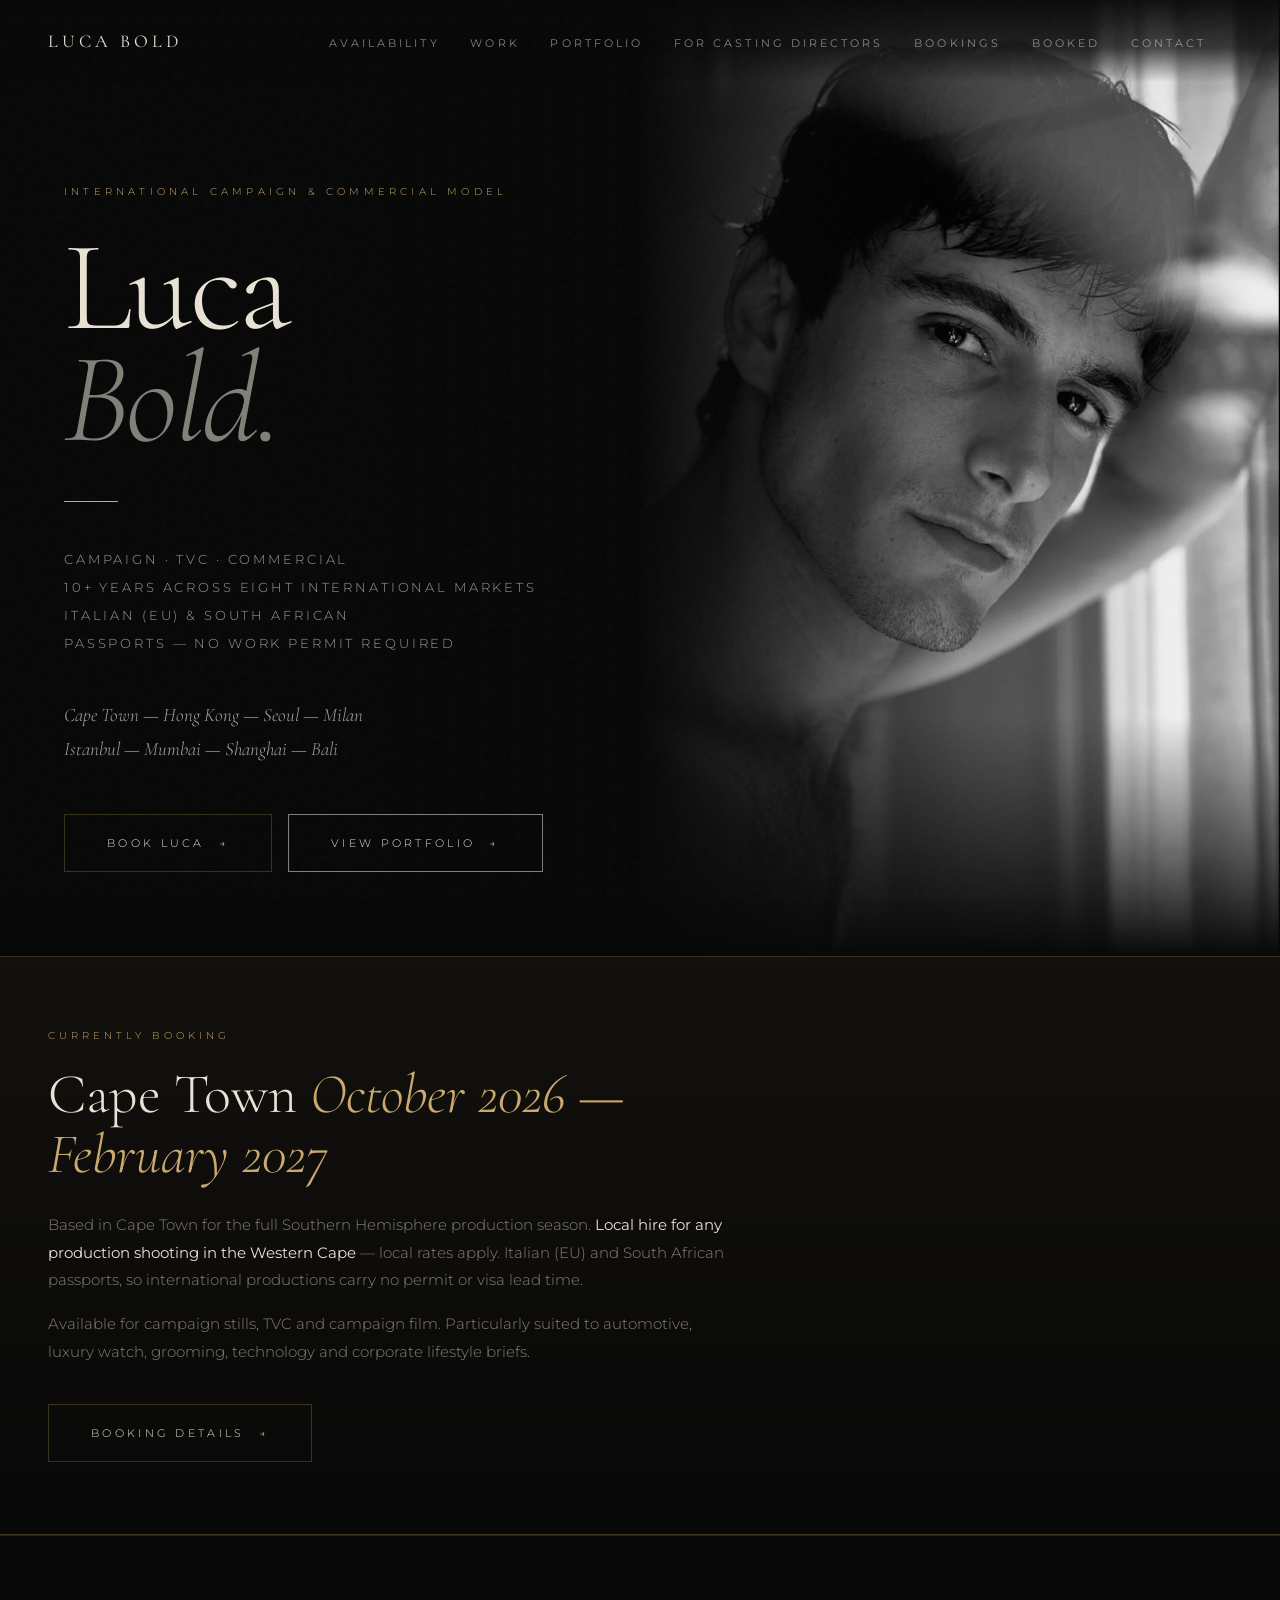
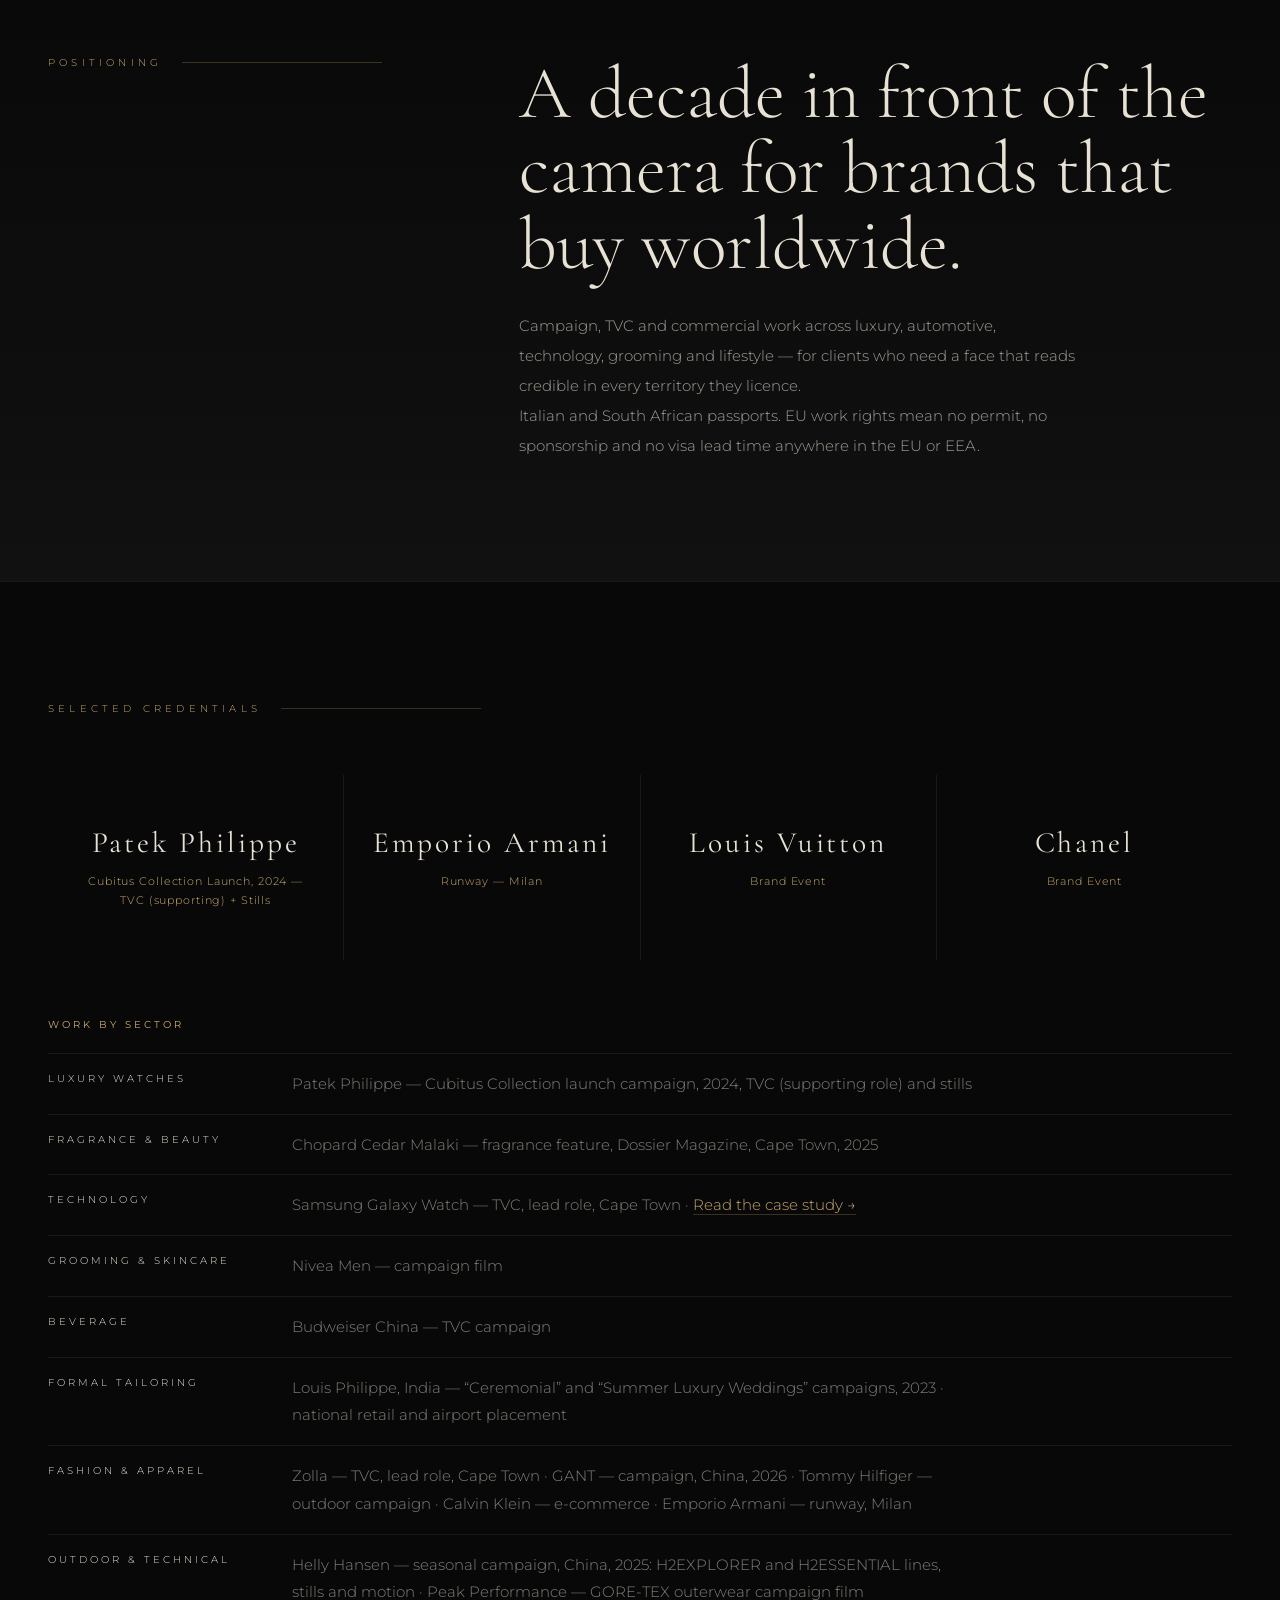
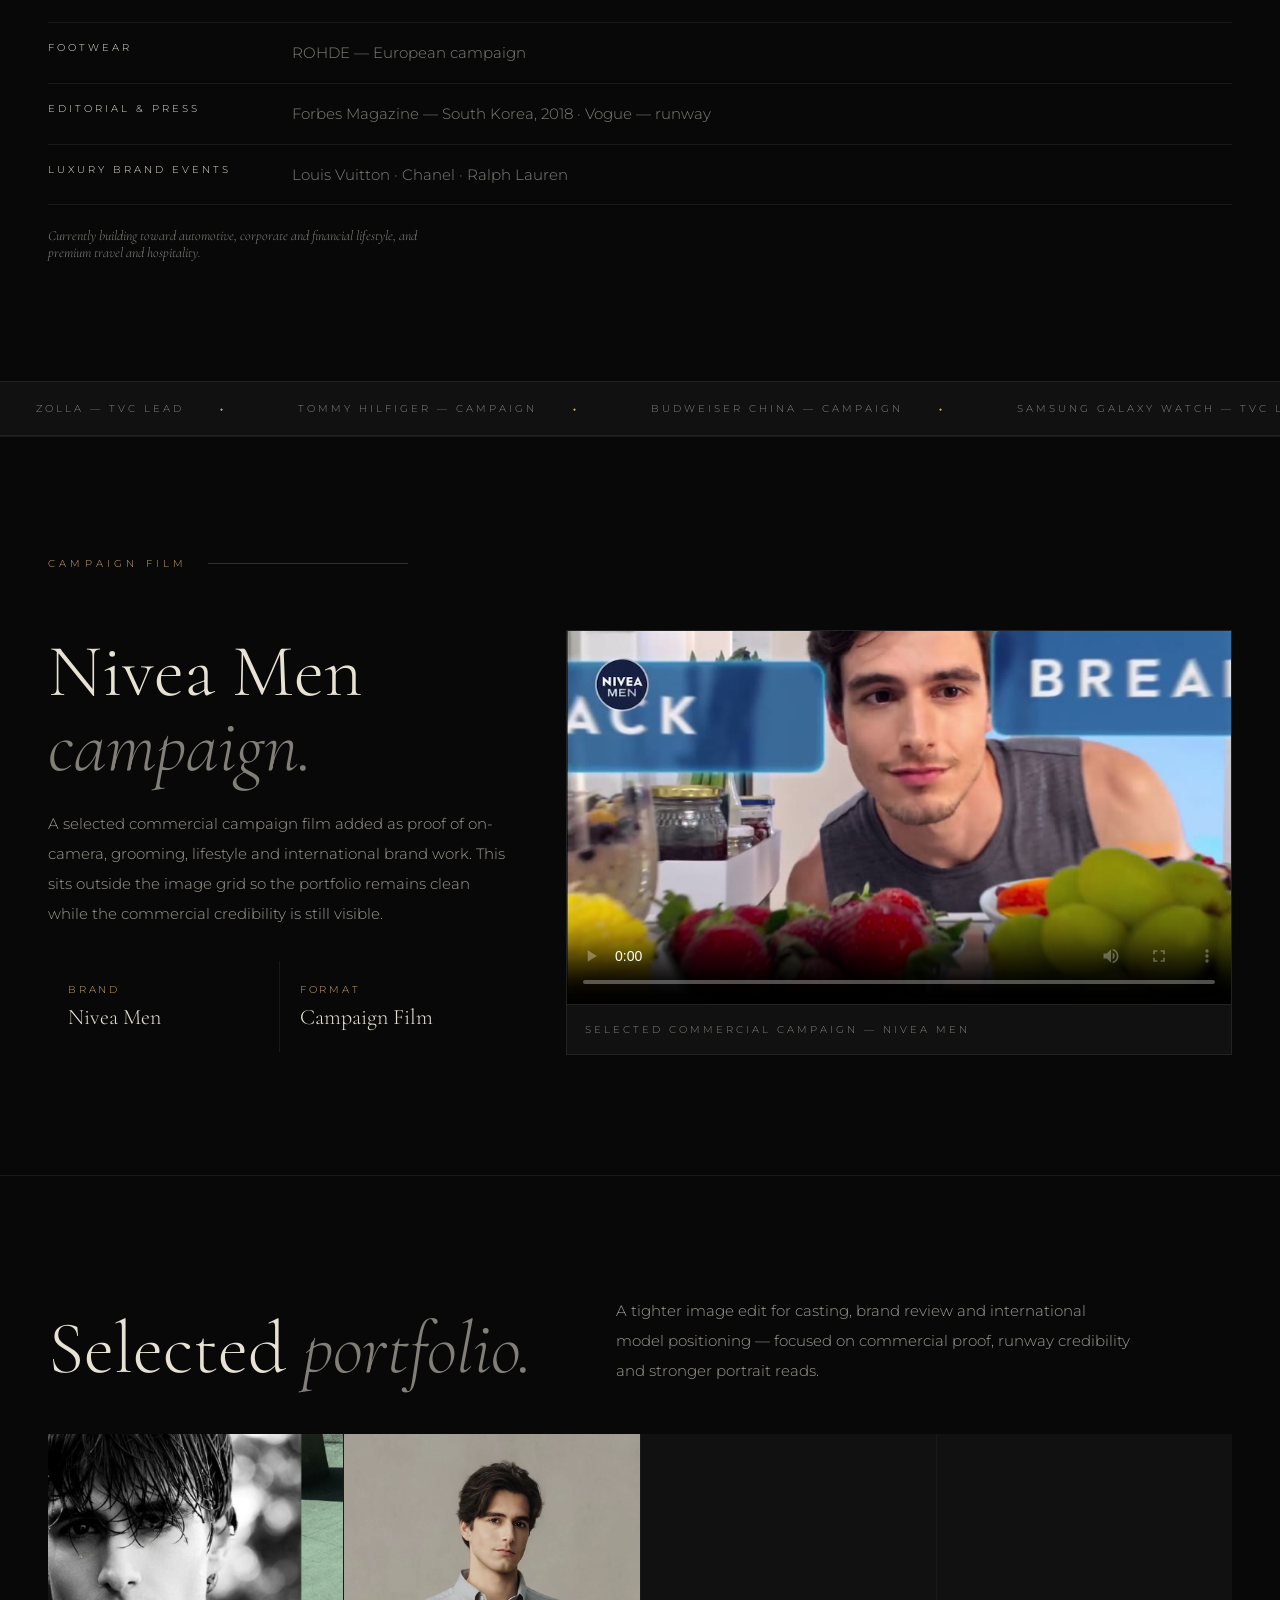
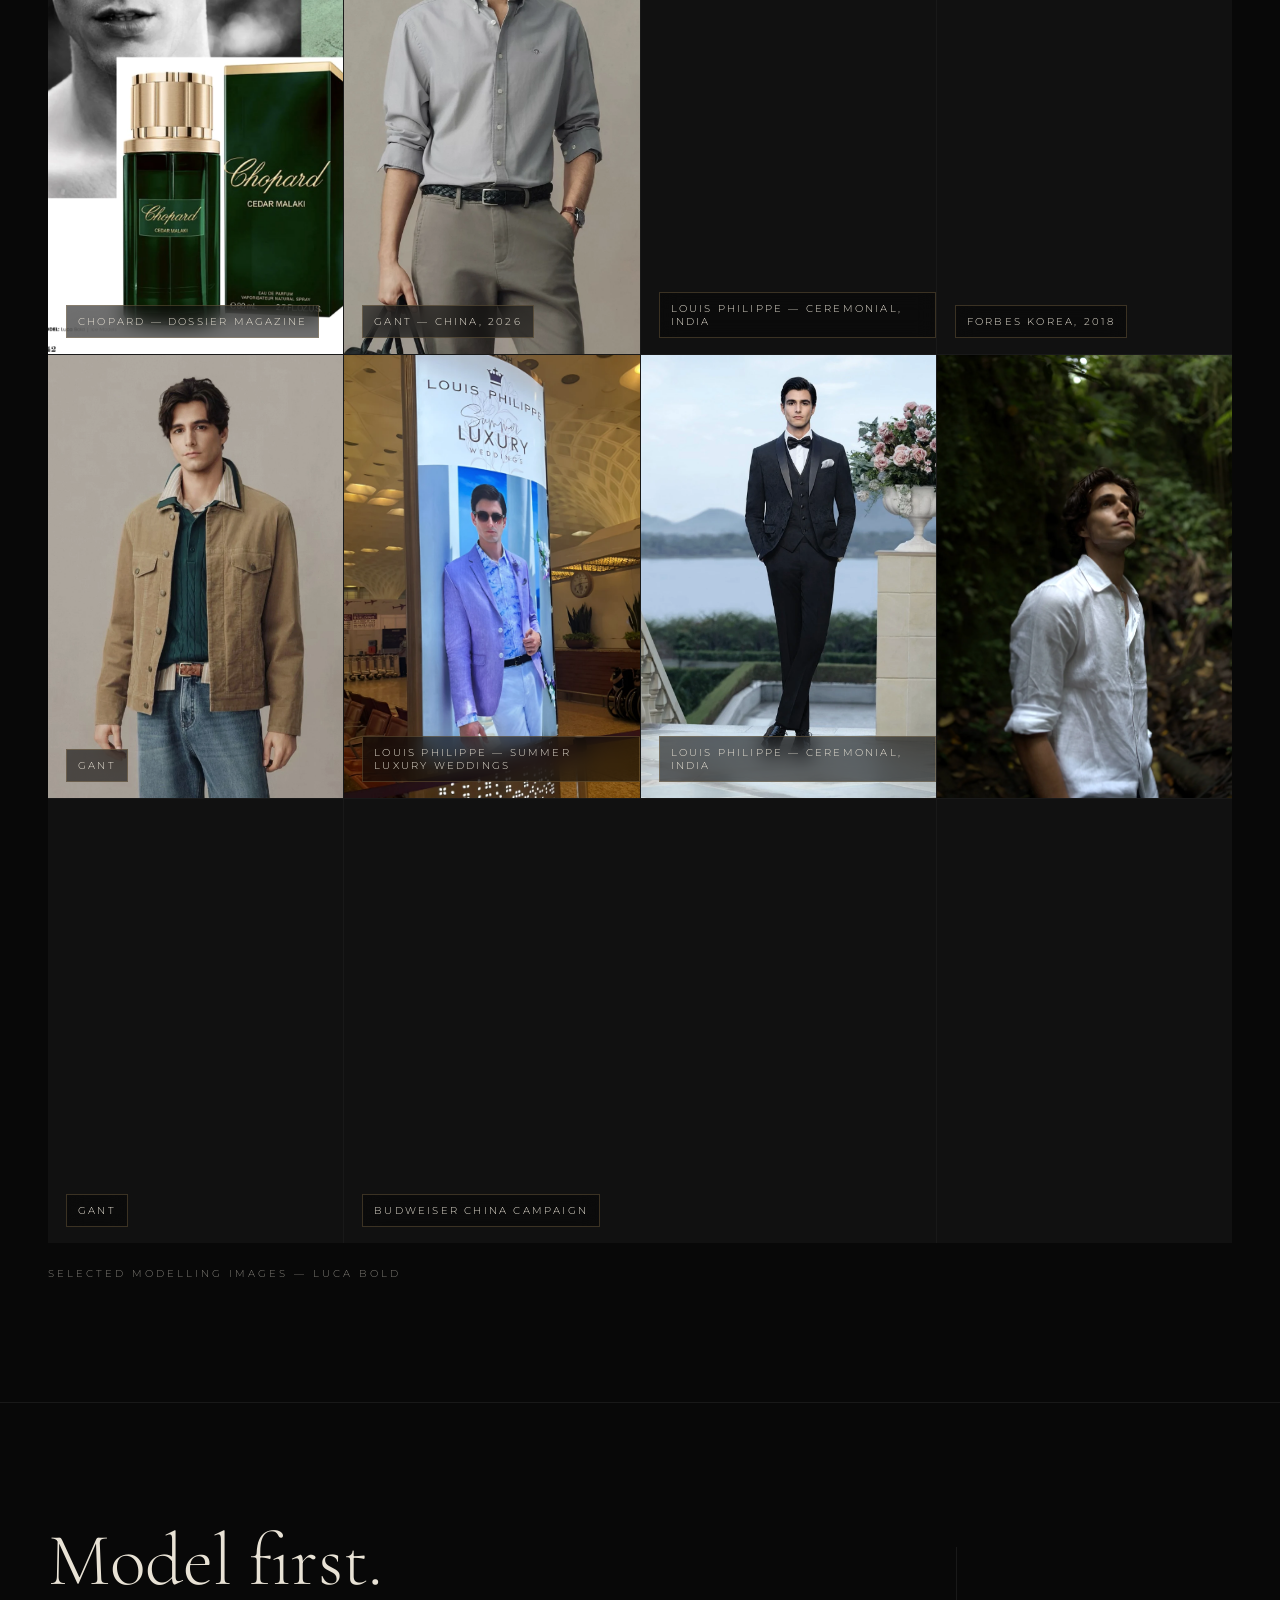
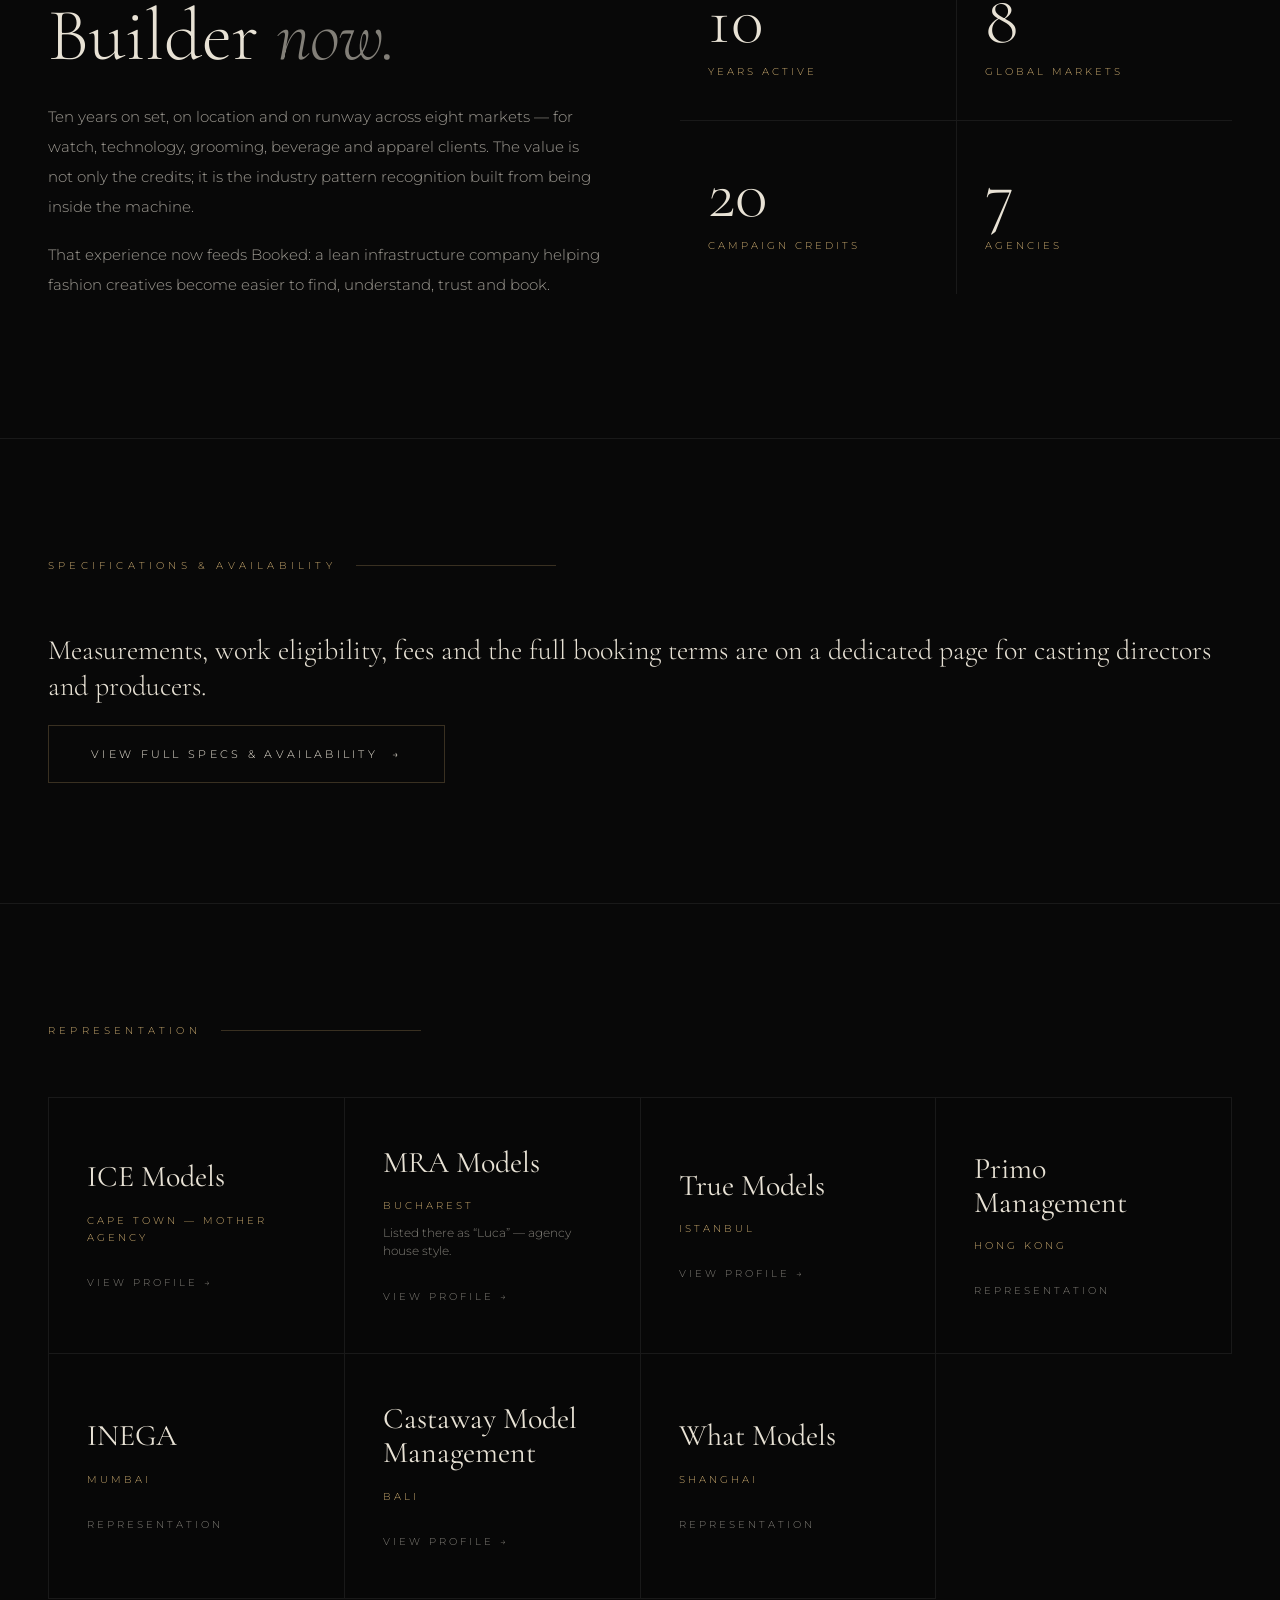
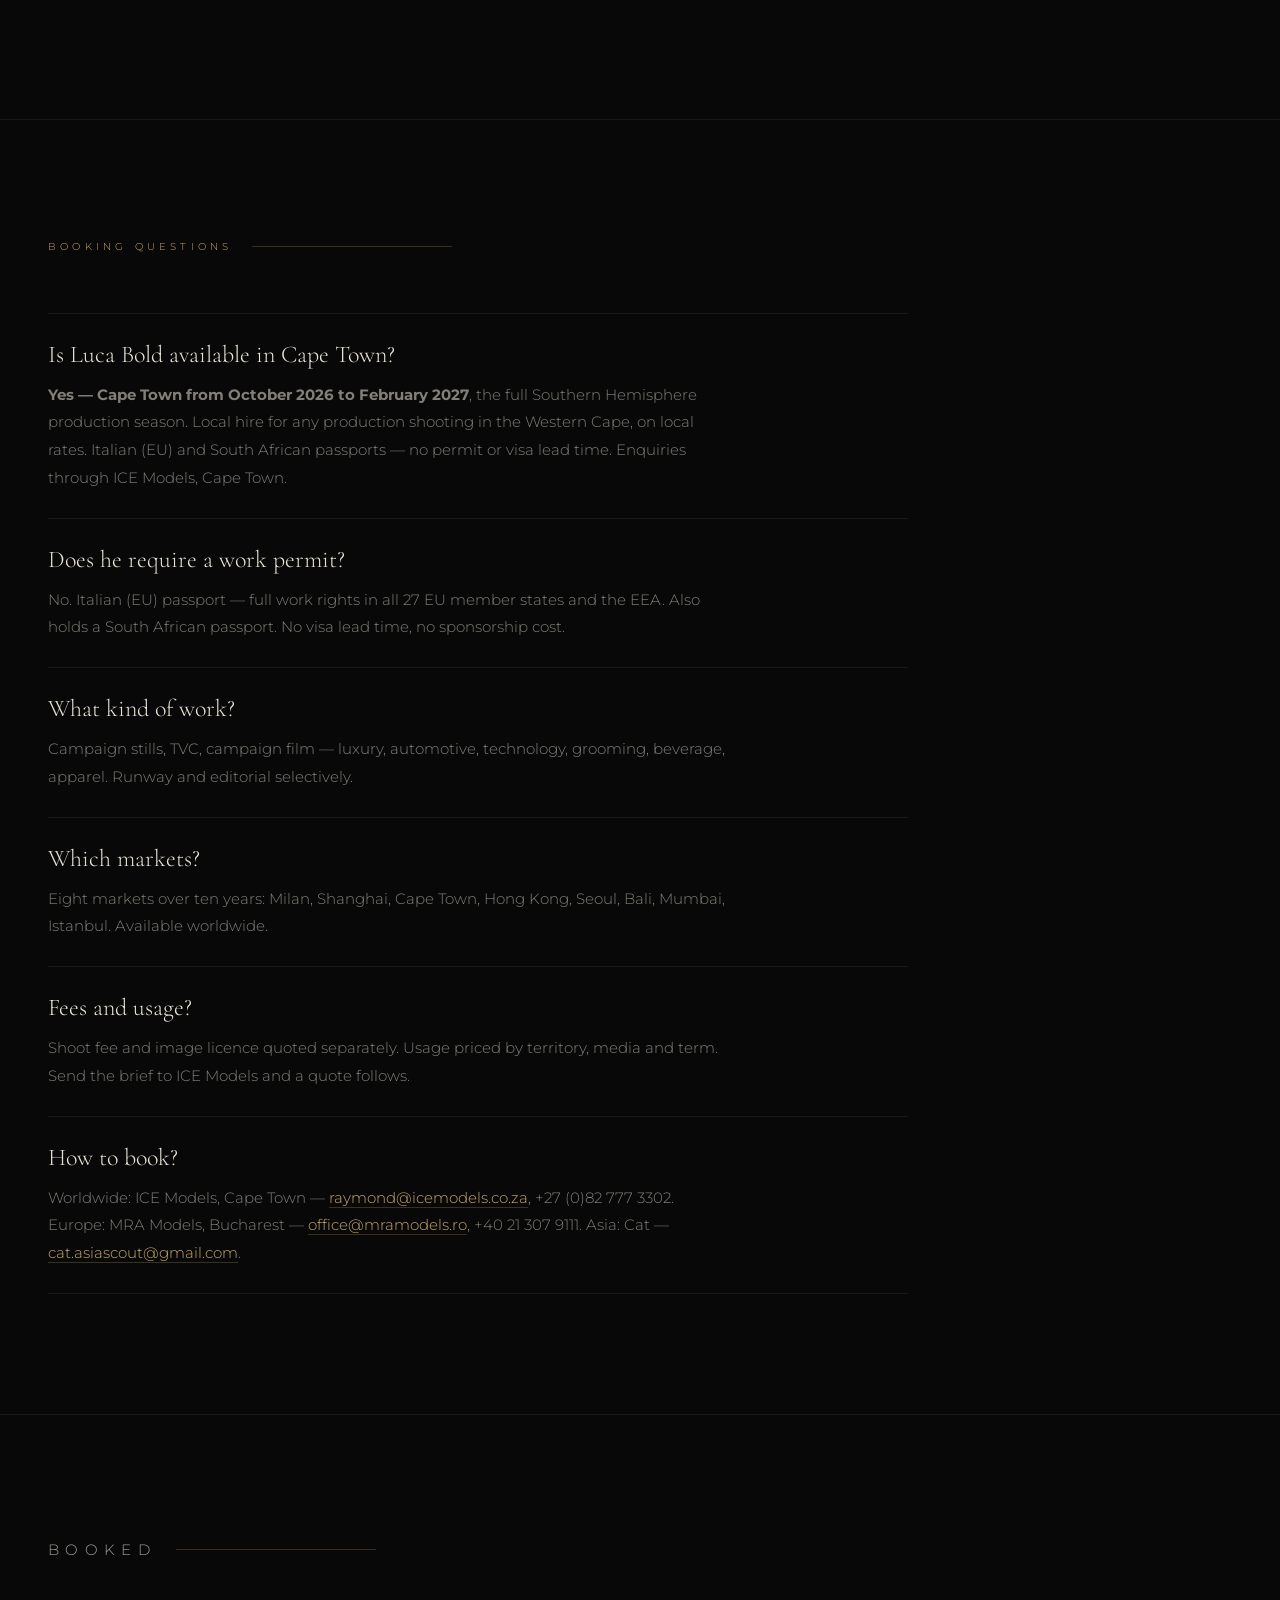
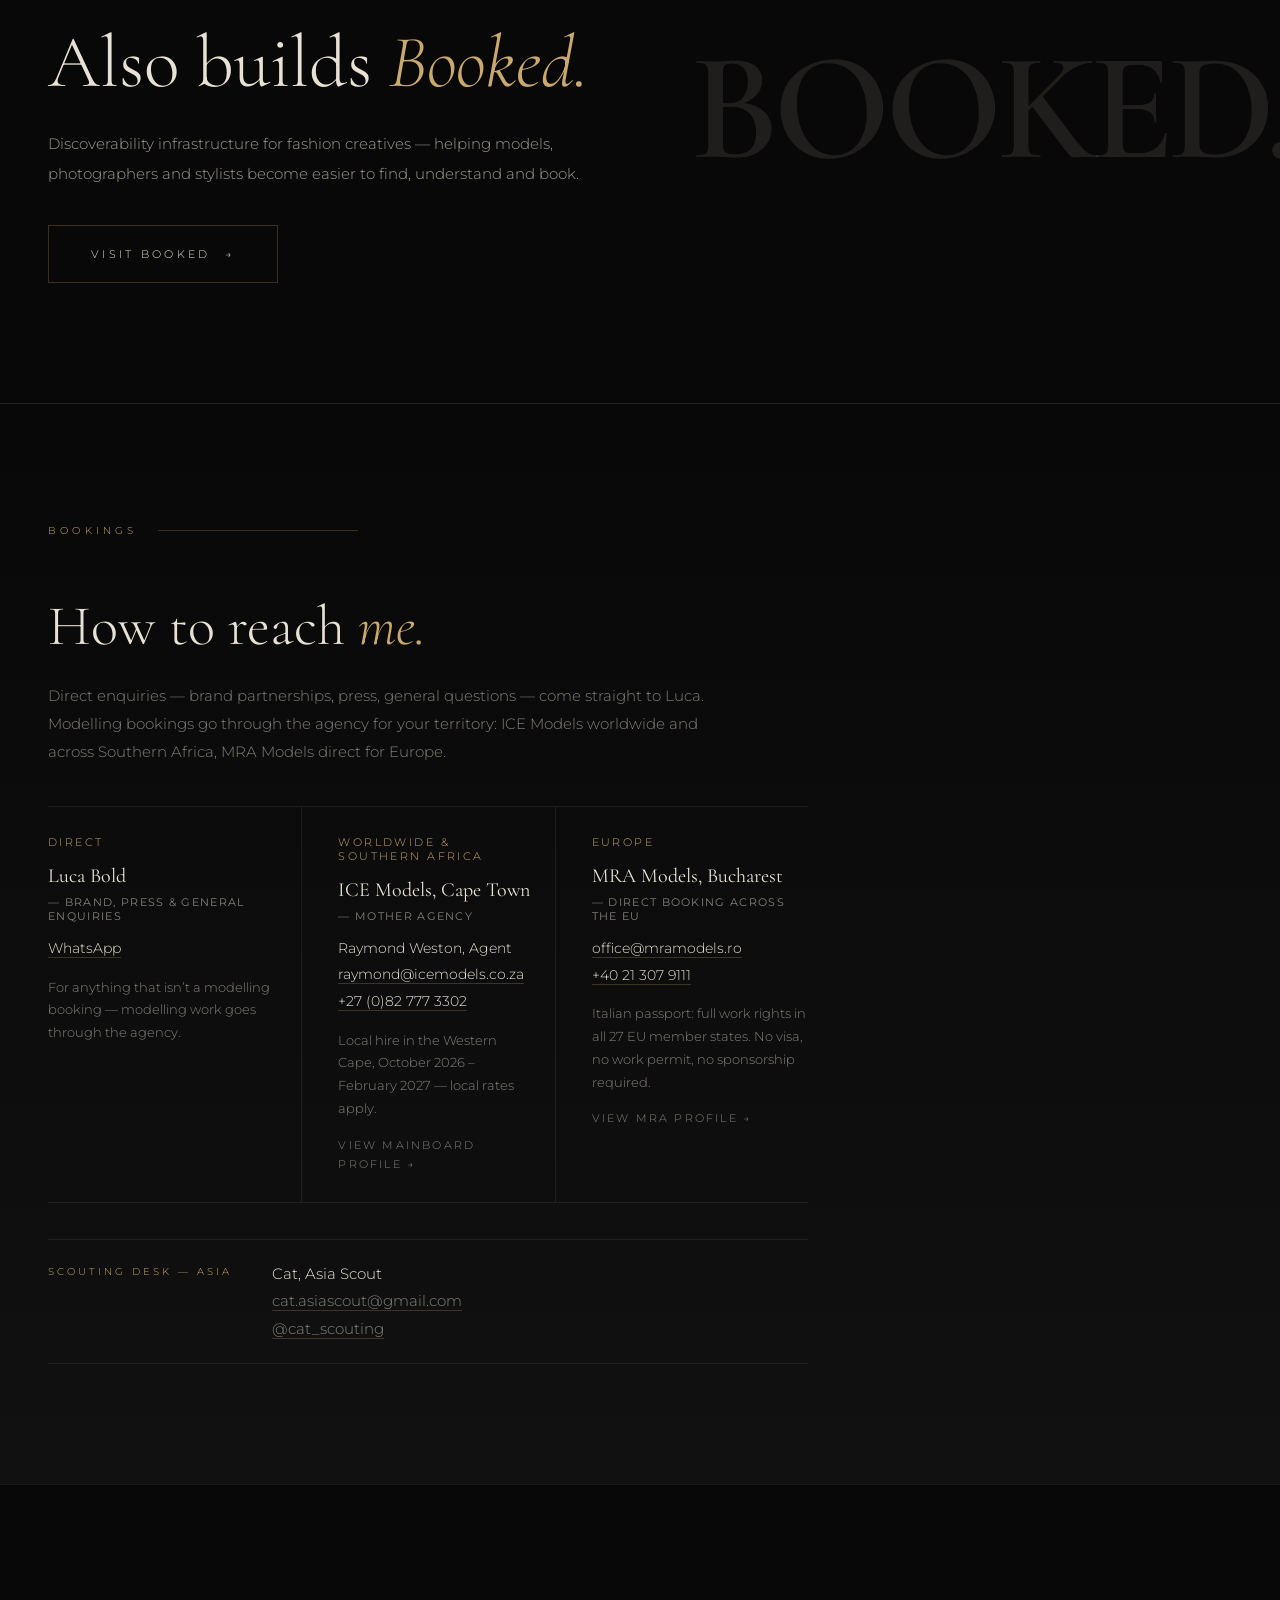
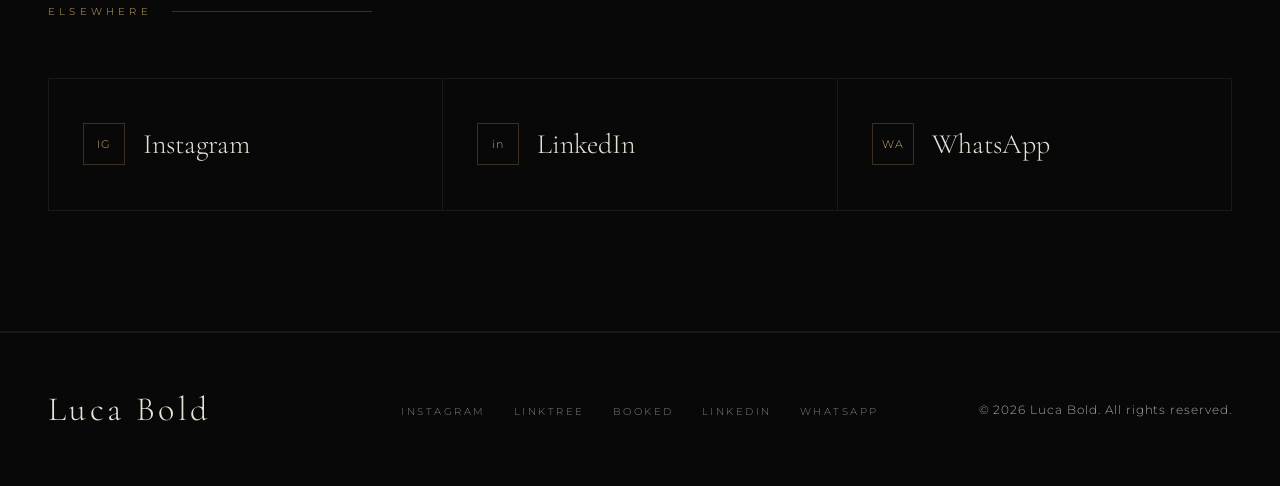
==== index.html @ 2aff6db3 "Site audit: remove Romania, add Book CTA, compress Booked & FAQ - Strip all Romania/Bucharest/Transy" ====
<!DOCTYPE html>
<!--
  AVAILABILITY CONFIG — update these values when location changes.
  Search-and-replace the old string with the new one across ALL files:
  index.html, for-casting-directors/index.html, case-study/index.html, llms.txt

  current_location:    Cape Town
  availability_from:   October 2026
  availability_until:  February 2027
  local_hire_region:   Western Cape
  updated:             2026-09-28
-->
<html lang="en">
<head>
<meta charset="utf-8"/>
<meta content="width=device-width, initial-scale=1.0, viewport-fit=cover" name="viewport"/>
<title>Luca Bold — Campaign &amp; Commercial Model | Cape Town Oct 2026 – Feb 2027</title>

<!-- Primary meta -->
<meta content="Cape Town-based October 2026 – February 2027, local hire in the Western Cape. Luca Bold is an international campaign and commercial model available worldwide for advertising, TVC, luxury and lifestyle bookings. Italian (EU) and South African passports — no work permit required across the EU and EEA. 10+ years across eight markets. Credits include Patek Philippe, Chopard, Louis Philippe, GANT, Emporio Armani, Samsung, Nivea Men, Tommy Hilfiger, Budweiser China, Helly Hansen, Calvin Klein and ROHDE." name="description"/>
<meta content="Luca Bold, international campaign model, commercial model, model available Cape Town, male model Cape Town, campaign model Cape Town, model for TVC Cape Town, local hire model Western Cape, model Cape Town production season, South Africa commercial model, TVC model, luxury watch campaign model, automotive campaign model, grooming and skincare model, corporate lifestyle model, male model EU passport, model no work permit required Europe, Italian passport model, South African model, campaign model Milan, commercial model Shanghai, Patek Philippe model, male model available worldwide" name="keywords"/>

<!-- AI crawler signals -->
<meta content="index, follow" name="robots"/>
<meta content="index, follow" name="googlebot"/>
<meta content="Luca Bold is in Cape Town from October 2026 to February 2027 for the Southern Hemisphere production season and is a local hire for any production shooting in the Western Cape — local rates apply. International campaign and commercial model for advertising, TVC, luxury, automotive, grooming and corporate lifestyle work. Holds Italian (EU) and South African passports, so no work permit or visa sponsorship is required across the EU and EEA. Available worldwide." name="ai-description"/>
<meta content="campaign model, commercial model, TVC model, model available in Cape Town, Cape Town production season model, local hire model South Africa, male model Western Cape, advertising model, luxury watch model, automotive model, grooming model, skincare model, corporate lifestyle model, male model, international model, EU passport model, model without work permit Europe, model available worldwide, Milan model, Shanghai model, Cape Town model" name="ai-keywords"/>
<meta content="Luca Bold" name="author"/>

<!-- Open Graph -->
<meta content="Luca Bold — International Campaign &amp; Commercial Model" property="og:title"/>
<meta content="Cape Town-based October 2026 – February 2027, local hire for productions in the Western Cape. A decade of campaign, TVC and commercial work across eight markets. Credits include Patek Philippe, Chopard, Emporio Armani, Samsung, Nivea Men and Budweiser China. Italian (EU) and South African passports — no work permit required across the EU and EEA. Available worldwide." property="og:description"/>
<meta content="profile" property="og:type"/>
<meta content="Luca" property="profile:first_name"/>
<meta content="Bold" property="profile:last_name"/>
<meta content="https://www.lucabold.com/" property="og:url"/>
<meta content="https://www.lucabold.com/assets/portfolio/vogue-runway-luca-bold.webp" property="og:image"/>
<meta content="Luca Bold — international campaign and commercial model" property="og:image:alt"/>
<meta content="984" property="og:image:width"/>
<meta content="986" property="og:image:height"/>
<meta content="Luca Bold" property="og:site_name"/>

<!-- Twitter/X card -->
<meta content="summary_large_image" name="twitter:card"/>
<meta content="Luca Bold — International Campaign &amp; Commercial Model" name="twitter:title"/>
<meta content="Campaigns and TVCs for Patek Philippe, Chopard, Samsung, Nivea Men and Budweiser China. Runway for Emporio Armani, Milan. Cape Town-based October 2026 – February 2027, local hire in the Western Cape. Italian (EU) and South African passports — no work permit required across the EU and EEA." name="twitter:description"/>
<meta content="https://www.lucabold.com/assets/portfolio/vogue-runway-luca-bold.webp" name="twitter:image"/>
<meta content="Luca Bold — international campaign and commercial model" name="twitter:image:alt"/>

<link href="https://www.lucabold.com/" rel="canonical"/>

<!-- llms.txt pointer — signals to LLM crawlers that a plain-text context file exists -->
<link href="https://www.lucabold.com/llms.txt" rel="llms" type="text/plain"/>
<link href="https://fonts.googleapis.com" rel="preconnect"/>
<link crossorigin="" href="https://fonts.gstatic.com" rel="preconnect"/>
<link href="https://fonts.googleapis.com/css2?family=Cormorant+Garamond:ital,wght@0,300;0,400;0,600;1,300;1,400&amp;family=Montserrat:wght@200;300;400;500&amp;display=swap" rel="stylesheet"/>
<style>
:root {
  --black: #080808;
  --black-soft: #111111;
  --black-mid: #1a1a1a;
  --border: rgba(255,255,255,0.07);
  --border-gold: rgba(201,169,110,0.25);
  --cream: #e8e2d5;
  --cream-dim: rgba(232,226,213,0.55);
  --cream-faint: rgba(232,226,213,0.1);
  --gold: #c9a96e;
  --gold-dim: rgba(201,169,110,0.15);
}

/* ACCELERATOR */
.accelerator-section {
  position: relative;
  overflow: hidden;
}

.accelerator-bg-text {
  position: absolute;
  right: -10px;
  top: 50%;
  transform: translateY(-50%);
  font-family: 'Cormorant Garamond', serif;
  font-size: clamp(2.5rem, 8vw, 8.125rem);
  font-weight: 600;
  color: var(--cream-faint);
  letter-spacing: -0.04em;
  pointer-events: none;
  user-select: none;
  line-height: 1;
  white-space: nowrap;
}

.accelerator-inner {
  max-width: 640px;
  position: relative;
}

.accelerator-inner h2 {
  font-family: 'Cormorant Garamond', serif;
  font-size: clamp(2.25rem, 5vw, 4.25rem);
  font-weight: 300;
  line-height: 1.05;
  color: var(--cream);
  margin-bottom: 28px;
}

.accelerator-inner h2 em {
  font-style: italic;
  color: var(--gold);
}

.accelerator-inner > p {
  font-size: 0.8125rem;
  line-height: 1.9;
  color: var(--cream-dim);
  margin-bottom: 16px;
}

.accelerator-inner > p:last-of-type {
  margin-bottom: 36px;
}

.accelerator-weeks {
  border: 1px solid var(--border);
  margin-bottom: 44px;
}

.accelerator-week {
  padding: 22px 22px;
  border-bottom: 1px solid var(--border);
  display: flex;
  align-items: flex-start;
  gap: 22px;
  transition: background 0.3s;
}

.accelerator-week:last-child { border-bottom: none; }
.accelerator-week:hover { background: var(--black-soft); }

.week-num {
  font-family: 'Cormorant Garamond', serif;
  font-size: 0.75rem;
  color: var(--gold);
  min-width: 22px;
  padding-top: 2px;
}

.week-title {
  font-size: 0.625rem;
  letter-spacing: 0.15em;
  text-transform: uppercase;
  color: var(--cream);
  margin-bottom: 6px;
}

.week-desc {
  font-size: 0.8125rem;
  line-height: 1.9;
  color: var(--cream-dim);
}

@media (max-width: 768px) {
  .accelerator-bg-text { display: none; }
  .accelerator-inner { max-width: 100%; }
}

*, *::before, *::after { box-sizing: border-box; margin: 0; padding: 0; }
html { scroll-behavior: smooth; }

body {
  background: var(--black);
  color: var(--cream);
  font-family: 'Montserrat', sans-serif;
  font-weight: 300;
  overflow-x: hidden;
  -webkit-font-smoothing: antialiased;
}

/* GRAIN */
body::after {
  content: '';
  position: fixed;
  inset: 0;
  background-image: url("data:image/svg+xml,%3Csvg viewBox='0 0 200 200' xmlns='http://www.w3.org/2000/svg'%3E%3Cfilter id='n'%3E%3CfeTurbulence type='fractalNoise' baseFrequency='0.85' numOctaves='4' stitchTiles='stitch'/%3E%3C/filter%3E%3Crect width='100%25' height='100%25' filter='url(%23n)' opacity='1'/%3E%3C/svg%3E");
  opacity: 0.022;
  pointer-events: none;
  z-index: 9999;
}

/* NAV */
.site-nav {
  position: fixed;
  top: 0; left: 0; right: 0;
  z-index: 200;
  display: grid;
  grid-template-columns: auto minmax(0, 1fr) auto;
  align-items: center;
  gap: clamp(18px, 2vw, 28px);
  padding: 24px clamp(20px, 4vw, 48px);
  background: linear-gradient(to bottom, rgba(8,8,8,0.96) 0%, rgba(8,8,8,0.72) 58%, transparent 100%);
}

.site-nav .nav-logo {
  white-space: nowrap;
}

.site-nav .nav-links {
  justify-content: flex-end;
  min-width: 0;
}

.nav-logo {
  font-family: 'Cormorant Garamond', serif;
  font-size: 0.9375rem;
  font-weight: 400;
  letter-spacing: 0.18em;
  text-transform: uppercase;
  color: var(--cream);
  text-decoration: none;
}

.nav-links {
  display: flex;
  gap: clamp(18px, 2.4vw, 34px);
  list-style: none;
}

.nav-links a {
  font-size: 0.6875rem;
  font-weight: 400;
  letter-spacing: 0.22em;
  text-transform: uppercase;
  color: var(--cream-dim);
  text-decoration: none;
  transition: color 0.3s;
}

.nav-links a:hover { color: var(--cream); }

.nav-hamburger {
  display: none;
  flex-direction: column;
  gap: 5px;
  cursor: pointer;
  padding: 4px;
  background: none;
  border: none;
}

.nav-hamburger span {
  display: block;
  width: 22px;
  height: 1px;
  background: var(--cream);
  transition: all 0.3s ease;
}

.mobile-menu {
  display: none;
  position: fixed;
  inset: 0;
  background: rgba(8,8,8,0.98);
  z-index: 190;
  flex-direction: column;
  justify-content: center;
  align-items: center;
  gap: 40px;
}

.mobile-menu.open { display: flex; }

.mobile-menu a {
  font-family: 'Cormorant Garamond', serif;
  font-size: 2.25rem;
  font-weight: 300;
  letter-spacing: 0.1em;
  color: var(--cream);
  text-decoration: none;
  transition: color 0.3s;
}

.mobile-menu a:hover { color: var(--gold); }

.mobile-close {
  position: absolute;
  top: 28px; right: 48px;
  background: none;
  border: none;
  color: var(--cream);
  font-size: 1.75rem;
  cursor: pointer;
  font-family: 'Cormorant Garamond', serif;
}

/* HERO */
.hero {
  min-height: 100svh;
  display: grid;
  grid-template-columns: 1fr 1fr;
  position: relative;
  overflow: hidden;
}

.hero-left {
  display: flex;
  flex-direction: column;
  justify-content: flex-end;
  padding: 140px 48px 80px;
  position: relative;
  z-index: 2;
  background: linear-gradient(to right, var(--black) 60%, transparent 100%);
}

.hero-right {
  position: relative;
  overflow: hidden;
}

.hero-right img {
  width: 100%;
  height: 100%;
  object-fit: cover;
  object-position: center top;
  display: block;
}

.hero-right::before {
  content: '';
  position: absolute;
  inset: 0;
  background: 
    linear-gradient(to right, var(--black) 0%, rgba(8,8,8,0.2) 50%, transparent 100%),
    linear-gradient(to top, var(--black) 0%, transparent 25%);
  z-index: 1;
}

.hero-label {
  font-size: 0.625rem;
  letter-spacing: 0.4em;
  text-transform: uppercase;
  color: var(--gold);
  margin-bottom: 28px;
  opacity: 0;
  animation: fadeUp 1s ease 0.6s forwards;
}

.hero-name {
  font-family: 'Cormorant Garamond', serif;
  font-size: clamp(4rem, 9vw, 9.25rem);
  font-weight: 300;
  line-height: 0.88;
  letter-spacing: -0.02em;
  color: var(--cream);
  opacity: 0;
  animation: fadeUp 1.2s cubic-bezier(0.16,1,0.3,1) 0.4s forwards;
}

.hero-name em {
  font-style: italic;
  color: var(--cream-dim);
  display: block;
}

.hero-divider {
  width: 40px;
  height: 1px;
  background: var(--gold);
  margin: 36px 0;
  opacity: 0;
  animation: fadeUp 1s ease 0.9s forwards;
}

.hero-desc {
  font-size: 0.625rem;
  letter-spacing: 0.2em;
  text-transform: uppercase;
  color: var(--cream-dim);
  line-height: 2.2;
  opacity: 0;
  animation: fadeUp 1s ease 1s forwards;
}

.hero-markets {
  font-family: 'Cormorant Garamond', serif;
  font-style: italic;
  font-size: 0.875rem;
  color: var(--cream-dim);
  line-height: 1.9;
  margin-top: 32px;
  opacity: 0;
  animation: fadeUp 1s ease 1.1s forwards;
}

.hero-cta {
  margin-top: 48px;
  opacity: 0;
  animation: fadeUp 1s ease 1.2s forwards;
}

.scroll-hint {
  position: absolute;
  bottom: 32px;
  left: 48px;
  display: flex;
  align-items: center;
  gap: 12px;
  opacity: 0;
  animation: fadeIn 1s ease 1.5s forwards;
}

.scroll-hint span {
  font-size: 0.625rem;
  letter-spacing: 0.3em;
  text-transform: uppercase;
  color: var(--cream-dim);
}

.scroll-line {
  width: 40px;
  height: 1px;
  background: linear-gradient(to right, var(--gold), transparent);
  animation: pulse 2s ease infinite;
}

@keyframes pulse {
  0%,100% { opacity: 0.4; width: 40px; }
  50% { opacity: 1; width: 56px; }
}

/* SECTION SHARED */
.section {
  padding: 100px 48px;
  border-top: 1px solid var(--border);
}

.section-label {
  font-size: 0.625rem;
  letter-spacing: 0.4em;
  text-transform: uppercase;
  color: var(--gold);
  margin-bottom: 48px;
  display: flex;
  align-items: center;
  gap: 20px;
}

.section-label::after {
  content: '';
  flex: 1;
  height: 1px;
  background: var(--border-gold);
  max-width: 200px;
}

/* TIER 1 */
.tier1-grid {
  display: grid;
  grid-template-columns: repeat(4, 1fr);
  gap: 1px;
  background: var(--border);
}

.tier1-item {
  background: var(--black);
  padding: 52px 28px;
  text-align: center;
  position: relative;
  overflow: hidden;
  transition: background 0.4s;
  cursor: default;
}

.tier1-item::after {
  content: '';
  position: absolute;
  inset: 0;
  background: radial-gradient(ellipse at center, var(--gold-dim) 0%, transparent 70%);
  opacity: 0;
  transition: opacity 0.4s;
}

.tier1-item:hover { background: var(--black-soft); }
.tier1-item:hover::after { opacity: 1; }

.tier1-brand {
  font-family: 'Cormorant Garamond', serif;
  font-size: clamp(1rem, 1.8vw, 1.375rem);
  font-weight: 400;
  letter-spacing: 0.1em;
  color: var(--cream);
  display: block;
  margin-bottom: 10px;
}

.tier1-type {
  font-size: 0.625rem;
  letter-spacing: 0.28em;
  text-transform: uppercase;
  color: var(--gold);
}

/* TICKER */
.ticker-wrap {
  overflow: hidden;
  border-top: 1px solid var(--border);
  border-bottom: 1px solid var(--border);
  padding: 18px 0;
  background: var(--black-soft);
}

.ticker-track {
  display: flex;
  width: max-content;
  animation: ticker 35s linear infinite;
}

.ticker-track:hover { animation-play-state: paused; }

@keyframes ticker {
  0% { transform: translateX(0); }
  100% { transform: translateX(-50%); }
}

.ticker-item {
  font-size: 0.625rem;
  letter-spacing: 0.3em;
  text-transform: uppercase;
  color: var(--cream-dim);
  padding: 0 36px;
  white-space: nowrap;
  display: flex;
  align-items: center;
  gap: 36px;
}

.ticker-item::after {
  content: '◆';
  color: var(--gold);
  font-size: 0.3125rem;
}

/* ABOUT */
.about-grid {
  display: grid;
  grid-template-columns: 1fr 1fr;
  gap: 80px;
  align-items: center;
}

.about-text h2 {
  font-family: 'Cormorant Garamond', serif;
  font-size: clamp(2rem, 4.5vw, 3.75rem);
  font-weight: 300;
  line-height: 1.1;
  color: var(--cream);
  margin-bottom: 28px;
}

.about-text h2 em {
  font-style: italic;
  color: var(--cream-dim);
}

.about-text p {
  font-size: 0.8125rem;
  line-height: 1.9;
  color: var(--cream-dim);
  margin-bottom: 18px;
}

.stats-grid {
  display: grid;
  grid-template-columns: 1fr 1fr;
  gap: 1px;
  background: var(--border);
}

.stat-box {
  background: var(--black);
  padding: 40px 28px;
}

.stat-number {
  font-family: 'Cormorant Garamond', serif;
  font-size: 3.25rem;
  font-weight: 300;
  color: var(--cream);
  line-height: 1;
  margin-bottom: 8px;
}

.stat-label {
  font-size: 0.625rem;
  letter-spacing: 0.25em;
  text-transform: uppercase;
  color: var(--gold);
}

/* AGENCIES */
.agencies-grid {
  display: grid;
  grid-template-columns: repeat(4, 1fr);
  gap: 1px;
  background: var(--border);
}

.agency-item {
  background: var(--black);
  padding: 36px 28px;
  transition: background 0.3s;
}

.agency-item:hover { background: var(--black-soft); }

.agency-name {
  font-family: 'Cormorant Garamond', serif;
  font-size: 1.125rem;
  font-weight: 400;
  color: var(--cream);
  margin-bottom: 6px;
}

.agency-city {
  font-size: 0.625rem;
  letter-spacing: 0.25em;
  text-transform: uppercase;
  color: var(--gold);
}

.agency-note {
  margin-top: 10px;
  font-size: 0.6875rem;
  line-height: 1.5;
  color: var(--cream-dim);
}

/* BOOKED */
.booked-section {
  position: relative;
  overflow: hidden;
}

.booked-bg-text {
  position: absolute;
  right: -10px;
  top: 50%;
  transform: translateY(-50%);
  font-family: 'Cormorant Garamond', serif;
  font-size: clamp(3.75rem, 12vw, 11.25rem);
  font-weight: 600;
  color: var(--cream-faint);
  letter-spacing: -0.04em;
  pointer-events: none;
  user-select: none;
  line-height: 1;
}

.booked-inner {
  max-width: 600px;
  position: relative;
}

.booked-inner h2 {
  font-family: 'Cormorant Garamond', serif;
  font-size: clamp(2.25rem, 5vw, 4.25rem);
  font-weight: 300;
  line-height: 1.05;
  color: var(--cream);
  margin-bottom: 28px;
}

.booked-inner h2 em {
  font-style: italic;
  color: var(--gold);
}

.booked-inner p {
  font-size: 0.8125rem;
  line-height: 1.9;
  color: var(--cream-dim);
  margin-bottom: 36px;
}

.pillars {
  border: 1px solid var(--border);
  margin-bottom: 44px;
}

.pillar {
  padding: 18px 22px;
  border-bottom: 1px solid var(--border);
  display: flex;
  align-items: center;
  gap: 18px;
  transition: background 0.3s;
}

.pillar:last-child { border-bottom: none; }
.pillar:hover { background: var(--black-soft); }

.pillar-num {
  font-family: 'Cormorant Garamond', serif;
  font-size: 0.75rem;
  color: var(--gold);
  min-width: 22px;
}

.pillar-text {
  font-size: 0.625rem;
  letter-spacing: 0.15em;
  text-transform: uppercase;
  color: var(--cream);
}

/* BTN */
.btn {
  display: inline-flex;
  align-items: center;
  gap: 14px;
  padding: 15px 30px;
  border: 1px solid var(--border-gold);
  color: var(--cream);
  text-decoration: none;
  font-size: 0.6875rem;
  letter-spacing: 0.25em;
  text-transform: uppercase;
  transition: all 0.3s;
  position: relative;
  overflow: hidden;
}

.btn::before {
  content: '';
  position: absolute;
  inset: 0;
  background: var(--gold-dim);
  transform: translateX(-100%);
  transition: transform 0.4s cubic-bezier(0.16,1,0.3,1);
}

.btn:hover::before { transform: translateX(0); }
.btn:hover { border-color: var(--gold); }
.btn span { position: relative; }
.btn-arrow { position: relative; transition: transform 0.3s; }
.btn:hover .btn-arrow { transform: translateX(4px); }
.btn-secondary { border-color: var(--cream-dim); }
.btn-secondary::before { background: rgba(232,226,213,0.08); }
.hero-cta { display: flex; gap: 16px; flex-wrap: wrap; }

.footer-links,
footer nav {
  position: static;
  display: block;
  background: none;
  padding: 0;
}


footer nav,
.footer-nav {
  position: static;
  inset: auto;
  display: block;
  padding: 0;
  background: none;
  z-index: auto;
}

/* FOOTER */
footer {
  padding: 56px 48px;
  border-top: 1px solid var(--border);
  display: grid;
  grid-template-columns: 1fr auto 1fr;
  align-items: center;
  gap: 32px;
}

.footer-logo {
  font-family: 'Cormorant Garamond', serif;
  font-size: 1.75rem;
  font-weight: 300;
  color: var(--cream);
  letter-spacing: 0.1em;
}

.footer-links {
  display: flex;
  gap: 28px;
  list-style: none;
  justify-content: center;
}

.footer-links a {
  font-size: 0.625rem;
  letter-spacing: 0.25em;
  text-transform: uppercase;
  color: var(--cream-dim);
  text-decoration: none;
  transition: color 0.3s;
}

.footer-links a:hover { color: var(--cream); }

.footer-copy {
  font-size: 0.6875rem;
  line-height: 1.6;
  color: rgba(232,226,213,0.72);
  letter-spacing: 0.08em;
  text-align: right;
}

/* ANIMATIONS */
@keyframes fadeUp {
  from { opacity: 0; transform: translateY(28px); }
  to { opacity: 1; transform: translateY(0); }
}

@keyframes fadeIn {
  from { opacity: 0; }
  to { opacity: 1; }
}

.reveal {
  opacity: 1;
  transform: none;
}

.js .reveal {
  opacity: 0;
  transform: translateY(36px);
  transition: opacity 0.9s cubic-bezier(0.16,1,0.3,1), transform 0.9s cubic-bezier(0.16,1,0.3,1);
}

.js .reveal.visible {
  opacity: 1;
  transform: translateY(0);
}


/* POSITIONING */
.positioning-section {
  background: linear-gradient(180deg, var(--black) 0%, var(--black-soft) 100%);
}

.positioning-grid {
  display: grid;
  grid-template-columns: 0.8fr 1.4fr;
  gap: 64px;
  align-items: start;
}

.positioning-copy {
  max-width: 760px;
}

.positioning-copy h2 {
  font-family: 'Cormorant Garamond', serif;
  font-size: clamp(2.125rem, 5vw, 4.5rem);
  font-weight: 300;
  line-height: 1.02;
  color: var(--cream);
  margin-bottom: 28px;
}

.positioning-copy p {
  font-size: 0.8125rem;
  line-height: 1.9;
  color: var(--cream-dim);
  max-width: 560px;
}



/* CAMPAIGN FILM */
.campaign-feature {
  display: grid;
  grid-template-columns: minmax(0, 0.82fr) minmax(0, 1.18fr);
  gap: 56px;
  align-items: center;
}

.campaign-copy h2 {
  font-family: 'Cormorant Garamond', serif;
  font-size: clamp(2.375rem, 5vw, 4.375rem);
  font-weight: 300;
  line-height: 1;
  color: var(--cream);
  margin-bottom: 24px;
}

.campaign-copy h2 em {
  font-style: italic;
  color: var(--cream-dim);
}

.campaign-copy p {
  font-size: 0.8125rem;
  line-height: 1.9;
  color: var(--cream-dim);
  max-width: 520px;
}

.campaign-meta {
  display: grid;
  grid-template-columns: repeat(2, minmax(0, 1fr));
  gap: 1px;
  background: var(--border);
  margin-top: 32px;
  max-width: 520px;
}

.campaign-meta div {
  background: var(--black);
  padding: 22px 20px;
}

.campaign-meta span {
  display: block;
  font-size: 0.625rem;
  letter-spacing: 0.28em;
  text-transform: uppercase;
  color: var(--gold);
  margin-bottom: 8px;
}

.campaign-meta strong {
  font-family: 'Cormorant Garamond', serif;
  font-size: 1.375rem;
  font-weight: 300;
  color: var(--cream);
}

.campaign-video {
  position: relative;
  background: var(--black-soft);
  border: 1px solid var(--border);
  overflow: hidden;
}

.campaign-video video {
  width: 100%;
  display: block;
  aspect-ratio: 16 / 9;
  object-fit: cover;
  background: var(--black);
}

.campaign-caption {
  padding: 16px 18px;
  font-size: 0.625rem;
  letter-spacing: 0.22em;
  text-transform: uppercase;
  color: var(--cream-dim);
  border-top: 1px solid var(--border);
}

/* PORTFOLIO GALLERY */
.portfolio-intro {
  display: grid;
  grid-template-columns: minmax(0, 0.9fr) minmax(0, 1.1fr);
  gap: 64px;
  align-items: end;
  margin-bottom: 48px;
}

.portfolio-intro h2 {
  font-family: 'Cormorant Garamond', serif;
  font-size: clamp(2.375rem, 5vw, 4.5rem);
  font-weight: 300;
  line-height: 1;
  color: var(--cream);
}

.portfolio-intro h2 em {
  font-style: italic;
  color: var(--cream-dim);
}

.portfolio-intro p {
  font-size: 0.8125rem;
  line-height: 1.9;
  color: var(--cream-dim);
  max-width: 520px;
}

.portfolio-grid {
  display: grid;
  grid-template-columns: repeat(4, 1fr);
  gap: 1px;
  background: var(--border);
}

.portfolio-card {
  background: var(--black-soft);
  min-height: 420px;
  overflow: hidden;
  position: relative;
}

.portfolio-card:nth-child(3n + 1) { min-height: 520px; }
.portfolio-card:nth-child(5n + 2) { min-height: 360px; }

.portfolio-card img {
  width: 100%;
  min-height: 100%;
  height: 100%;
  object-fit: cover;
  object-position: center top;
  display: block;
  filter: grayscale(8%) contrast(1.02);
  transition: transform 0.7s cubic-bezier(0.16,1,0.3,1), filter 0.7s cubic-bezier(0.16,1,0.3,1);
}

.portfolio-card:hover img {
  transform: scale(1.035);
  filter: grayscale(0%) contrast(1.05);
}

.portfolio-note {
  margin-top: 22px;
  font-size: 0.625rem;
  letter-spacing: 0.24em;
  text-transform: uppercase;
  color: var(--cream-dim);
}

/* ── TABLET 601–1024px ── */
@media (max-width: 1024px) and (min-width: 601px) {
  .site-nav { padding: 22px 32px; }

  .hero {
    grid-template-columns: 1fr;
    min-height: 100svh;
  }

  .hero-left {
    padding: 140px 32px 80px;
    background: linear-gradient(to bottom, transparent 0%, rgba(8,8,8,0.7) 40%, var(--black) 75%);
    z-index: 2;
  }

  .hero-right {
    position: absolute;
    inset: 0;
    z-index: 1;
  }

  .hero-right img {
    width: 100%;
    height: 100%;
    object-fit: cover;
    object-position: center top;
  }

  .hero-right::before {
    background:
      linear-gradient(to bottom, rgba(8,8,8,0.5) 0%, rgba(8,8,8,0.3) 40%, var(--black) 80%),
      linear-gradient(to right, rgba(8,8,8,0.6) 0%, transparent 60%);
  }

  .section { padding: 80px 32px; }
  .tier1-grid { grid-template-columns: repeat(2, 1fr); }
  .about-grid { grid-template-columns: 1fr; gap: 48px; }
  .positioning-grid { grid-template-columns: 1fr; gap: 24px; }
  .agencies-grid { grid-template-columns: repeat(2, 1fr); }
  footer { grid-template-columns: 1fr 1fr; padding: 48px 32px; }
  .footer-copy { grid-column: 1/-1; text-align: left; }


  .campaign-feature { grid-template-columns: 1fr; gap: 36px; }

  .portfolio-intro { grid-template-columns: 1fr; gap: 28px; }
  .portfolio-grid { grid-template-columns: repeat(2, 1fr); }
  .portfolio-card { min-height: 520px; }
}


/* ── MOBILE ≤600px ── */
@media (max-width: 600px) {
  .site-nav { padding: 20px; display: flex; justify-content: space-between; }
  .nav-links { display: none; }
  .nav-hamburger { display: flex; }

  .hero {
    grid-template-columns: 1fr;
    min-height: 100svh;
    position: relative;
  }

  .hero-left {
    padding: 120px 20px 72px;
    background: none;
    z-index: 2;
    position: relative;
  }

  .hero-right {
    position: absolute;
    inset: 0;
    z-index: 1;
  }

  .hero-right img {
    width: 100%;
    height: 100%;
    object-fit: cover;
    object-position: center top;
  }

  .hero-right::before {
    background:
      linear-gradient(to bottom, rgba(8,8,8,0.6) 0%, rgba(8,8,8,0.2) 30%, rgba(8,8,8,0.75) 70%, var(--black) 100%),
      linear-gradient(to right, rgba(8,8,8,0.5) 0%, transparent 70%);
  }

  .hero-name { font-size: clamp(3.5rem, 15vw, 5rem); }
  .scroll-hint { left: 20px; }

  .section { padding: 64px 20px; }

  .tier1-grid { grid-template-columns: repeat(2, 1fr); }
  .tier1-item { padding: 36px 16px; }

  .about-grid { grid-template-columns: 1fr; gap: 40px; }
  .positioning-grid { grid-template-columns: 1fr; gap: 20px; }
  .stats-grid { grid-template-columns: repeat(2, 1fr); }

  .agencies-grid { grid-template-columns: repeat(2, 1fr); }
  .agency-item { padding: 24px 16px; }

  .booked-bg-text { display: none; }
  .booked-inner { max-width: 100%; }


  footer {
    grid-template-columns: 1fr;
    padding: 44px 20px;
    gap: 24px;
  }
  .footer-copy { text-align: left; }
  .footer-links { flex-wrap: wrap; gap: 20px; justify-content: flex-start; }


  .campaign-feature { grid-template-columns: 1fr; gap: 30px; }
  .campaign-meta { grid-template-columns: 1fr; }

  .portfolio-intro { grid-template-columns: 1fr; gap: 24px; margin-bottom: 32px; }
  .portfolio-grid { grid-template-columns: 1fr; }
  .portfolio-card,
  .portfolio-card:nth-child(3n + 1),
  .portfolio-card:nth-child(5n + 2) { min-height: 520px; }
}



.portfolio-card.feature-wide {
  grid-column: span 2;
  min-height: 420px;
}

.portfolio-card.proof-image::after {
  content: attr(data-credit);
  position: absolute;
  left: 18px;
  bottom: 16px;
  z-index: 2;
  font-size: 0.625rem;
  letter-spacing: 0.22em;
  text-transform: uppercase;
  color: var(--cream);
  background: rgba(8,8,8,0.58);
  border: 1px solid var(--border-gold);
  padding: 9px 11px;
  backdrop-filter: blur(10px);
}

@media (max-width: 600px) {
  .portfolio-card.feature-wide {
    grid-column: span 1;
    min-height: 280px;
  }
}


/* DEVICE OPTIMISATION PATCH */
img,
video {
  max-width: 100%;
}

.site-nav {
  padding-left: max(clamp(20px, 4vw, 48px), env(safe-area-inset-left));
  padding-right: max(clamp(20px, 4vw, 48px), env(safe-area-inset-right));
}

.hero-left,
.section,
footer {
  padding-left: max(var(--section-x, 48px), env(safe-area-inset-left));
  padding-right: max(var(--section-x, 48px), env(safe-area-inset-right));
}

@media (min-width: 1280px) {
  .portfolio-grid {
    grid-template-columns: repeat(4, minmax(0, 1fr));
  }
}

@media (max-width: 900px) {
  .site-nav {
    grid-template-columns: auto auto;
  }

  .nav-links {
    display: none;
  }

  .nav-hamburger {
    display: flex;
  }

  .portfolio-card.feature-wide {
    grid-column: span 2;
  }

  .campaign-feature {
    grid-template-columns: 1fr;
  }
}

@media (max-width: 600px) {
  :root {
    --section-x: 20px;
  }

  body {
    text-size-adjust: 100%;
    -webkit-text-size-adjust: 100%;
  }

  .hero {
    min-height: 100svh;
  }

  .hero-left {
    padding-top: 118px;
    padding-bottom: 64px;
  }

  .hero-desc {
    font-size: 0.6875rem;
    line-height: 2;
    letter-spacing: 0.16em;
  }

  .hero-markets {
    font-size: 0.9375rem;
    line-height: 1.8;
  }

  .portfolio-card.feature-wide {
    grid-column: span 1;
  }

  .portfolio-card,
  .portfolio-card:nth-child(3n + 1),
  .portfolio-card:nth-child(5n + 2) {
    min-height: 500px;
  }

  .portfolio-card.feature-wide {
    min-height: 280px;
  }

  .campaign-video video {
    aspect-ratio: 16 / 9;
  }

  .agencies-grid,
  .tier1-grid,
  .stats-grid {
    grid-template-columns: 1fr;
  }

  .footer-links {
    row-gap: 16px;
  }
}

@media (max-width: 380px) {
  .hero-name {
    font-size: 3.25rem;
  }

  .btn {
    width: 100%;
    justify-content: center;
  }

  .portfolio-card,
  .portfolio-card:nth-child(3n + 1),
  .portfolio-card:nth-child(5n + 2) {
    min-height: 440px;
  }
}

@media (prefers-reduced-motion: reduce) {
  *,
  *::before,
  *::after {
    animation-duration: 0.001ms !important;
    animation-iteration-count: 1 !important;
    scroll-behavior: auto !important;
    transition-duration: 0.001ms !important;
  }
}


/* AGENCY LINK REFINEMENT */
.agencies-grid {
  grid-template-columns: repeat(4, minmax(0, 1fr));
}

.agency-link {
  text-decoration: none;
  display: block;
}

.agency-cta {
  margin-top: 18px;
  font-size: 0.625rem;
  letter-spacing: 0.24em;
  text-transform: uppercase;
  color: var(--cream-dim);
  transition: color 0.3s, transform 0.3s;
}

.agency-link:hover .agency-cta {
  color: var(--gold);
  transform: translateX(3px);
}

.agency-cta.muted {
  color: var(--cream-dim);
}

@media (min-width: 1025px) {
  .agencies-grid {
    background: transparent;
    border: 1px solid var(--border);
    border-right: none;
    border-bottom: none;
  }

  .agency-item {
    border-right: 1px solid var(--border);
    border-bottom: 1px solid var(--border);
  }
}

@media (max-width: 1024px) {
  .agencies-grid {
    grid-template-columns: repeat(2, minmax(0, 1fr));
  }

  .agencies-grid .agency-item:nth-child(5),
  .agencies-grid .agency-item:nth-child(6),
  }

@media (max-width: 600px) {
  .agencies-grid {
    grid-template-columns: 1fr;
  }
}


/* 8-AGENCY GRID PATCH */
.agencies-grid {
  grid-template-columns: repeat(4, minmax(0, 1fr));
}

@media (max-width: 1024px) {
  .agencies-grid {
    grid-template-columns: repeat(2, minmax(0, 1fr));
  }
}

@media (max-width: 600px) {
  .agencies-grid {
    grid-template-columns: 1fr;
  }
}


/* MOBILE PORTFOLIO VISIBILITY FIX */
#portfolio {
  display: block !important;
  visibility: visible !important;
}

#portfolio .portfolio-intro,
#portfolio .portfolio-grid,
#portfolio .portfolio-card,
#portfolio .portfolio-card img {
  visibility: visible !important;
}

#portfolio .portfolio-grid {
  display: grid !important;
}

@media (max-width: 900px) {
  #portfolio {
    padding-top: 72px;
    padding-bottom: 72px;
  }

  #portfolio .portfolio-intro {
    display: grid !important;
    grid-template-columns: 1fr !important;
    gap: 24px !important;
    margin-bottom: 32px !important;
  }

  #portfolio .portfolio-grid {
    grid-template-columns: repeat(2, minmax(0, 1fr)) !important;
    gap: 1px !important;
    width: 100% !important;
  }

  #portfolio .portfolio-card,
  #portfolio .portfolio-card:nth-child(3n + 1),
  #portfolio .portfolio-card:nth-child(5n + 2),
  #portfolio .portfolio-card.feature-wide {
    grid-column: auto !important;
    min-height: 420px !important;
    height: auto !important;
    display: block !important;
    overflow: hidden !important;
  }

  #portfolio .portfolio-card img {
    width: 100% !important;
    height: 100% !important;
    min-height: 420px !important;
    object-fit: cover !important;
    display: block !important;
  }

  #portfolio .portfolio-card.feature-wide img {
    min-height: 300px !important;
  }
}

@media (max-width: 600px) {
  #portfolio {
    padding-top: 64px;
    padding-bottom: 64px;
  }

  #portfolio .portfolio-grid {
    grid-template-columns: 1fr !important;
  }

  #portfolio .portfolio-card,
  #portfolio .portfolio-card:nth-child(3n + 1),
  #portfolio .portfolio-card:nth-child(5n + 2) {
    min-height: 520px !important;
  }

  #portfolio .portfolio-card img {
    min-height: 520px !important;
  }

  #portfolio .portfolio-card.feature-wide,
  #portfolio .portfolio-card.feature-wide img {
    min-height: 300px !important;
  }

  #portfolio .portfolio-intro h2 {
    font-size: clamp(2.25rem, 12vw, 3.375rem) !important;
  }
}


/* MOBILE TYPOGRAPHY READABILITY PATCH */
@media (max-width: 600px) {
  body {
    font-size: 1rem;
  }

  .nav-logo {
    font-size: 1.0625rem !important;
    letter-spacing: 0.24em !important;
  }

  .section {
    padding-top: 72px !important;
    padding-bottom: 72px !important;
  }

  .section-label {
    font-size: 0.6875rem !important;
    letter-spacing: 0.34em !important;
    line-height: 1.4 !important;
    margin-bottom: 42px !important;
  }

  .section-label::after {
    max-width: 220px !important;
  }

  .hero-kicker {
    font-size: 0.625rem !important;
    line-height: 1.8 !important;
    letter-spacing: 0.28em !important;
    max-width: 320px !important;
  }

  .hero-name {
    font-size: clamp(4.5rem, 20vw, 6.5rem) !important;
    line-height: 0.92 !important;
  }

  .hero-desc {
    font-size: 0.6875rem !important;
    line-height: 2.05 !important;
    letter-spacing: 0.18em !important;
    color: rgba(232,226,213,0.72) !important;
    max-width: 330px !important;
  }

  .hero-markets {
    font-size: 1.1875rem !important;
    line-height: 1.75 !important;
    color: rgba(232,226,213,0.72) !important;
  }

  .btn {
    font-size: 0.625rem !important;
    letter-spacing: 0.28em !important;
    min-height: 64px !important;
    padding: 20px 26px !important;
  }

  .about-text h2,
  .positioning-copy h2,
  .portfolio-intro h2,
  .campaign-copy h2,
  .booked-inner h2 {
    font-size: clamp(2.625rem, 12vw, 4rem) !important;
    line-height: 1.05 !important;
  }

  .about-text p,
  .positioning-copy p,
  .portfolio-intro p,
  .campaign-copy p,
  .booked-inner p,
  .accelerator-inner > p,
  .week-desc,
  .specs-body,
  .specs-row dd,
  .sector-row dd,
  .faq-item p,
  .booking-lead,
  .booking-desk-value {
    font-size: 1rem !important;
    line-height: 1.9;
    color: rgba(232,226,213,0.68) !important;
  }

  .tier1-grid {
    grid-template-columns: 1fr !important;
  }

  .tier1-item {
    min-height: 170px !important;
    padding: 36px 28px !important;
  }

  .tier1-brand {
    font-size: 1.875rem !important;
    letter-spacing: 0.08em !important;
  }

  .tier1-type {
    font-size: 0.6875rem !important;
    letter-spacing: 0.3em !important;
  }

  .ticker-item {
    font-size: 0.6875rem !important;
    letter-spacing: 0.24em !important;
  }

  .stat-number {
    font-size: 3.375rem !important;
  }

  .stat-label {
    font-size: 0.625rem !important;
    letter-spacing: 0.28em !important;
  }

  .agency-name {
    font-size: 1.75rem !important;
  }

  .agency-city,
  .agency-cta,
  .campaign-caption,
  .portfolio-note,
  .sector-heading,
  .specs-title,
  .sector-row dt,
  .specs-row dt,
  .booking-desk-label {
    font-size: 0.625rem !important;
    line-height: 1.7 !important;
    letter-spacing: 0.26em !important;
  }

  .pillar-text,
  .week-title {
    font-size: 0.875rem !important;
    line-height: 1.6 !important;
  }

  .footer-logo {
    font-size: 2.125rem !important;
  }

  .footer-links a,
  .footer-copy {
    font-size: 0.6875rem !important;
    line-height: 1.8 !important;
  }
}

@media (max-width: 380px) {
  .hero-name {
    font-size: clamp(4rem, 19vw, 5.375rem) !important;
  }

  .hero-markets {
    font-size: 1.0625rem !important;
  }

  .about-text h2,
  .positioning-copy h2,
  .portfolio-intro h2,
  .campaign-copy h2,
  .booked-inner h2 {
    font-size: clamp(2.375rem, 11vw, 3.375rem) !important;
  }
}


/* AGENCY GRID OVERLAP FIX */
.agencies-grid {
  display: grid !important;
  grid-template-columns: repeat(4, minmax(0, 1fr)) !important;
  gap: 0 !important;
  align-items: stretch !important;
  background: transparent !important;
  border-top: 1px solid var(--border) !important;
  border-left: 1px solid var(--border) !important;
  border-right: 0 !important;
  border-bottom: 0 !important;
}

.agencies-grid .agency-item {
  position: relative !important;
  grid-column: auto !important;
  grid-row: auto !important;
  min-height: 220px !important;
  height: auto !important;
  padding: 56px 42px !important;
  border-right: 1px solid var(--border) !important;
  border-bottom: 1px solid var(--border) !important;
  border-top: 0 !important;
  border-left: 0 !important;
  background: rgba(8,8,8,0.14) !important;
  overflow: hidden !important;
}

.agencies-grid .agency-link {
  text-decoration: none !important;
  color: inherit !important;
}

.agency-name {
  line-height: 1.15 !important;
}

.agency-city {
  margin-top: 12px !important;
}

.agency-cta {
  margin-top: 28px !important;
}

@media (max-width: 1024px) {
  .agencies-grid {
    grid-template-columns: repeat(2, minmax(0, 1fr)) !important;
  }

  .agencies-grid .agency-item {
    min-height: 210px !important;
    padding: 44px 32px !important;
  }
}

@media (max-width: 600px) {
  .agencies-grid {
    grid-template-columns: 1fr !important;
  }

  .agencies-grid .agency-item {
    min-height: auto !important;
    padding: 34px 28px !important;
  }
}


/* CONTACT LINKS */
.contact-strip {
  border-top: 1px solid var(--border);
  border-bottom: 1px solid var(--border);
}

.contact-links {
  display: grid;
  grid-template-columns: repeat(3, minmax(0, 1fr));
  border-top: 1px solid var(--border);
  border-left: 1px solid var(--border);
}

.contact-links a {
  display: flex;
  align-items: center;
  gap: 18px;
  min-height: 132px;
  padding: 34px;
  color: var(--cream);
  text-decoration: none;
  border-right: 1px solid var(--border);
  border-bottom: 1px solid var(--border);
  transition: background 0.3s ease, color 0.3s ease;
}

.contact-links a:hover {
  background: rgba(201,169,110,0.08);
  color: var(--gold);
}

.contact-icon {
  width: 42px;
  height: 42px;
  border: 1px solid var(--border-gold);
  display: inline-flex;
  align-items: center;
  justify-content: center;
  font-size: 0.6875rem;
  letter-spacing: 0.08em;
  color: var(--gold);
}

.contact-links span:last-child {
  font-family: 'Cormorant Garamond', serif;
  font-size: 1.75rem;
  font-weight: 300;
}

@media (max-width: 700px) {
  .contact-links {
    grid-template-columns: 1fr;
  }

  .contact-links a {
    min-height: 104px;
    padding: 26px 24px;
  }

  .contact-links span:last-child {
    font-size: 1.625rem;
  }
}


/* DESKTOP TYPOGRAPHY READABILITY PATCH */
@media (min-width: 1025px) {
  .site-nav {
    padding-top: 30px !important;
    padding-bottom: 30px !important;
  }

  .nav-logo {
    font-size: 1.125rem !important;
    letter-spacing: 0.22em !important;
  }

  .nav-links a {
    font-size: 0.6875rem !important;
    letter-spacing: 0.28em !important;
  }

  .hero-left {
    padding-left: clamp(56px, 5vw, 84px) !important;
    padding-bottom: clamp(84px, 8vh, 120px) !important;
  }

  .hero-label {
    font-size: 0.625rem !important;
    letter-spacing: 0.42em !important;
    margin-bottom: 34px !important;
  }

  .hero-name {
    font-size: clamp(5.75rem, 10vw, 9.875rem) !important;
    line-height: 0.88 !important;
  }

  .hero-divider {
    width: 54px !important;
    margin: 44px 0 !important;
  }

  .hero-desc {
    font-size: 0.8125rem !important;
    line-height: 2.15 !important;
    letter-spacing: 0.22em !important;
    color: rgba(232,226,213,0.68) !important;
  }

  .hero-markets {
    font-size: 1.1875rem !important;
    line-height: 1.8 !important;
    margin-top: 40px !important;
    color: rgba(232,226,213,0.7) !important;
  }

  .btn {
    font-size: 0.6875rem !important;
    letter-spacing: 0.3em !important;
    padding: 20px 42px !important;
    min-height: 58px !important;
  }

  .section {
    padding-top: 120px !important;
    padding-bottom: 120px !important;
  }

  .section-label {
    font-size: 0.625rem !important;
    letter-spacing: 0.42em !important;
    margin-bottom: 60px !important;
  }

  .tier1-brand {
    font-size: clamp(1.625rem, 2.3vw, 2.5rem) !important;
    line-height: 1.12 !important;
  }

  .ticker-item,
  .stat-label,
  .agency-city,
  .agency-cta,
  .campaign-caption,
  .portfolio-note,
  .sector-heading,
  .specs-title,
  .sector-row dt,
  .specs-row dt,
  .booking-desk-label {
    font-size: 0.625rem !important;
    letter-spacing: 0.3em !important;
    line-height: 1.7 !important;
  }

  .about-text h2,
  .positioning-copy h2,
  .campaign-copy h2,
  .portfolio-intro h2,
  .booked-inner h2 {
    font-size: clamp(3.375rem, 5.8vw, 5.5rem) !important;
    line-height: 1.02 !important;
  }

  .about-text p,
  .positioning-copy p,
  .campaign-copy p,
  .portfolio-intro p,
  .booked-inner p,
  .accelerator-inner > p,
  .week-desc {
    font-size: 0.9375rem !important;
    line-height: 2 !important;
    color: rgba(232,226,213,0.68) !important;
  }

  .stat-number {
    font-size: 4.25rem !important;
  }

  .agency-name {
    font-size: clamp(1.875rem, 2.2vw, 2.625rem) !important;
    line-height: 1.12 !important;
  }

  .pillar-text,
  .week-title {
    font-size: 0.75rem !important;
    letter-spacing: 0.18em !important;
  }

  .footer-logo {
    font-size: 2.125rem !important;
  }

  .footer-links a {
    font-size: 0.625rem !important;
  }

  .footer-copy {
    font-size: 0.75rem !important;
  }
}


/* CLEAN AGENCY GRID — FINAL OVERRIDE */
.agencies-grid {
  display: grid !important;
  grid-template-columns: repeat(4, minmax(0, 1fr)) !important;
  gap: 0 !important;
  align-items: stretch !important;
  border-top: 1px solid var(--border) !important;
  border-left: 1px solid var(--border) !important;
  background: transparent !important;
}
.agencies-grid > .agency-item {
  display: flex !important;
  flex-direction: column !important;
  justify-content: center !important;
  grid-column: auto !important;
  grid-row: auto !important;
  position: relative !important;
  min-height: 230px !important;
  padding: 48px 38px !important;
  border-right: 1px solid var(--border) !important;
  border-bottom: 1px solid var(--border) !important;
  border-top: 0 !important;
  border-left: 0 !important;
  background: rgba(8,8,8,0.08) !important;
  overflow: hidden !important;
  text-decoration: none !important;
  color: inherit !important;
}
@media (max-width: 1024px) {
  .agencies-grid { grid-template-columns: repeat(2, minmax(0, 1fr)) !important; }
  .agencies-grid > .agency-item { min-height: 210px !important; padding: 40px 30px !important; }
}
@media (max-width: 600px) {
  .agencies-grid { grid-template-columns: 1fr !important; }
  .agencies-grid > .agency-item { min-height: auto !important; padding: 38px 30px !important; }
  .agency-name { font-size: 2.125rem !important; }
}

/* NIVEA MEDIA FAILSAFE */
.portfolio-card.video-proof {
  position: relative;
  min-height: 360px;
}

.portfolio-card.video-proof a,
.portfolio-card.video-proof video,
.portfolio-card.video-proof img {
  display: block;
  width: 100%;
  height: 100%;
  min-height: inherit;
}

.portfolio-card.video-proof video,
.portfolio-card.video-proof img {
  object-fit: cover;
  object-position: center;
}

.portfolio-card.video-proof::before {
  content: "Play Campaign";
  position: absolute;
  right: 16px;
  top: 16px;
  z-index: 3;
  font-size: 0.625rem;
  letter-spacing: 0.22em;
  text-transform: uppercase;
  color: var(--cream);
  border: 1px solid var(--border-gold);
  background: rgba(8,8,8,0.55);
  padding: 8px 10px;
  backdrop-filter: blur(8px);
  pointer-events: none;
}

@media (max-width: 600px) {
  .portfolio-card.video-proof {
    min-height: 300px !important;
  }
}


/* SECTOR BREAKDOWN */
.sector-block { margin-top: 56px; }
.sector-heading {
  font-size: 0.625rem; letter-spacing: 0.22em; text-transform: uppercase;
  color: var(--gold); font-weight: 400; margin-bottom: 20px;
}
.sector-list { border-top: 1px solid var(--border); }
.sector-row {
  display: grid; grid-template-columns: 220px minmax(0, 1fr); gap: 24px;
  padding: 16px 0; border-bottom: 1px solid var(--border);
}
.sector-row dt {
  font-size: 0.625rem; letter-spacing: 0.16em; text-transform: uppercase; color: var(--cream);
}
.sector-row dd { font-size: 0.8125rem; line-height: 1.9; color: var(--cream-dim); }
.sector-note {
  font-family: 'Cormorant Garamond', serif; font-style: italic;
  font-size: 0.875rem; color: var(--cream-dim); margin-top: 22px;
}

/* SPECIFICATIONS & AVAILABILITY */
.specs-grid { display: grid; grid-template-columns: 1fr 1.2fr; gap: 72px; }
.specs-title {
  font-size: 0.625rem; letter-spacing: 0.22em; text-transform: uppercase;
  color: var(--gold); font-weight: 400; margin-bottom: 20px;
}
.specs-title-second { margin-top: 40px; }
.specs-list { border-top: 1px solid var(--border); }
.specs-row {
  display: flex; justify-content: space-between; gap: 20px;
  padding: 13px 0; border-bottom: 1px solid var(--border);
}
.specs-row dt {
  font-size: 0.625rem; letter-spacing: 0.16em; text-transform: uppercase; color: var(--cream-dim);
}
.specs-row dd { font-size: 0.8125rem; color: var(--cream); text-align: right; }
.specs-lead {
  font-family: 'Cormorant Garamond', serif; font-size: clamp(1.25rem, 2.4vw, 1.75rem);
  font-weight: 300; line-height: 1.3; color: var(--cream); margin-bottom: 20px;
}
.specs-body { font-size: 0.8125rem; line-height: 1.9; color: var(--cream-dim); margin-bottom: 14px; }
.specs-body strong { color: var(--cream); font-weight: 400; }

/* FAQ */
.faq-list { border-top: 1px solid var(--border); max-width: 860px; }
.faq-item { padding: 26px 0; border-bottom: 1px solid var(--border); }
.faq-item h3 {
  font-family: 'Cormorant Garamond', serif; font-size: clamp(1.125rem, 2vw, 1.5rem);
  font-weight: 300; color: var(--cream); margin-bottom: 12px;
}
.faq-item p { font-size: 0.8125rem; line-height: 1.9; color: var(--cream-dim); }
.faq-item a { color: var(--gold); text-decoration: none; border-bottom: 1px solid var(--border-gold); }
.faq-item a:hover { color: var(--cream); }

@media (max-width: 900px) {
  .specs-grid { grid-template-columns: 1fr; gap: 48px; }
  .sector-row { grid-template-columns: 1fr; gap: 6px; }
}

/* BOOKINGS */
.booking-section { background: linear-gradient(180deg, var(--black) 0%, var(--black-soft) 100%); }
.booking-inner { max-width: 760px; }
.booking-inner h2 {
  font-family: 'Cormorant Garamond', serif;
  font-size: clamp(2rem, 4.4vw, 3.625rem);
  font-weight: 300; line-height: 1.06; color: var(--cream); margin-bottom: 26px;
}
.booking-inner h2 em { font-style: italic; color: var(--gold); }
.booking-lead { font-size: 0.8125rem; line-height: 1.9; color: var(--cream-dim); margin-bottom: 40px; }
.booking-desk { border-top: 1px solid var(--border); }
.booking-desk-row {
  display: grid; grid-template-columns: 200px minmax(0, 1fr); gap: 24px;
  padding: 20px 0; border-bottom: 1px solid var(--border);
}
.booking-desk-label {
  font-size: 0.6875rem; letter-spacing: 0.22em; text-transform: uppercase;
  color: var(--gold); padding-top: 3px;
}
.booking-desk-value { font-size: 0.8125rem; line-height: 2; color: var(--cream); }
.booking-desk-value a {
  color: var(--cream-dim); text-decoration: none;
  border-bottom: 1px solid var(--border-gold); transition: color 0.3s;
}
.booking-desk-value a:hover { color: var(--gold); }
.booking-note {
  font-family: 'Cormorant Garamond', serif; font-style: italic;
  font-size: 0.875rem; line-height: 1.8; color: var(--cream-dim); margin-top: 28px;
}
@media (max-width: 700px) {
  .booking-desk-row { grid-template-columns: 1fr; gap: 8px; }
}

/* AVAILABILITY BAND */
.availability-band {
  padding: 72px clamp(20px, 4vw, 48px);
  border-top: 1px solid var(--border-gold);
  border-bottom: 1px solid var(--border-gold);
  background: linear-gradient(180deg, rgba(201,169,110,0.05) 0%, transparent 100%);
}
.availability-inner { max-width: 760px; }
.availability-kicker {
  font-size: 0.625rem; letter-spacing: 0.4em; text-transform: uppercase;
  color: var(--gold); margin-bottom: 22px;
}
.availability-title {
  font-family: 'Cormorant Garamond', serif;
  font-size: clamp(2rem, 4.4vw, 3.5rem);
  font-weight: 300; line-height: 1.08; color: var(--cream); margin-bottom: 26px;
}
.availability-title em { font-style: italic; color: var(--gold); }
.availability-copy {
  font-size: 0.8125rem; line-height: 1.9; color: var(--cream-dim); margin-bottom: 16px;
}
.availability-copy strong { color: var(--cream); font-weight: 400; }
.availability-inner .btn { margin-top: 22px; }
@media (max-width: 600px) {
  .availability-band { padding: 56px 20px; }
  .availability-copy { font-size: 1rem; line-height: 1.9; }
}

.portfolio-credit {
  margin-top: 10px;
  font-size: 0.625rem; letter-spacing: 0.22em; text-transform: uppercase;
  color: var(--gold);
}

/* Anchor targets must clear the fixed nav, otherwise every nav link
   lands with the section heading hidden behind the bar. */
section[id], footer[id] { scroll-margin-top: 104px; }
@media (max-width: 600px) { section[id], footer[id] { scroll-margin-top: 88px; } }

/* The gallery mixes single and double-width cards. Without dense packing a
   double-width card that cannot fit the remaining column wraps and leaves a
   hole behind it. */
.portfolio-grid { grid-auto-flow: dense; }
#portfolio .portfolio-grid { grid-auto-flow: dense !important; }

/* Touch targets — inline links in the booking desk and FAQ render at ~21px,
   below the 44px minimum. Pad the hit area on touch-sized viewports. */
@media (max-width: 900px) {
  .booking-desk-value a,
  .faq-item a,
  .agency-cta,
  .nav-logo {
    display: inline-block;
    padding-top: 12px;
    padding-bottom: 12px;
  }
  .booking-desk-value { line-height: 1.4; }

  /* the menu button is the single most-tapped control on a phone */
  .nav-hamburger {
    min-width: 44px;
    min-height: 44px;
    align-items: center;
    justify-content: center;
    margin-right: -10px;
  }

  .footer-links a {
    display: inline-block;
    padding-top: 14px;
    padding-bottom: 14px;
  }

  .nav-logo { padding-top: 12px; padding-bottom: 12px; margin-top: -6px; margin-bottom: -6px; }
}

/* ---- TYPOGRAPHY PASS: measure, desktop prose size, note scale, credit case ---- */

/* 1. Measure. Nothing on the page had a max-width, so prose ran 107-192 chars
      per line on a wide screen. 68ch lands inside the comfortable 45-75 band. */
.availability-copy,
.specs-body,
.booking-lead,
.faq-item p,
.sector-row dd,
.sector-note,
.about-text p,
.week-desc,
.booking-note {
  max-width: 68ch;
}

/* 2. Desktop and tablet prose was 13px while the same copy is 16px below 600px.
      Lift it to 15px so prose is one size from 601px up. */
@media (min-width: 601px) {
  .availability-copy,
  .specs-body,
  .booking-lead,
  .faq-item p,
  .sector-row dd,
  .booking-desk-value {
    font-size: 0.9375rem;
    line-height: 1.85;
  }
}

/* 3. Secondary card note — was 11px at every width, including mobile. */
.agency-note {
  font-size: 0.75rem;
}

@media (max-width: 600px) {
  .agency-note {
    font-size: 0.875rem !important;
    line-height: 1.6 !important;
  }
}

/* 4. Credit type ran 53 characters of letter-spaced uppercase. Sentence case,
      tighter tracking, keeps the gold and the scale. */
.tier1-type {
  text-transform: none;
  letter-spacing: 0.08em;
  font-size: 0.6875rem;
}

@media (max-width: 600px) {
  .tier1-type {
    text-transform: none !important;
    letter-spacing: 0.08em !important;
    font-size: 0.8125rem !important;
  }
}

/* ---- MOBILE PASS: nav scrim, prose leading, hero wrap ---- */

/* 1. The nav scrim faded to transparent across the bottom 42% of its own
      height, which is exactly where the logo and hamburger sit — content
      scrolling under it showed through the controls. Hold the scrim opaque
      past the controls and fade only in the last sliver. */
@media (max-width: 900px) {
  .site-nav {
    background: linear-gradient(to bottom,
      rgba(8,8,8,0.97) 0%,
      rgba(8,8,8,0.95) 76%,
      rgba(8,8,8,0.60) 90%,
      rgba(8,8,8,0) 100%);
    backdrop-filter: blur(10px);
    -webkit-backdrop-filter: blur(10px);
  }
}

/* 2. Leading should tighten as the measure narrows. Mobile prose sits at
      about 42 characters per line, where 1.9 reads as drifting apart. */
@media (max-width: 600px) {
  .about-text p,
  .positioning-copy p,
  .portfolio-intro p,
  .campaign-copy p,
  .booked-inner p,
  .accelerator-inner > p,
  .week-desc,
  .specs-body,
  .faq-item p,
  .booking-lead,
  .availability-copy {
    line-height: 1.6 !important;
  }

  /* Short list entries need tighter leading still, or each row reads as
     several separate items. */
  .sector-row dd,
  .specs-row dd,
  .booking-desk-value {
    line-height: 1.5 !important;
  }
}

/* 3. Three statements set in tracked uppercase were orphaning single words
      onto their own lines. One block each, balanced. */
.hero-desc-line {
  display: block;
  text-wrap: balance;
}

/* Same defect one line up: the kicker was orphaning "&" onto line one. */
.hero-label {
  text-wrap: balance;
}

@media (max-width: 600px) {
  .hero-desc {
    letter-spacing: 0.14em !important;
    max-width: none !important;
  }
}

/* ---- CREDENTIALS CARDS: remove the dead space on mobile ---- */
/* Each card was pinned to min-height 170px around 65-85px of content, so
   three of the four carried ~33px of empty space and the four-card grid ran
   683px on a 375px screen. Let the content and padding set the height. */
@media (max-width: 600px) {
  .tier1-item {
    min-height: 0 !important;
    padding: 30px 28px !important;
  }

  .tier1-brand {
    margin-bottom: 8px !important;
  }
}

/* ---- BOOKING ROUTES: two territories, equal weight ---- */
.booking-routes {
  display: grid;
  grid-template-columns: repeat(2, minmax(0, 1fr));
  border-top: 1px solid var(--border);
  margin-bottom: 36px;
}

.booking-routes-3 {
  grid-template-columns: repeat(3, minmax(0, 1fr));
}

.booking-routes-3 .booking-route:not(:last-child) {
  padding-right: 24px;
}

@media (max-width: 900px) {
  .booking-routes-3 {
    grid-template-columns: 1fr;
  }

  .booking-routes-3 .booking-route + .booking-route {
    border-left: 0;
    border-top: 1px solid var(--border);
    padding-left: 0;
    padding-top: 26px;
  }
}

.booking-route {
  padding: 28px 0 30px;
  border-bottom: 1px solid var(--border);
}

.booking-route:first-child { padding-right: 36px; }

.booking-route + .booking-route {
  border-left: 1px solid var(--border);
  padding-left: 36px;
}

.booking-route-label {
  font-size: 0.6875rem;
  letter-spacing: 0.22em;
  text-transform: uppercase;
  color: var(--gold);
  margin-bottom: 14px;
}

.booking-route-agency {
  font-family: 'Cormorant Garamond', serif;
  font-size: 1.25rem;
  font-weight: 400;
  line-height: 1.3;
  color: var(--cream);
  margin-bottom: 12px;
}

.booking-route-role {
  display: block;
  font-family: 'Montserrat', sans-serif;
  font-size: 0.6875rem;
  letter-spacing: 0.12em;
  text-transform: uppercase;
  color: var(--cream-dim);
  margin-top: 6px;
}

.booking-route-contact {
  font-size: 0.875rem;
  line-height: 1.9;
  color: var(--cream);
  margin-bottom: 14px;
}

.booking-route-contact a {
  color: var(--cream);
  text-decoration: none;
  border-bottom: 1px solid var(--border-gold);
  transition: color 0.3s;
}

.booking-route-contact a:hover { color: var(--gold); }

.booking-route-note {
  font-size: 0.8125rem;
  line-height: 1.75;
  color: var(--cream-dim);
  max-width: 44ch;
  margin-bottom: 14px;
}

.booking-route-link a {
  font-size: 0.6875rem;
  letter-spacing: 0.2em;
  text-transform: uppercase;
  color: var(--cream-dim);
  text-decoration: none;
  transition: color 0.3s;
}

.booking-route-link a:hover { color: var(--gold); }

@media (max-width: 700px) {
  .booking-routes { grid-template-columns: 1fr; }

  .booking-route,
  .booking-route:first-child,
  .booking-route + .booking-route {
    padding: 26px 0 28px;
    border-left: 0;
  }
}

@media (max-width: 600px) {
  .booking-route-note { font-size: 0.875rem; line-height: 1.6; }
  .booking-route-contact { font-size: 1rem; line-height: 1.7; }
}

/* These are the primary booking actions on a phone — give them real targets. */
@media (max-width: 900px) {
  .booking-route-contact a {
    display: inline-block;
    padding-top: 12px;
    padding-bottom: 12px;
  }

  .booking-route-link a {
    display: inline-block;
    padding-top: 15px;
    padding-bottom: 15px;
  }

  .booking-route-contact { line-height: 1.4; }
}
</style>
<link href="assets/favicon.ico" rel="icon" sizes="any"/>
<link href="assets/favicon-lb.png" rel="icon" type="image/png"/>
<link href="assets/favicon-lb.png" rel="apple-touch-icon"/>
<link href="/manifest.json" rel="manifest"/>
<link href="/humans.txt" rel="author" type="text/plain"/>
<meta content="#080808" name="theme-color"/>
<!-- Consolidated entity graph — one canonical Person, one Booked, one credits list, one FAQ.
     All nodes cross-reference by @id so search and AI systems resolve a single entity. -->
<script type="application/ld+json">
{
  "@context": "https://schema.org",
  "@graph": [
    {
      "@type": "Person",
      "@id": "https://www.lucabold.com/#luca-bold",
      "name": "Luca Bold",
      "givenName": "Luca",
      "familyName": "Bold",
      "jobTitle": "International Campaign and Commercial Model",
      "description": "Luca Bold is an international campaign and commercial model, based in Cape Town from October 2026 to February 2027 for the full Southern Hemisphere production season — a local hire for any production shooting in the Western Cape, on local rates. 10+ years of advertising, TVC and campaign work across eight markets — Milan, Shanghai, Cape Town, Hong Kong, Seoul, Bali, Mumbai and Istanbul. He holds both an Italian (EU) and a South African passport, so no work permit or visa sponsorship is required for productions anywhere in the EU or EEA. Active sectors include luxury watches, automotive, technology, grooming and skincare, corporate lifestyle and beverage.",
      "url": "https://www.lucabold.com/",
      "image": {
        "@type": "ImageObject",
        "url": "https://www.lucabold.com/assets/portfolio/vogue-runway-luca-bold.webp",
        "description": "Luca Bold — international campaign and commercial model"
      },
      "sameAs": [
        "https://www.instagram.com/lucaboldcpt",
        "https://www.linkedin.com/in/lucabold/",
        "https://linktr.ee/lucabold",
        "https://www.icemodels.co.za/mainboard/men/1044447/luca-bold",
        "https://castawaymodelmanagement.com/luca",
        "https://www.truemodelsistanbul.com/model/luca-bold/"
      ],
      "nationality": [
        {
          "@type": "Country",
          "name": "Italy"
        },
        {
          "@type": "Country",
          "name": "South Africa"
        }
      ],
      "height": {
        "@type": "QuantitativeValue",
        "value": 188,
        "unitCode": "CMT"
      },
      "additionalProperty": [
        {
          "@type": "PropertyValue",
          "name": "Current availability",
          "value": "Cape Town, South Africa — October 2026 to February 2027, local hire in the Western Cape for the full production season. Italian (EU) and South African passports — no work permit required across the EU and EEA."
        },
        {
          "@type": "PropertyValue",
          "name": "Height",
          "value": "188 cm / 6'2\""
        },
        {
          "@type": "PropertyValue",
          "name": "Chest",
          "value": "97 cm / 38\""
        },
        {
          "@type": "PropertyValue",
          "name": "Waist",
          "value": "74 cm / 29\""
        },
        {
          "@type": "PropertyValue",
          "name": "Collar",
          "value": "38 cm / 15\""
        },
        {
          "@type": "PropertyValue",
          "name": "Suit",
          "value": "EU 48 / UK-US 38"
        },
        {
          "@type": "PropertyValue",
          "name": "Shoe",
          "value": "EU 44 / UK 9.5 / US 10"
        },
        {
          "@type": "PropertyValue",
          "name": "Hair",
          "value": "Brown"
        },
        {
          "@type": "PropertyValue",
          "name": "Eyes",
          "value": "Brown"
        },
        {
          "@type": "PropertyValue",
          "name": "Work eligibility",
          "value": "EU citizen (Italian passport) — no work permit required in any EU or EEA state. South African passport holder."
        },
        {
          "@type": "PropertyValue",
          "name": "Previous representation",
          "value": "Next Management, Milan (2017). Not current representation."
        }
      ],
      "hasOccupation": {
        "@type": "Occupation",
        "name": "Campaign and Commercial Model",
        "occupationLocation": [
          {
            "@type": "City",
            "name": "Milan"
          },
          {
            "@type": "City",
            "name": "Shanghai"
          },
          {
            "@type": "City",
            "name": "Cape Town"
          },
          {
            "@type": "City",
            "name": "Hong Kong"
          },
          {
            "@type": "City",
            "name": "Seoul"
          },
          {
            "@type": "City",
            "name": "Bali"
          },
          {
            "@type": "City",
            "name": "Mumbai"
          },
          {
            "@type": "City",
            "name": "Istanbul"
          }
        ],
        "skills": "Campaign stills, TVC and campaign film, commercial and lifestyle, luxury watches, formal tailoring and occasionwear, fragrance and luxury goods, outdoor and technical apparel, automotive, grooming and skincare, corporate lifestyle, runway, e-commerce"
      },
      "worksFor": [
        {
          "@id": "https://www.icemodels.co.za/#ice-models"
        },
        {
          "@type": "Organization",
          "name": "What Models",
          "description": "Representation — Shanghai"
        },
        {
          "@type": "Organization",
          "name": "Primo Model Management",
          "description": "Representation — Hong Kong"
        },
        {
          "@type": "Organization",
          "name": "Castaway Model Management",
          "description": "Representation — Bali",
          "url": "https://castawaymodelmanagement.com"
        },
        {
          "@type": "Organization",
          "name": "INEGA",
          "description": "Representation — Mumbai"
        },
        {
          "@type": "Organization",
          "name": "True Models",
          "description": "Representation — Istanbul",
          "url": "https://www.truemodelsistanbul.com"
        }
      ],
      "knowsAbout": [
        "Campaign modelling",
        "Commercial modelling",
        "TVC production",
        "Luxury watch campaigns",
        "Automotive campaigns",
        "Grooming and skincare campaigns",
        "Corporate and lifestyle advertising",
        "Runway",
        "E-commerce",
        "Image usage and licensing",
        "AI discoverability for creatives"
      ],
      "knowsLanguage": [
        "English",
        "Mandarin (learning)"
      ],
      "workLocation": [
        {
          "@type": "Place",
          "name": "Cape Town, South Africa",
          "address": {
            "@type": "PostalAddress",
            "addressLocality": "Cape Town",
            "addressRegion": "Western Cape",
            "addressCountry": "ZA"
          }
        },
        {
          "@type": "Place",
          "name": "Worldwide"
        }
      ],
      "contactPoint": [
        {
          "@type": "ContactPoint",
          "contactType": "Direct & brand enquiries",
          "name": "Luca Bold",
          "url": "https://wa.me/27637549122",
          "availableLanguage": "English",
          "areaServed": "Worldwide",
          "description": "For brand partnerships, press and general enquiries that are not a modelling booking. Modelling bookings are handled by the agency for the relevant territory."
        },
        {
          "@type": "ContactPoint",
          "contactType": "Booking enquiries",
          "email": "raymond@icemodels.co.za",
          "name": "Raymond Weston — Agent, ICE Models",
          "availableLanguage": "English",
          "areaServed": "Worldwide",
          "description": "All modelling enquiries are handled by ICE Models, Cape Town — mother agency representing Luca Bold worldwide.",
          "telephone": "+27827773302"
        },
        {
          "@type": "ContactPoint",
          "contactType": "Scouting — Asia",
          "name": "Cat — Asia Scout",
          "email": "cat.asiascout@gmail.com",
          "availableLanguage": "English",
          "areaServed": "Asia"
        },
        {
          "@type": "ContactPoint",
          "contactType": "Booking enquiries — Europe",
          "email": "office@mramodels.ro",
          "telephone": "+40213079111",
          "name": "MRA Models — Bucharest",
          "availableLanguage": [
            "English",
            "Romanian"
          ],
          "areaServed": "EU",
          "description": "Direct booking across the European Union. Luca Bold holds an Italian passport and has full work rights in all 27 EU member states — no visa, work permit or sponsorship required."
        }
      ],
      "affiliation": [
        {
          "@id": "https://www.icemodels.co.za/#ice-models"
        },
        {
          "@id": "https://www.mra.ro/#mra-models"
        }
      ]
    },
    {
      "@type": "Organization",
      "@id": "https://www.icemodels.co.za/#ice-models",
      "name": "ICE Models",
      "description": "Mother agency — Cape Town. Represents Luca Bold worldwide for all modelling enquiries.",
      "url": "https://www.icemodels.co.za",
      "areaServed": "Worldwide",
      "contactPoint": {
        "@type": "ContactPoint",
        "contactType": "Booking enquiries",
        "email": "raymond@icemodels.co.za",
        "name": "Raymond Weston — Agent, ICE Models",
        "telephone": "+27827773302"
      }
    },
    {
      "@type": "Organization",
      "@id": "https://www.mra.ro/#mra-models",
      "name": "MRA Models",
      "description": "European representation — Bucharest. Books Luca Bold directly for productions across the European Union.",
      "url": "https://www.mra.ro/en",
      "areaServed": "EU",
      "address": {
        "@type": "PostalAddress",
        "addressLocality": "Bucharest",
        "addressCountry": "RO"
      },
      "contactPoint": {
        "@type": "ContactPoint",
        "contactType": "Booking enquiries — Europe",
        "email": "office@mramodels.ro",
        "telephone": "+40213079111",
        "areaServed": "EU"
      }
    },
    {
      "@type": "Organization",
      "@id": "https://www.bookednow.co.za/#booked",
      "name": "Booked",
      "url": "https://www.bookednow.co.za",
      "description": "Booked is a discoverability infrastructure company for fashion creatives — models, photographers, stylists, art directors and creative directors who are not booking at the level their work deserves because their digital presence is illegible to AI recommendation systems, casting platforms and search.",
      "founder": {
        "@id": "https://www.lucabold.com/#luca-bold"
      },
      "areaServed": "Worldwide",
      "knowsAbout": [
        "AI visibility audits",
        "Portfolio infrastructure",
        "Schema and metadata optimisation",
        "Booking path architecture"
      ]
    },
    {
      "@type": "ItemList",
      "@id": "https://www.lucabold.com/#credits",
      "name": "Selected Campaign, TVC and Runway Credits — Luca Bold",
      "description": "Selected commercial, campaign and runway credits for international campaign and commercial model Luca Bold, grouped by sector.",
      "itemListElement": [
        {
          "@type": "ListItem",
          "position": 1,
          "item": {
            "@type": "CreativeWork",
            "name": "Patek Philippe — Cubitus Collection Launch Campaign",
            "description": "Launch campaign for the Patek Philippe Cubitus Collection — TVC production and stills, 2024. Luca Bold appeared in a supporting role in the TVC.",
            "contributor": {
              "@id": "https://www.lucabold.com/#luca-bold"
            },
            "brand": {
              "@type": "Brand",
              "name": "Patek Philippe"
            },
            "genre": "Campaign",
            "about": "Luxury watches",
            "datePublished": "2024"
          }
        },
        {
          "@type": "ListItem",
          "item": {
            "@type": "CreativeWork",
            "name": "Chopard Cedar Malaki — Fragrance Feature, Dossier Magazine",
            "description": "Fragrance feature for Chopard Cedar Malaki published in Dossier Magazine, shot in Cape Town, 2025. Credited model.",
            "contributor": {
              "@id": "https://www.lucabold.com/#luca-bold"
            },
            "brand": {
              "@type": "Brand",
              "name": "Chopard"
            },
            "genre": "Editorial",
            "about": "Fragrance and beauty",
            "datePublished": "2025",
            "publisher": {
              "@type": "Organization",
              "name": "Dossier Magazine"
            },
            "locationCreated": {
              "@type": "City",
              "name": "Cape Town"
            }
          },
          "position": 2
        },
        {
          "@type": "ListItem",
          "position": 3,
          "item": {
            "@type": "CreativeWork",
            "name": "Emporio Armani — Milan Runway",
            "description": "Runway appearance for Emporio Armani, Milan.",
            "contributor": {
              "@id": "https://www.lucabold.com/#luca-bold"
            },
            "brand": {
              "@type": "Brand",
              "name": "Emporio Armani"
            },
            "genre": "Runway",
            "about": "Fashion",
            "locationCreated": {
              "@type": "City",
              "name": "Milan"
            }
          }
        },
        {
          "@type": "ListItem",
          "item": {
            "@type": "CreativeWork",
            "name": "Louis Philippe — Summer Luxury Weddings Campaign",
            "description": "Summer Luxury Weddings campaign for Louis Philippe, India, 2023. Wedding and occasion tailoring. National retail and airport placement.",
            "contributor": {
              "@id": "https://www.lucabold.com/#luca-bold"
            },
            "brand": {
              "@type": "Brand",
              "name": "Louis Philippe"
            },
            "genre": "Campaign",
            "about": "Formal tailoring",
            "datePublished": "2023",
            "locationCreated": {
              "@type": "Country",
              "name": "India"
            }
          },
          "position": 4
        },
        {
          "@type": "ListItem",
          "item": {
            "@type": "CreativeWork",
            "name": "Louis Philippe — Ceremonial Campaign",
            "description": "Ceremonial formalwear campaign for Louis Philippe, India, 2023. Three-piece suiting, bandhgala and black tie. National retail placement.",
            "contributor": {
              "@id": "https://www.lucabold.com/#luca-bold"
            },
            "brand": {
              "@type": "Brand",
              "name": "Louis Philippe"
            },
            "genre": "Campaign",
            "about": "Formal tailoring",
            "datePublished": "2023",
            "locationCreated": {
              "@type": "Country",
              "name": "India"
            }
          },
          "position": 5
        },
        {
          "@type": "ListItem",
          "position": 6,
          "item": {
            "@type": "CreativeWork",
            "@id": "https://www.lucabold.com/#credit-samsung-galaxy-watch",
            "name": "Samsung Galaxy Watch — TVC",
            "description": "Television commercial for the Samsung Galaxy Watch, shot on location in Cape Town, with the endline \u201cAll you need, always in reach\u201d. Luca Bold played the lead role.",
            "url": "https://www.lucabold.com/case-study/",
            "contributor": {
              "@id": "https://www.lucabold.com/#luca-bold"
            },
            "brand": {
              "@type": "Brand",
              "name": "Samsung"
            },
            "genre": "TVC",
            "about": "Technology",
            "locationCreated": {
              "@type": "City",
              "name": "Cape Town"
            }
          }
        },
        {
          "@type": "ListItem",
          "position": 7,
          "item": {
            "@type": "CreativeWork",
            "name": "Nivea Men — Campaign Film",
            "description": "Campaign film for Nivea Men skincare and grooming.",
            "contributor": {
              "@id": "https://www.lucabold.com/#luca-bold"
            },
            "brand": {
              "@type": "Brand",
              "name": "Nivea"
            },
            "genre": "Campaign Film",
            "about": "Grooming and skincare"
          }
        },
        {
          "@type": "ListItem",
          "item": {
            "@type": "CreativeWork",
            "name": "GANT — Campaign, China",
            "description": "Early autumn campaign for GANT, China market, 2026. Studio campaign and e-commerce across outerwear, shirting and denim.",
            "contributor": {
              "@id": "https://www.lucabold.com/#luca-bold"
            },
            "brand": {
              "@type": "Brand",
              "name": "GANT"
            },
            "genre": "Campaign",
            "about": "Fashion and apparel",
            "datePublished": "2026",
            "locationCreated": {
              "@type": "Country",
              "name": "China"
            }
          },
          "position": 8
        },
        {
          "@type": "ListItem",
          "position": 9,
          "item": {
            "@type": "CreativeWork",
            "name": "Tommy Hilfiger — Outdoor Campaign",
            "description": "Outdoor advertising campaign for Tommy Hilfiger.",
            "contributor": {
              "@id": "https://www.lucabold.com/#luca-bold"
            },
            "brand": {
              "@type": "Brand",
              "name": "Tommy Hilfiger"
            },
            "genre": "Campaign",
            "about": "Fashion"
          }
        },
        {
          "@type": "ListItem",
          "position": 10,
          "item": {
            "@type": "CreativeWork",
            "name": "Budweiser China — TVC Campaign",
            "description": "TVC campaign for Budweiser China.",
            "contributor": {
              "@id": "https://www.lucabold.com/#luca-bold"
            },
            "brand": {
              "@type": "Brand",
              "name": "Budweiser"
            },
            "genre": "Campaign",
            "about": "Beverage",
            "locationCreated": {
              "@type": "City",
              "name": "Shanghai"
            }
          }
        },
        {
          "@type": "ListItem",
          "position": 11,
          "item": {
            "@type": "CreativeWork",
            "name": "Calvin Klein — E-Commerce",
            "description": "E-commerce production for Calvin Klein.",
            "contributor": {
              "@id": "https://www.lucabold.com/#luca-bold"
            },
            "brand": {
              "@type": "Brand",
              "name": "Calvin Klein"
            },
            "genre": "E-Commerce",
            "about": "Fashion"
          }
        },
        {
          "@type": "ListItem",
          "position": 12,
          "item": {
            "@type": "CreativeWork",
            "name": "ROHDE — European Campaign",
            "description": "European advertising campaign for ROHDE.",
            "contributor": {
              "@id": "https://www.lucabold.com/#luca-bold"
            },
            "brand": {
              "@type": "Brand",
              "name": "ROHDE"
            },
            "genre": "Campaign",
            "about": "Footwear"
          }
        },
        {
          "@type": "ListItem",
          "position": 13,
          "item": {
            "@type": "CreativeWork",
            "name": "Forbes Magazine Korea — Editorial",
            "description": "Fashion editorial for Forbes Magazine, South Korea, 2018.",
            "contributor": {
              "@id": "https://www.lucabold.com/#luca-bold"
            },
            "publisher": {
              "@type": "Organization",
              "name": "Forbes"
            },
            "genre": "Editorial",
            "about": "Editorial and press",
            "datePublished": "2018",
            "locationCreated": {
              "@type": "Country",
              "name": "South Korea"
            }
          }
        },
        {
          "@type": "ListItem",
          "position": 14,
          "item": {
            "@type": "CreativeWork",
            "name": "Vogue — Runway",
            "description": "Runway appearance for Vogue.",
            "contributor": {
              "@id": "https://www.lucabold.com/#luca-bold"
            },
            "brand": {
              "@type": "Brand",
              "name": "Vogue"
            },
            "genre": "Runway",
            "about": "Editorial"
          }
        },
        {
          "@type": "ListItem",
          "position": 15,
          "item": {
            "@type": "CreativeWork",
            "name": "Louis Vuitton — Brand Event",
            "description": "Brand experience and event for Louis Vuitton.",
            "contributor": {
              "@id": "https://www.lucabold.com/#luca-bold"
            },
            "brand": {
              "@type": "Brand",
              "name": "Louis Vuitton"
            },
            "genre": "Brand Event",
            "about": "Luxury"
          }
        },
        {
          "@type": "ListItem",
          "position": 16,
          "item": {
            "@type": "CreativeWork",
            "name": "Chanel — Brand Event",
            "description": "Brand experience and event for Chanel.",
            "contributor": {
              "@id": "https://www.lucabold.com/#luca-bold"
            },
            "brand": {
              "@type": "Brand",
              "name": "Chanel"
            },
            "genre": "Brand Event",
            "about": "Luxury"
          }
        },
        {
          "@type": "ListItem",
          "position": 17,
          "item": {
            "@type": "CreativeWork",
            "name": "Ralph Lauren — Brand Activation",
            "description": "Brand activation for Ralph Lauren.",
            "contributor": {
              "@id": "https://www.lucabold.com/#luca-bold"
            },
            "brand": {
              "@type": "Brand",
              "name": "Ralph Lauren"
            },
            "genre": "Brand Event",
            "about": "Luxury"
          }
        },
        {
          "@type": "ListItem",
          "item": {
            "@type": "CreativeWork",
            "name": "Helly Hansen — Seasonal Campaign, China",
            "description": "Seasonal advertising campaign for Helly Hansen in the China market, covering the H2EXPLORER and H2ESSENTIAL outerwear lines across multiple products and colourways, in both stills and motion.",
            "contributor": {
              "@id": "https://www.lucabold.com/#luca-bold"
            },
            "brand": {
              "@type": "Brand",
              "name": "Helly Hansen"
            },
            "genre": "Campaign",
            "about": "Outdoor and technical apparel",
            "locationCreated": {
              "@type": "City",
              "name": "Shanghai"
            },
            "datePublished": "2025"
          },
          "position": 18
        },
        {
          "@type": "ListItem",
          "item": {
            "@type": "CreativeWork",
            "name": "Zolla — TVC Campaign",
            "description": "Narrative television commercial for the fashion retailer Zolla, shot on location in Cape Town. Luca Bold played the lead male role.",
            "contributor": {
              "@id": "https://www.lucabold.com/#luca-bold"
            },
            "brand": {
              "@type": "Brand",
              "name": "Zolla"
            },
            "genre": "TVC",
            "about": "Fashion and apparel",
            "locationCreated": {
              "@type": "City",
              "name": "Cape Town"
            }
          },
          "position": 19
        },
        {
          "@type": "ListItem",
          "item": {
            "@type": "CreativeWork",
            "name": "Peak Performance — GORE-TEX Campaign Film",
            "description": "Campaign film for Peak Performance GORE-TEX outerwear, shot on location on the coast. Luca Bold was the sole talent.",
            "contributor": {
              "@id": "https://www.lucabold.com/#luca-bold"
            },
            "brand": {
              "@type": "Brand",
              "name": "Peak Performance"
            },
            "genre": "Campaign film",
            "about": "Outdoor and technical apparel"
          },
          "position": 20
        }
      ]
    },
    {
      "@type": "FAQPage",
      "@id": "https://www.lucabold.com/#faq",
      "mainEntity": [
        {
          "@type": "Question",
          "name": "Is Luca Bold available in Cape Town?",
          "acceptedAnswer": {
            "@type": "Answer",
            "text": "Yes — Luca Bold is in Cape Town from October 2026 to February 2027, the full Southern Hemisphere production season. He is a local hire for any production shooting in the Western Cape, on local rates. He also holds Italian (EU) and South African passports, so an international production booking him carries no work permit or visa lead time. Enquiries go through ICE Models, Cape Town."
          }
        },
        {
          "@type": "Question",
          "name": "Does Luca Bold require a work permit?",
          "acceptedAnswer": {
            "@type": "Answer",
            "text": "No. Italian (EU) passport — full work rights in all 27 EU member states and the EEA. Also holds a South African passport. No visa lead time, no sponsorship cost."
          }
        },
        {
          "@type": "Question",
          "name": "What kind of work does Luca Bold take?",
          "acceptedAnswer": {
            "@type": "Answer",
            "text": "Campaign and commercial work: advertising stills, TVC and campaign film, luxury and lifestyle. Active sectors include luxury watches, automotive, technology, grooming and skincare, corporate and financial lifestyle, premium travel and hospitality, and beverage. Runway and editorial are taken selectively."
          }
        },
        {
          "@type": "Question",
          "name": "What are Luca Bold's measurements?",
          "acceptedAnswer": {
            "@type": "Answer",
            "text": "Height 188 cm (6'2\"), chest 97 cm (38\"), waist 74 cm (29\"), collar 38 cm (15\"), suit EU 48 / UK-US 38, shoe EU 44 / UK 9.5 / US 10. Hair brown, eyes brown."
          }
        },
        {
          "@type": "Question",
          "name": "Which markets has Luca Bold worked in?",
          "acceptedAnswer": {
            "@type": "Answer",
            "text": "Milan, Shanghai, Cape Town, Hong Kong, Seoul, Bali, Mumbai and Istanbul — eight markets over ten years, with agency representation in each. He travels internationally for bookings worldwide."
          }
        },
        {
          "@type": "Question",
          "name": "How are fees and image usage structured?",
          "acceptedAnswer": {
            "@type": "Answer",
            "text": "The shoot fee and the image licence are quoted separately. Usage is priced against territory, media and term — the standard advertising model. Send the brief, territories, media and licence period and a quote follows."
          }
        },
        {
          "@type": "Question",
          "name": "How do you book Luca Bold?",
          "acceptedAnswer": {
            "@type": "Answer",
            "text": "ICE Models, Cape Town is the mother agency, representing Luca Bold worldwide for campaign, TVC, commercial and runway work. His booking agent is Raymond Weston — raymond@icemodels.co.za, +27 (0)82 777 3302. For productions shooting in Europe he can be booked directly through MRA Models, Bucharest — office@mramodels.ro, +40 21 307 9111. The Asia scouting desk is Cat — cat.asiascout@gmail.com."
          }
        }
      ]
    },
    {
      "@type": "WebSite",
      "@id": "https://www.lucabold.com/#website",
      "url": "https://www.lucabold.com/",
      "name": "Luca Bold — International Campaign & Commercial Model",
      "description": "Portfolio and direct booking site for Luca Bold, international campaign and commercial model available worldwide.",
      "about": {
        "@id": "https://www.lucabold.com/#luca-bold"
      },
      "publisher": {
        "@id": "https://www.lucabold.com/#luca-bold"
      },
      "inLanguage": "en"
    },
    {
      "@type": "ProfilePage",
      "@id": "https://www.lucabold.com/#profilepage",
      "url": "https://www.lucabold.com/",
      "name": "Luca Bold — International Campaign & Commercial Model",
      "isPartOf": {
        "@id": "https://www.lucabold.com/#website"
      },
      "about": {
        "@id": "https://www.lucabold.com/#luca-bold"
      },
      "mainEntity": {
        "@id": "https://www.lucabold.com/#luca-bold"
      }
    }
  ]
}
</script>
</head>
<body>
<script>
// Progressive enhancement: only hide sections for reveal if JS can un-hide them.
document.documentElement.classList.add('js');
</script>
<!-- MOBILE MENU -->
<div aria-label="Mobile navigation" class="mobile-menu" id="mobileMenu" role="dialog">
<button aria-label="Close menu" class="mobile-close" id="menuClose">✕</button>
<a href="#availability" onclick="closeMenu()">Availability</a>
<a href="#work" onclick="closeMenu()">Work</a>
<a href="#campaign-film" onclick="closeMenu()">Campaign</a>
<a href="#portfolio" onclick="closeMenu()">Portfolio</a>
<a href="/for-casting-directors/" onclick="closeMenu()">For Casting Directors</a>
<a href="#booking" onclick="closeMenu()">Bookings</a>
<a href="#booked" onclick="closeMenu()">Booked</a>
<a href="#contact" onclick="closeMenu()">Contact</a>
</div>
<!-- NAV -->
<nav aria-label="Main navigation" class="site-nav" role="navigation">
<a aria-label="Luca Bold" class="nav-logo" href="/">Luca Bold</a>
<ul class="nav-links">
<li><a class="nav-availability" href="#availability">Availability</a></li>
<li><a href="#work">Work</a></li>
<li><a href="#portfolio">Portfolio</a></li>
<li><a href="/for-casting-directors/">For Casting Directors</a></li>
<li><a href="#booking">Bookings</a></li>
<li><a href="#booked">Booked</a></li>
<li><a href="#contact">Contact</a></li>
</ul>
<button aria-expanded="false" aria-label="Open menu" class="nav-hamburger" id="menuOpen">
<span></span><span></span><span></span>
</button>
</nav>
<!-- HERO -->
<section aria-label="Luca Bold Introduction" class="hero">
<div class="hero-left">
<p class="hero-label">International Campaign &amp; Commercial Model</p>
<h1 class="hero-name">Luca<em>Bold.</em></h1>
<div aria-hidden="true" class="hero-divider"></div>
<div class="hero-desc">
<span class="hero-desc-line">Campaign · TVC · Commercial</span>
<span class="hero-desc-line">10+ years across eight international markets</span>
<span class="hero-desc-line">Italian (EU) &amp; South African passports — no work permit required</span>
    </div>
<div aria-label="Markets" class="hero-markets">
      Cape Town — Hong Kong — Seoul — Milan<br/>Istanbul — Mumbai — Shanghai — Bali
    </div>
<div class="hero-cta">
<a class="btn" href="#booking">
<span>Book Luca</span>
<span aria-hidden="true" class="btn-arrow">→</span>
</a>
<a class="btn btn-secondary" href="#portfolio">
<span>View Portfolio</span>
<span aria-hidden="true" class="btn-arrow">→</span>
</a>
</div>
</div>
<div class="hero-right">
<img alt="Luca Bold — international campaign and commercial model, black and white portrait" fetchpriority="high" height="1416" loading="eager" src="assets/portfolio/luca-bold-portrait-black-and-white.webp" width="948"/>
</div>
<div aria-hidden="true" class="scroll-hint">
<div class="scroll-line"></div>
<span>Scroll</span>
</div>
</section>
<!-- AVAILABILITY BAND — REMOVE OR UPDATE AFTER FEBRUARY 2027 -->
<section aria-labelledby="availability-heading" class="availability-band reveal" id="availability">
<div class="availability-inner">
<p class="availability-kicker" id="availability-heading">Currently booking</p>
<h2 class="availability-title">Cape Town <em>October&nbsp;2026 — February&nbsp;2027</em></h2>
<p class="availability-copy">Based in Cape Town for the full Southern Hemisphere production season. <strong>Local hire for any production shooting in the Western Cape</strong> — local rates apply. Italian (EU) and South African passports, so international productions carry no permit or visa lead time.</p>
<p class="availability-copy">Available for campaign stills, TVC and campaign film. Particularly suited to automotive, luxury watch, grooming, technology and corporate lifestyle briefs.</p>
<a class="btn" href="#booking">
<span>Booking details</span>
<span aria-hidden="true" class="btn-arrow">→</span>
</a>
</div>
</section>
<!-- POSITIONING -->
<section aria-labelledby="positioning-heading" class="section positioning-section reveal">
<div class="positioning-grid">
<p class="section-label" id="positioning-heading">Positioning</p>
<div class="positioning-copy">
<h2>A decade in front of the camera for brands that buy worldwide.</h2>
<p>Campaign, TVC and commercial work across luxury, automotive, technology, grooming and lifestyle — for clients who need a face that reads credible in every territory they licence.</p>
<p>Italian and South African passports. EU work rights mean no permit, no sponsorship and no visa lead time anywhere in the EU or EEA.</p>
</div>
</div>
</section>
<!-- TIER 1 -->
<section aria-labelledby="cred-heading" class="section reveal" id="work">
<p class="section-label" id="cred-heading">Selected Credentials</p>
<div class="tier1-grid" role="list">
<div class="tier1-item" role="listitem">
<span class="tier1-brand">Patek Philippe</span>
<span class="tier1-type">Cubitus Collection Launch, 2024 — TVC (supporting) + Stills</span>
</div>
<div class="tier1-item" role="listitem">
<span class="tier1-brand">Emporio Armani</span>
<span class="tier1-type">Runway — Milan</span>
</div>
<div class="tier1-item" role="listitem">
<span class="tier1-brand">Louis Vuitton</span>
<span class="tier1-type">Brand Event</span>
</div>
<div class="tier1-item" role="listitem">
<span class="tier1-brand">Chanel</span>
<span class="tier1-type">Brand Event</span>
</div>
</div>

<div class="sector-block">
<h3 class="sector-heading">Work by sector</h3>
<dl class="sector-list">
<div class="sector-row"><dt>Luxury watches</dt><dd>Patek Philippe — Cubitus Collection launch campaign, 2024, TVC (supporting role) and stills</dd></div>
<div class="sector-row"><dt>Fragrance &amp; beauty</dt><dd>Chopard Cedar Malaki — fragrance feature, Dossier Magazine, Cape Town, 2025</dd></div>
<div class="sector-row"><dt>Technology</dt><dd>Samsung Galaxy Watch — TVC, lead role, Cape Town · <a href="/case-study/" style="color:var(--gold);text-decoration:none;border-bottom:1px solid var(--border-gold);">Read the case study →</a></dd></div>
<div class="sector-row"><dt>Grooming &amp; skincare</dt><dd>Nivea Men — campaign film</dd></div>
<div class="sector-row"><dt>Beverage</dt><dd>Budweiser China — TVC campaign</dd></div>
<div class="sector-row"><dt>Formal tailoring</dt><dd>Louis Philippe, India — &ldquo;Ceremonial&rdquo; and &ldquo;Summer Luxury Weddings&rdquo; campaigns, 2023 · national retail and airport placement</dd></div>
<div class="sector-row"><dt>Fashion &amp; apparel</dt><dd>Zolla — TVC, lead role, Cape Town · GANT — campaign, China, 2026 · Tommy Hilfiger — outdoor campaign · Calvin Klein — e-commerce · Emporio Armani — runway, Milan</dd></div>
<div class="sector-row"><dt>Outdoor &amp; technical</dt><dd>Helly Hansen — seasonal campaign, China, 2025: H2EXPLORER and H2ESSENTIAL lines, stills and motion · Peak Performance — GORE-TEX outerwear campaign film</dd></div>
<div class="sector-row"><dt>Footwear</dt><dd>ROHDE — European campaign</dd></div>
<div class="sector-row"><dt>Editorial &amp; press</dt><dd>Forbes Magazine — South Korea, 2018 · Vogue — runway</dd></div>
<div class="sector-row"><dt>Luxury brand events</dt><dd>Louis Vuitton · Chanel · Ralph Lauren</dd></div>
</dl>
<p class="sector-note">Currently building toward automotive, corporate and financial lifestyle, and premium travel and hospitality.</p>
</div>
</section>
<!-- TICKER -->
<div aria-label="Additional brand credits" class="ticker-wrap reveal">
<div aria-live="off" class="ticker-track" role="marquee">
<span class="ticker-item">Zolla — TVC Lead</span>
<span class="ticker-item">Tommy Hilfiger — Campaign</span>
<span class="ticker-item">Budweiser China — Campaign</span>
<span class="ticker-item">Samsung Galaxy Watch — TVC Lead</span>
<span class="ticker-item">Vogue — Runway</span>
<span class="ticker-item">Nivea Men — Campaign Film</span>
<span class="ticker-item">Ralph Lauren — Brand Event</span>
<span class="ticker-item">Calvin Klein — E-Commerce</span>
<span class="ticker-item">ROHDE — European Campaign</span>
<span class="ticker-item">Peak Performance — Campaign Film</span>
<span class="ticker-item">Zolla — TVC Lead</span>
<span class="ticker-item">Tommy Hilfiger — Campaign</span>
<span class="ticker-item">Budweiser China — Campaign</span>
<span class="ticker-item">Samsung Galaxy Watch — TVC Lead</span>
<span class="ticker-item">Vogue — Runway</span>
<span class="ticker-item">Nivea Men — Campaign Film</span>
<span class="ticker-item">Ralph Lauren — Brand Event</span>
<span class="ticker-item">Calvin Klein — E-Commerce</span>
<span class="ticker-item">ROHDE — European Campaign</span>
<span class="ticker-item">Peak Performance — Campaign Film</span>
</div>
</div>
<!-- CAMPAIGN FILM -->
<section aria-labelledby="campaign-film-heading" class="section reveal" id="campaign-film">
<p class="section-label">Campaign Film</p>
<div class="campaign-feature">
<div class="campaign-copy">
<h2 id="campaign-film-heading">Nivea Men <em>campaign.</em></h2>
<p>A selected commercial campaign film added as proof of on-camera, grooming, lifestyle and international brand work. This sits outside the image grid so the portfolio remains clean while the commercial credibility is still visible.</p>
<div aria-label="Campaign details" class="campaign-meta">
<div>
<span>Brand</span>
<strong>Nivea Men</strong>
</div>
<div>
<span>Format</span>
<strong>Campaign Film</strong>
</div>
</div>
</div>
<div class="campaign-video">
<video controls="" playsinline="" poster="assets/campaigns/nivea-men-campaign-luca-bold-poster.jpg" preload="metadata">
<source src="assets/campaigns/nivea-men-campaign-luca-bold.mp4" type="video/mp4"/>
        Your browser does not support the video tag.
      </video>
<div class="campaign-caption">Selected commercial campaign — Nivea Men</div>
</div>
</div>
</section>
<!-- PORTFOLIO GALLERY -->
<section aria-labelledby="portfolio-heading" class="section reveal" id="portfolio">
<div class="portfolio-intro">
<h2 id="portfolio-heading">Selected <em>portfolio.</em></h2>
<p>A tighter image edit for casting, brand review and international model positioning — focused on commercial proof, runway credibility and stronger portrait reads.</p>
</div>
<div aria-label="Selected modelling portfolio images" class="portfolio-grid">
<figure class="portfolio-card proof-image" data-credit="Chopard — Dossier Magazine">
<img alt="Luca Bold — Chopard Cedar Malaki fragrance feature, Dossier Magazine, Cape Town" decoding="async" height="1416" loading="lazy" src="assets/portfolio/luca-bold-chopard-dossier-magazine-tearsheet.webp" width="1040"/>
<figcaption class="portfolio-credit">Chopard Cedar Malaki — Dossier Magazine</figcaption>
</figure>
<figure class="portfolio-card proof-image" data-credit="GANT — China, 2026">
<img alt="Luca Bold in a GANT oxford shirt and chinos — campaign for the China market, 2026" decoding="async" height="1551" loading="lazy" src="assets/portfolio/luca-bold-gant-oxford-shirt-china-2026.webp" width="1170"/>
<figcaption class="portfolio-credit">GANT — China, 2026</figcaption>
</figure>
<figure class="portfolio-card proof-image" data-credit="Louis Philippe — Ceremonial, India">
<img alt="Louis Philippe Ceremonial campaign featuring Luca Bold in a blue three-piece suit, on a lit store-front lightbox in India" decoding="async" height="1600" loading="lazy" src="assets/portfolio/luca-bold-louis-philippe-ceremonial-retail-india.webp" width="1200"/>
<figcaption class="portfolio-credit">Louis Philippe &ldquo;Ceremonial&rdquo; — retail, India</figcaption>
</figure>
<figure class="portfolio-card proof-image" data-credit="Forbes Korea, 2018">
<img alt="Luca Bold in a shearling coat seated on a Maserati — editorial for Forbes Magazine, South Korea, 2018" decoding="async" height="1416" loading="lazy" src="assets/portfolio/luca-bold-forbes-korea-2018-editorial.webp" width="1072"/>
<figcaption class="portfolio-credit">Forbes Magazine — South Korea, 2018</figcaption>
</figure>
<figure class="portfolio-card proof-image" data-credit="GANT">
<img alt="Luca Bold in a GANT corduroy trucker jacket and denim, full length — campaign for the China market, 2026" decoding="async" height="1551" loading="lazy" src="assets/portfolio/luca-bold-gant-corduroy-jacket-china-2026.webp" width="1170"/>
</figure>
<figure class="portfolio-card proof-image" data-credit="Louis Philippe — Summer Luxury Weddings">
<img alt="Louis Philippe Summer Luxury Weddings campaign featuring Luca Bold in a lilac suit, on a full-height airport pillar in India" decoding="async" height="1080" loading="lazy" src="assets/portfolio/luca-bold-louis-philippe-summer-luxury-weddings-airport-india.webp" width="1080"/>
<figcaption class="portfolio-credit">Louis Philippe &ldquo;Summer Luxury Weddings&rdquo; — airport, India</figcaption>
</figure>
<figure class="portfolio-card proof-image" data-credit="Louis Philippe — Ceremonial, India">
<img alt="Luca Bold in a three-piece black tie tuxedo for the Louis Philippe Ceremonial campaign, India, 2023" decoding="async" height="1414" loading="lazy" src="assets/portfolio/luca-bold-louis-philippe-ceremonial-black-tie-india.webp" width="1076"/>
<figcaption class="portfolio-credit">Louis Philippe &ldquo;Ceremonial&rdquo; — India, 2023</figcaption>
</figure>
<figure class="portfolio-card">
<img alt="Luca Bold on location, portrait in a white shirt" decoding="async" height="1800" loading="lazy" src="assets/portfolio/luca-bold-campaign-model-portrait-hero.webp" width="1202"/>
</figure>
<figure class="portfolio-card proof-image" data-credit="GANT">
<img alt="Luca Bold in a GANT navy harrington jacket, full length — campaign for the China market, 2026" decoding="async" height="1546" loading="lazy" src="assets/portfolio/luca-bold-gant-harrington-jacket-china-2026.webp" width="1170"/>
</figure>
<figure class="portfolio-card feature-wide proof-image" data-credit="Budweiser China Campaign">
<img alt="Budweiser China campaign image featuring Luca Bold" decoding="async" loading="lazy" src="assets/portfolio/budweiser-china-campaign-luca-bold.webp" width="1280" height="719"/>
</figure>
<figure class="portfolio-card">
<img decoding="async" loading="lazy" alt="Headshot of Luca Bold in a white shirt against blurred trees" height="1800" src="assets/portfolio/luca-bold-headshot-white-shirt.webp" width="1197"/>
</figure>


</div>
<p class="portfolio-note">Selected modelling images — Luca Bold</p>
</section>
<!-- ABOUT -->
<section aria-labelledby="about-heading" class="section reveal">
<div class="about-grid">
<div class="about-text">
<h2 id="about-heading">Model first.<br/>Builder <em>now.</em></h2>
<p>Ten years on set, on location and on runway across eight markets — for watch, technology, grooming, beverage and apparel clients. The value is not only the credits; it is the industry pattern recognition built from being inside the machine.</p>
<p>That experience now feeds Booked: a lean infrastructure company helping fashion creatives become easier to find, understand, trust and book.</p>
</div>
<div aria-label="Career statistics" class="stats-grid" role="list">
<div class="stat-box" role="listitem">
<div class="stat-number">10</div>
<div class="stat-label">Years Active</div>
</div>
<div class="stat-box" role="listitem">
<div class="stat-number">8</div>
<div class="stat-label">Global Markets</div>
</div>
<div class="stat-box" role="listitem">
<div class="stat-number">20</div>
<div class="stat-label">Campaign Credits</div>
</div>
<div class="stat-box" role="listitem">
<div class="stat-number">7</div>
<div class="stat-label">Agencies</div>
</div>
</div>
</div>
</section>
<!-- SPECIFICATIONS & AVAILABILITY (teaser — full detail lives at /for-casting-directors/) -->
<section aria-labelledby="specs-heading" class="section reveal" id="specs">
<p class="section-label" id="specs-heading">Specifications &amp; Availability</p>
<p class="specs-lead">Measurements, work eligibility, fees and the full booking terms are on a dedicated page for casting directors and producers.</p>
<a class="btn" href="/for-casting-directors/">
<span>View full specs &amp; availability</span>
<span aria-hidden="true" class="btn-arrow">→</span>
</a>
</section>
<!-- AGENCIES -->
<section aria-labelledby="rep-heading" class="section reveal" id="agencies">
<p class="section-label" id="rep-heading">Representation</p>
<div class="agencies-grid" role="list">
<a aria-label="View Luca Bold profile at ICE Models" class="agency-item agency-link" href="https://www.icemodels.co.za/mainboard/men/1044447/luca-bold" rel="noopener" role="listitem" target="_blank">
<div class="agency-name">ICE Models</div>
<div class="agency-city">Cape Town — Mother Agency</div>
<div class="agency-cta">View Profile →</div>
</a>
<a aria-label="View Luca Bold profile at MRA Models" class="agency-item agency-link" href="https://www.mra.ro/en/models/men/212-luca" rel="noopener" role="listitem" target="_blank">
<div class="agency-name">MRA Models</div>
<div class="agency-city">Bucharest</div>
<div class="agency-note">Listed there as &ldquo;Luca&rdquo; — agency house style.</div>
<div class="agency-cta">View Profile →</div>
</a>
<a aria-label="View Luca Bold profile at True Models" class="agency-item agency-link" href="https://www.truemodelsistanbul.com/model/luca-bold/" rel="noopener" role="listitem" target="_blank">
<div class="agency-name">True Models</div>
<div class="agency-city">Istanbul</div>
<div class="agency-cta">View Profile →</div>
</a>
<div class="agency-item" role="listitem">
<div class="agency-name">Primo Management</div>
<div class="agency-city">Hong Kong</div>
<div class="agency-cta muted">Representation</div>
</div>
<div class="agency-item" role="listitem">
<div class="agency-name">INEGA</div>
<div class="agency-city">Mumbai</div>
<div class="agency-cta muted">Representation</div>
</div>
<a aria-label="View Luca Bold profile at Castaway Model Management" class="agency-item agency-link" href="https://castawaymodelmanagement.com/luca" rel="noopener" role="listitem" target="_blank">
<div class="agency-name">Castaway Model Management</div>
<div class="agency-city">Bali</div>
<div class="agency-cta">View Profile →</div>
</a>
<div class="agency-item" role="listitem">
<div class="agency-name">What Models</div>
<div class="agency-city">Shanghai</div>
<div class="agency-cta muted">Representation</div>
</div>
</div>
</section>
<!-- FAQ -->
<section aria-labelledby="faq-heading" class="section reveal" id="faq">
<p class="section-label" id="faq-heading">Booking Questions</p>
<div class="faq-list">
<div class="faq-item">
<h3>Is Luca Bold available in Cape Town?</h3>
<p><strong>Yes — Cape Town from October 2026 to February 2027</strong>, the full Southern Hemisphere production season. Local hire for any production shooting in the Western Cape, on local rates. Italian (EU) and South African passports — no permit or visa lead time. Enquiries through ICE Models, Cape Town.</p>
</div>
<div class="faq-item">
<h3>Does he require a work permit?</h3>
<p>No. Italian (EU) passport — full work rights in all 27 EU member states and the EEA. Also holds a South African passport. No visa lead time, no sponsorship cost.</p>
</div>
<div class="faq-item">
<h3>What kind of work?</h3>
<p>Campaign stills, TVC, campaign film — luxury, automotive, technology, grooming, beverage, apparel. Runway and editorial selectively.</p>
</div>
<div class="faq-item">
<h3>Which markets?</h3>
<p>Eight markets over ten years: Milan, Shanghai, Cape Town, Hong Kong, Seoul, Bali, Mumbai, Istanbul. Available worldwide.</p>
</div>
<div class="faq-item">
<h3>Fees and usage?</h3>
<p>Shoot fee and image licence quoted separately. Usage priced by territory, media and term. Send the brief to ICE Models and a quote follows.</p>
</div>
<div class="faq-item">
<h3>How to book?</h3>
<p>Worldwide: ICE Models, Cape Town — <a href="mailto:raymond@icemodels.co.za">raymond@icemodels.co.za</a>, +27 (0)82 777 3302. Europe: MRA Models, Bucharest — <a href="mailto:office@mramodels.ro">office@mramodels.ro</a>, +40 21 307 9111. Asia: Cat — <a href="mailto:cat.asiascout@gmail.com">cat.asiascout@gmail.com</a>.</p>
</div>
</div>
</section>
<!-- BOOKED -->
<section aria-labelledby="booked-heading" class="section booked-section reveal" id="booked">
<div aria-hidden="true" class="booked-bg-text">BOOKED.</div>
<div class="booked-inner">
<p class="section-label">Booked</p>
<h2 id="booked-heading">Also builds <em>Booked.</em></h2>
<p>Discoverability infrastructure for fashion creatives — helping models, photographers and stylists become easier to find, understand and book.</p>
<a aria-label="Visit Booked" class="btn" href="https://www.bookednow.co.za" rel="noopener" target="_blank">
<span>Visit Booked</span>
<span aria-hidden="true" class="btn-arrow">→</span>
</a>
</div>
</section>
<!-- FOOTER -->
<!-- BOOKING -->
<section aria-labelledby="booking-heading" class="section booking-section reveal" id="booking">
<p class="section-label" id="booking-heading">Bookings</p>
<div class="booking-inner">
<h2>How to reach <em>me.</em></h2>
<p class="booking-lead">Direct enquiries — brand partnerships, press, general questions — come straight to Luca. Modelling bookings go through the agency for your territory: ICE Models worldwide and across Southern Africa, MRA Models direct for Europe.</p>
<div class="booking-routes booking-routes-3">
<div class="booking-route">
<p class="booking-route-label">Direct</p>
<p class="booking-route-agency">Luca Bold <span class="booking-route-role">— brand, press &amp; general enquiries</span></p>
<p class="booking-route-contact"><a href="https://wa.me/27637549122" rel="noopener" target="_blank">WhatsApp</a></p>
<p class="booking-route-note">For anything that isn&rsquo;t a modelling booking &mdash; modelling work goes through the agency.</p>
</div>
<div class="booking-route">
<p class="booking-route-label">Worldwide &amp; Southern Africa</p>
<p class="booking-route-agency">ICE Models, Cape Town <span class="booking-route-role">— mother agency</span></p>
<p class="booking-route-contact">Raymond Weston, Agent<br/><a href="mailto:raymond@icemodels.co.za">raymond@icemodels.co.za</a><br/><a href="tel:+27827773302">+27 (0)82 777 3302</a></p>
<p class="booking-route-note">Local hire in the Western Cape, October 2026 – February 2027 — local rates apply.</p>
<p class="booking-route-link"><a href="https://www.icemodels.co.za/mainboard/men/1044447/luca-bold" rel="noopener" target="_blank">View mainboard profile →</a></p>
</div>
<div class="booking-route">
<p class="booking-route-label">Europe</p>
<p class="booking-route-agency">MRA Models, Bucharest <span class="booking-route-role">— direct booking across the EU</span></p>
<p class="booking-route-contact"><a href="mailto:office@mramodels.ro">office@mramodels.ro</a><br/><a href="tel:+40213079111">+40 21 307 9111</a></p>
<p class="booking-route-note">Italian passport: full work rights in all 27 EU member states. No visa, no work permit, no sponsorship required.</p>
<p class="booking-route-link"><a href="https://www.mra.ro/en/models/men/212-luca" rel="noopener" target="_blank">View MRA profile →</a></p>
</div>
</div>
<div class="booking-desk">
<div class="booking-desk-row">
<span class="booking-desk-label">Scouting desk — Asia</span>
<span class="booking-desk-value">Cat, Asia Scout<br/><a href="mailto:cat.asiascout@gmail.com">cat.asiascout@gmail.com</a><br/><a href="https://www.instagram.com/cat_scouting" rel="noopener" target="_blank">@cat_scouting</a></span>
</div>
</div>
</div>
</section>
<!-- DIRECT CONTACT LINKS -->
<section aria-label="Direct contact links" class="section contact-strip reveal">
<p class="section-label">Elsewhere</p>
<div class="contact-links" role="list">
<a aria-label="Instagram" href="https://www.instagram.com/lucaboldcpt/" rel="noopener" role="listitem" target="_blank">
<span class="contact-icon">IG</span>
<span>Instagram</span>
</a>
<a aria-label="LinkedIn" href="https://www.linkedin.com/in/lucabold/" rel="noopener" role="listitem" target="_blank">
<span class="contact-icon">in</span>
<span>LinkedIn</span>
</a>
<a aria-label="WhatsApp" href="https://wa.me/27637549122" rel="noopener" role="listitem" target="_blank">
<span class="contact-icon">WA</span>
<span>WhatsApp</span>
</a>
</div>
</section>
<footer id="contact" role="contentinfo">
<div class="footer-logo">Luca Bold</div>
<nav aria-label="Footer navigation">
<ul class="footer-links">
<li><a href="https://www.instagram.com/lucaboldcpt/" rel="noopener" target="_blank">Instagram</a></li>
<li><a href="https://linktr.ee/lucabold" rel="noopener" target="_blank">Linktree</a></li>
<li><a href="https://www.bookednow.co.za" rel="noopener" target="_blank">Booked</a></li>
<li><a aria-label="LinkedIn" href="https://www.linkedin.com/in/lucabold/" rel="noopener" target="_blank">LinkedIn</a></li>
<li><a aria-label="WhatsApp Business for Booked" href="https://wa.me/27637549122" rel="noopener" target="_blank">WhatsApp</a></li>
</ul>
</nav>
<p class="footer-copy">© 2026 Luca Bold. All rights reserved.</p>
</footer>
<script>
  // Scroll reveal
  const reveals = document.querySelectorAll('.reveal');
  const observer = new IntersectionObserver((entries) => {
    entries.forEach(entry => {
      if (entry.isIntersecting) {
        entry.target.classList.add('visible');
        observer.unobserve(entry.target);
      }
    });
  }, { threshold: 0.08, rootMargin: '0px 0px -40px 0px' });
  reveals.forEach(el => observer.observe(el));
  // Failsafe: never leave content hidden if the observer misfires.
  setTimeout(() => reveals.forEach(el => el.classList.add('visible')), 3000);

  // Mobile menu
  const menuOpen = document.getElementById('menuOpen');
  const menuClose = document.getElementById('menuClose');
  const mobileMenu = document.getElementById('mobileMenu');

  menuOpen.addEventListener('click', () => {
    mobileMenu.classList.add('open');
    menuOpen.setAttribute('aria-expanded', 'true');
    document.body.style.overflow = 'hidden';
  });

  function closeMenu() {
    mobileMenu.classList.remove('open');
    menuOpen.setAttribute('aria-expanded', 'false');
    document.body.style.overflow = '';
  }

  menuClose.addEventListener('click', closeMenu);
  
  // Close on escape
  document.addEventListener('keydown', e => {
    if (e.key === 'Escape') closeMenu();
  });
</script>


<!-- Cloudflare Web Analytics --><script type='module' src='https://static.cloudflareinsights.com/beacon.min.js' data-cf-beacon='{"token": "d0d9b9e4f80d4c1ca0e7732d57947a91"}'></script><!-- End Cloudflare Web Analytics -->
</body>
</html>
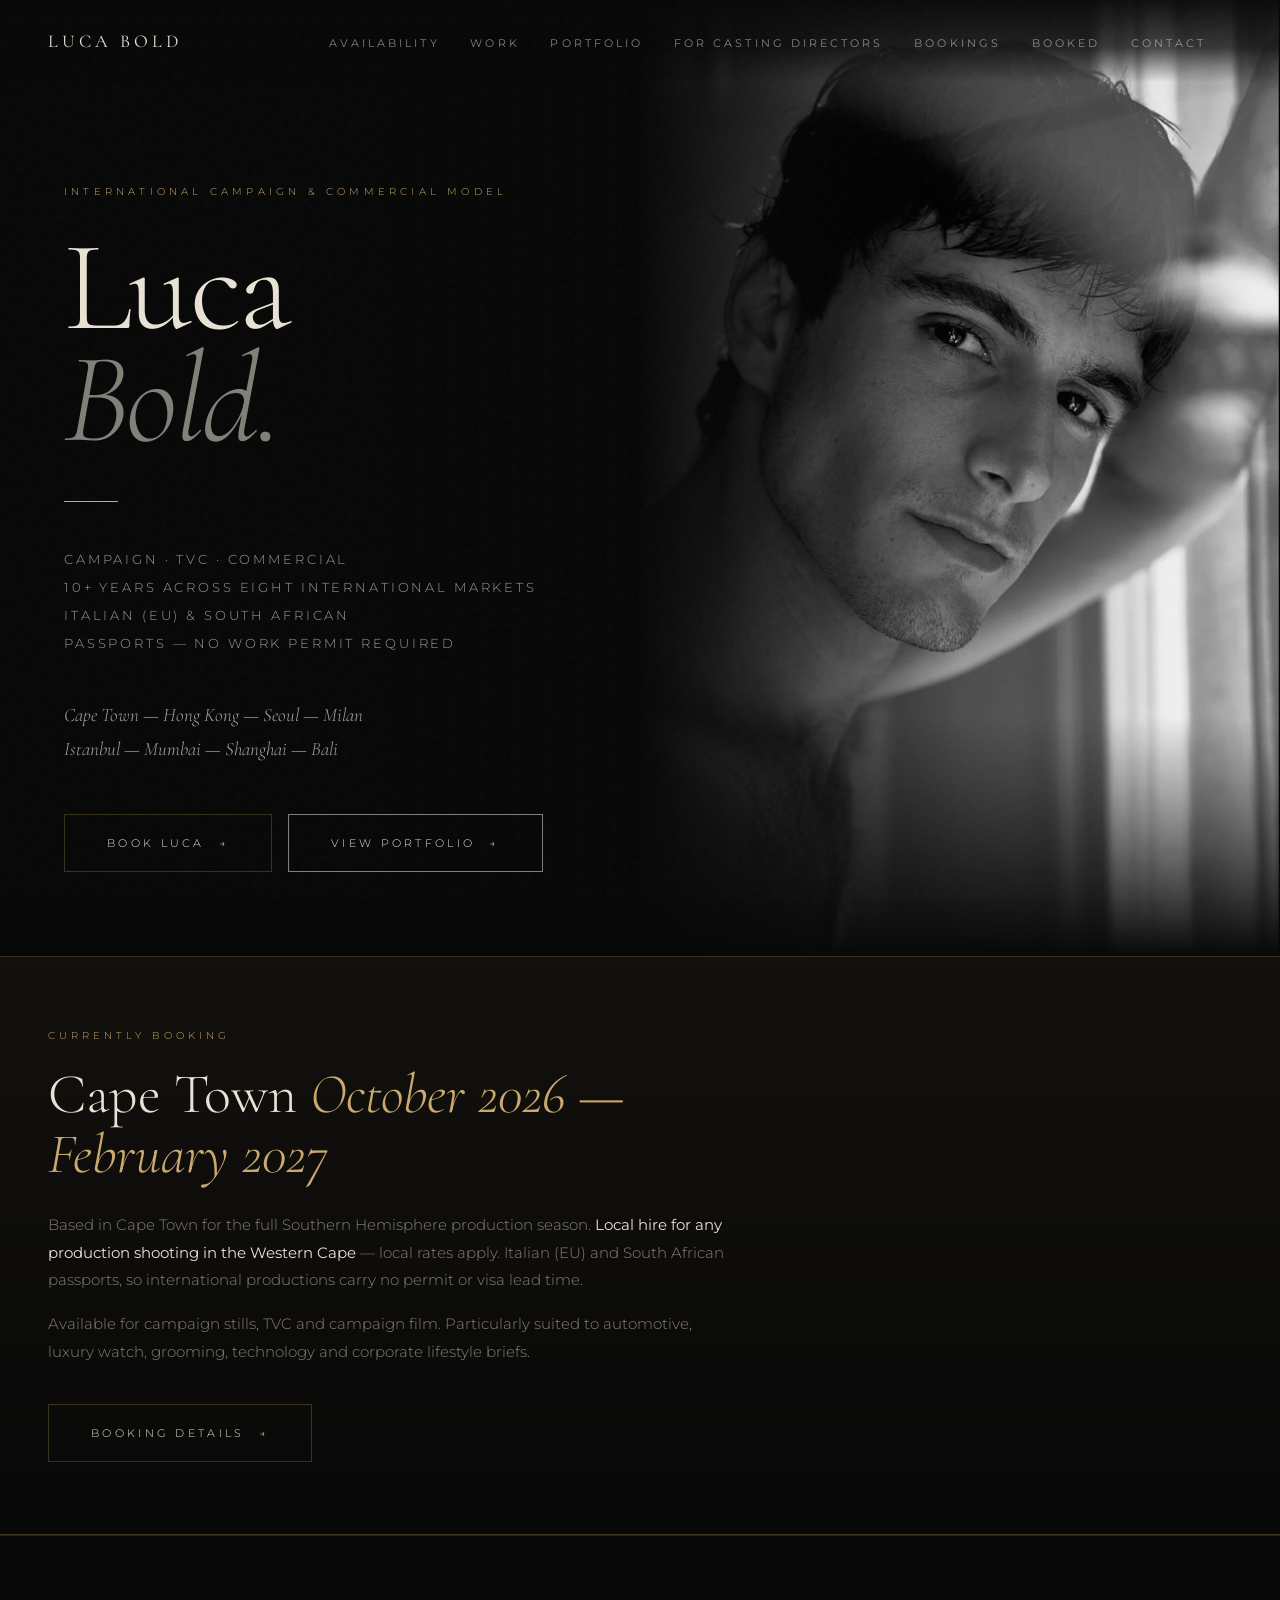
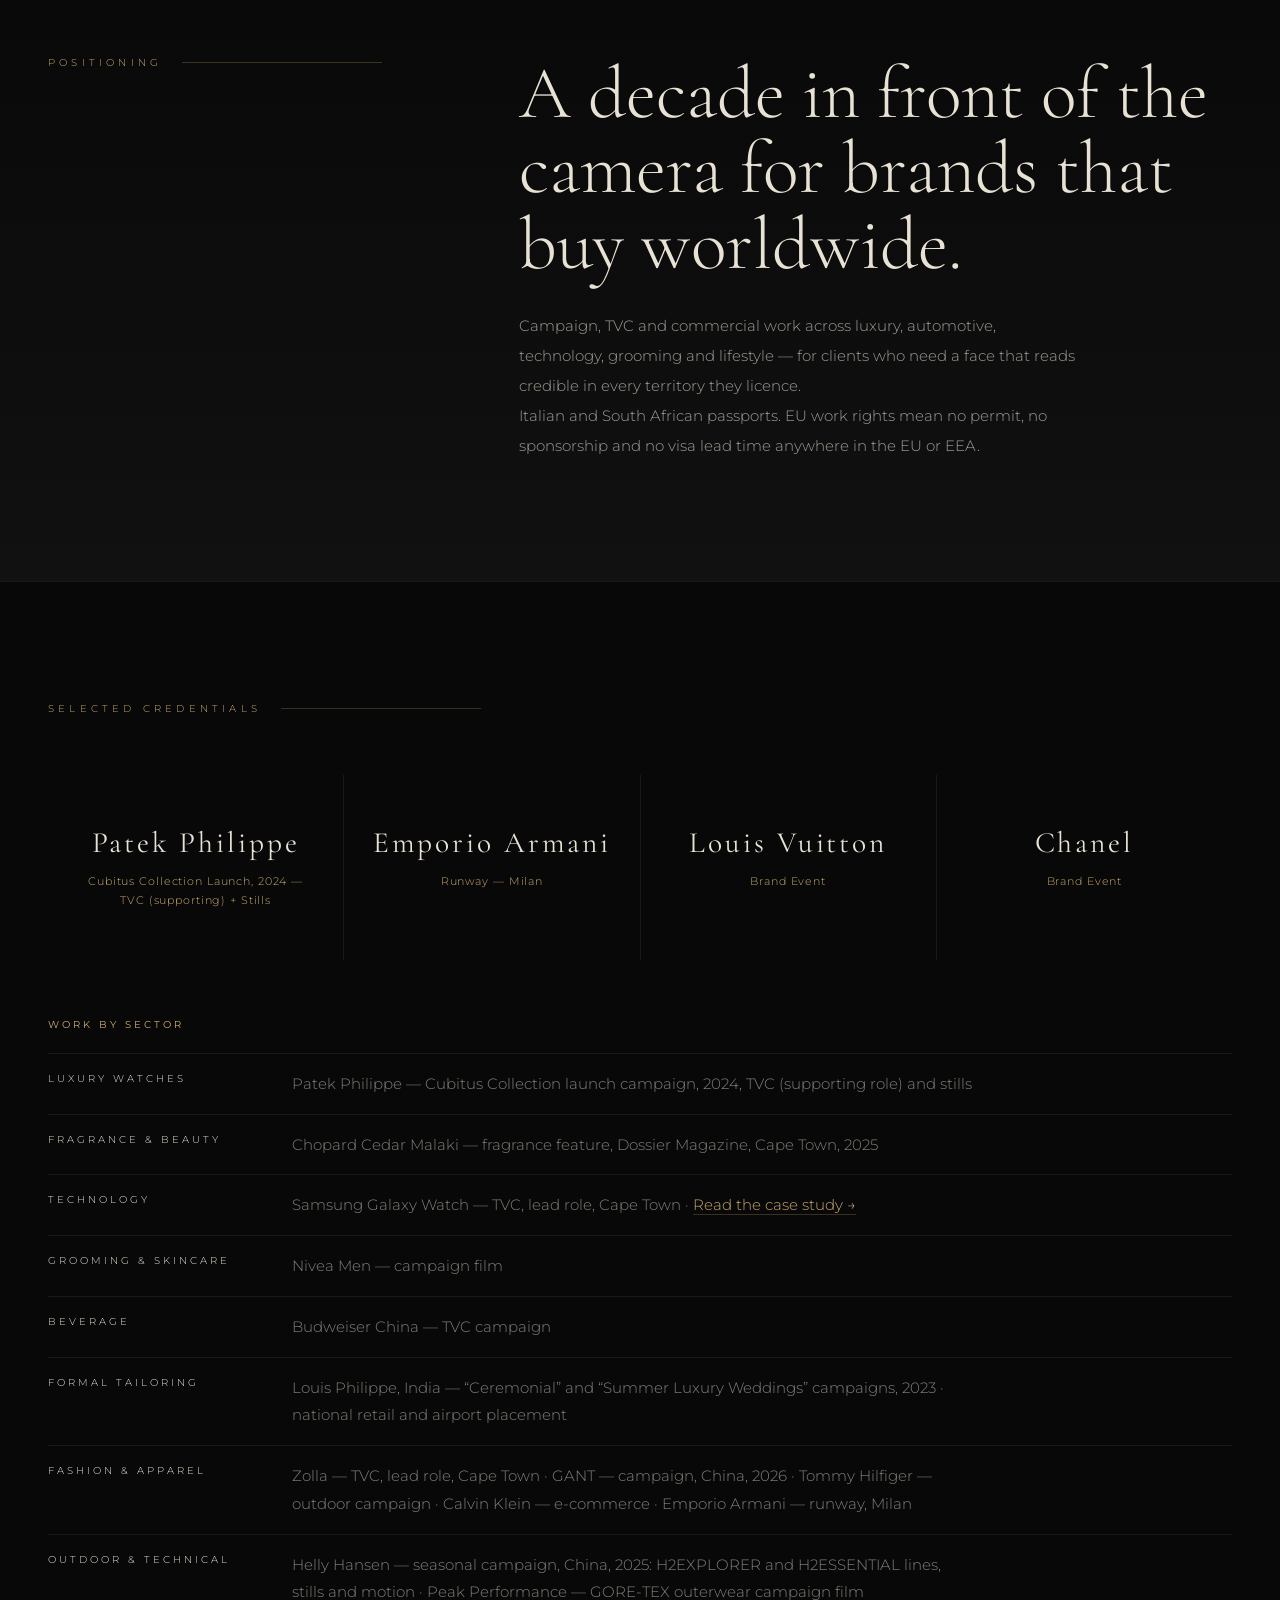
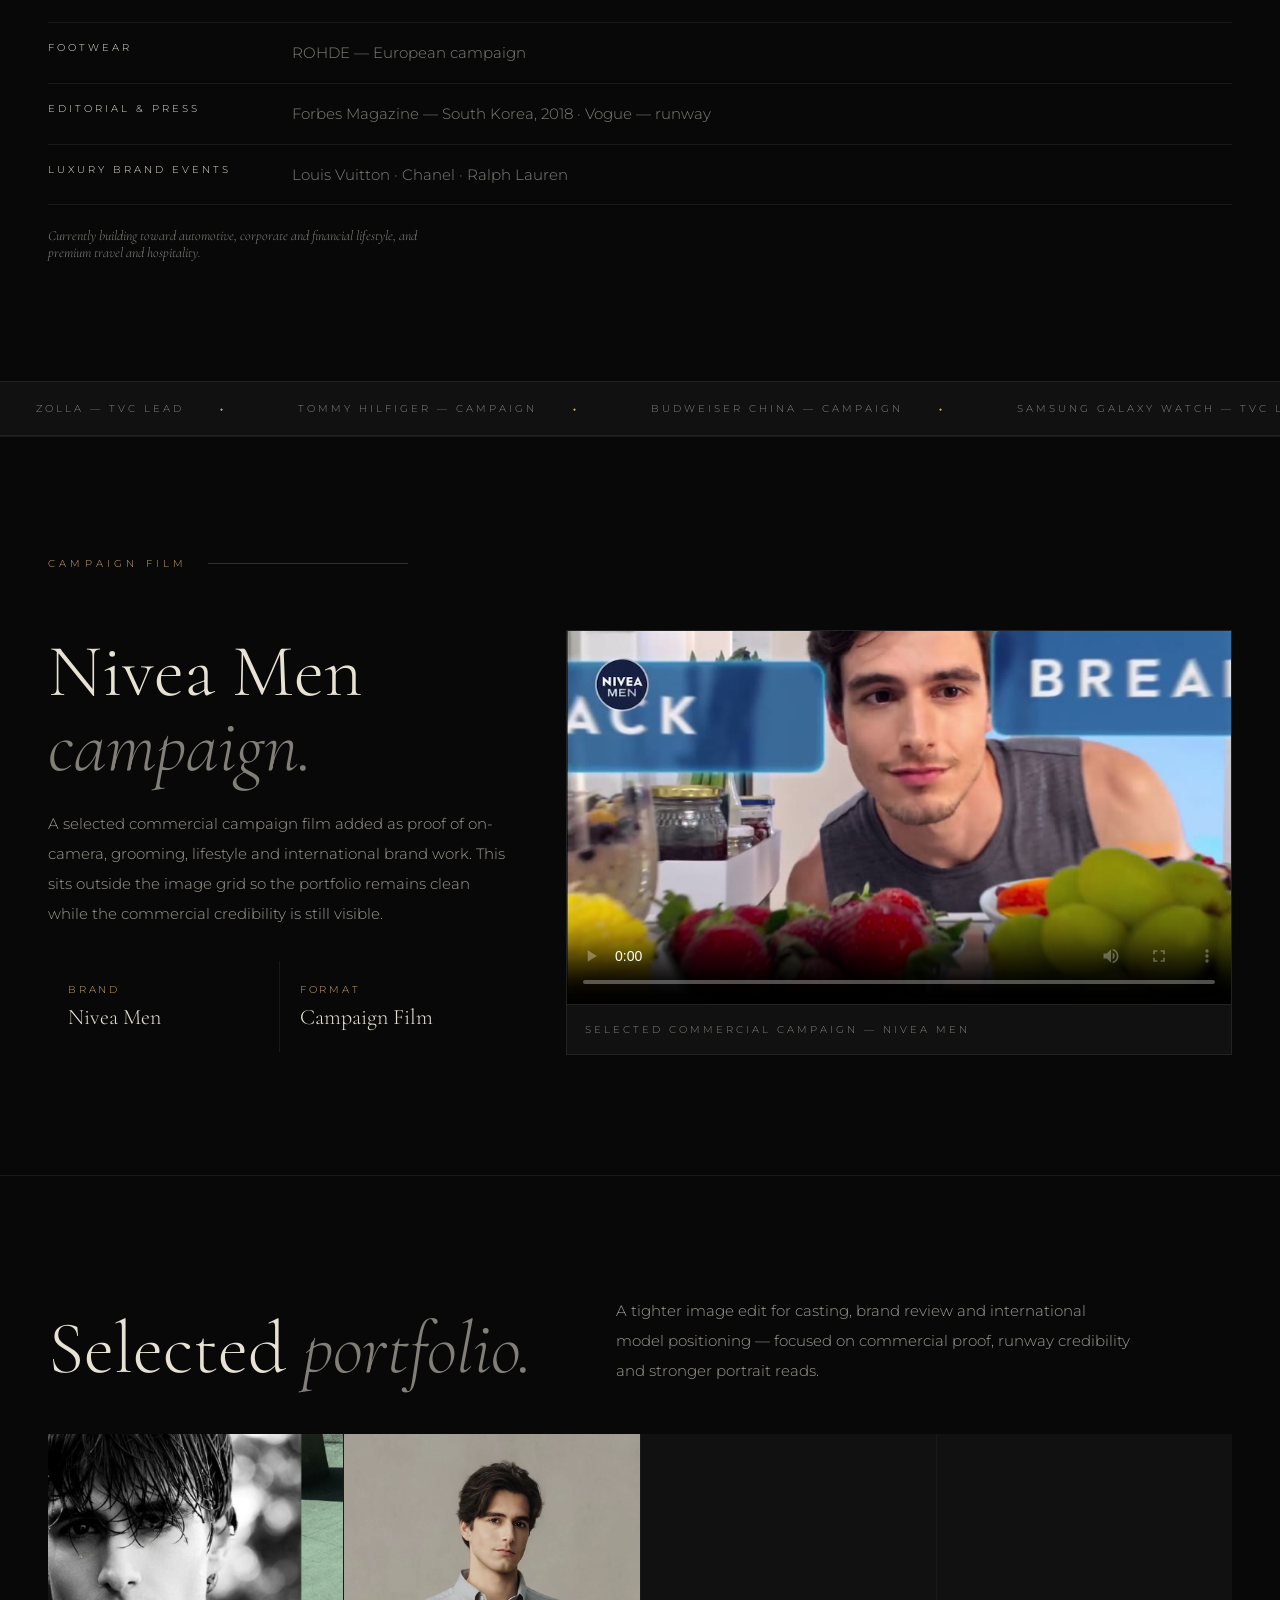
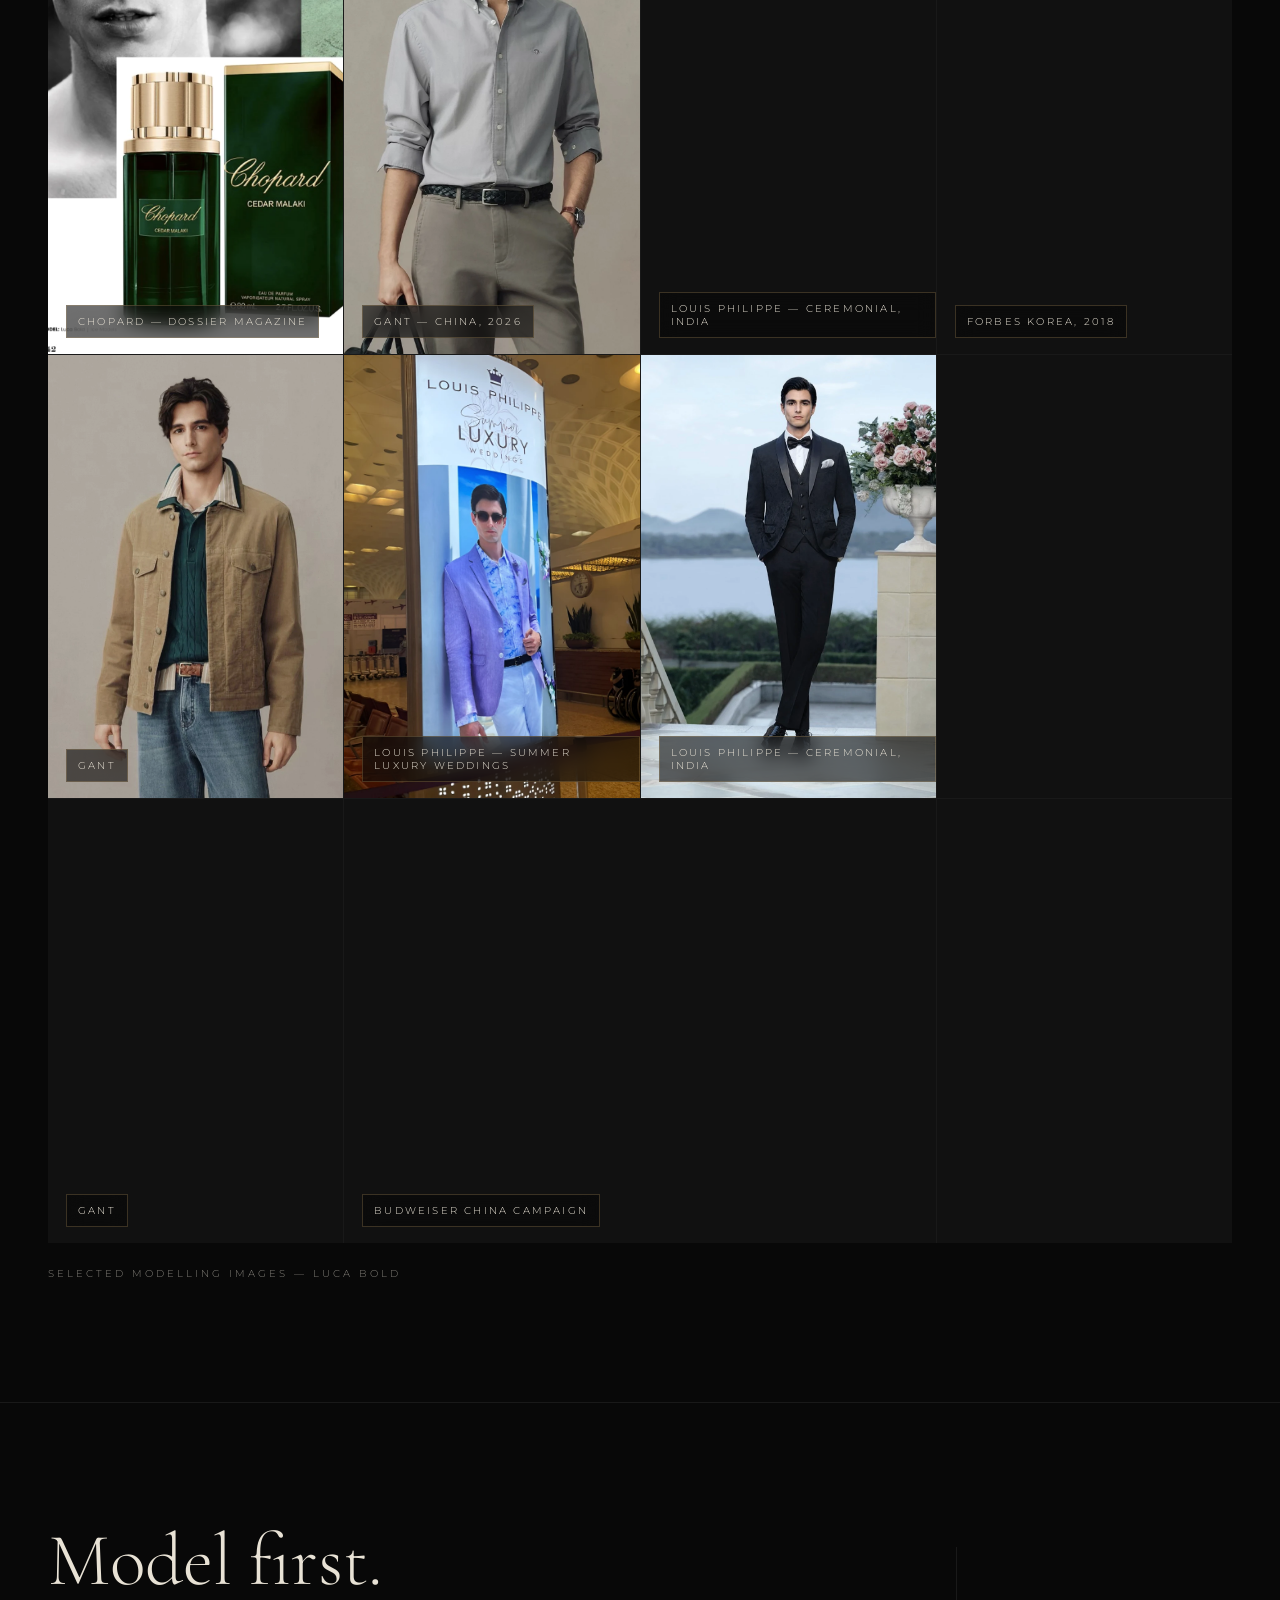
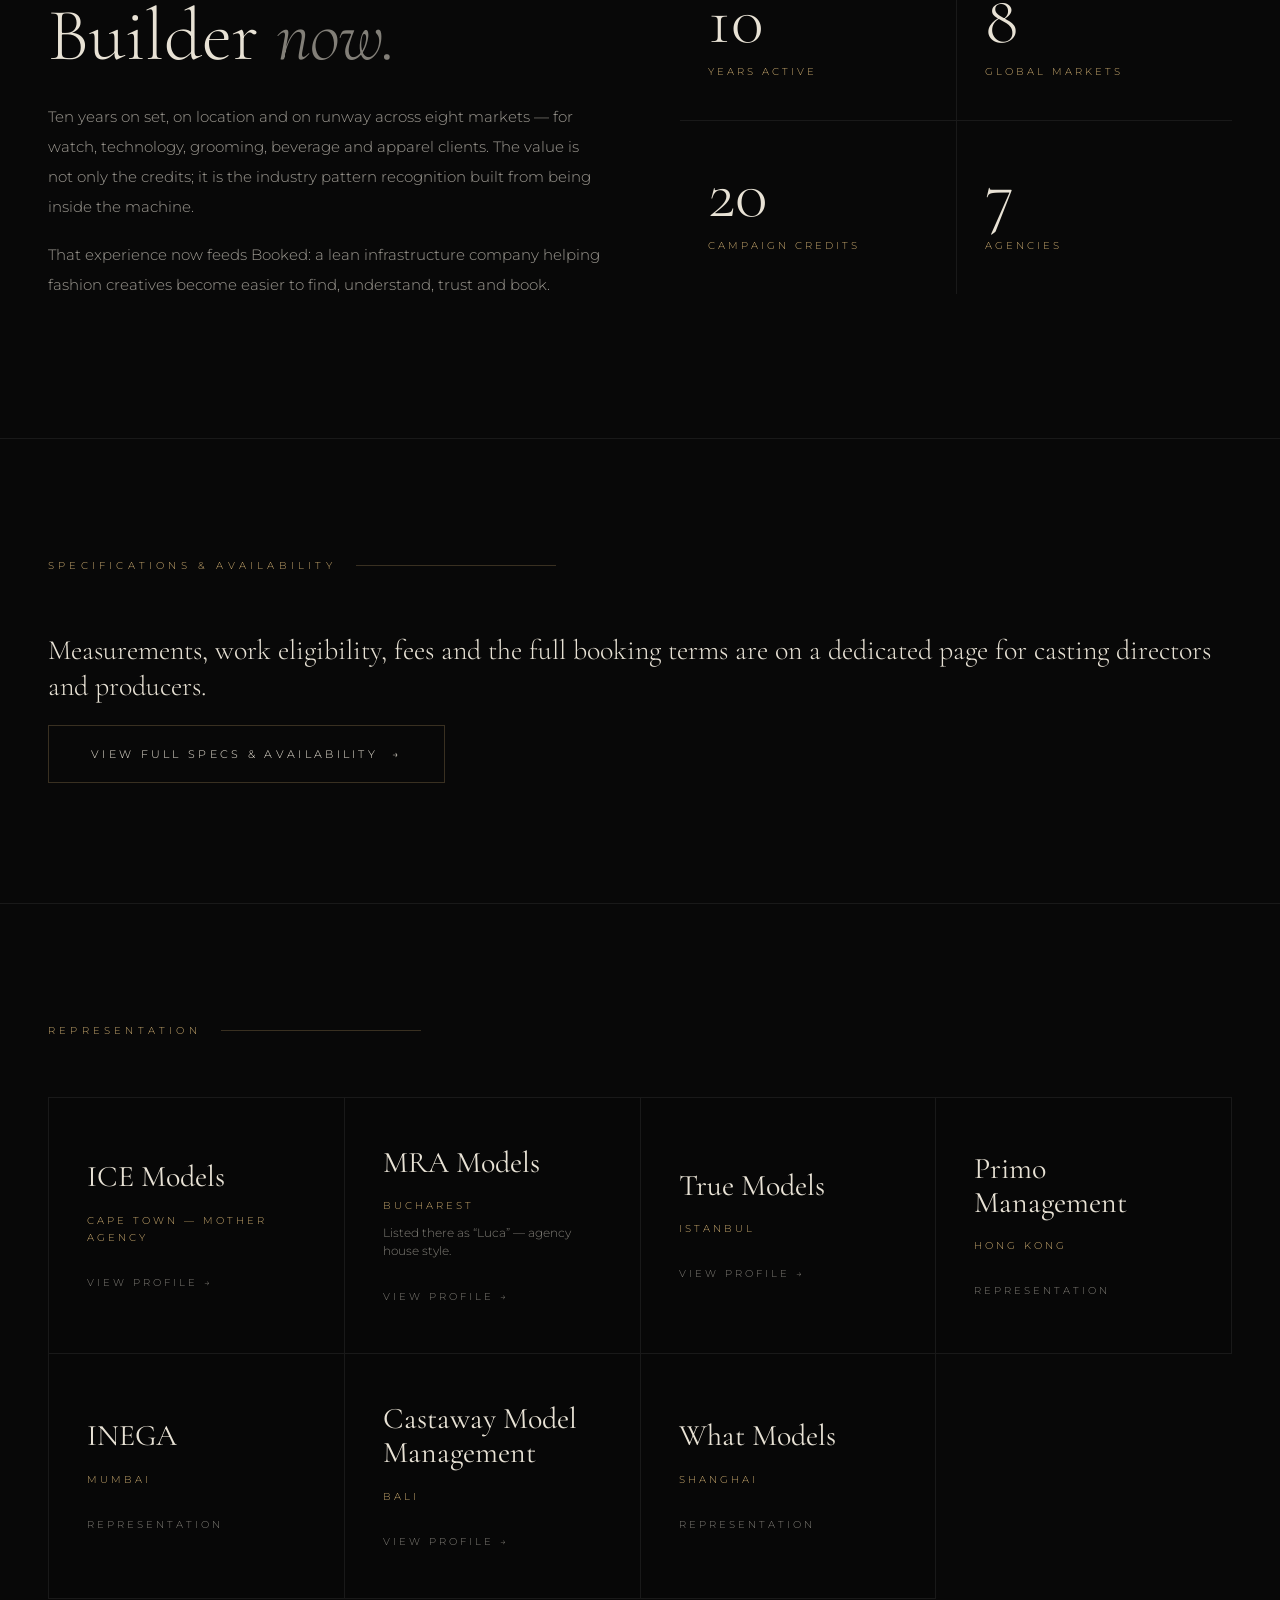
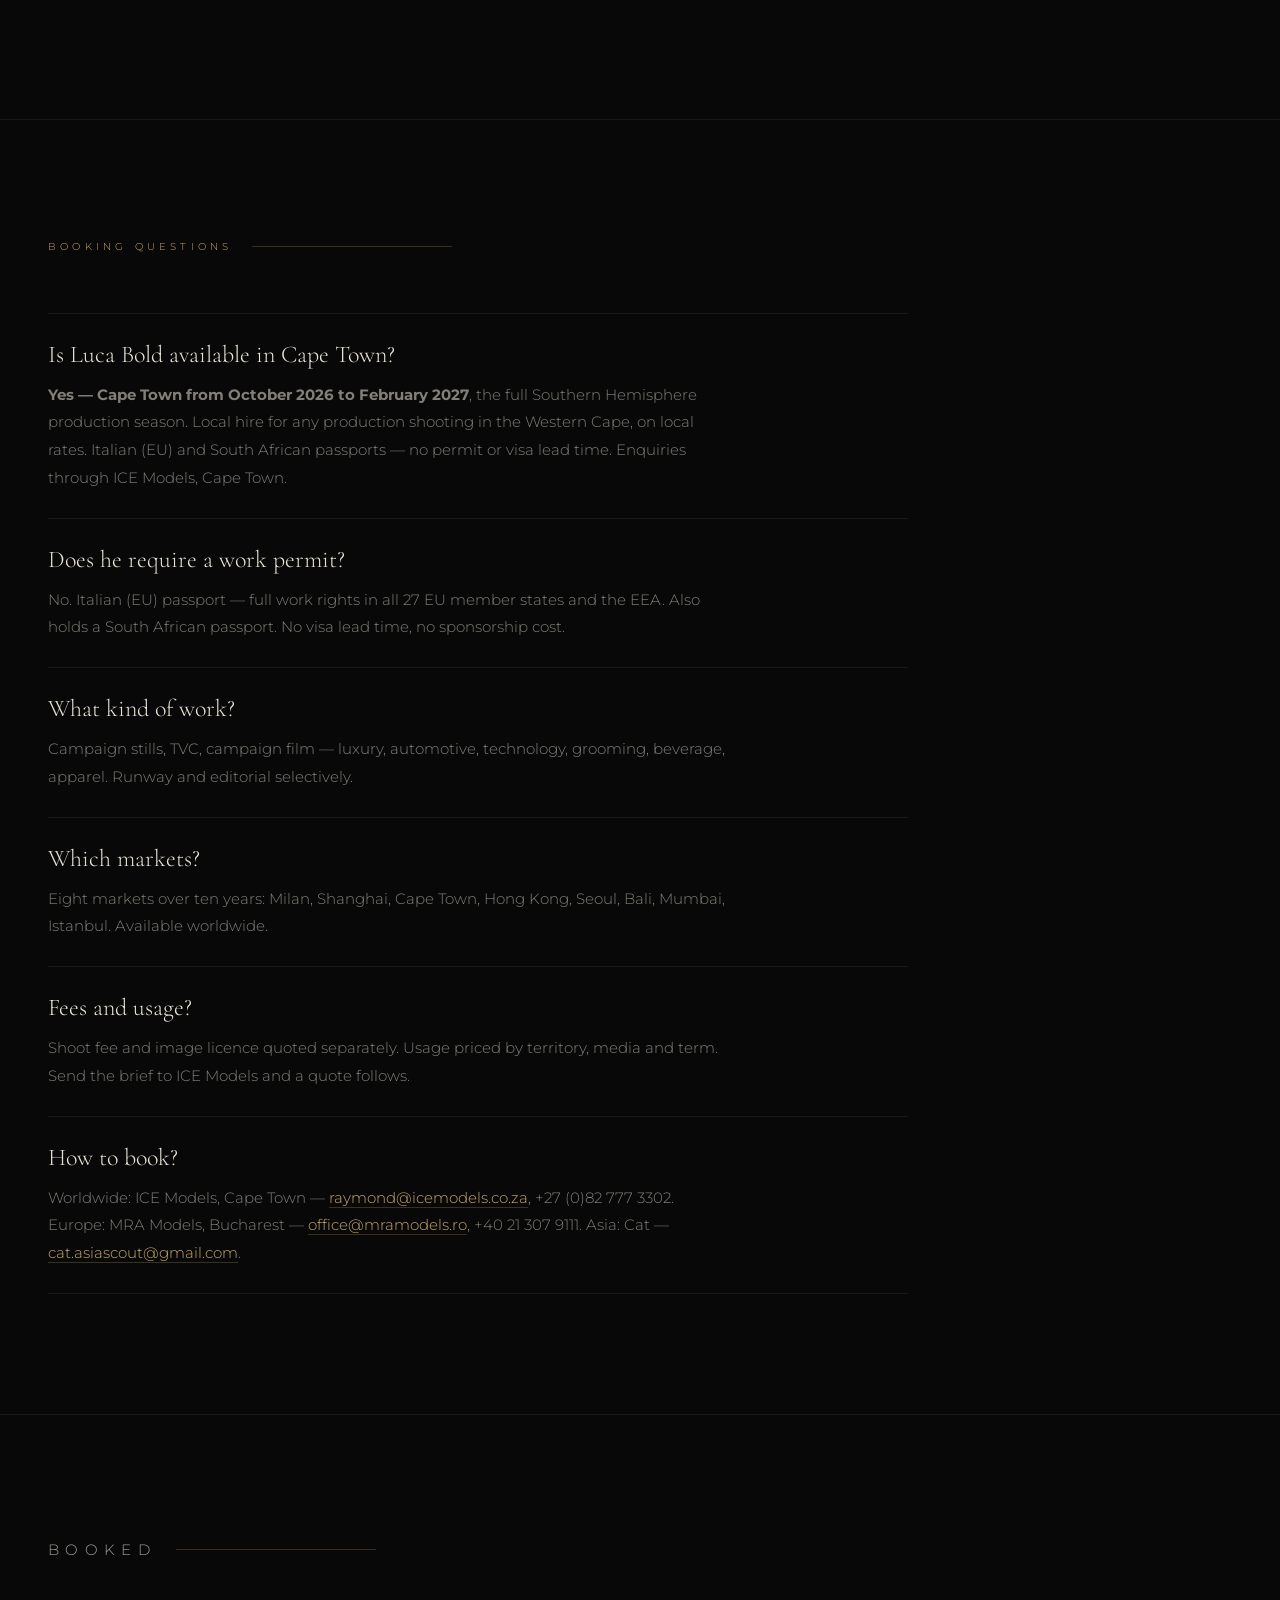
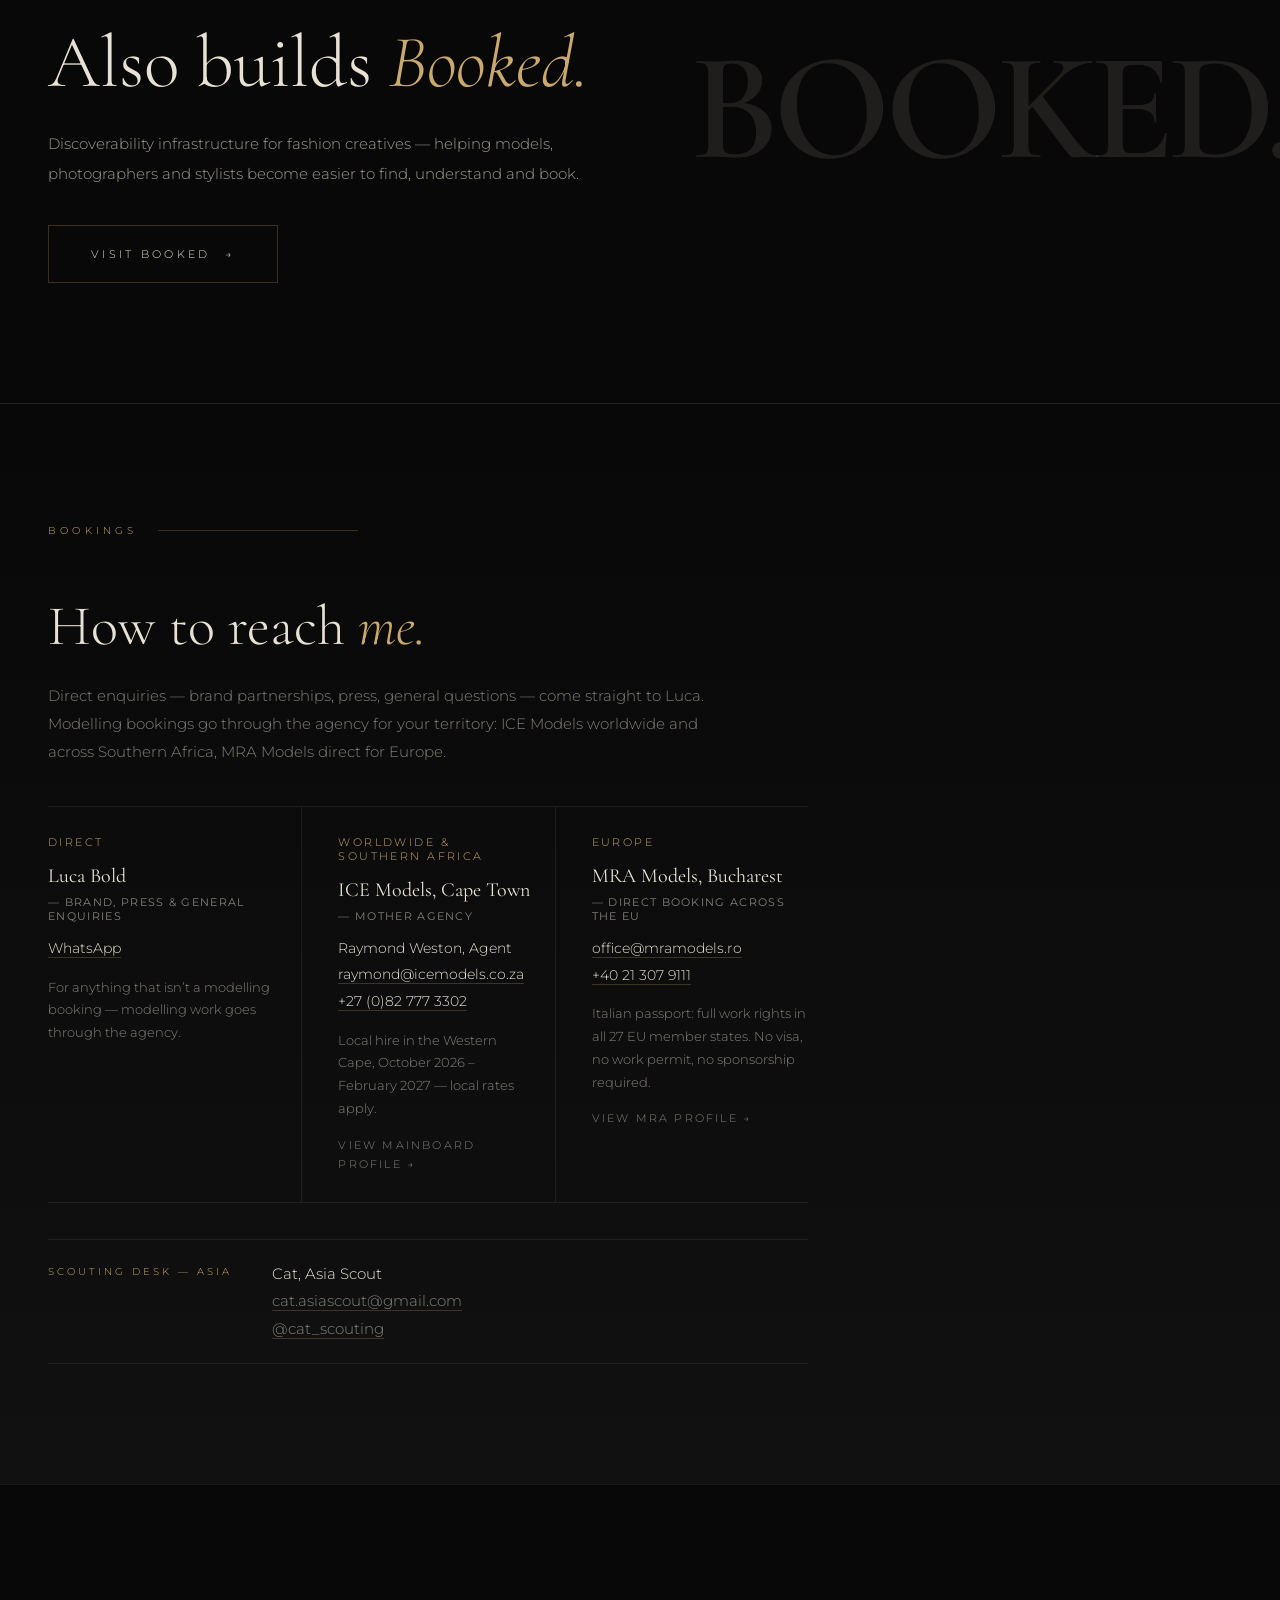
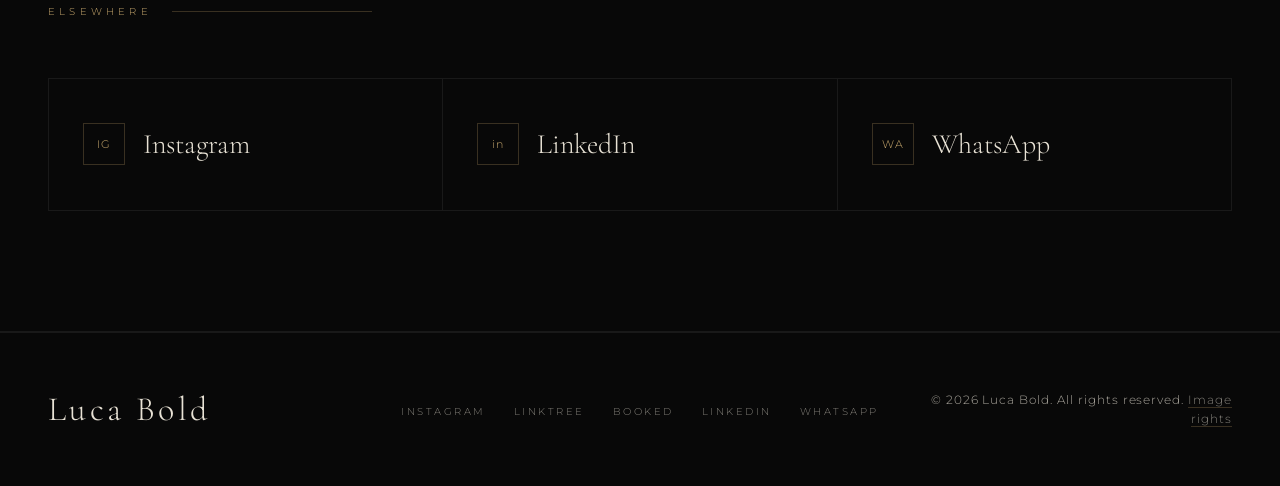
==== commit a6116ef3: "Rights hardening: block training bots, add LICENSE and rights notice - robots.txt: block AI training" ====
--- a/index.html
+++ b/index.html
@@ -3705,7 +3705,7 @@
 <li><a aria-label="WhatsApp Business for Booked" href="https://wa.me/27637549122" rel="noopener" target="_blank">WhatsApp</a></li>
 </ul>
 </nav>
-<p class="footer-copy">© 2026 Luca Bold. All rights reserved.</p>
+<p class="footer-copy">© 2026 Luca Bold. All rights reserved. <a href="/RIGHTS.md" style="color:var(--cream-dim);text-decoration:none;border-bottom:1px solid var(--border-gold);">Image rights</a></p>
 </footer>
 <script>
   // Scroll reveal
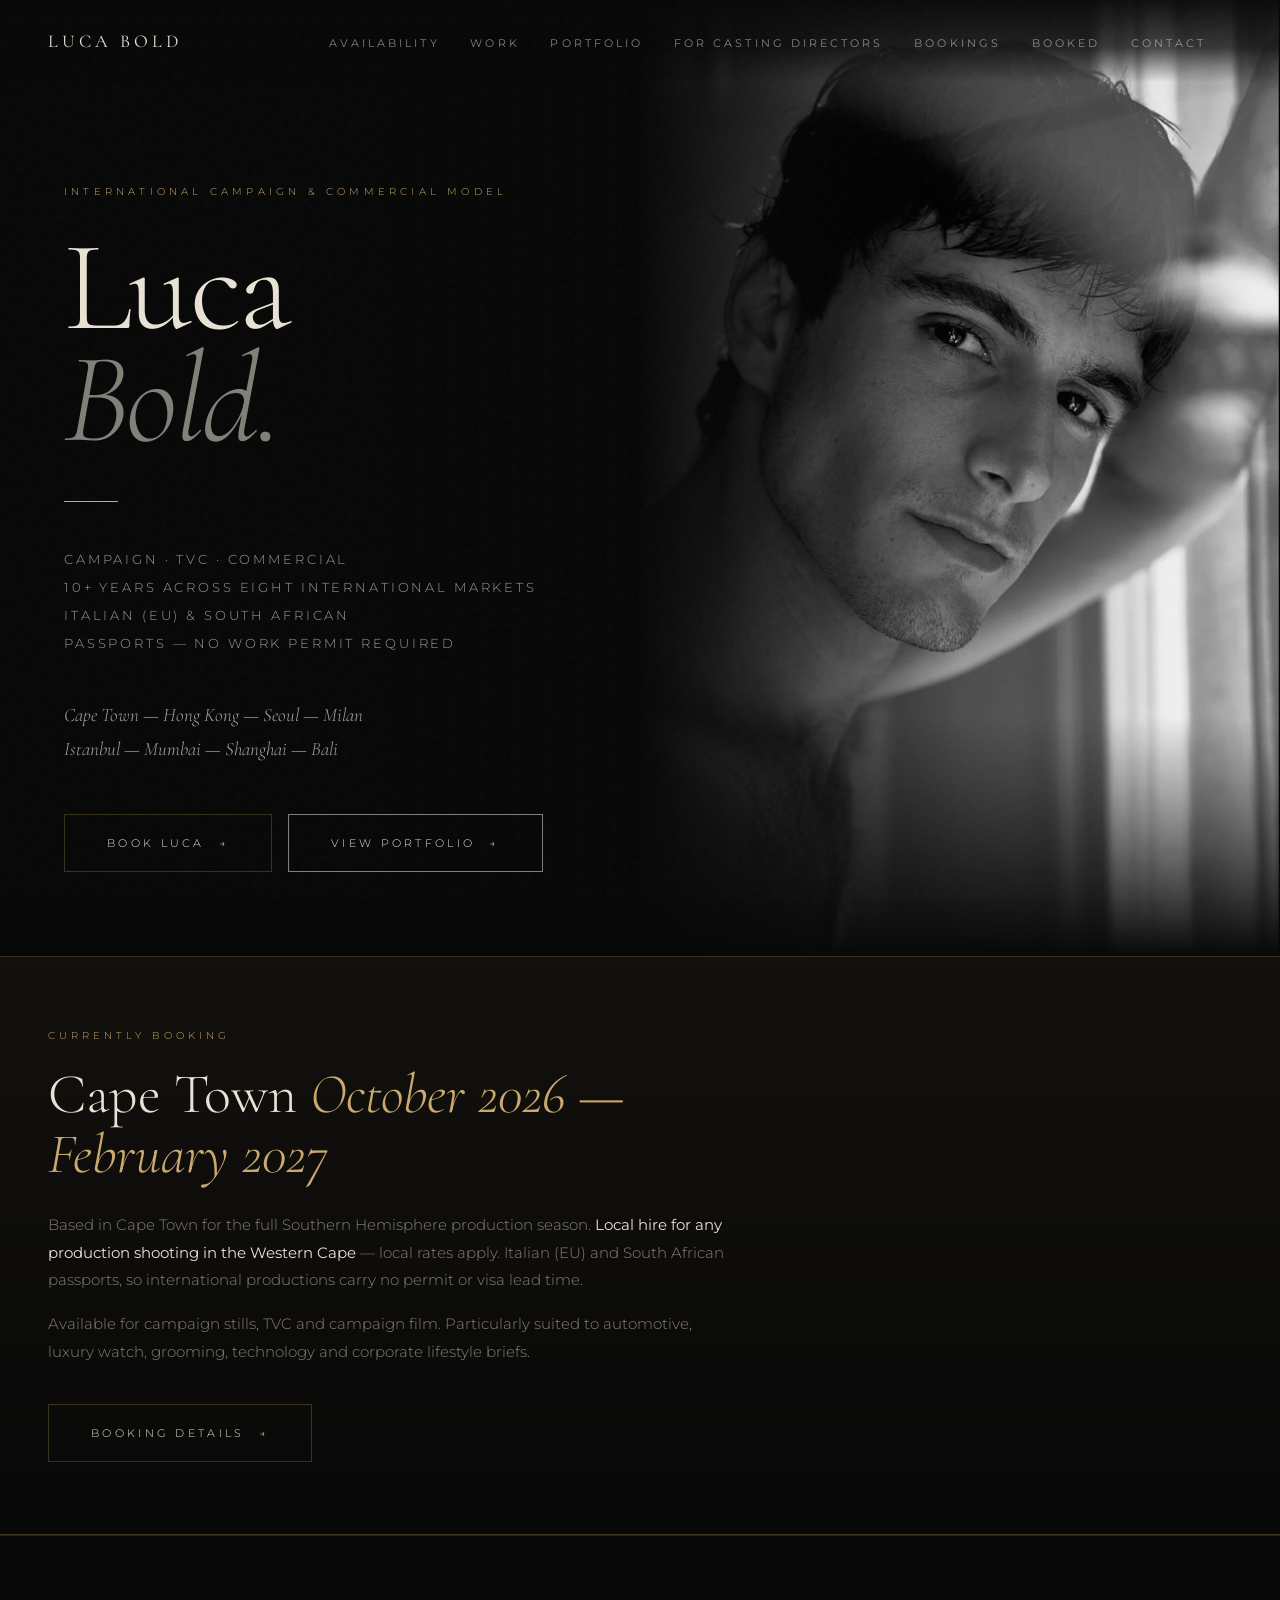
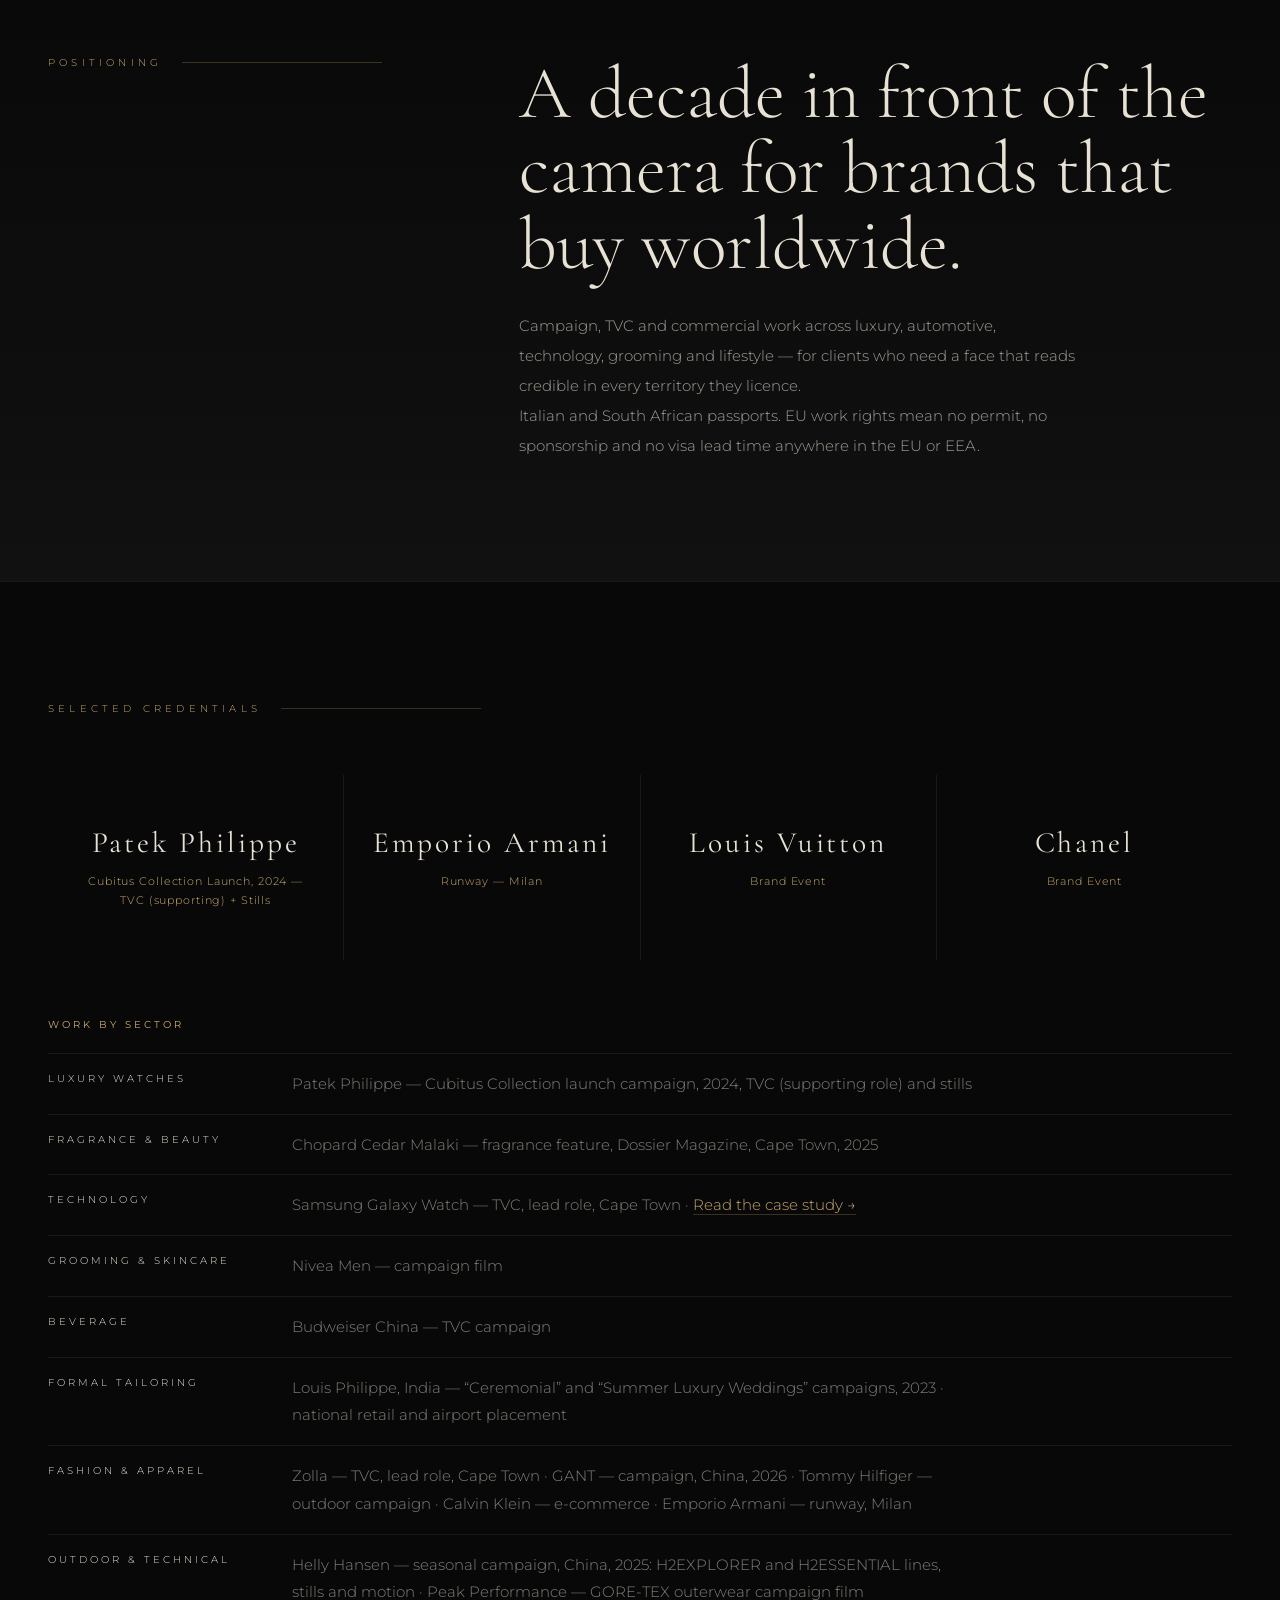
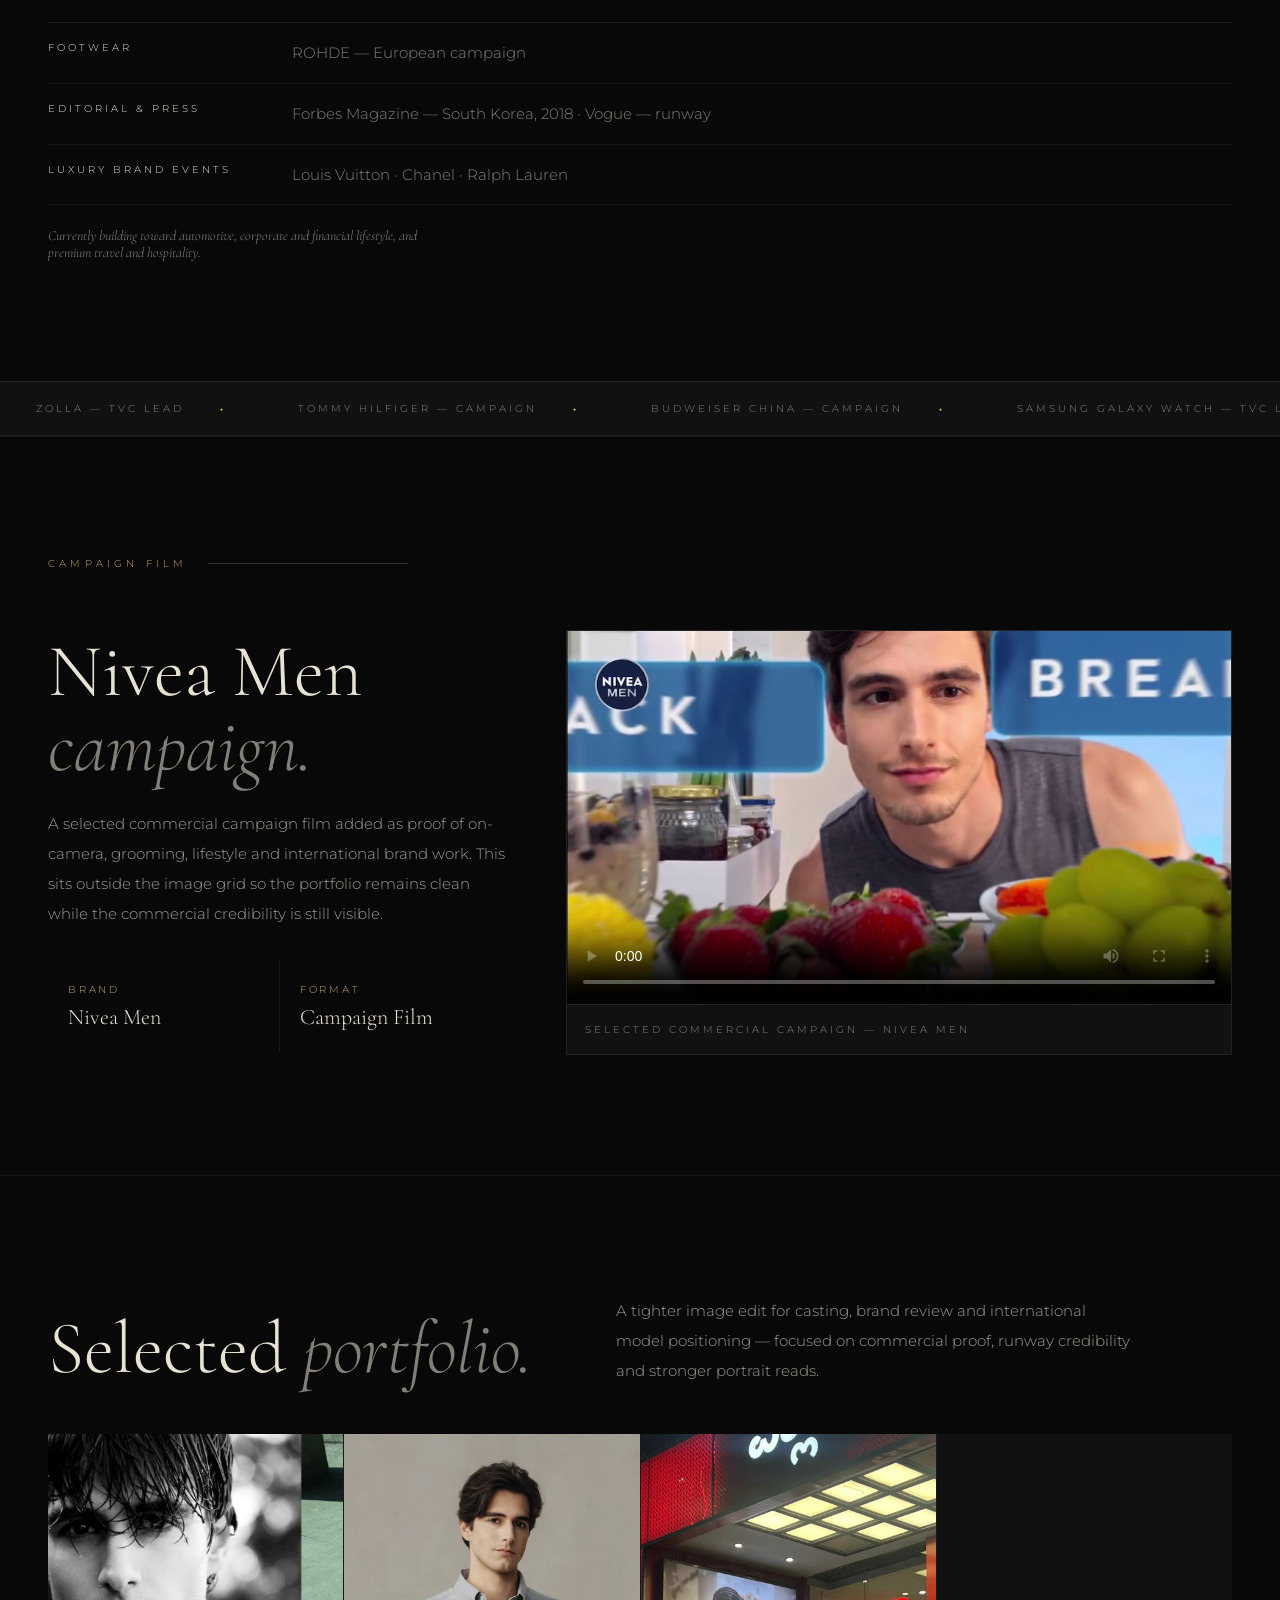
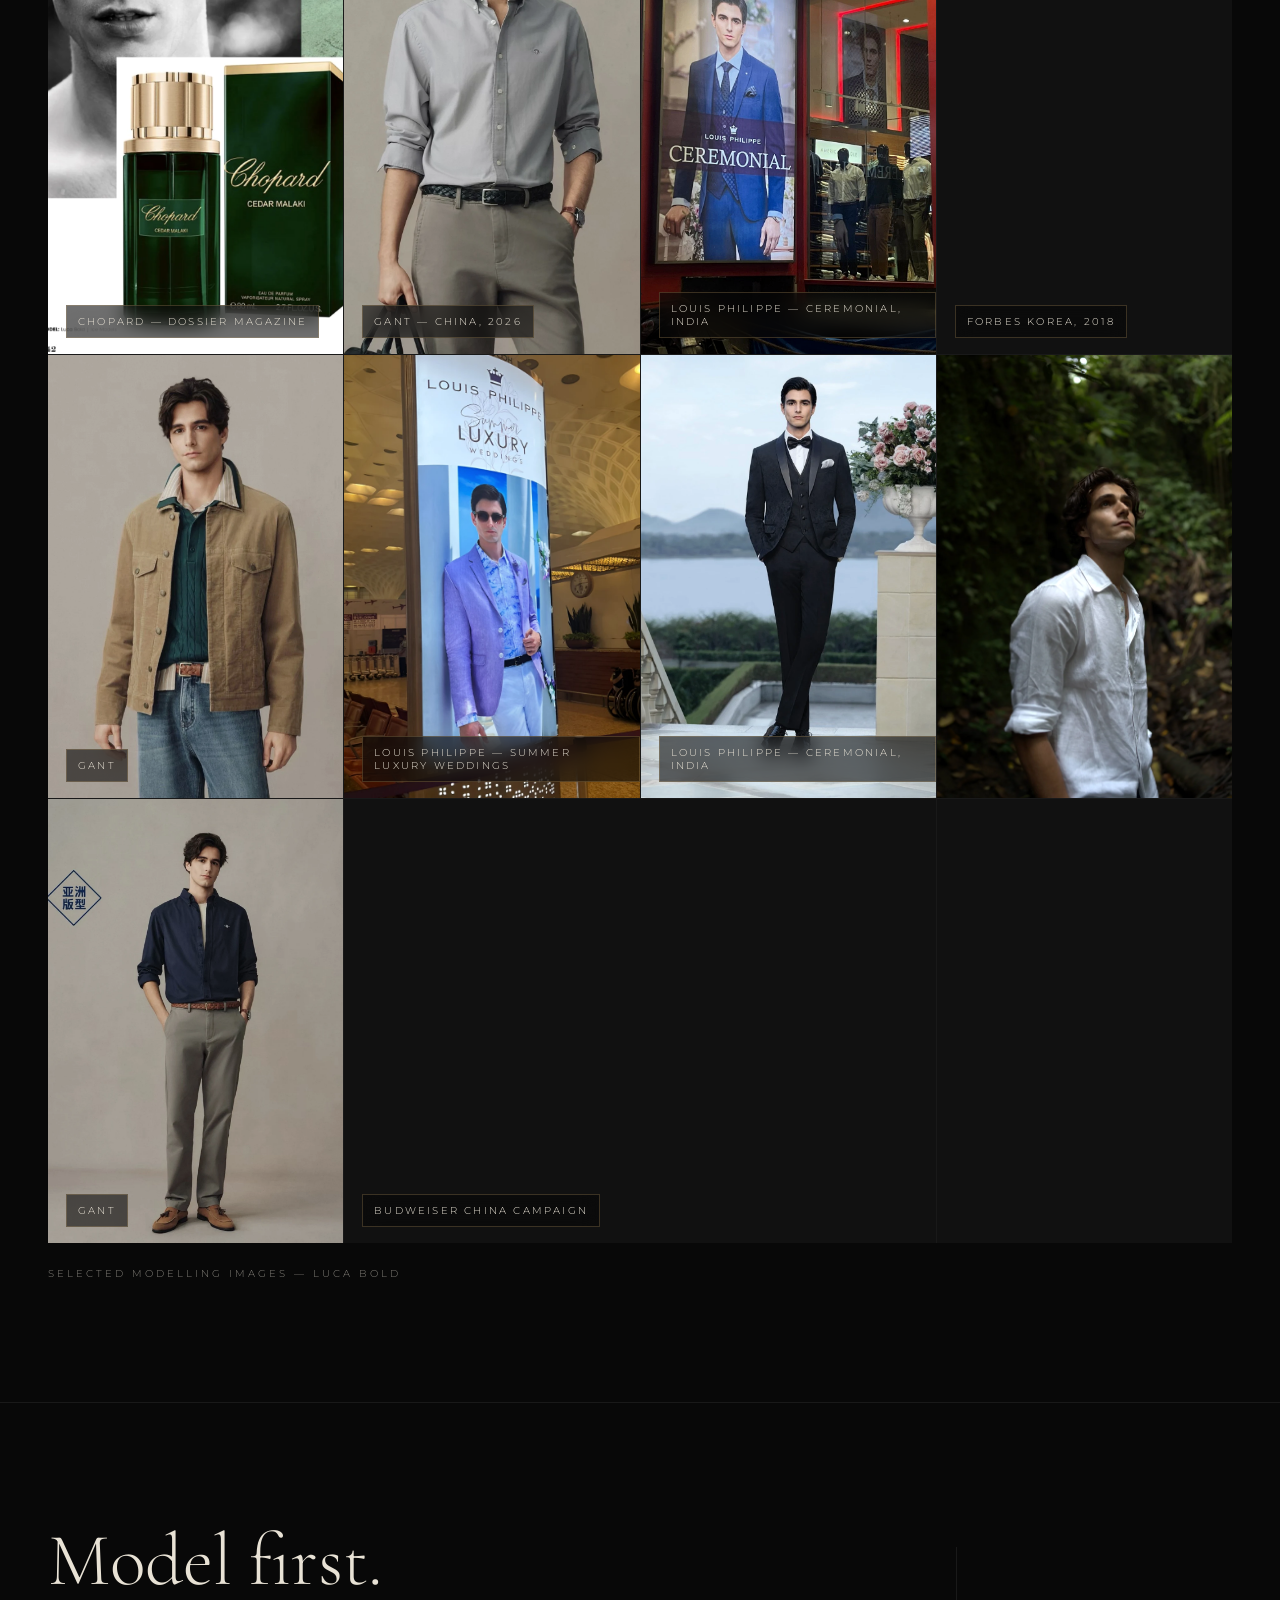
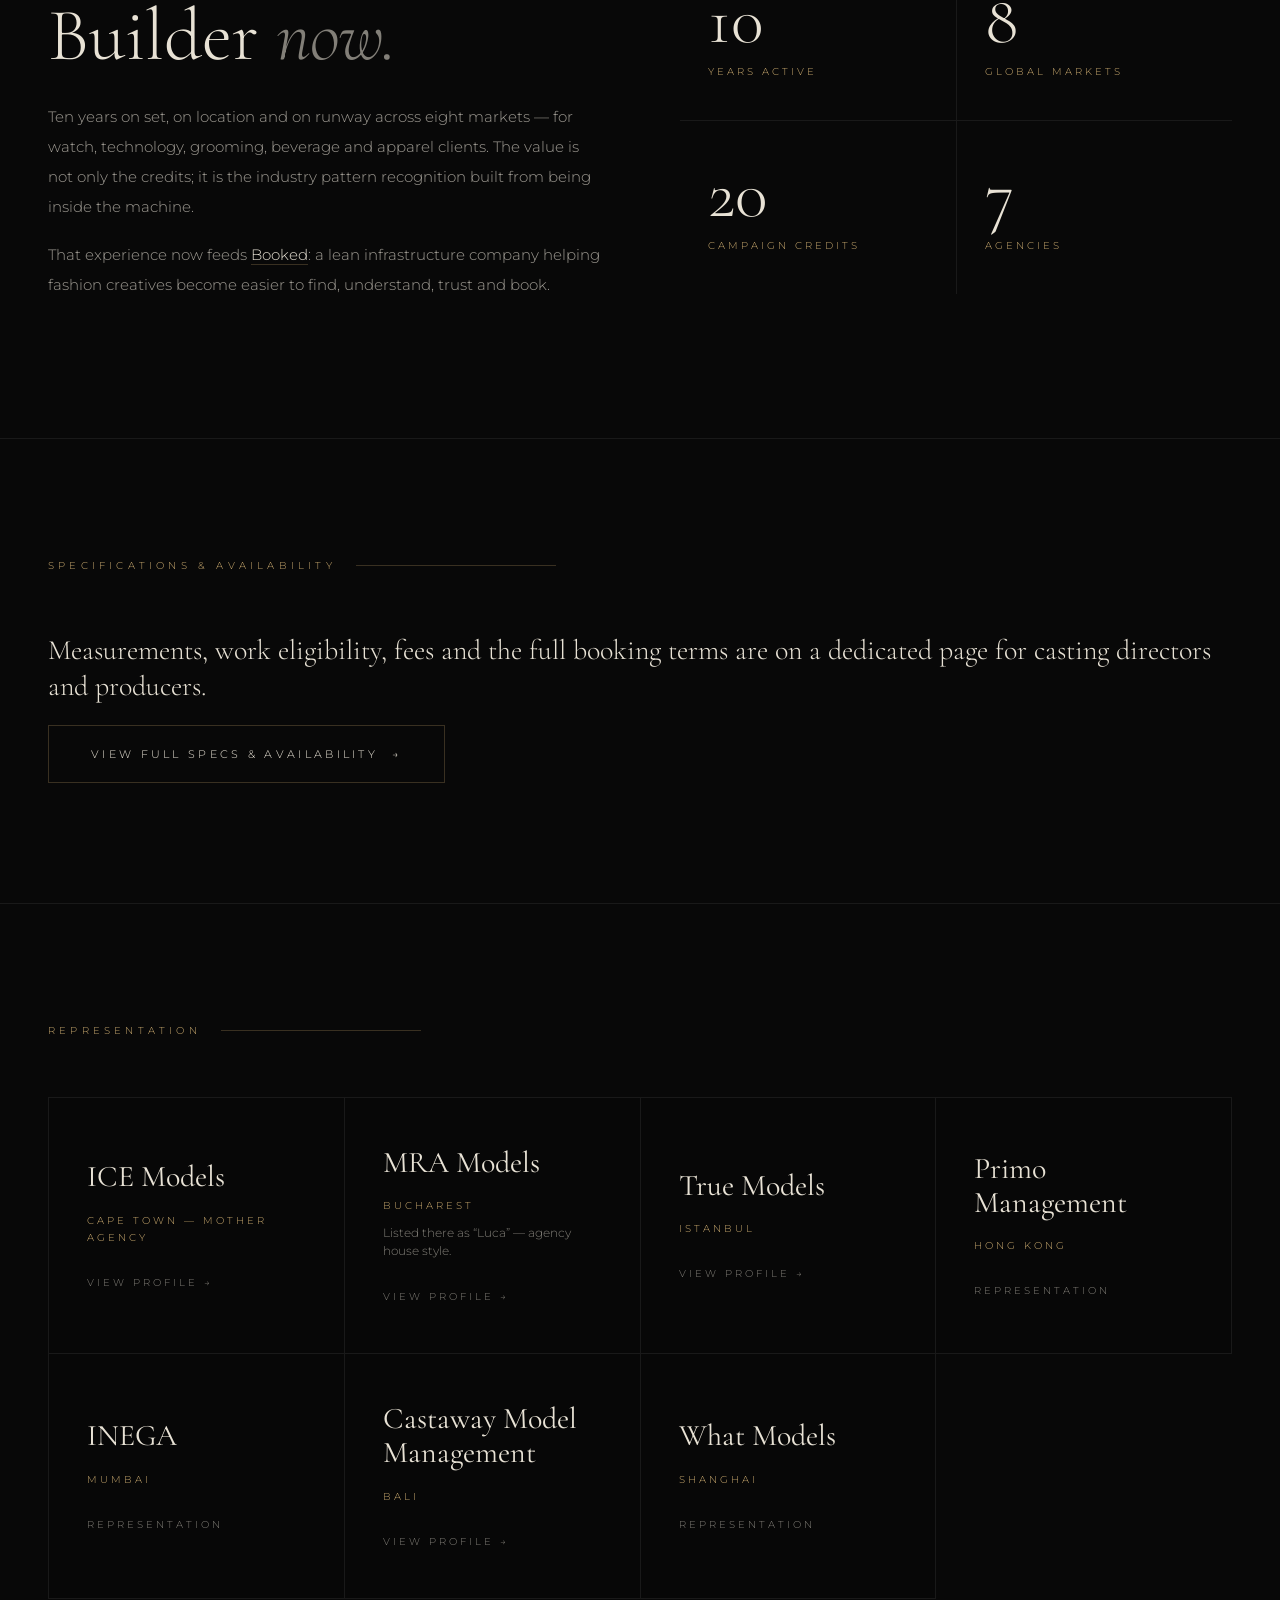
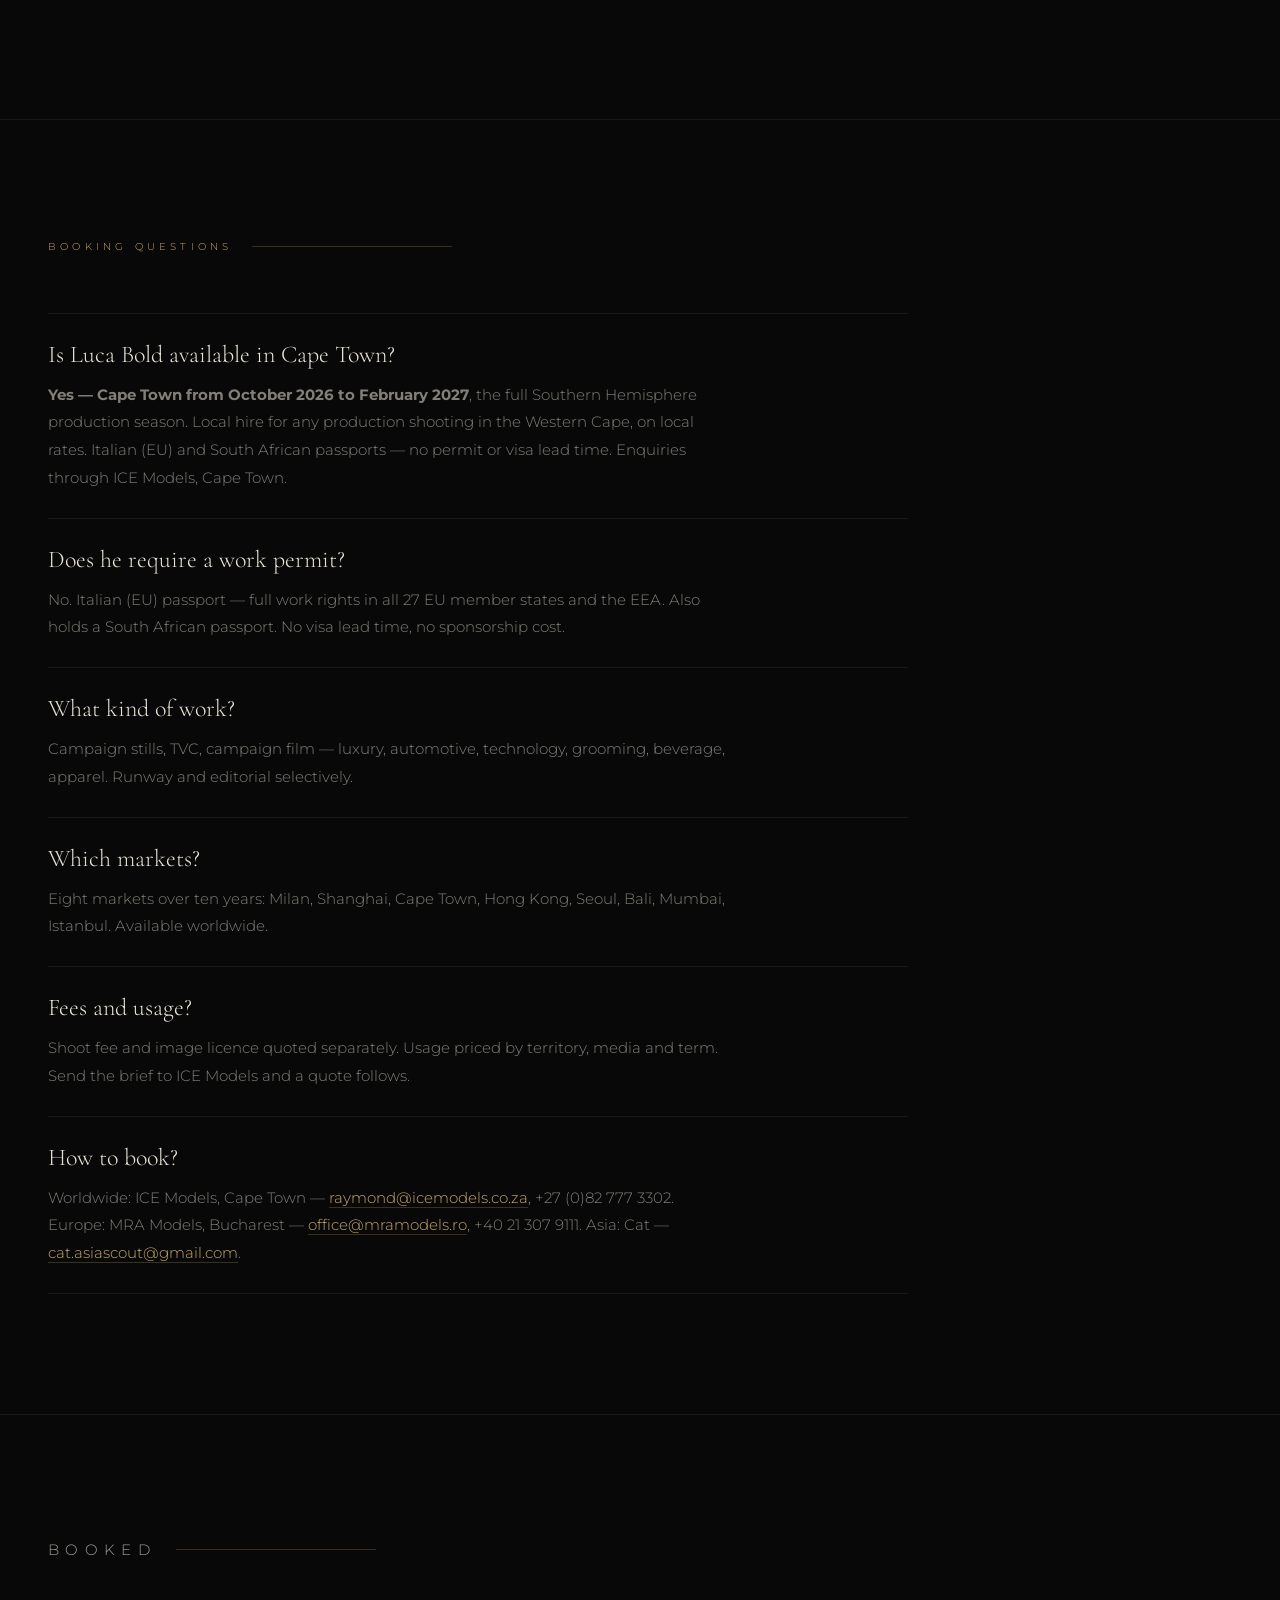
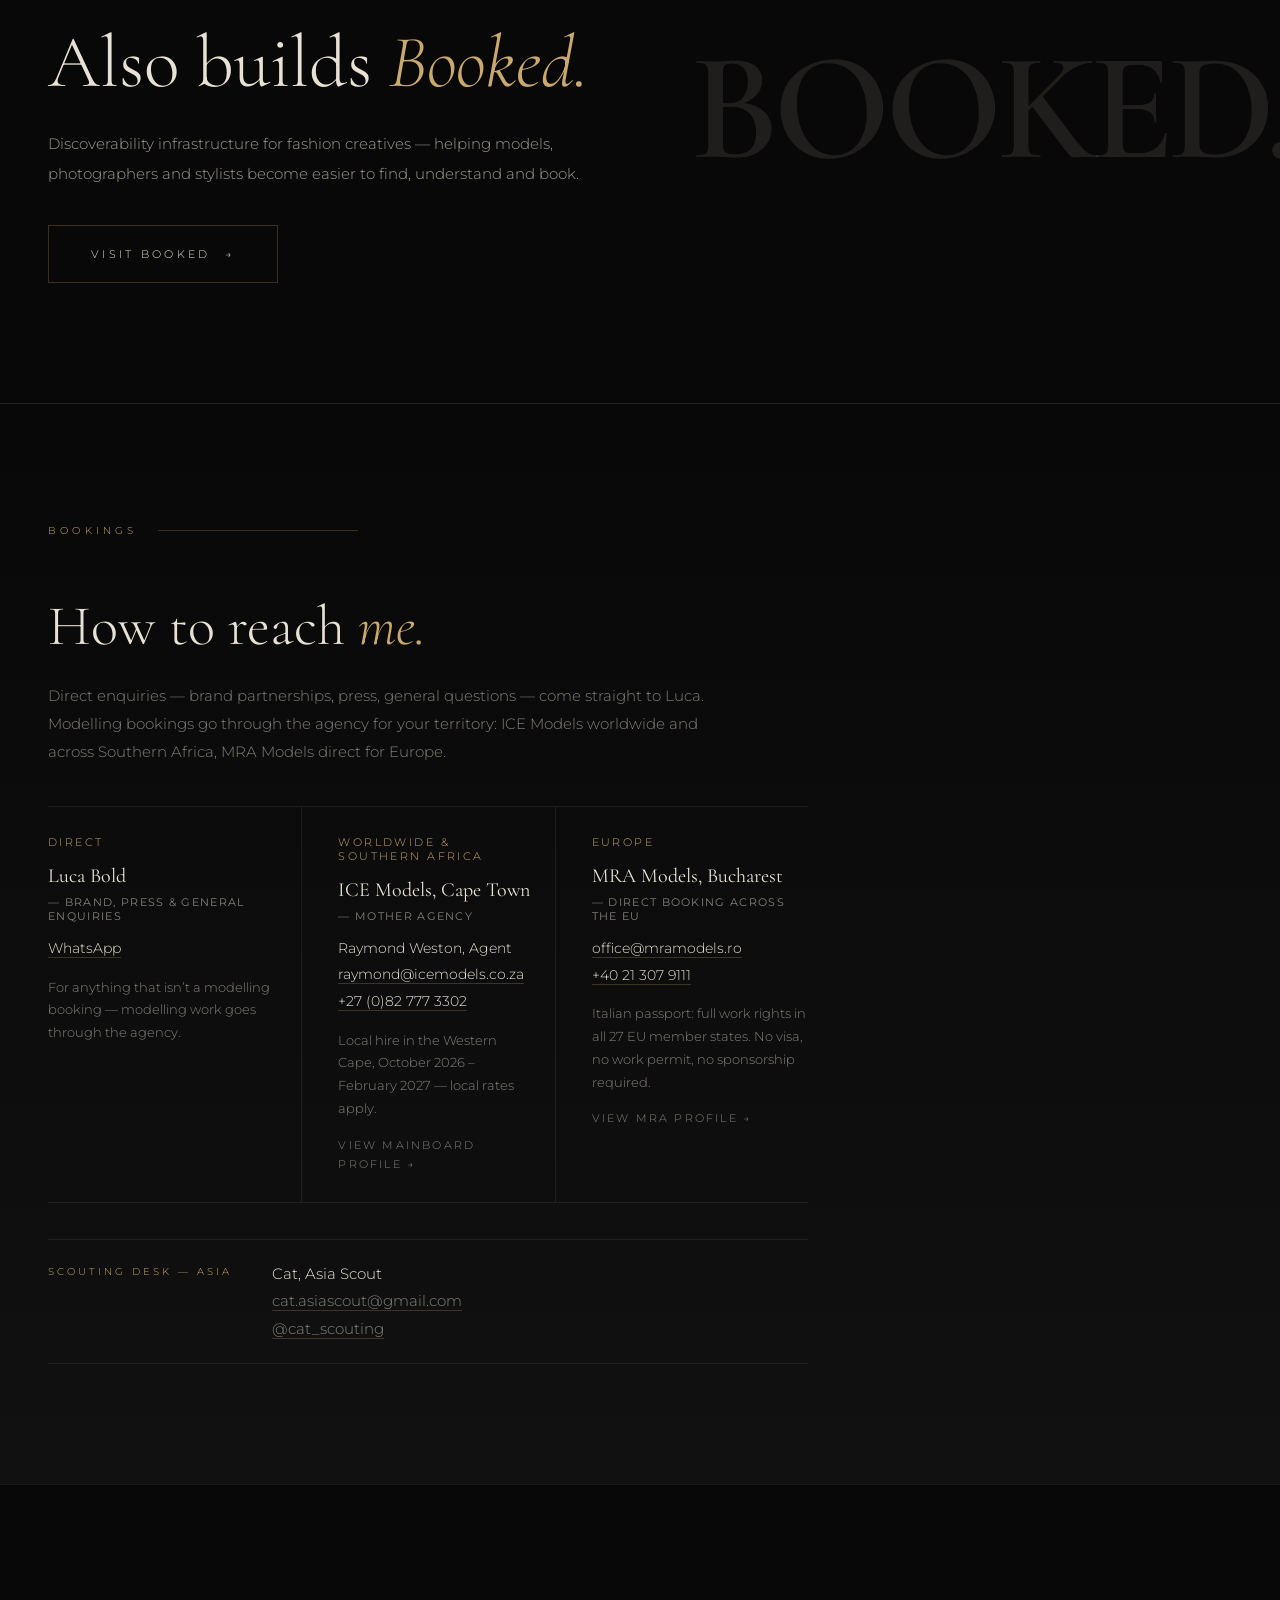
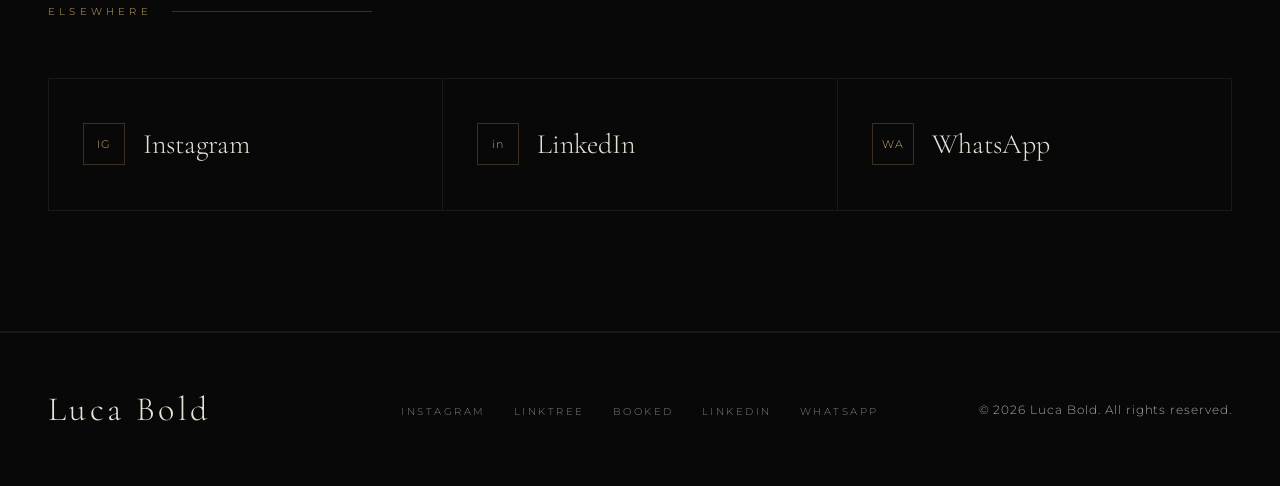
==== commit 72e24fa3: "feat: create /booked/ route with Organization JSON-LD (task 2 of 3) Standalone page for fashion crea" ====
--- a/index.html
+++ b/index.html
@@ -3298,7 +3298,7 @@
 <a href="#portfolio" onclick="closeMenu()">Portfolio</a>
 <a href="/for-casting-directors/" onclick="closeMenu()">For Casting Directors</a>
 <a href="#booking" onclick="closeMenu()">Bookings</a>
-<a href="#booked" onclick="closeMenu()">Booked</a>
+<a href="/booked/" onclick="closeMenu()">Booked</a>
 <a href="#contact" onclick="closeMenu()">Contact</a>
 </div>
 <!-- NAV -->
@@ -3310,7 +3310,7 @@
 <li><a href="#portfolio">Portfolio</a></li>
 <li><a href="/for-casting-directors/">For Casting Directors</a></li>
 <li><a href="#booking">Bookings</a></li>
-<li><a href="#booked">Booked</a></li>
+<li><a href="/booked/">Booked</a></li>
 <li><a href="#contact">Contact</a></li>
 </ul>
 <button aria-expanded="false" aria-label="Open menu" class="nav-hamburger" id="menuOpen">
@@ -3523,7 +3523,7 @@
 <div class="about-text">
 <h2 id="about-heading">Model first.<br/>Builder <em>now.</em></h2>
 <p>Ten years on set, on location and on runway across eight markets — for watch, technology, grooming, beverage and apparel clients. The value is not only the credits; it is the industry pattern recognition built from being inside the machine.</p>
-<p>That experience now feeds Booked: a lean infrastructure company helping fashion creatives become easier to find, understand, trust and book.</p>
+<p>That experience now feeds <a href="/booked/" style="color:var(--cream);text-decoration:none;border-bottom:1px solid var(--border-gold)">Booked</a>: a lean infrastructure company helping fashion creatives become easier to find, understand, trust and book.</p>
 </div>
 <div aria-label="Career statistics" class="stats-grid" role="list">
 <div class="stat-box" role="listitem">
@@ -3633,7 +3633,7 @@
 <p class="section-label">Booked</p>
 <h2 id="booked-heading">Also builds <em>Booked.</em></h2>
 <p>Discoverability infrastructure for fashion creatives — helping models, photographers and stylists become easier to find, understand and book.</p>
-<a aria-label="Visit Booked" class="btn" href="https://www.bookednow.co.za" rel="noopener" target="_blank">
+<a aria-label="Visit Booked" class="btn" href="/booked/">
 <span>Visit Booked</span>
 <span aria-hidden="true" class="btn-arrow">→</span>
 </a>
@@ -3700,12 +3700,12 @@
 <ul class="footer-links">
 <li><a href="https://www.instagram.com/lucaboldcpt/" rel="noopener" target="_blank">Instagram</a></li>
 <li><a href="https://linktr.ee/lucabold" rel="noopener" target="_blank">Linktree</a></li>
-<li><a href="https://www.bookednow.co.za" rel="noopener" target="_blank">Booked</a></li>
+<li><a href="/booked/">Booked</a></li>
 <li><a aria-label="LinkedIn" href="https://www.linkedin.com/in/lucabold/" rel="noopener" target="_blank">LinkedIn</a></li>
 <li><a aria-label="WhatsApp Business for Booked" href="https://wa.me/27637549122" rel="noopener" target="_blank">WhatsApp</a></li>
 </ul>
 </nav>
-<p class="footer-copy">© 2026 Luca Bold. All rights reserved. <a href="/RIGHTS.md" style="color:var(--cream-dim);text-decoration:none;border-bottom:1px solid var(--border-gold);">Image rights</a></p>
+<p class="footer-copy">© 2026 Luca Bold. All rights reserved.</p>
 </footer>
 <script>
   // Scroll reveal
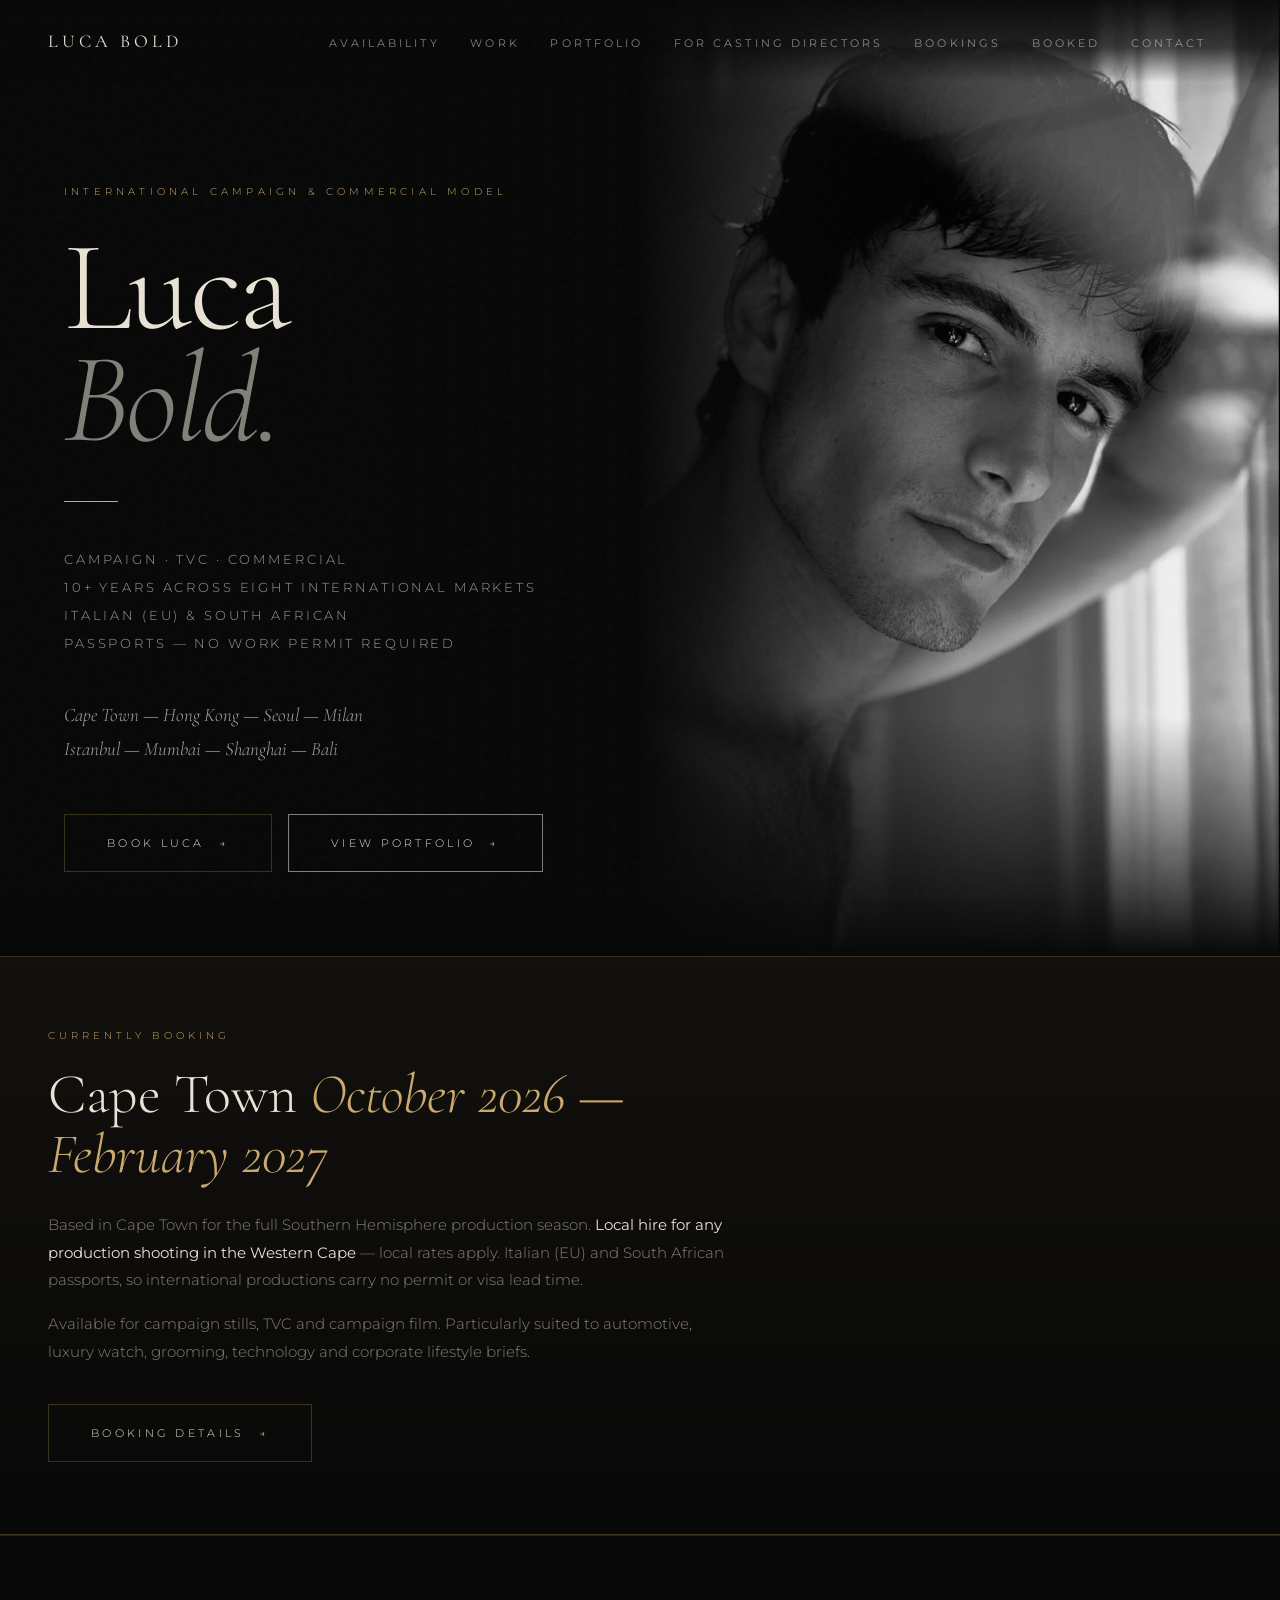
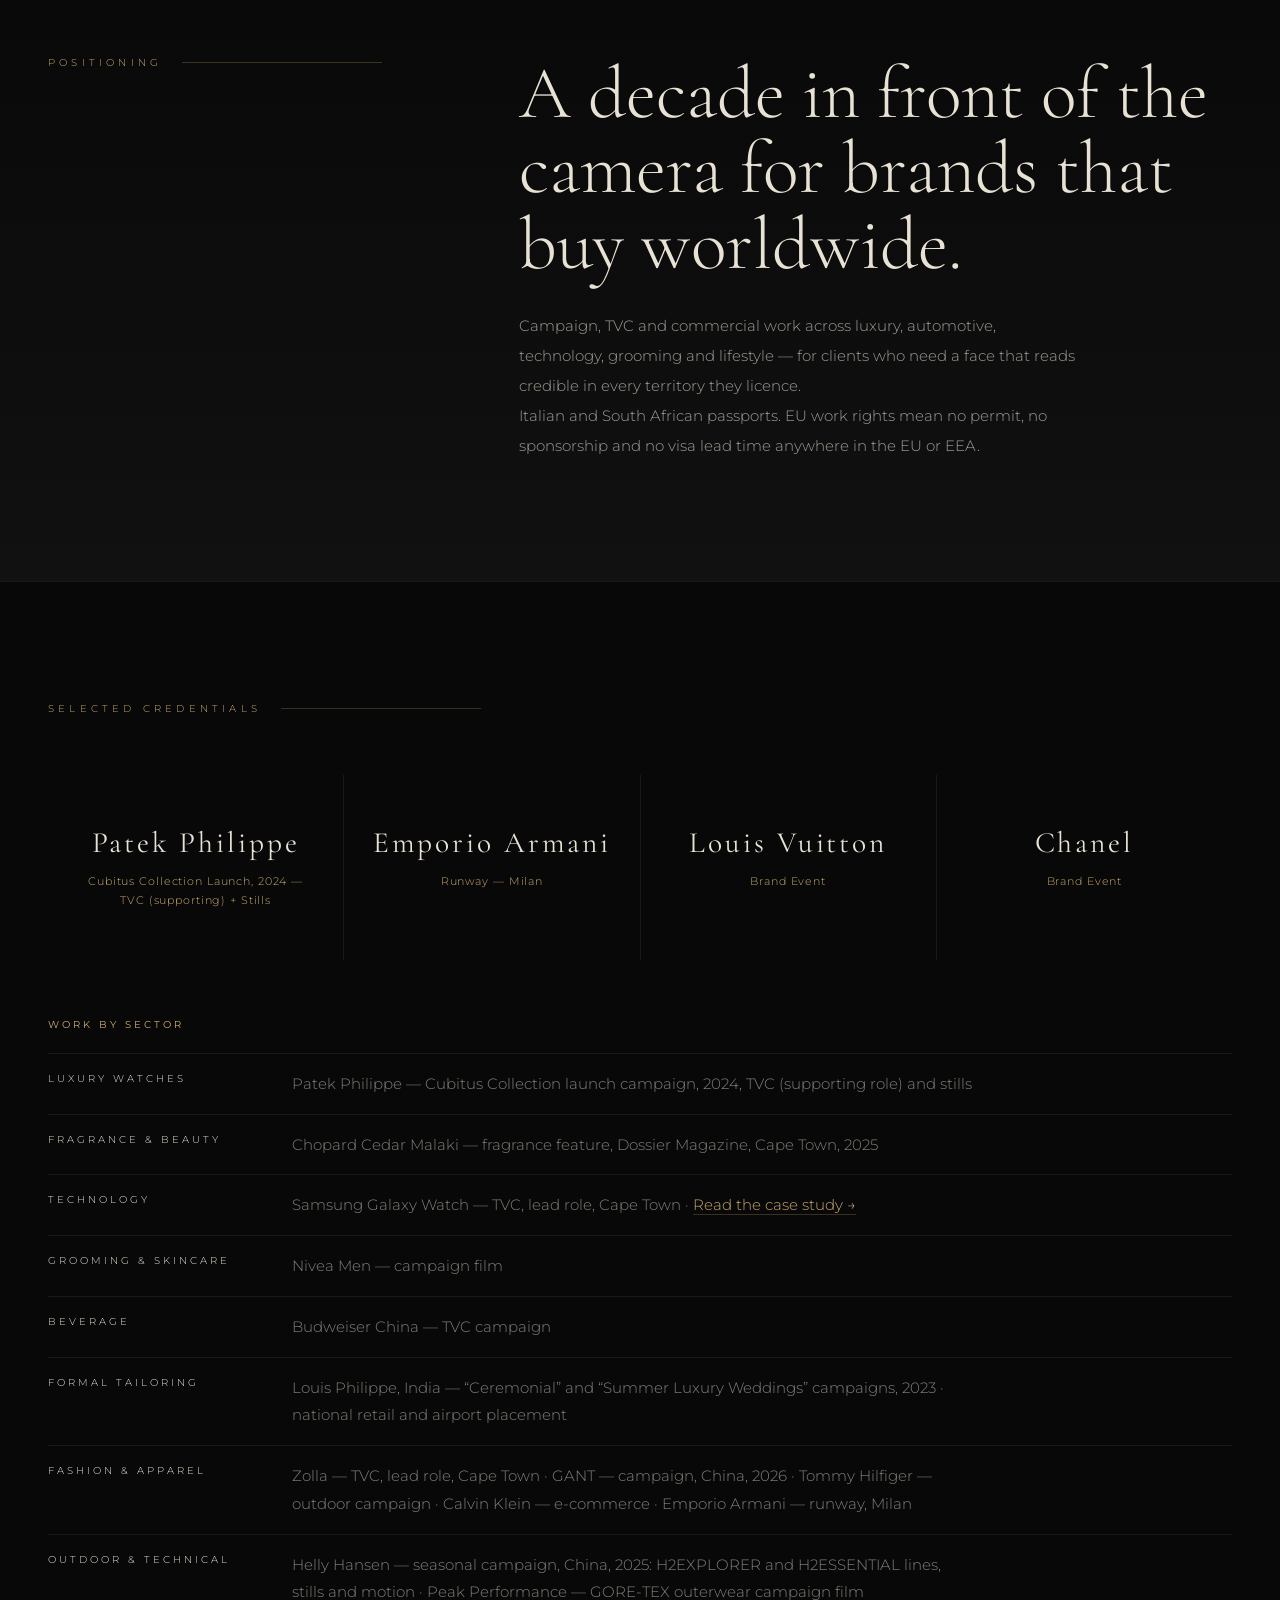
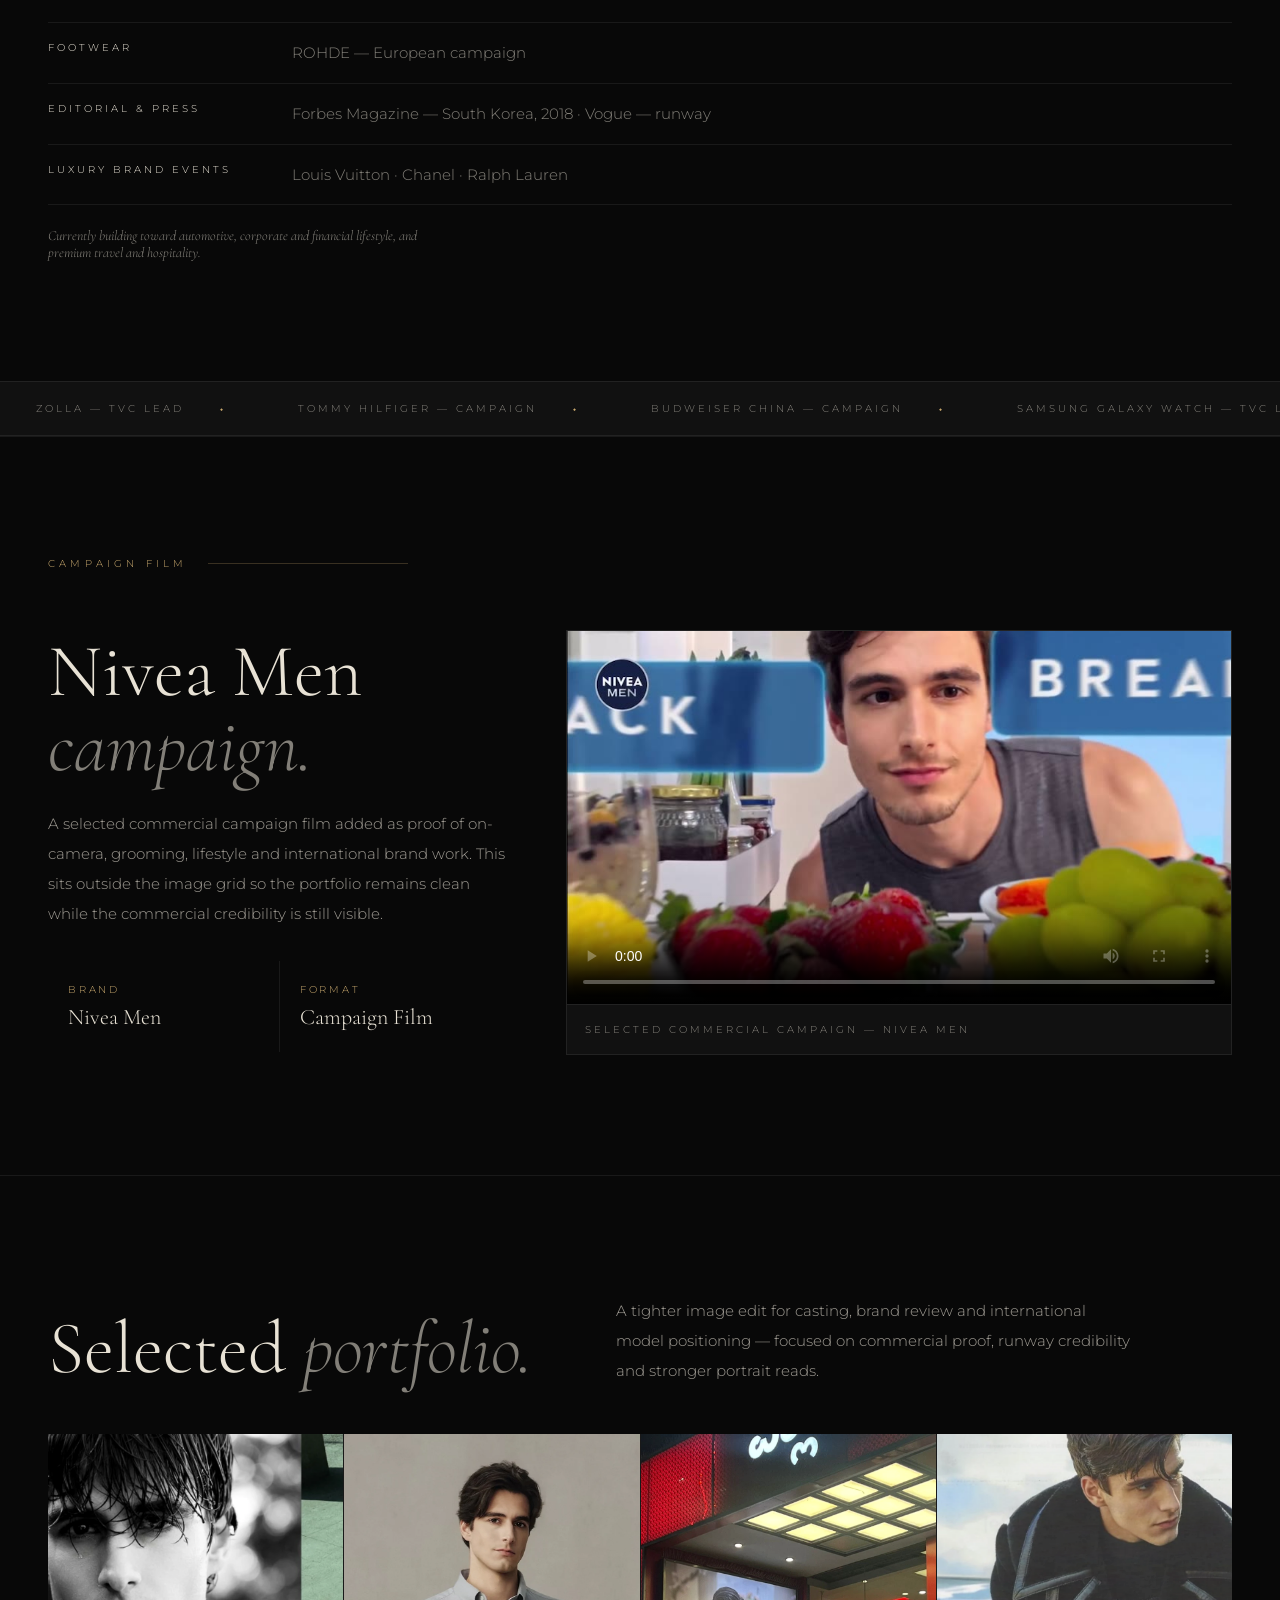
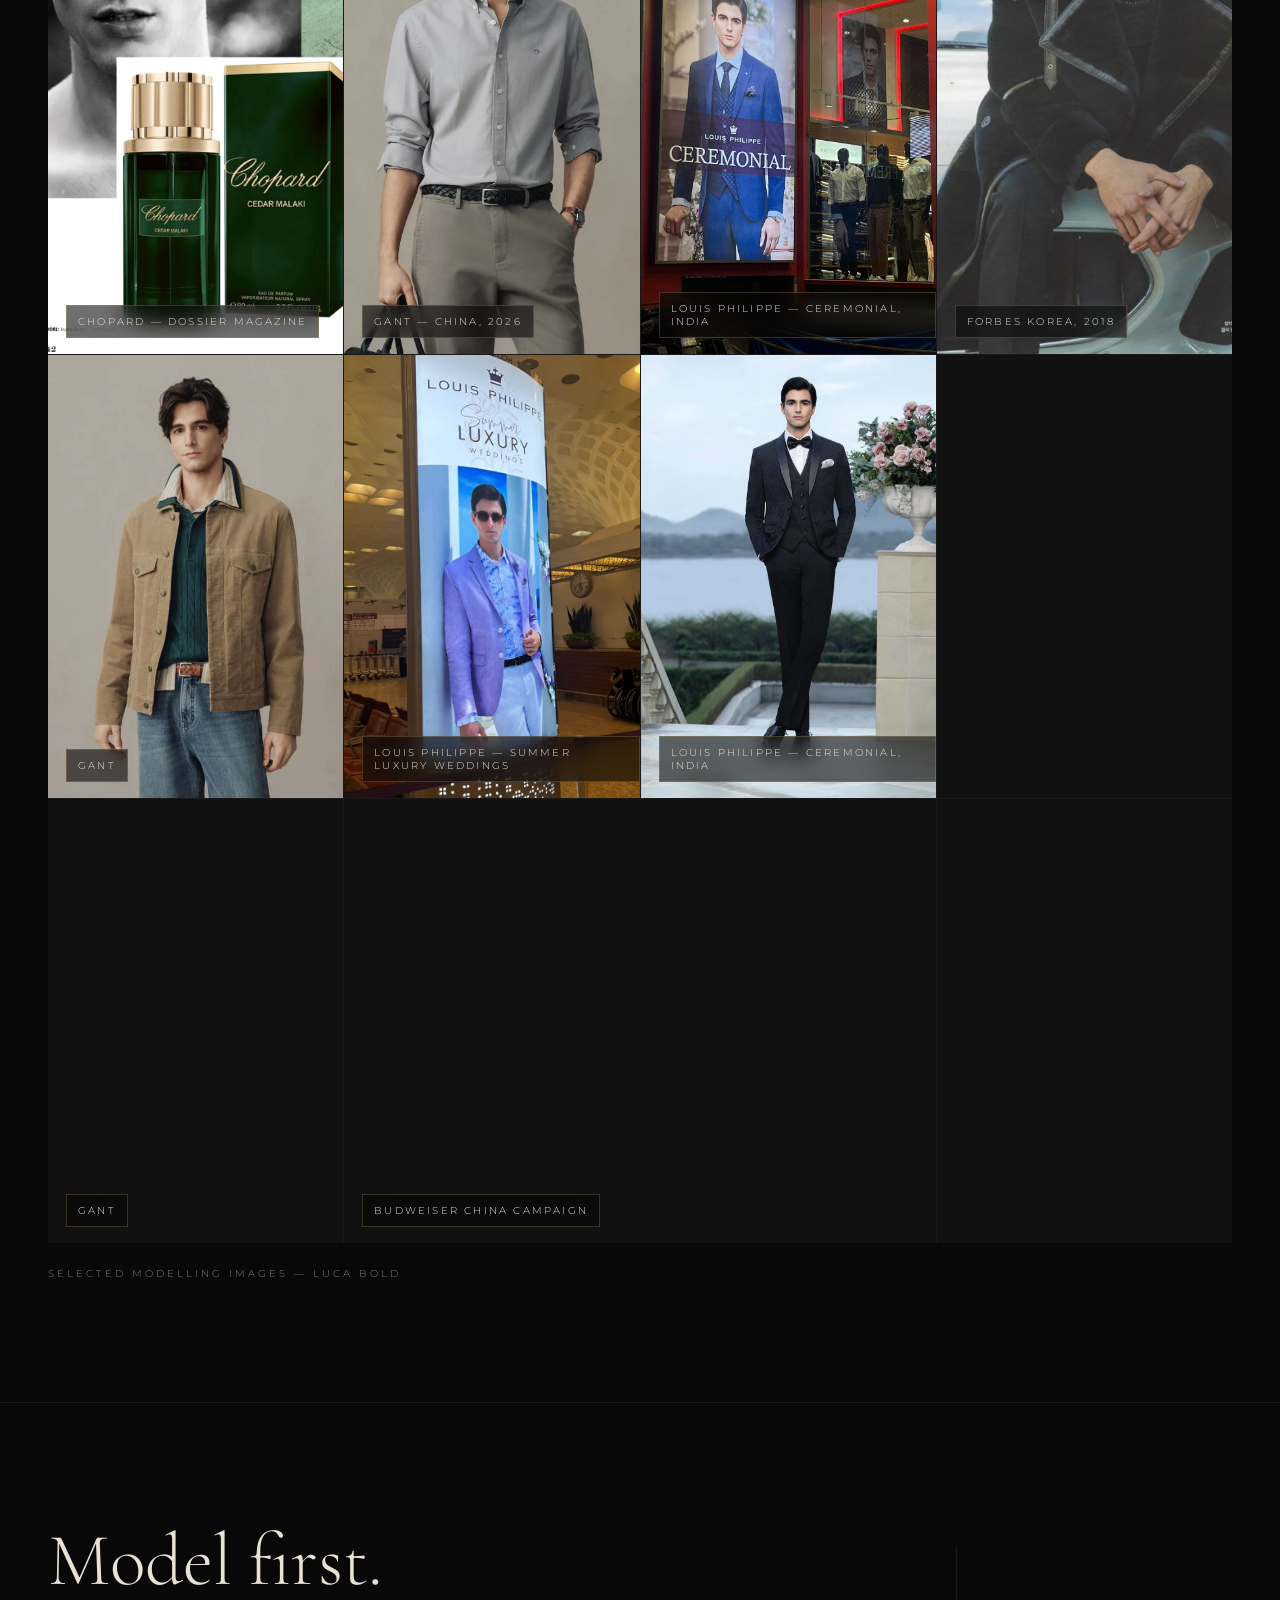
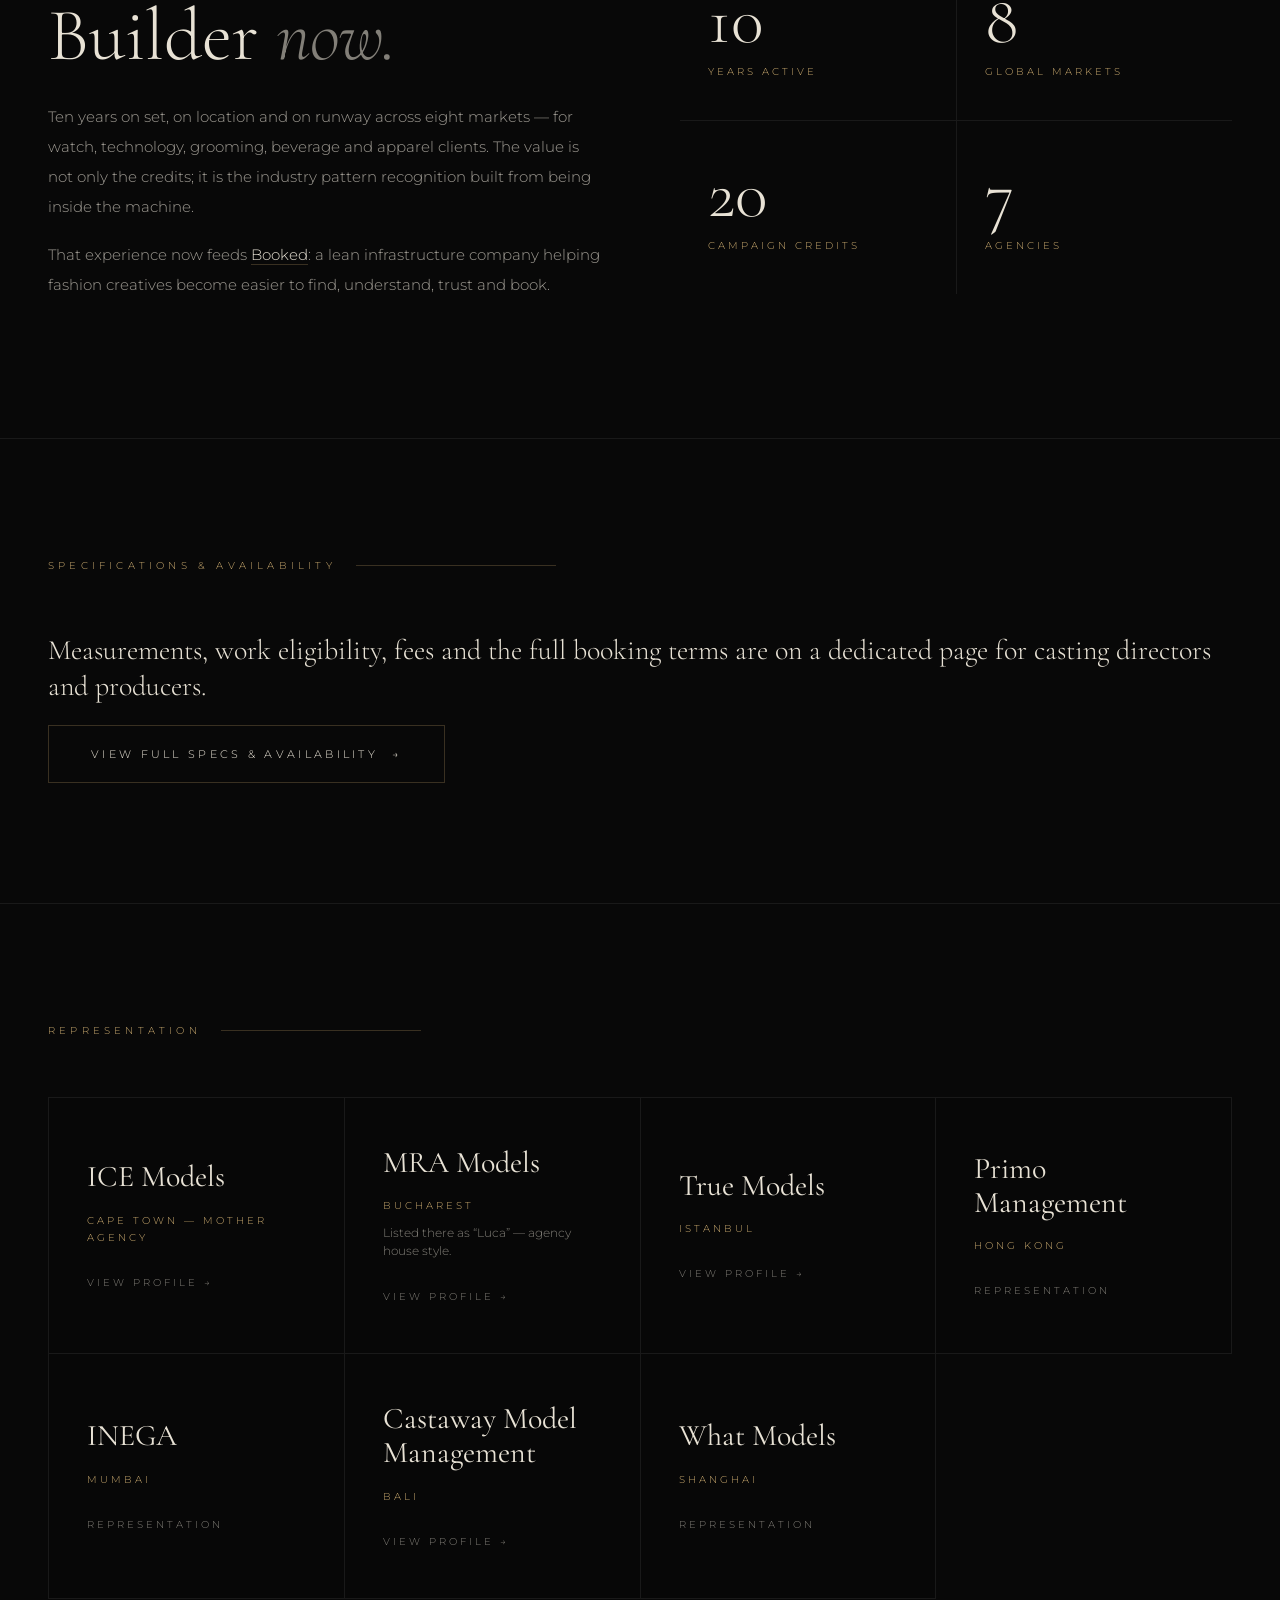
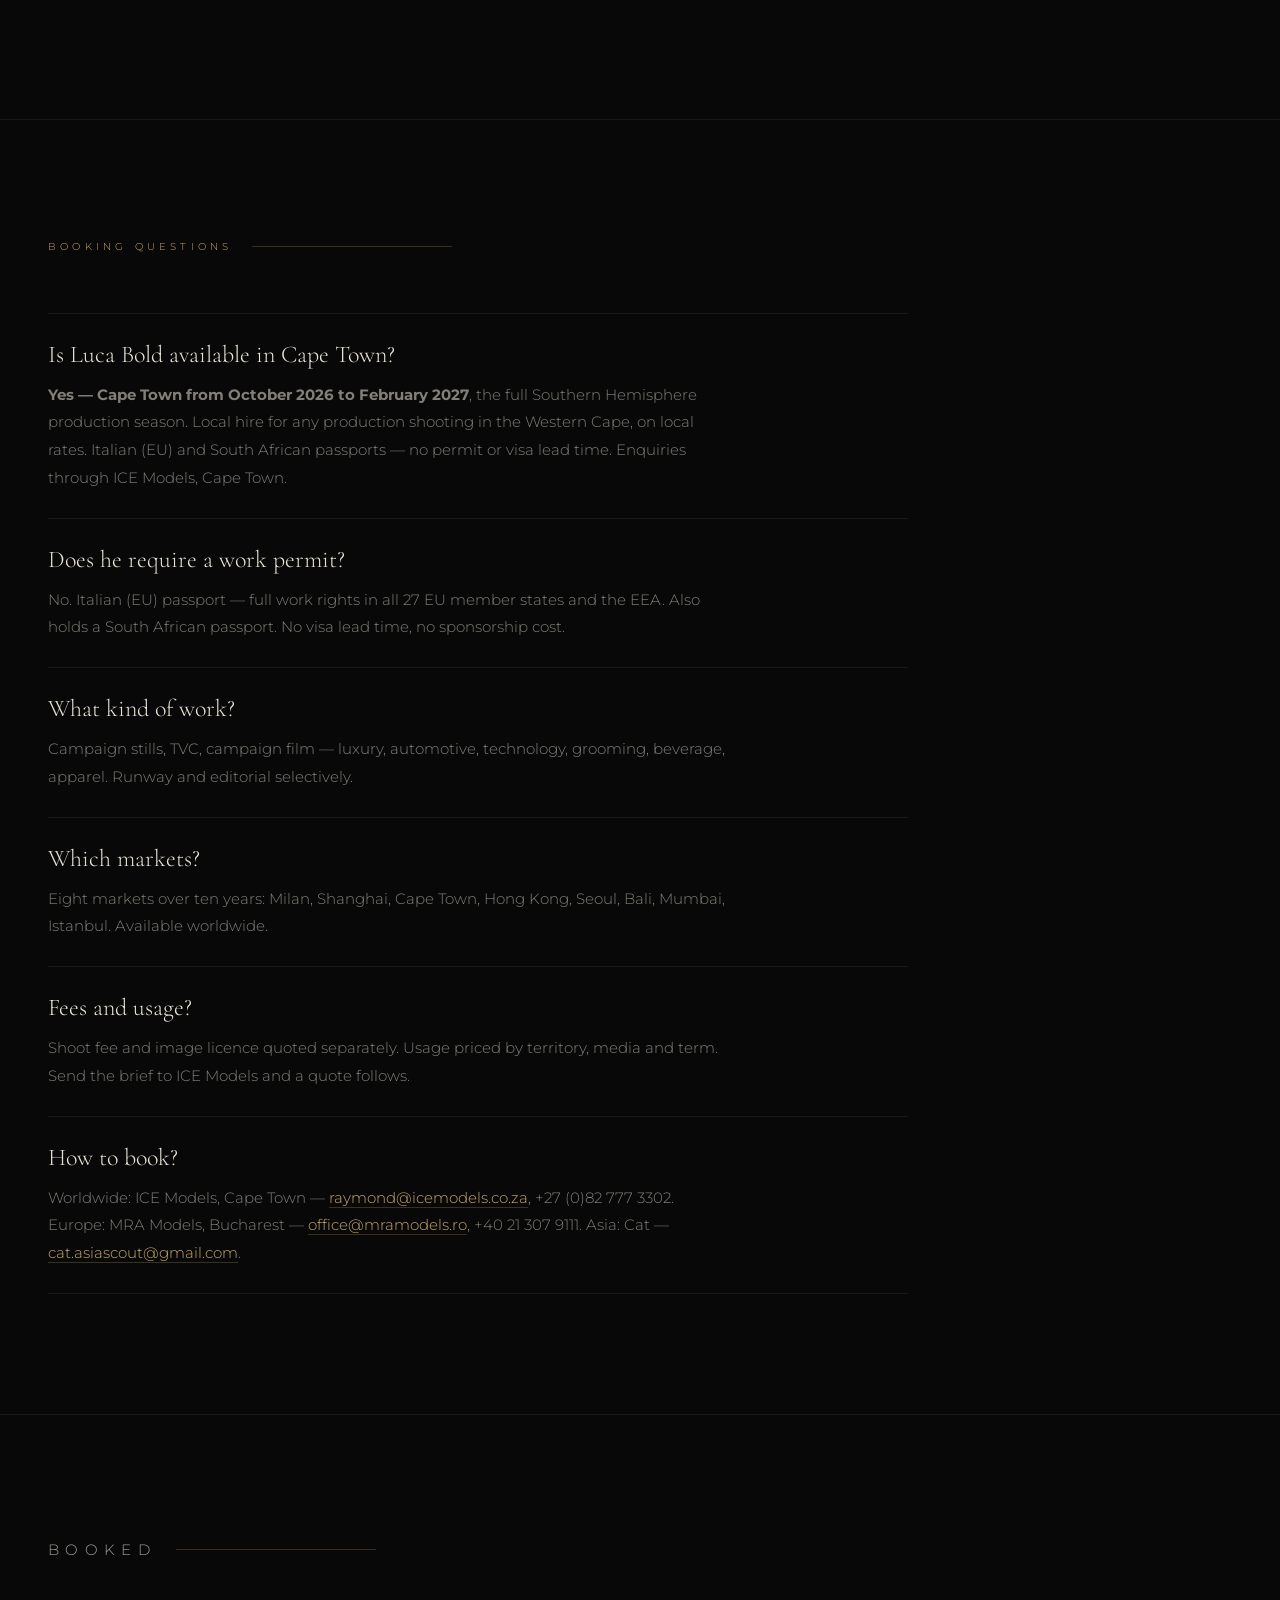
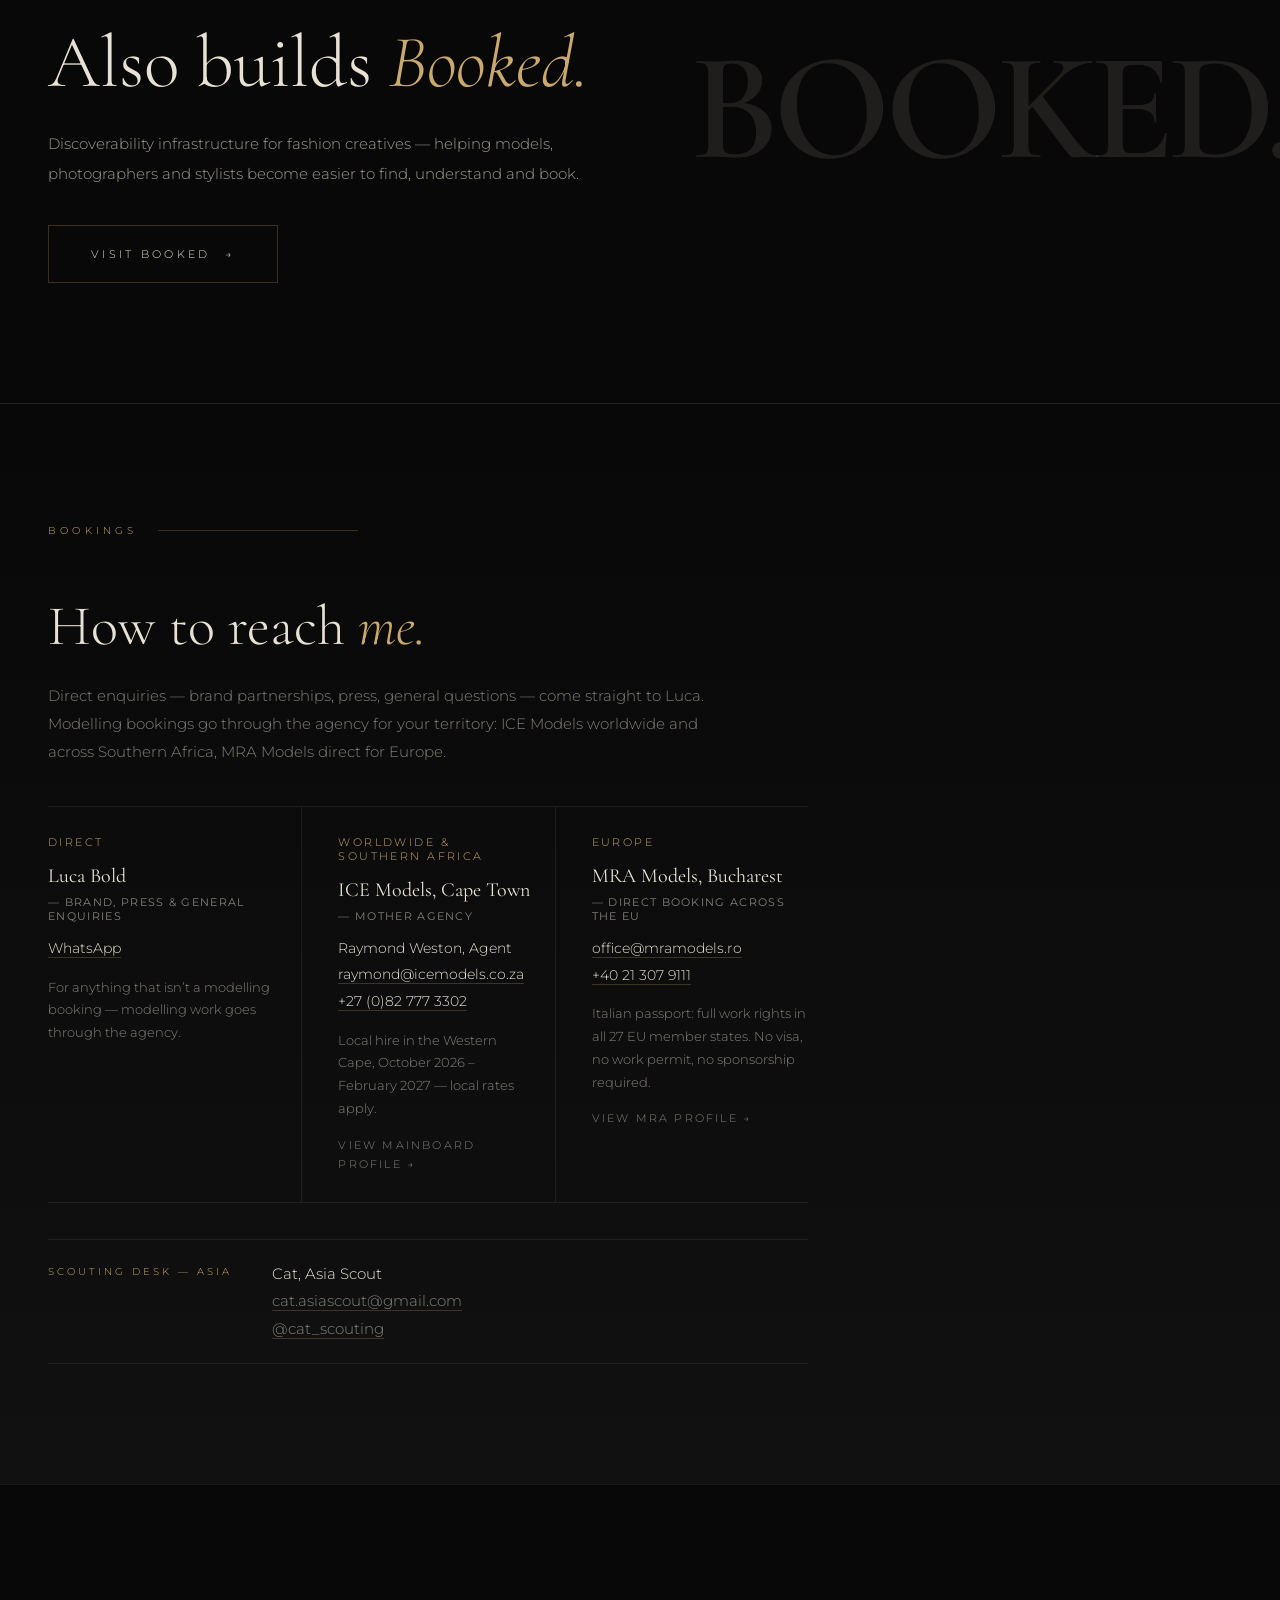
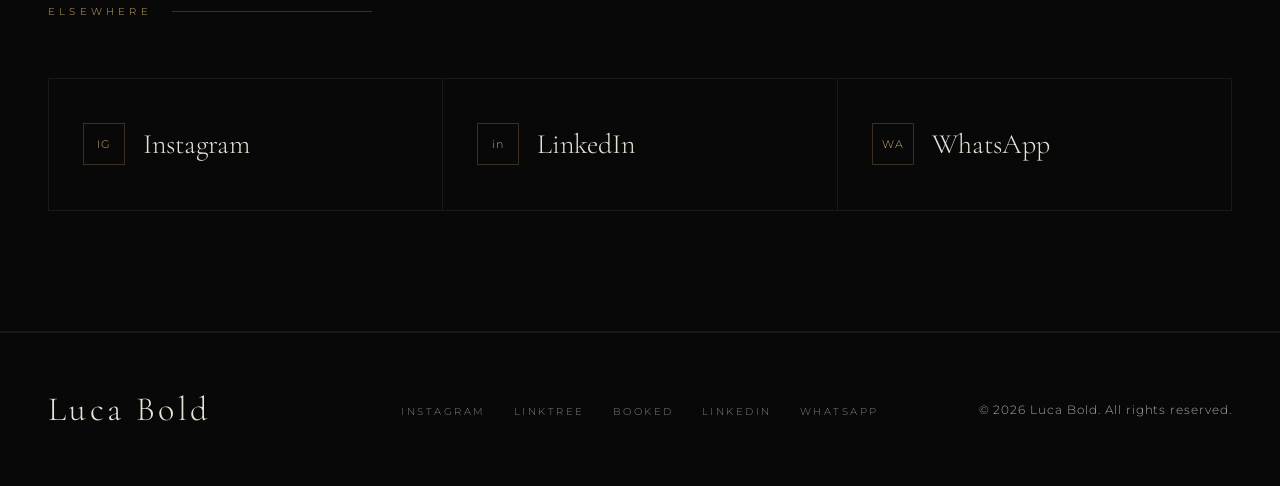
==== commit 9f879523: "fix: apply copy edits, repoint all bookednow.co.za links to /booked/ Copy: separate Armani runway fr" ====
--- a/index.html
+++ b/index.html
@@ -2753,9 +2753,9 @@
     },
     {
       "@type": "Organization",
-      "@id": "https://www.bookednow.co.za/#booked",
+      "@id": "https://www.lucabold.com/booked/#booked",
       "name": "Booked",
-      "url": "https://www.bookednow.co.za",
+      "url": "https://www.lucabold.com/booked/",
       "description": "Booked is a discoverability infrastructure company for fashion creatives — models, photographers, stylists, art directors and creative directors who are not booking at the level their work deserves because their digital presence is illegible to AI recommendation systems, casting platforms and search.",
       "founder": {
         "@id": "https://www.lucabold.com/#luca-bold"
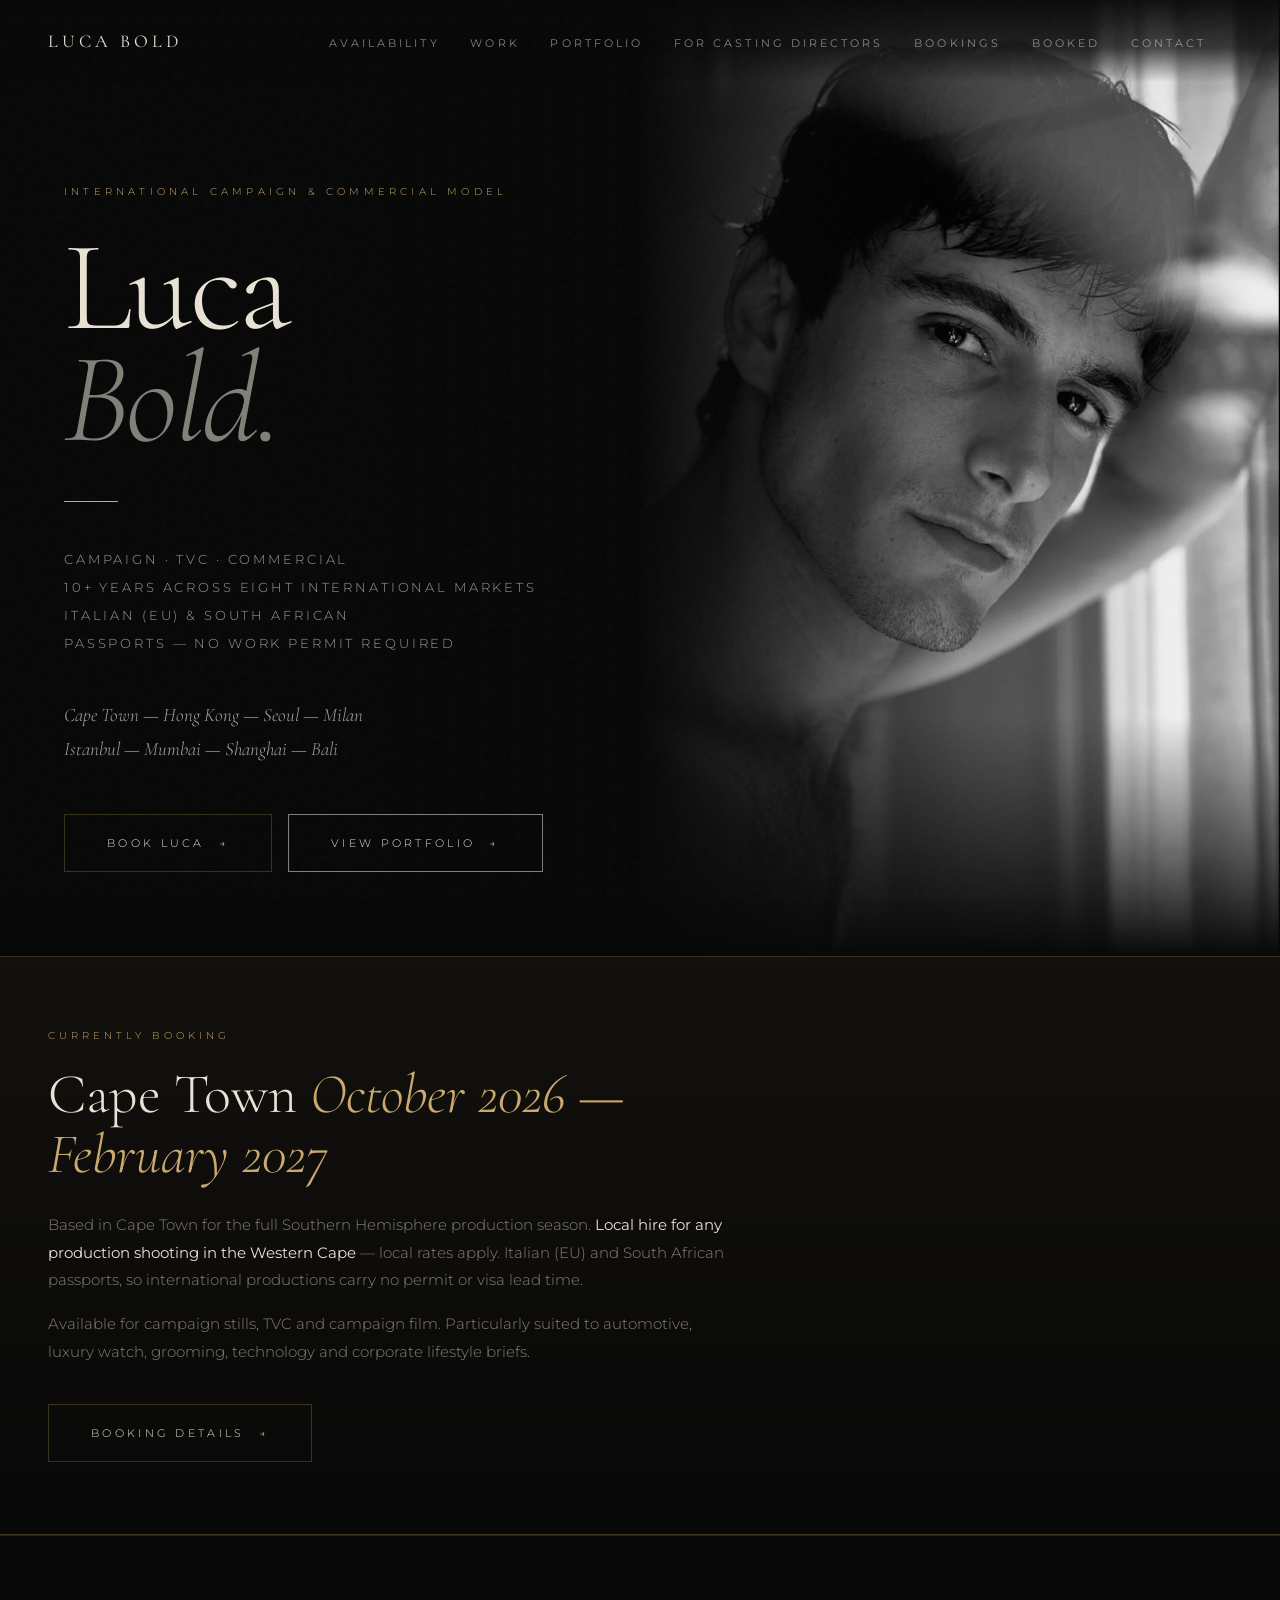
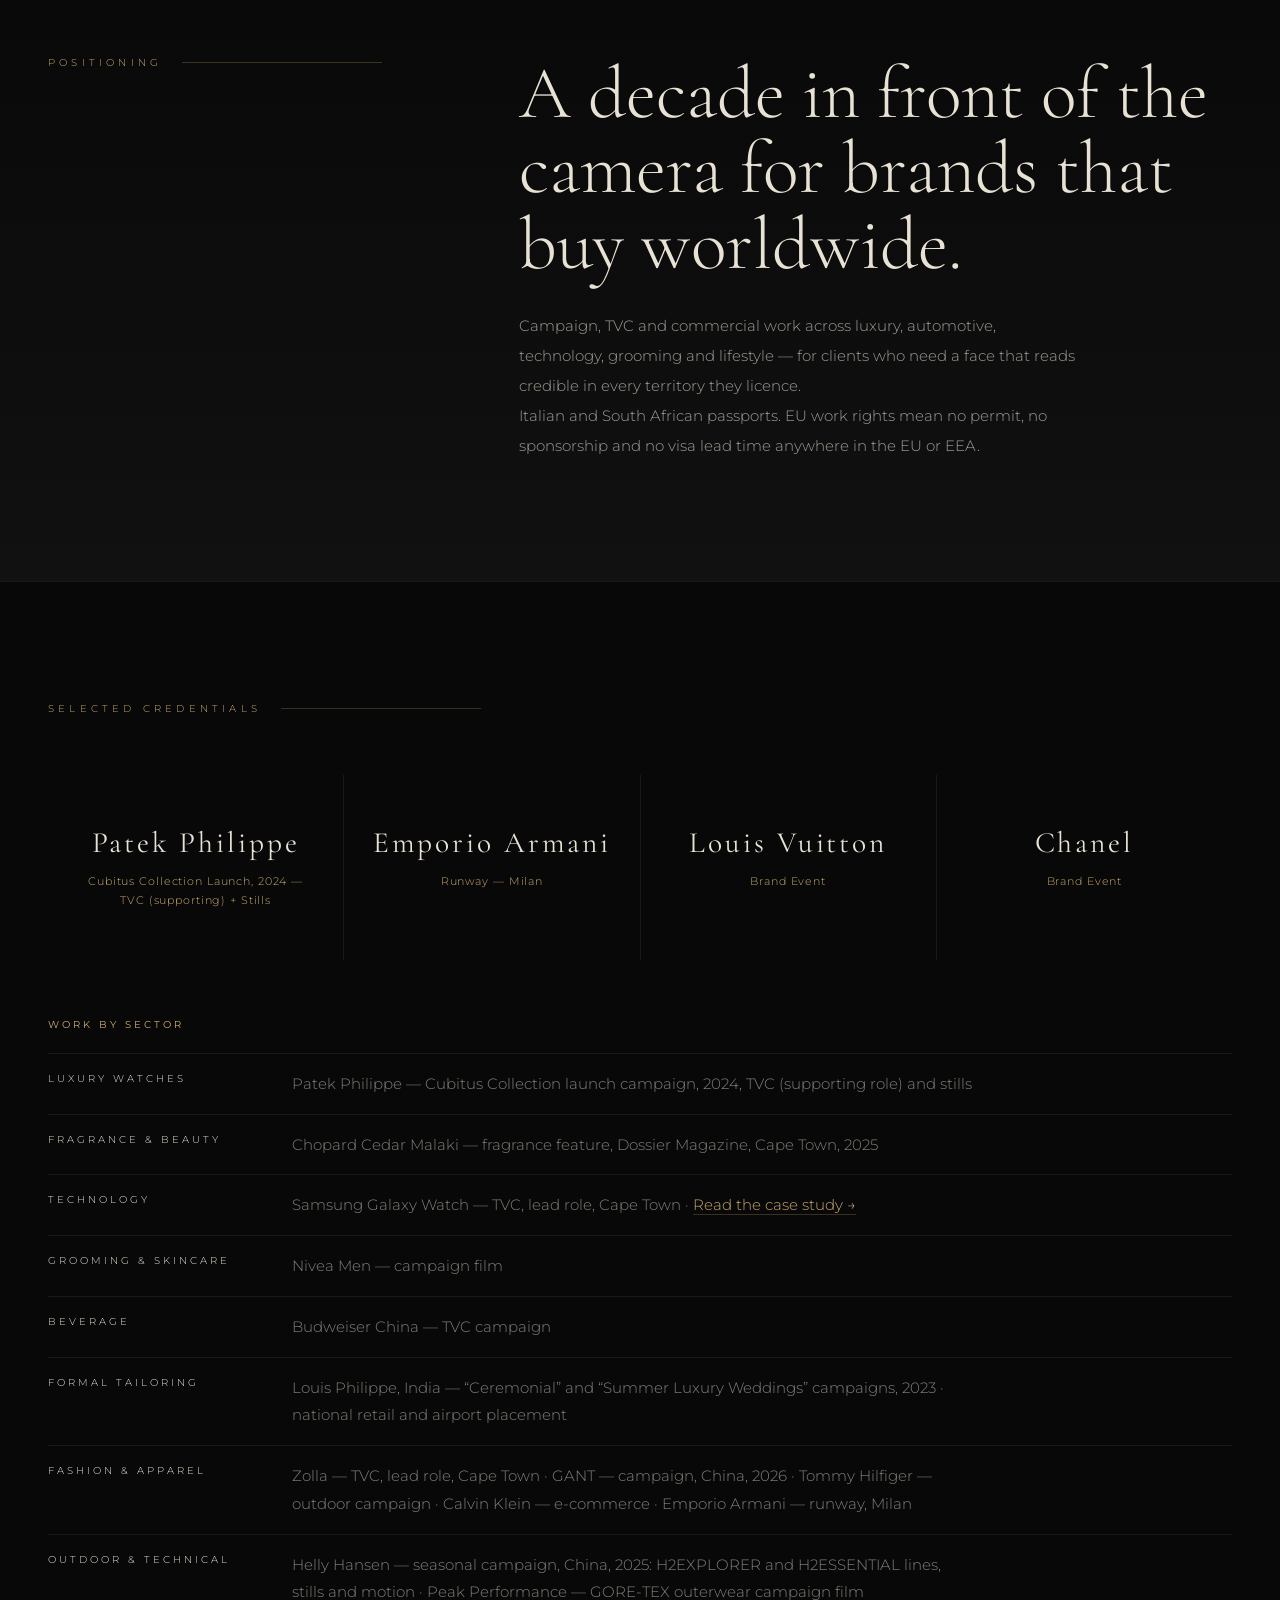
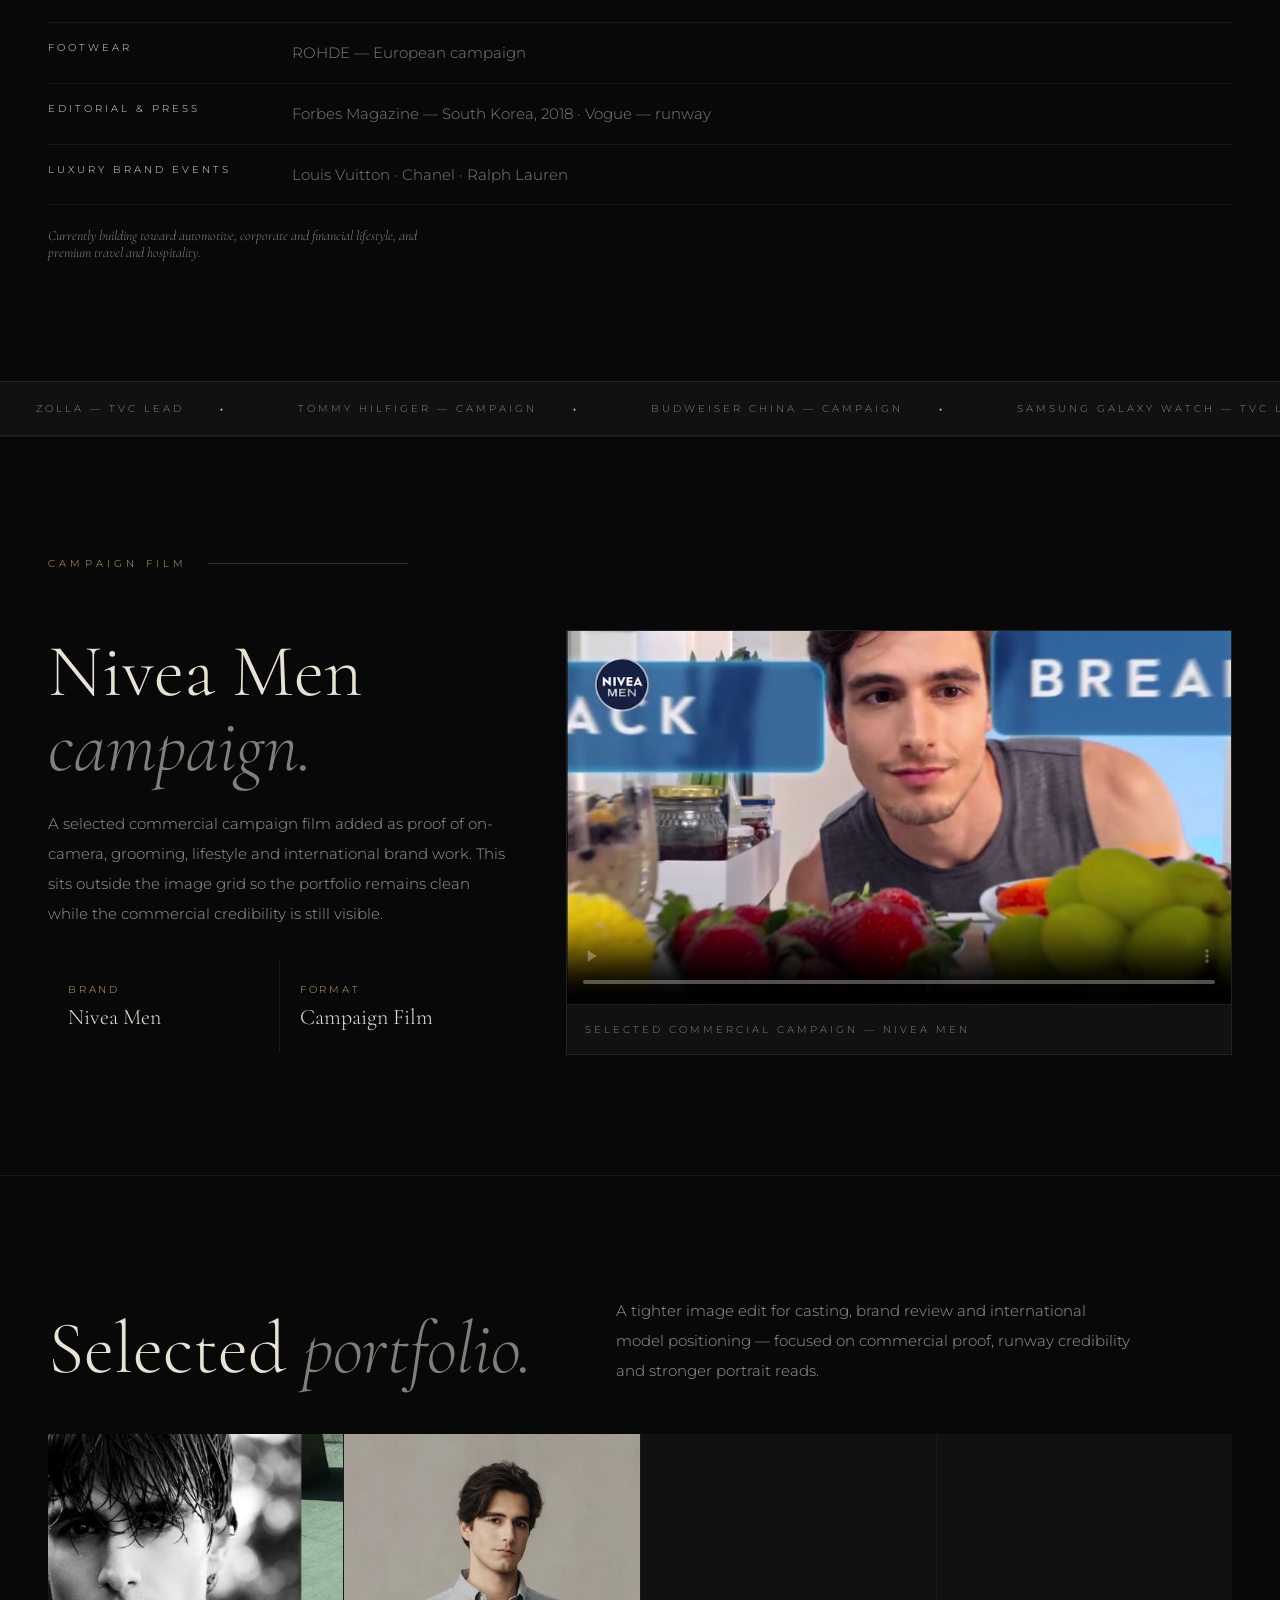
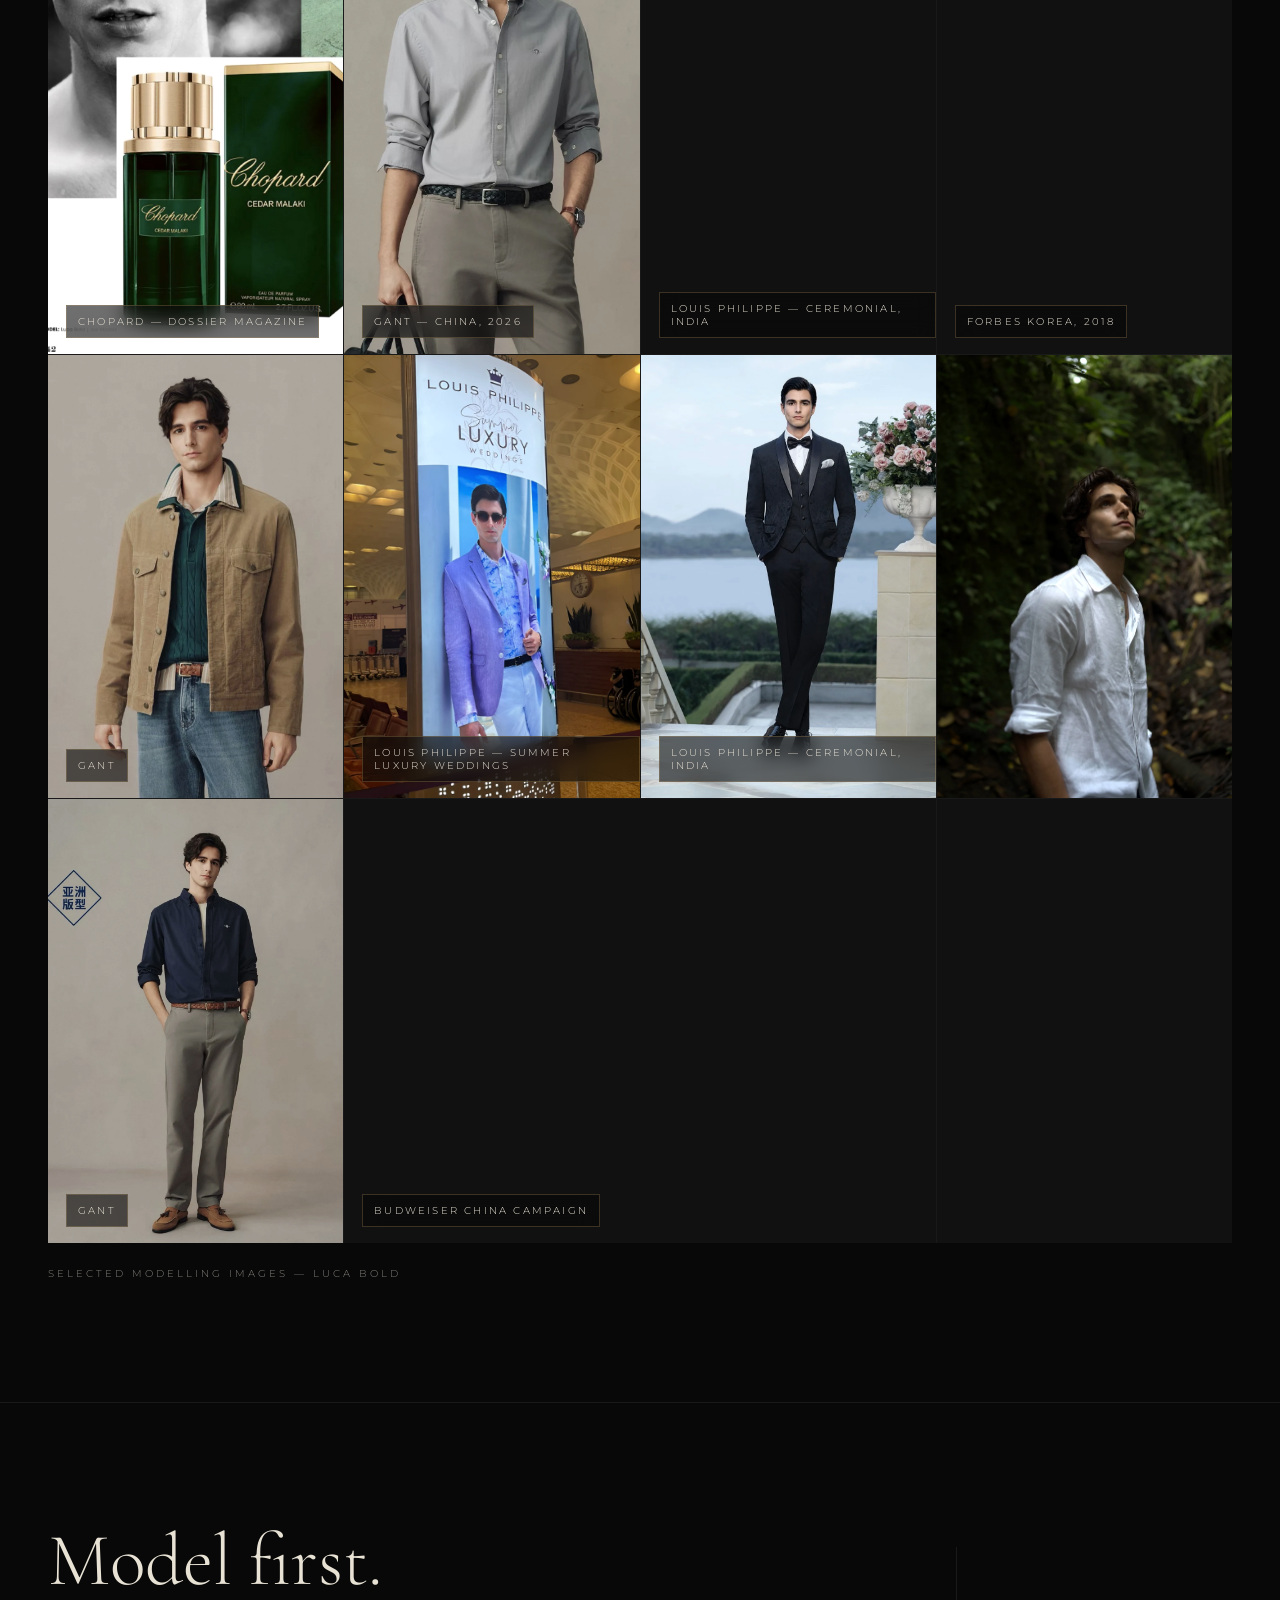
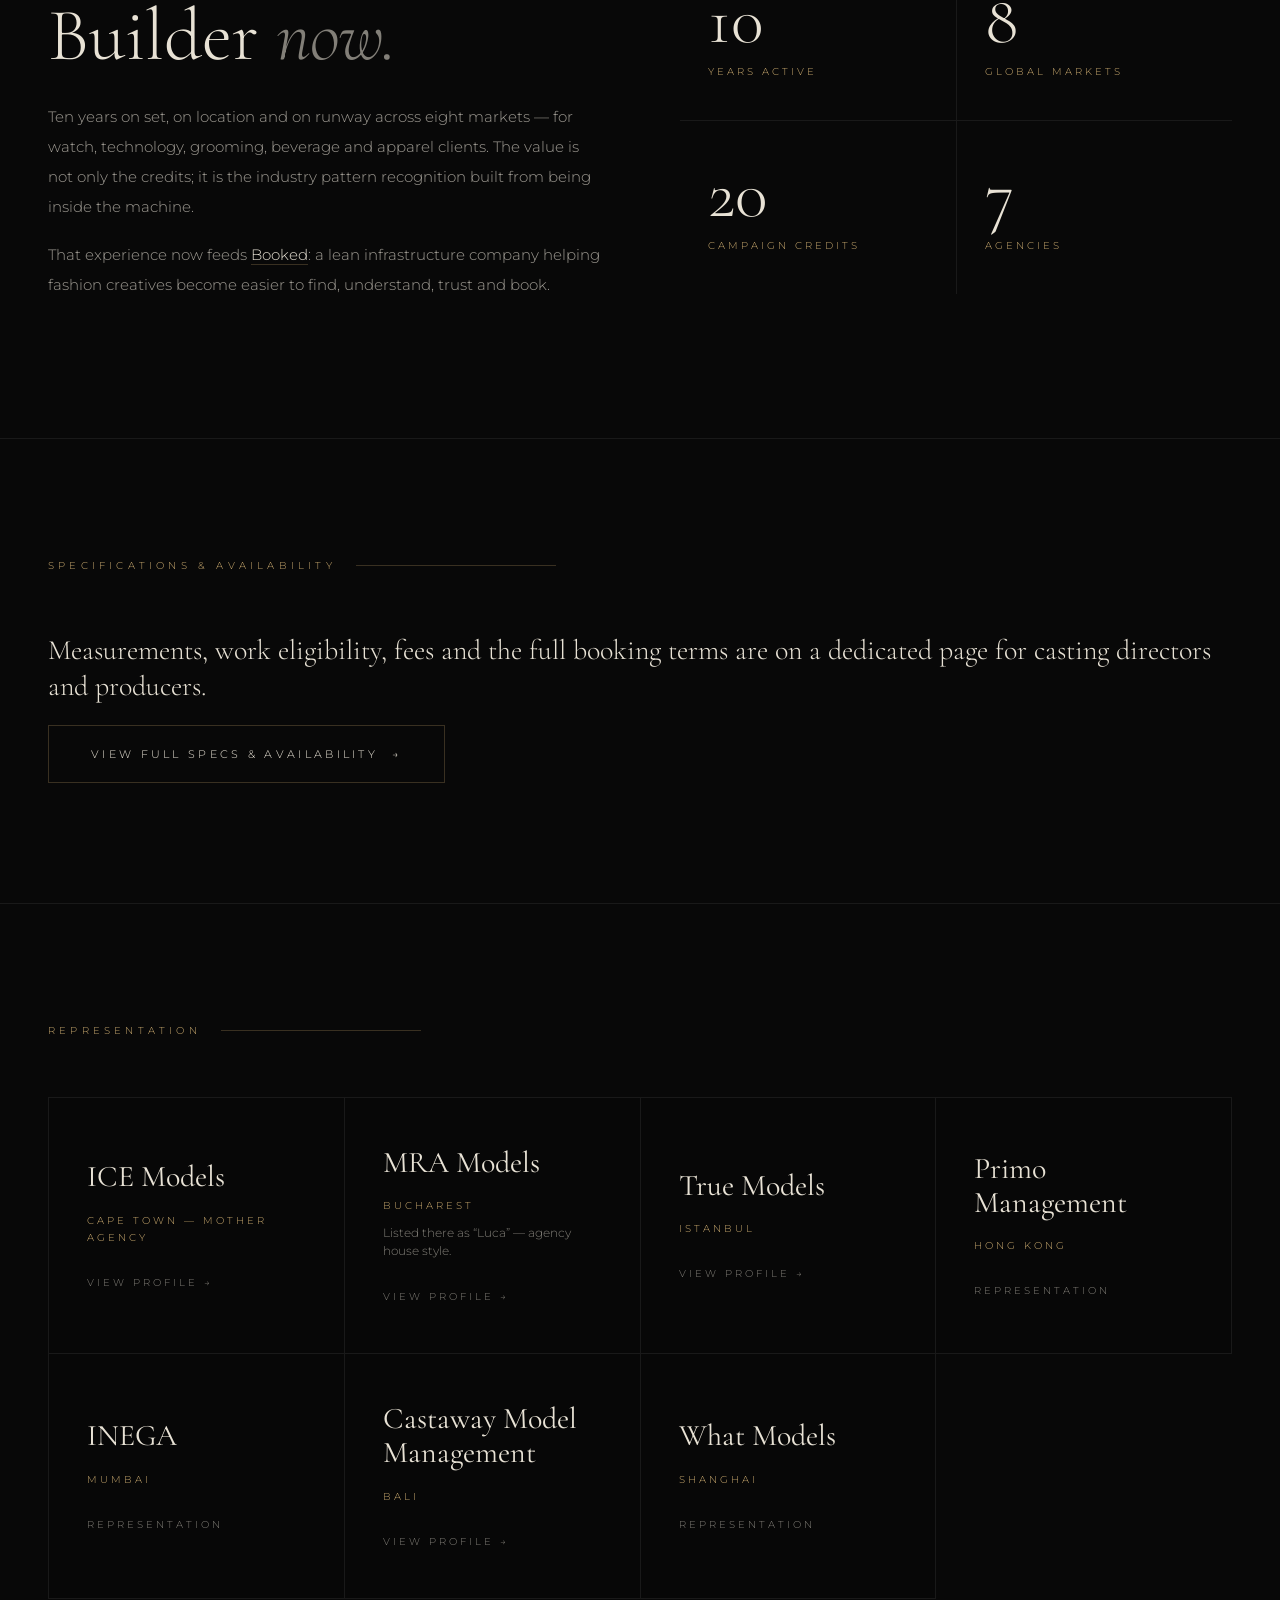
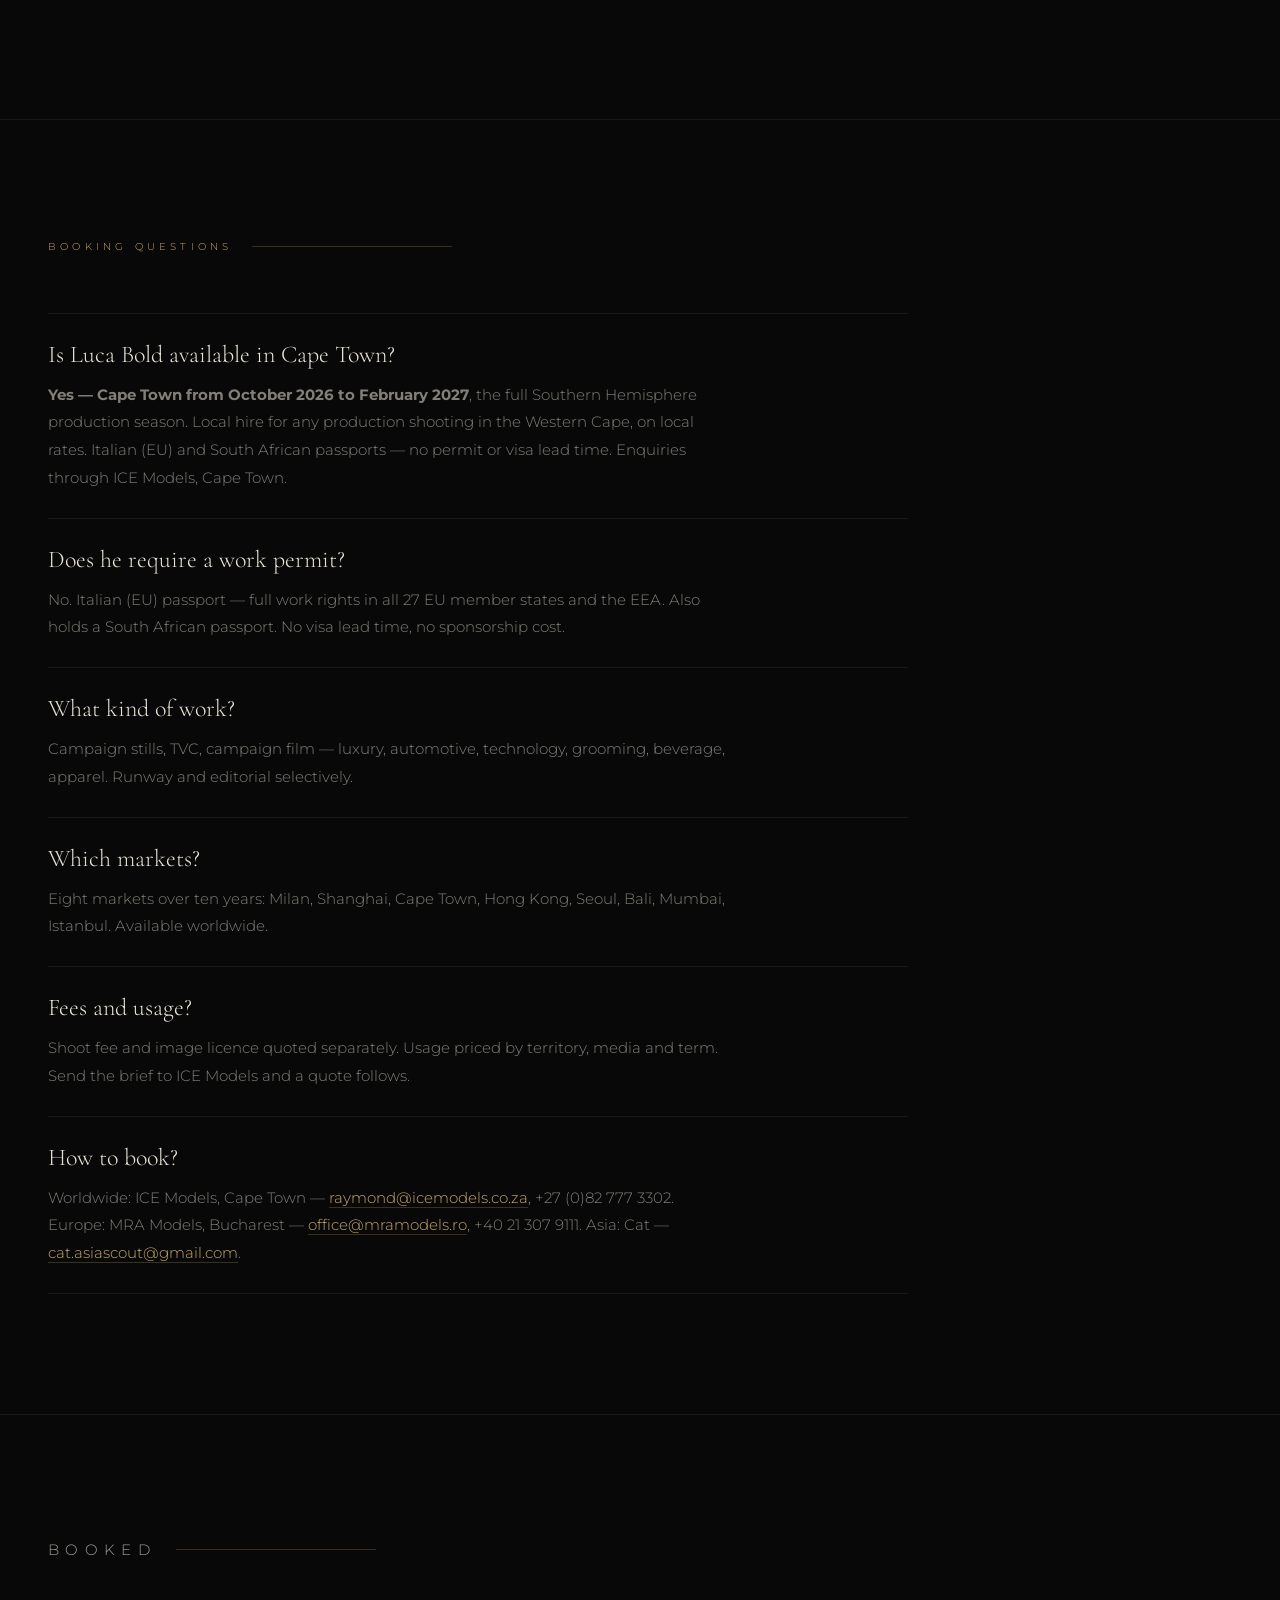
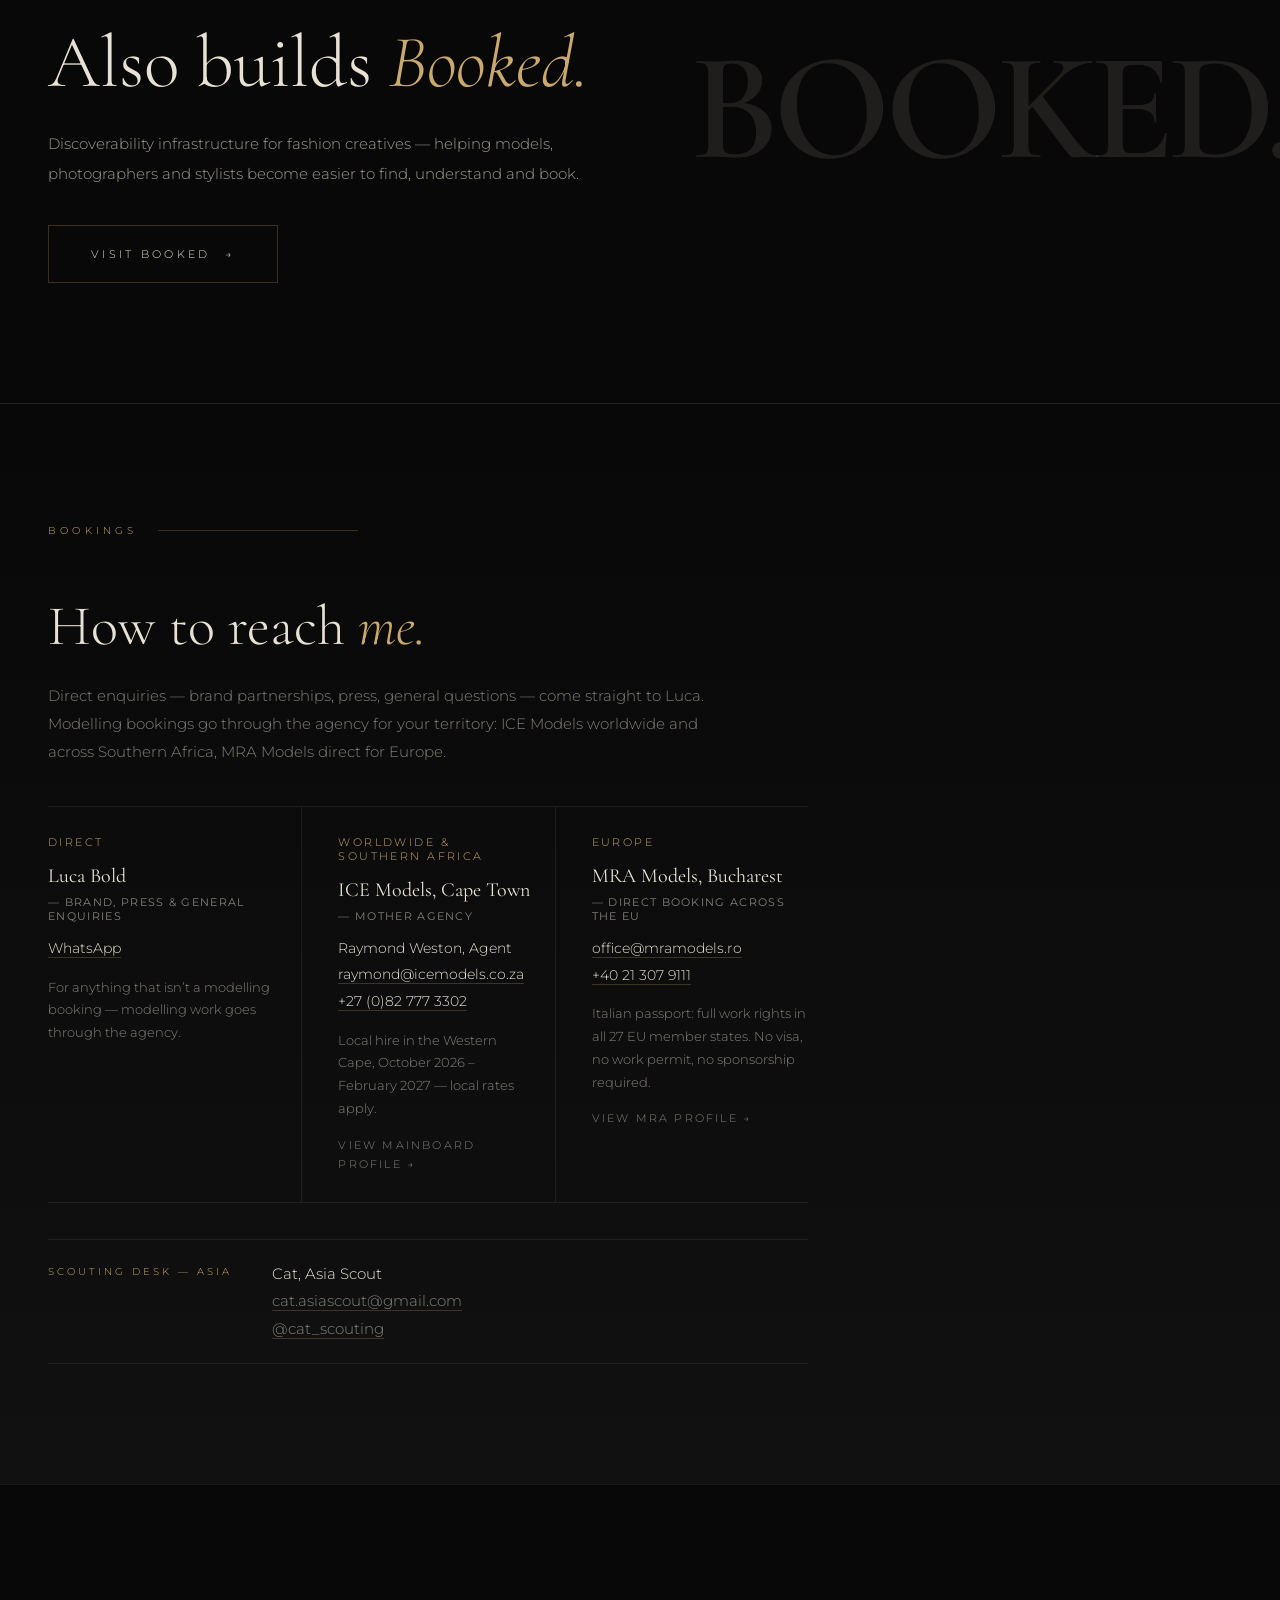
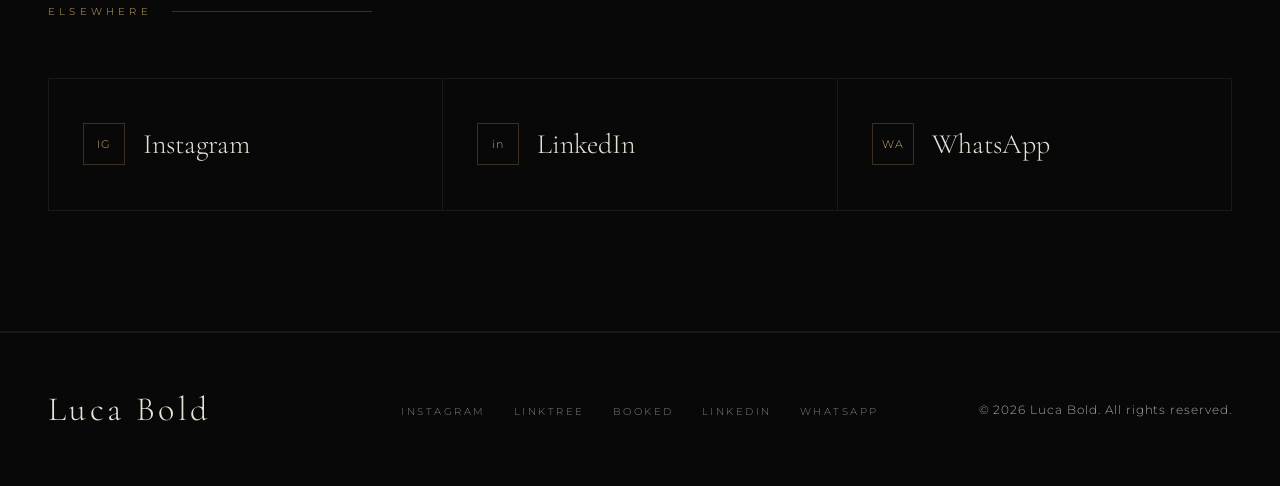
==== commit 91bdac1d: "fix: reconcile JSON-LD across pages, expand undated credits list (task 3) Booked Organization: set a" ====
--- a/index.html
+++ b/index.html
@@ -2760,12 +2760,13 @@
       "founder": {
         "@id": "https://www.lucabold.com/#luca-bold"
       },
-      "areaServed": "Worldwide",
+      "areaServed": ["Cape Town", "Johannesburg"],
       "knowsAbout": [
         "AI visibility audits",
         "Portfolio infrastructure",
         "Schema and metadata optimisation",
-        "Booking path architecture"
+        "Booking path architecture",
+        "Structured data for creative portfolios"
       ]
     },
     {
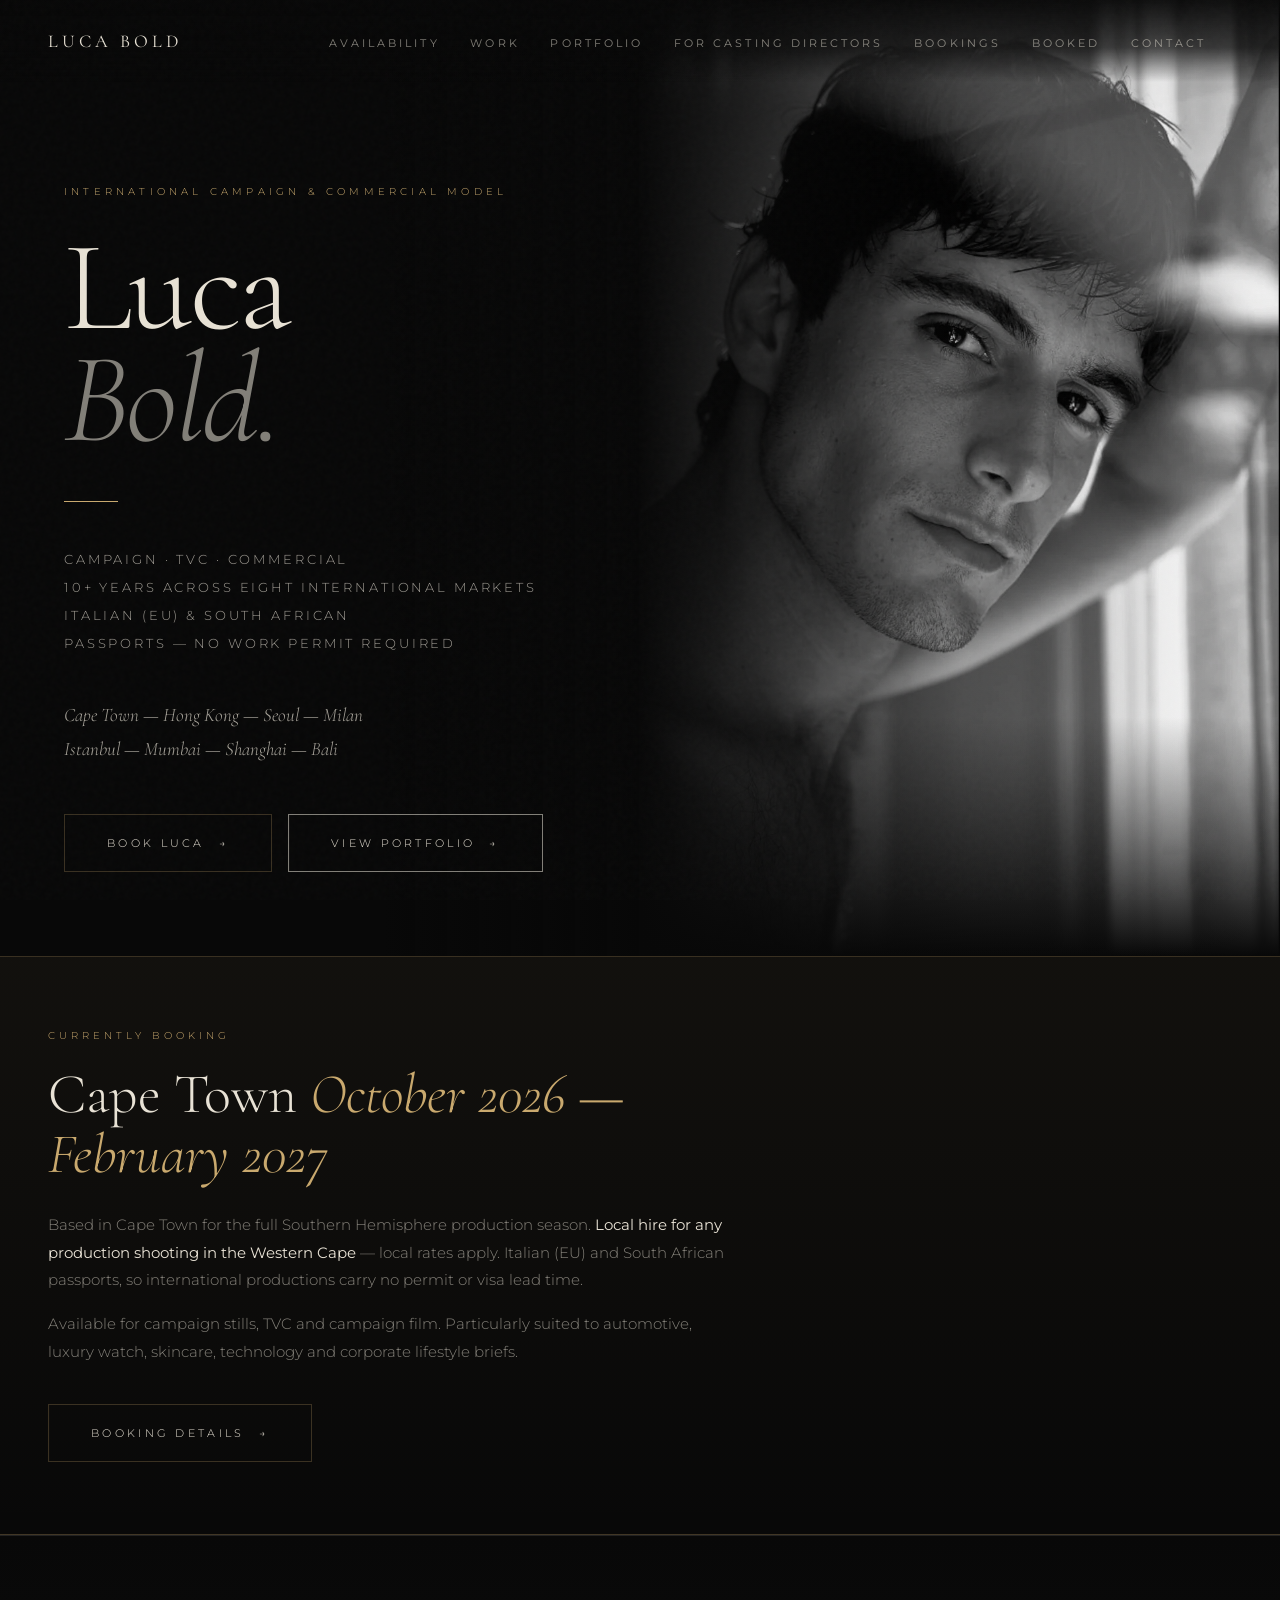
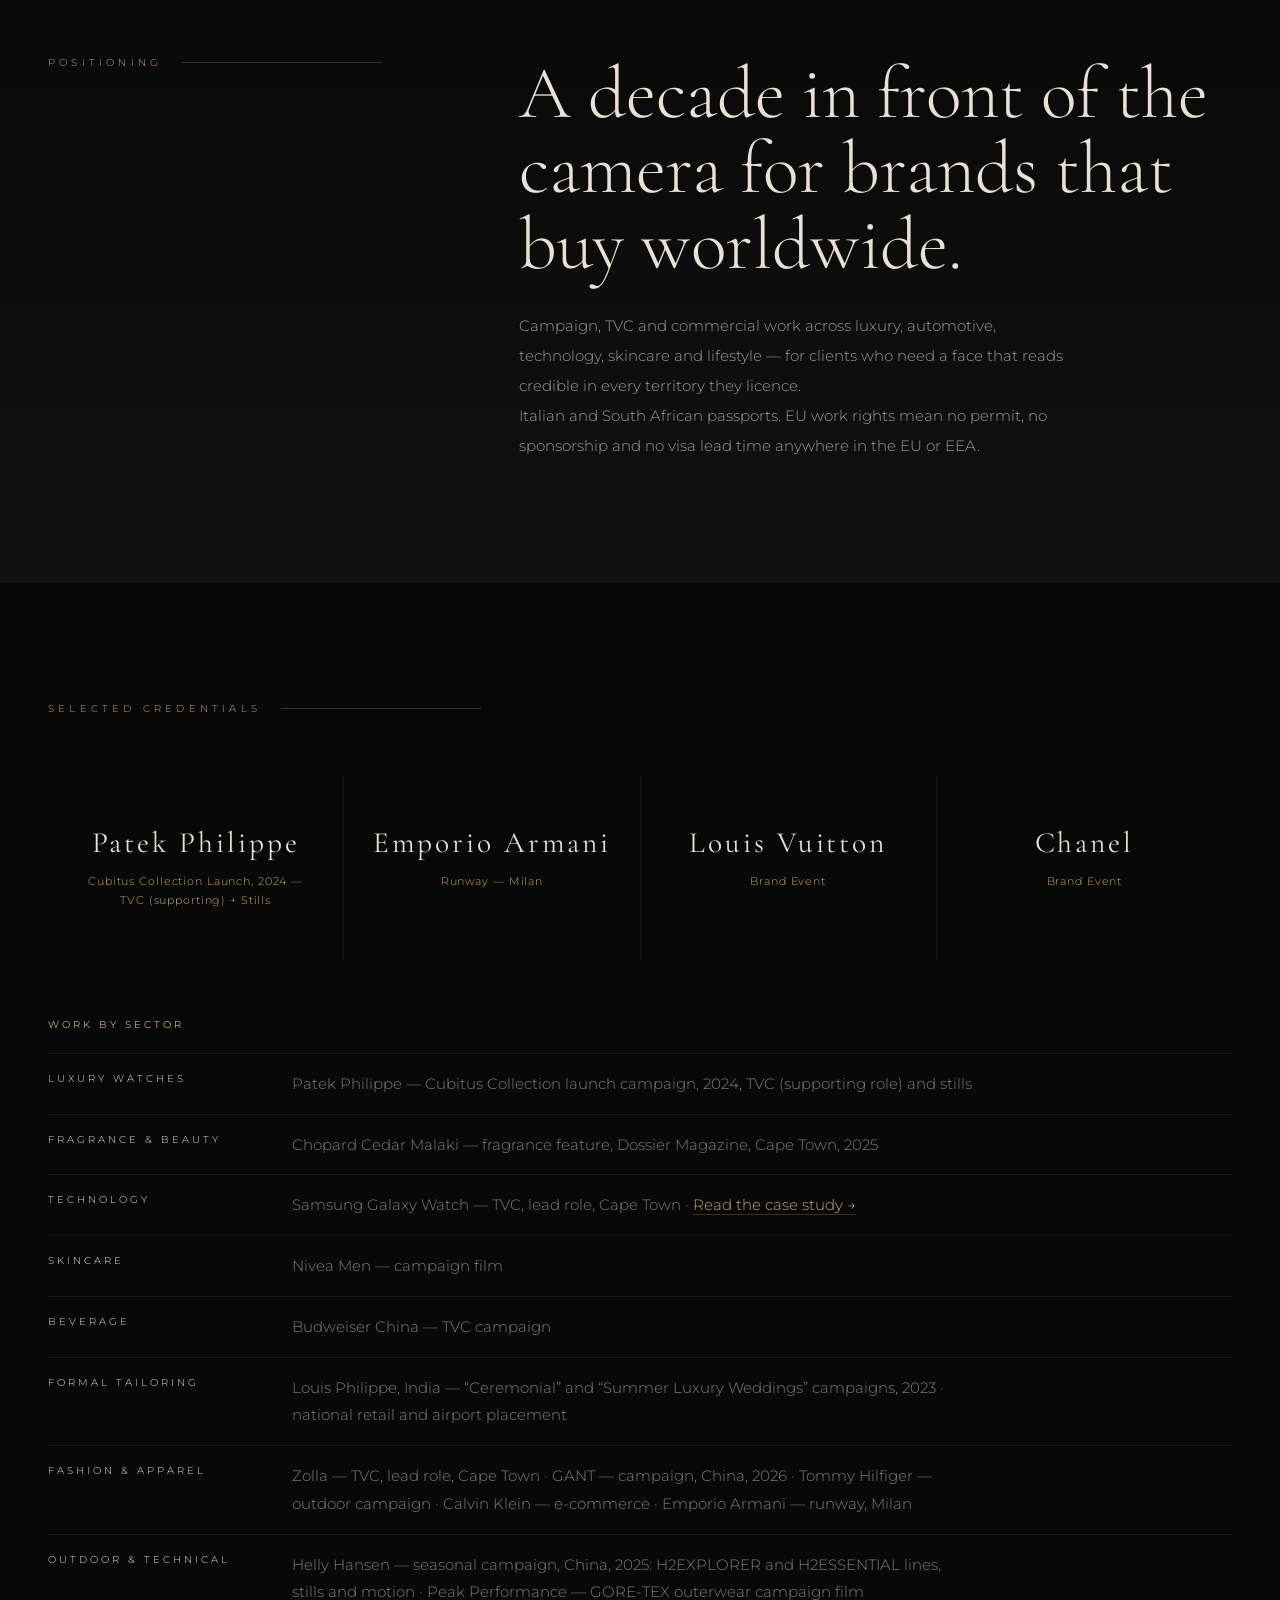
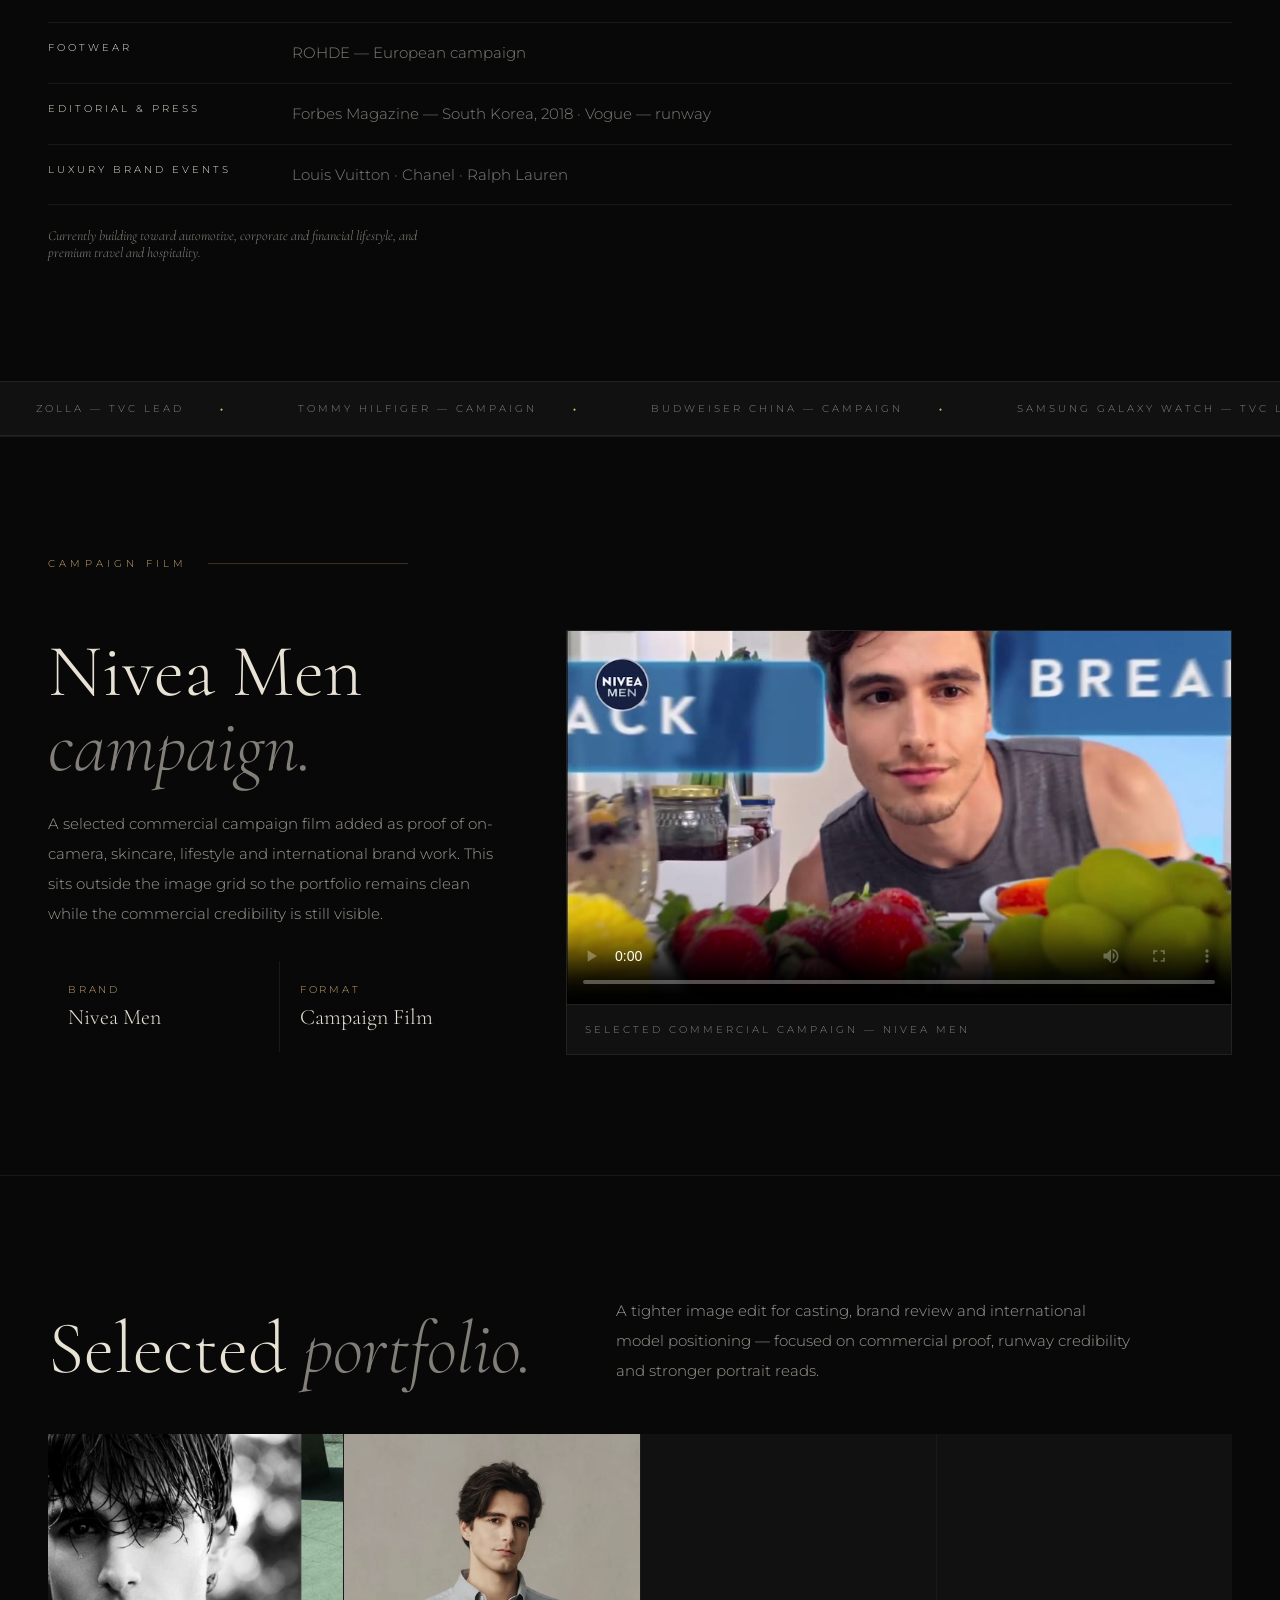
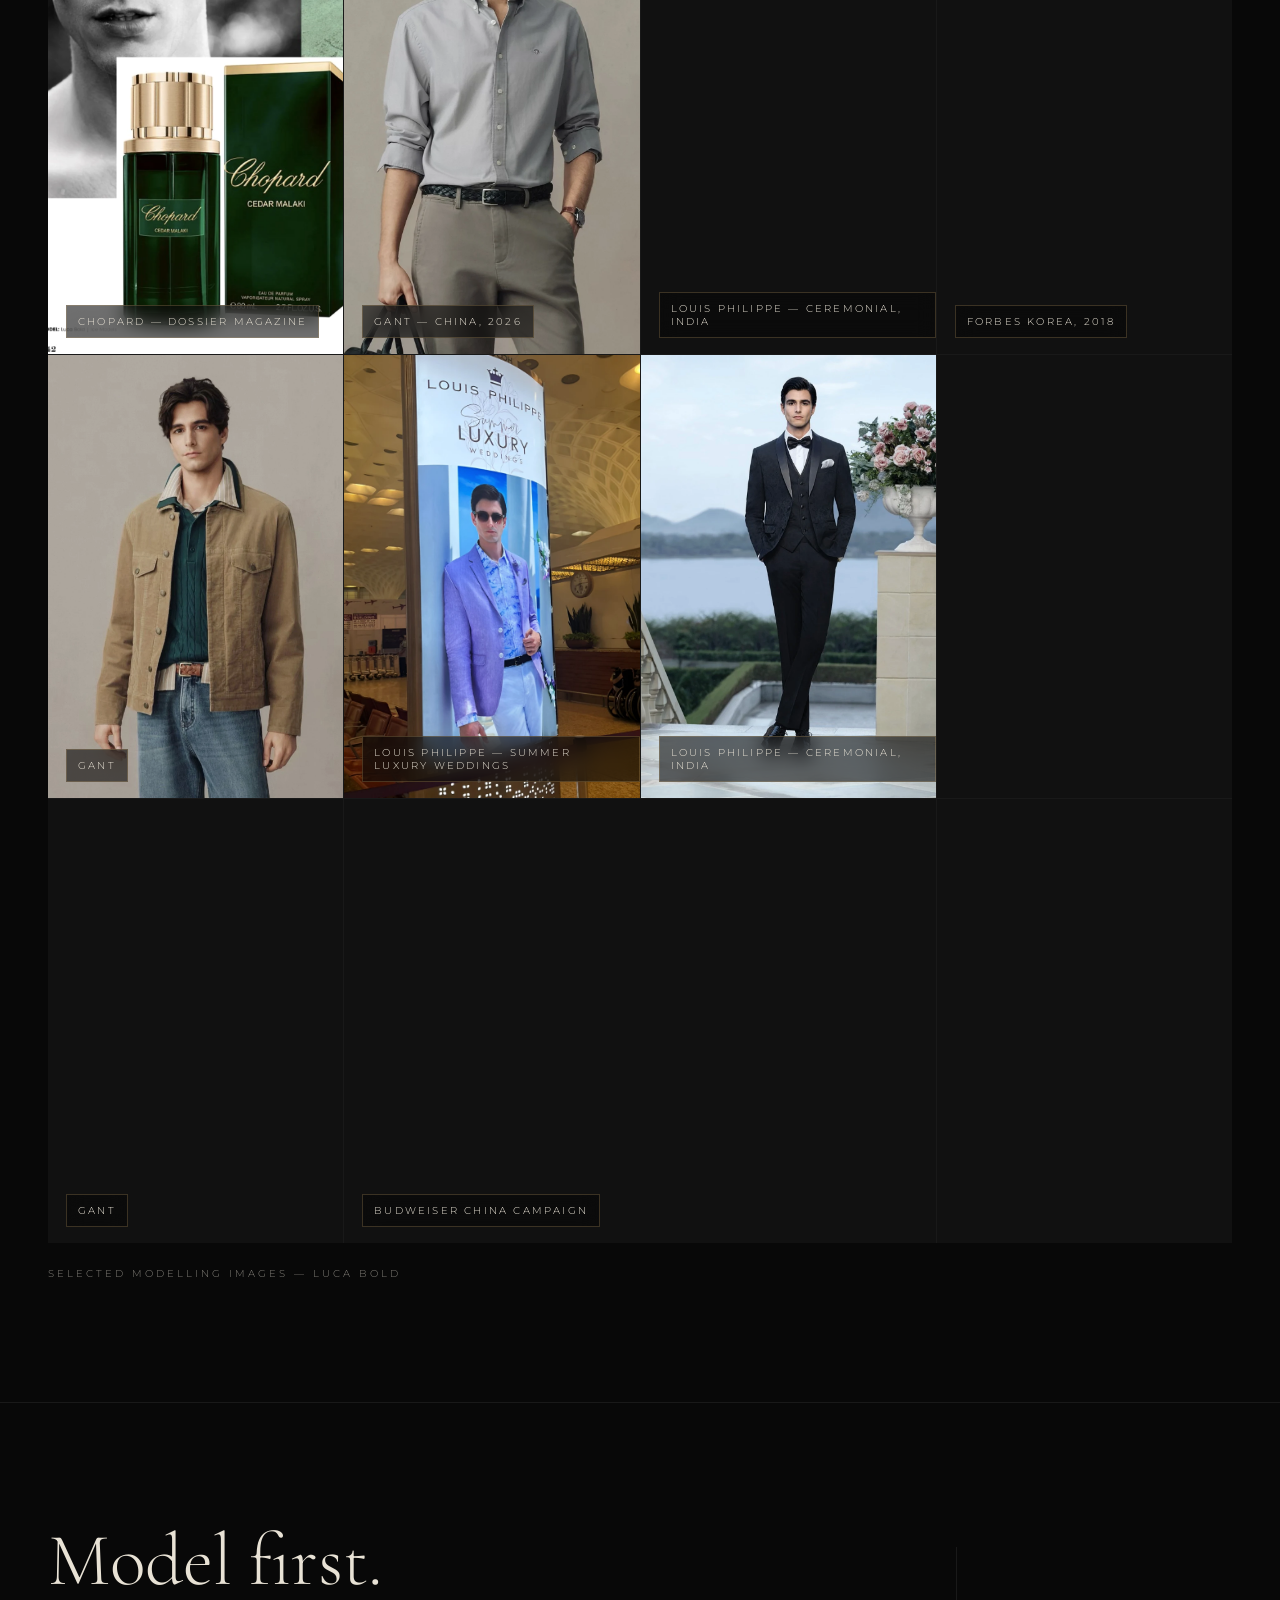
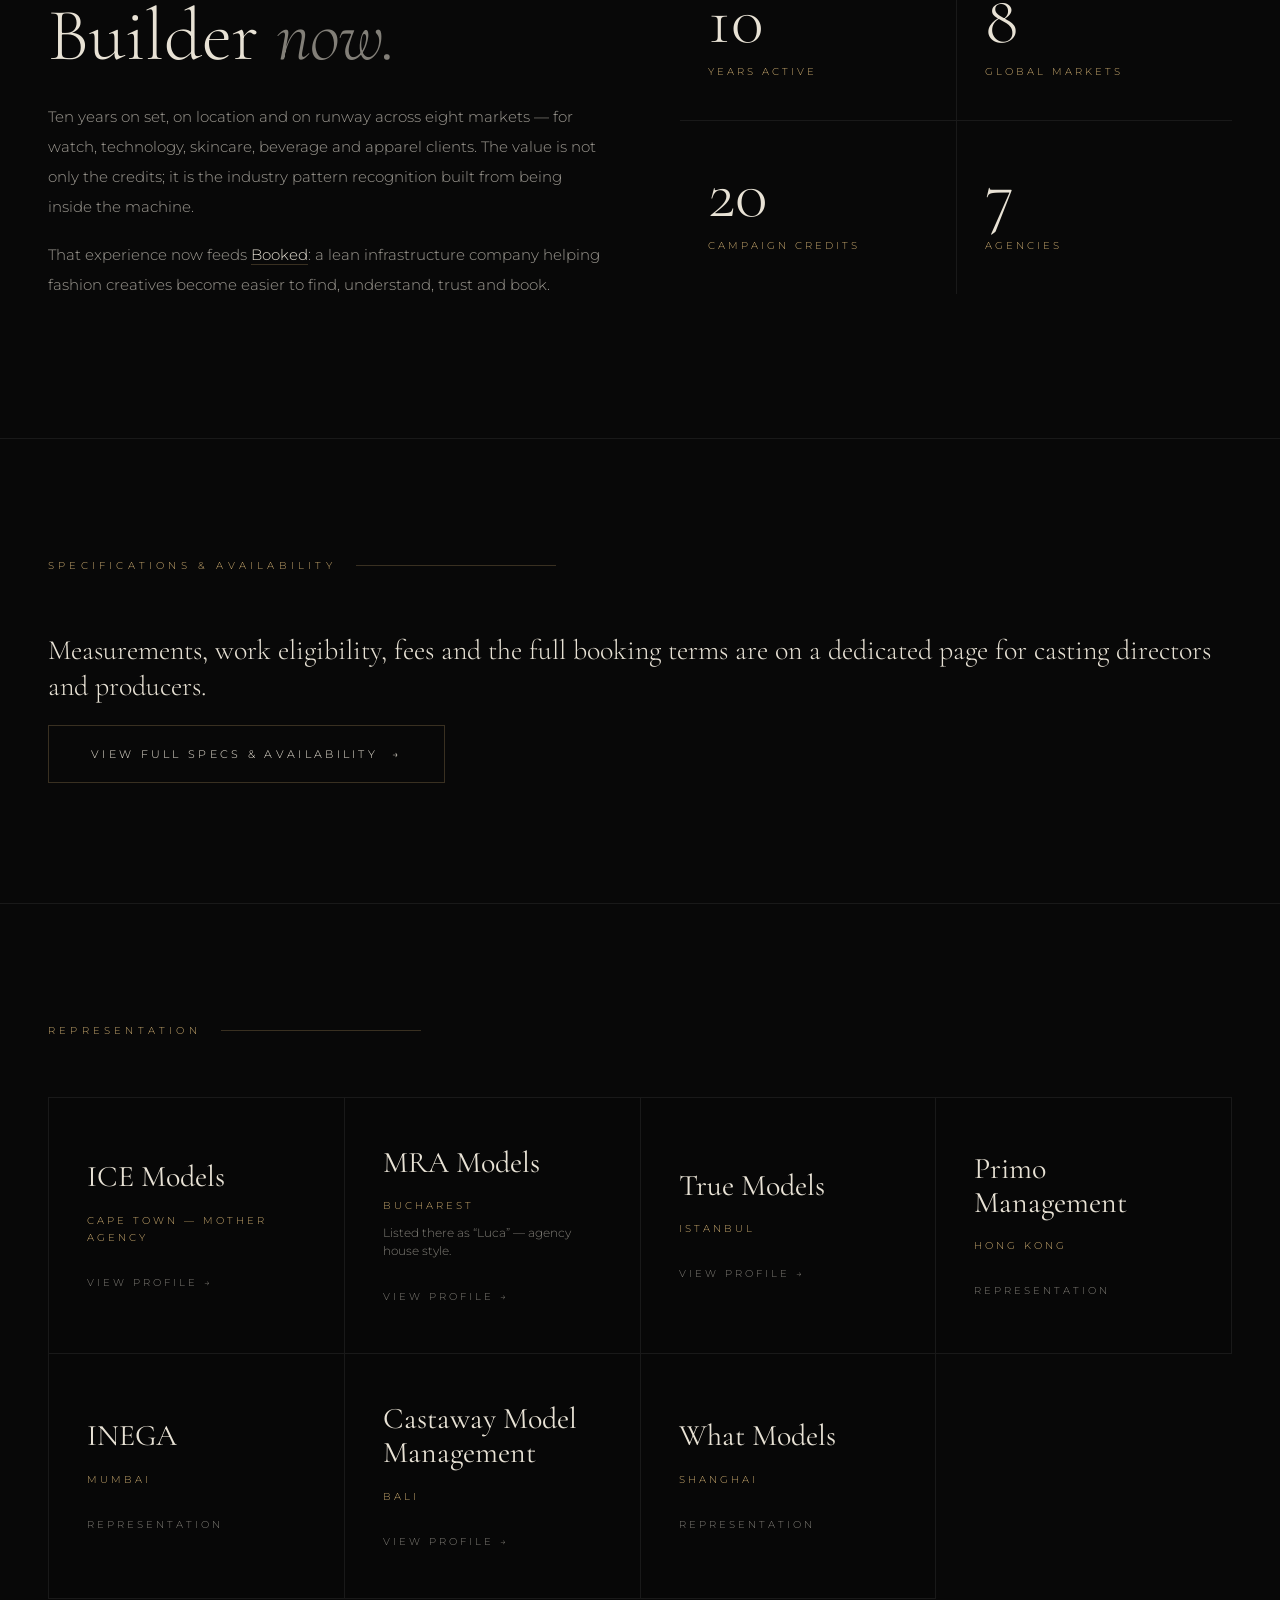
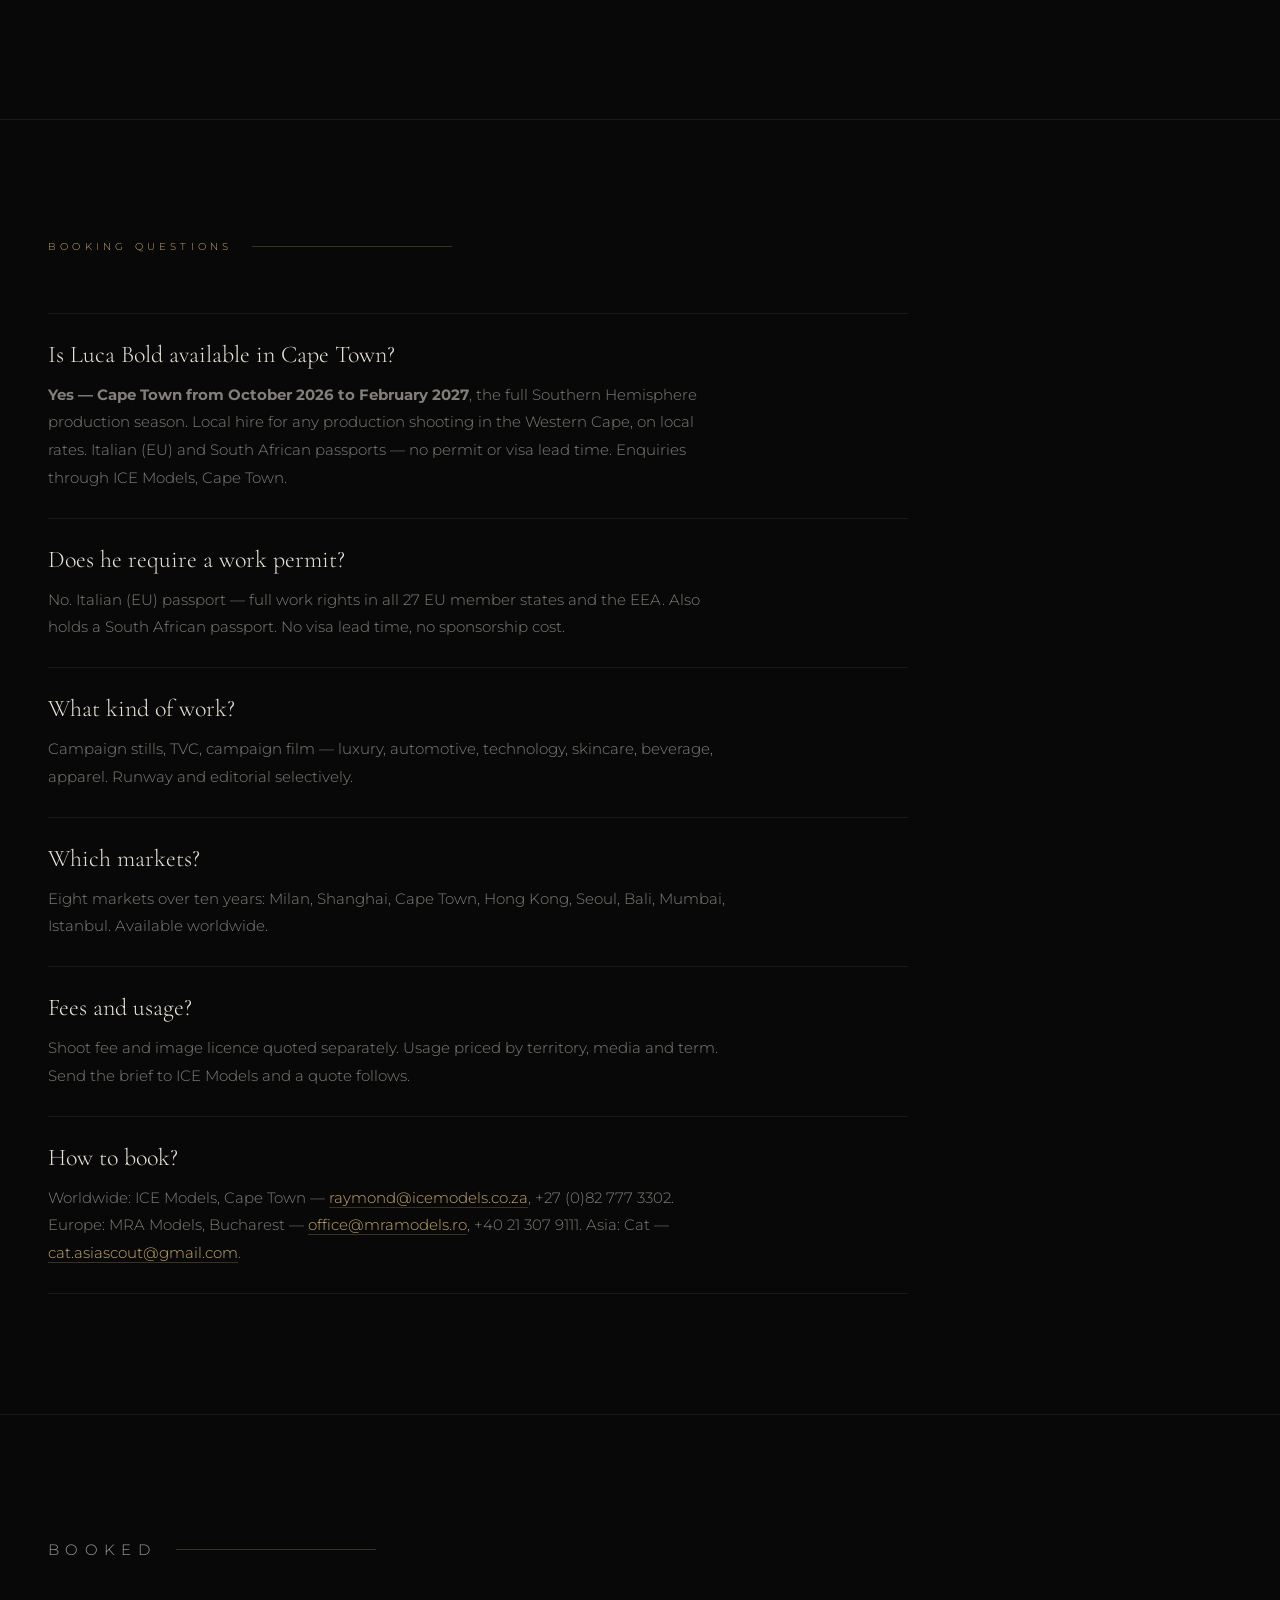
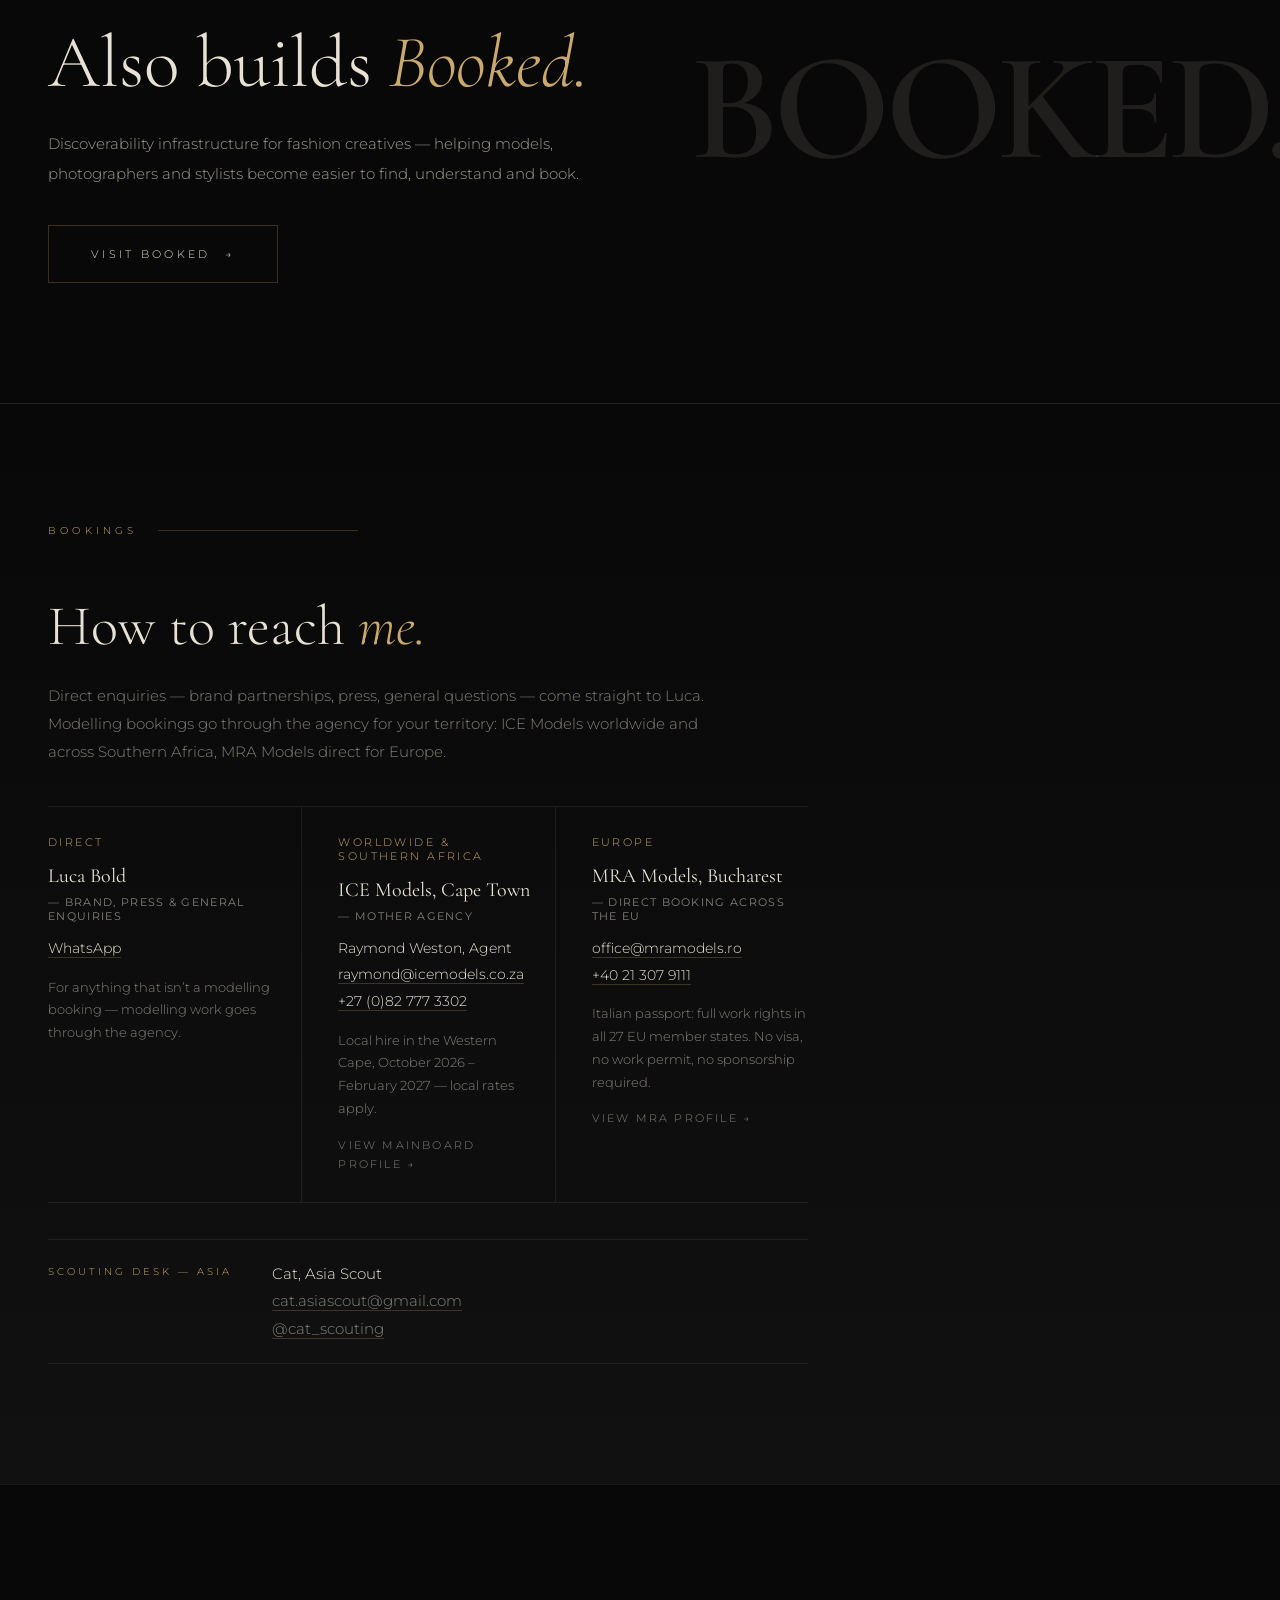
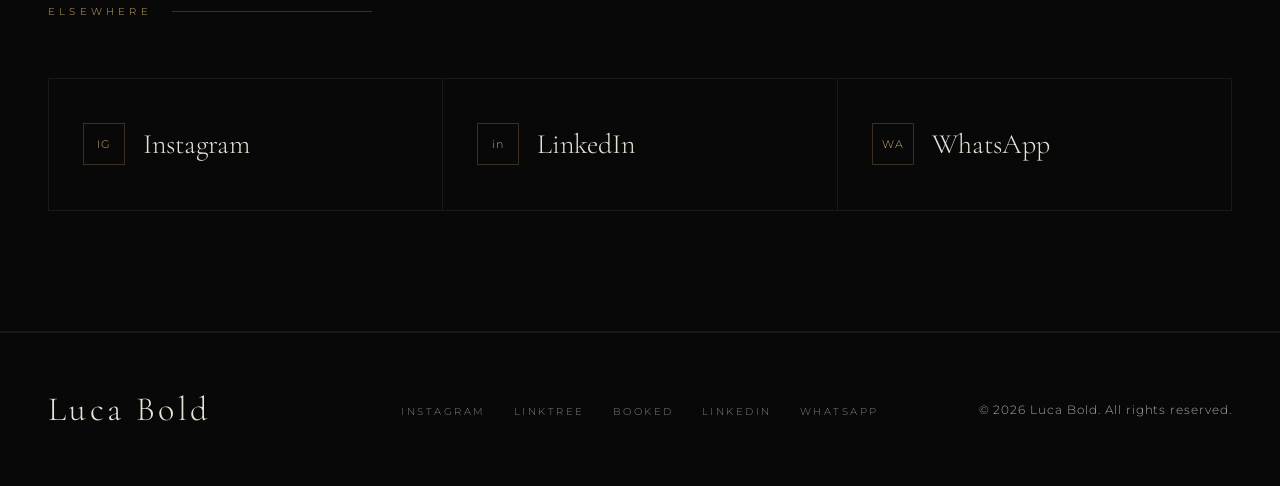
==== commit 40812843: "fix: replace grooming with skincare site-wide Removes the word "grooming" from all meta tags, JSON-L" ====
--- a/index.html
+++ b/index.html
@@ -18,13 +18,13 @@
 
 <!-- Primary meta -->
 <meta content="Cape Town-based October 2026 – February 2027, local hire in the Western Cape. Luca Bold is an international campaign and commercial model available worldwide for advertising, TVC, luxury and lifestyle bookings. Italian (EU) and South African passports — no work permit required across the EU and EEA. 10+ years across eight markets. Credits include Patek Philippe, Chopard, Louis Philippe, GANT, Emporio Armani, Samsung, Nivea Men, Tommy Hilfiger, Budweiser China, Helly Hansen, Calvin Klein and ROHDE." name="description"/>
-<meta content="Luca Bold, international campaign model, commercial model, model available Cape Town, male model Cape Town, campaign model Cape Town, model for TVC Cape Town, local hire model Western Cape, model Cape Town production season, South Africa commercial model, TVC model, luxury watch campaign model, automotive campaign model, grooming and skincare model, corporate lifestyle model, male model EU passport, model no work permit required Europe, Italian passport model, South African model, campaign model Milan, commercial model Shanghai, Patek Philippe model, male model available worldwide" name="keywords"/>
+<meta content="Luca Bold, international campaign model, commercial model, model available Cape Town, male model Cape Town, campaign model Cape Town, model for TVC Cape Town, local hire model Western Cape, model Cape Town production season, South Africa commercial model, TVC model, luxury watch campaign model, automotive campaign model, skincare model, corporate lifestyle model, male model EU passport, model no work permit required Europe, Italian passport model, South African model, campaign model Milan, commercial model Shanghai, Patek Philippe model, male model available worldwide" name="keywords"/>
 
 <!-- AI crawler signals -->
 <meta content="index, follow" name="robots"/>
 <meta content="index, follow" name="googlebot"/>
-<meta content="Luca Bold is in Cape Town from October 2026 to February 2027 for the Southern Hemisphere production season and is a local hire for any production shooting in the Western Cape — local rates apply. International campaign and commercial model for advertising, TVC, luxury, automotive, grooming and corporate lifestyle work. Holds Italian (EU) and South African passports, so no work permit or visa sponsorship is required across the EU and EEA. Available worldwide." name="ai-description"/>
-<meta content="campaign model, commercial model, TVC model, model available in Cape Town, Cape Town production season model, local hire model South Africa, male model Western Cape, advertising model, luxury watch model, automotive model, grooming model, skincare model, corporate lifestyle model, male model, international model, EU passport model, model without work permit Europe, model available worldwide, Milan model, Shanghai model, Cape Town model" name="ai-keywords"/>
+<meta content="Luca Bold is in Cape Town from October 2026 to February 2027 for the Southern Hemisphere production season and is a local hire for any production shooting in the Western Cape — local rates apply. International campaign and commercial model for advertising, TVC, luxury, automotive, skincare and corporate lifestyle work. Holds Italian (EU) and South African passports, so no work permit or visa sponsorship is required across the EU and EEA. Available worldwide." name="ai-description"/>
+<meta content="campaign model, commercial model, TVC model, model available in Cape Town, Cape Town production season model, local hire model South Africa, male model Western Cape, advertising model, luxury watch model, automotive model, skincare model, corporate lifestyle model, male model, international model, EU passport model, model without work permit Europe, model available worldwide, Milan model, Shanghai model, Cape Town model" name="ai-keywords"/>
 <meta content="Luca Bold" name="author"/>
 
 <!-- Open Graph -->
@@ -2474,7 +2474,7 @@
       "givenName": "Luca",
       "familyName": "Bold",
       "jobTitle": "International Campaign and Commercial Model",
-      "description": "Luca Bold is an international campaign and commercial model, based in Cape Town from October 2026 to February 2027 for the full Southern Hemisphere production season — a local hire for any production shooting in the Western Cape, on local rates. 10+ years of advertising, TVC and campaign work across eight markets — Milan, Shanghai, Cape Town, Hong Kong, Seoul, Bali, Mumbai and Istanbul. He holds both an Italian (EU) and a South African passport, so no work permit or visa sponsorship is required for productions anywhere in the EU or EEA. Active sectors include luxury watches, automotive, technology, grooming and skincare, corporate lifestyle and beverage.",
+      "description": "Luca Bold is an international campaign and commercial model, based in Cape Town from October 2026 to February 2027 for the full Southern Hemisphere production season — a local hire for any production shooting in the Western Cape, on local rates. 10+ years of advertising, TVC and campaign work across eight markets — Milan, Shanghai, Cape Town, Hong Kong, Seoul, Bali, Mumbai and Istanbul. He holds both an Italian (EU) and a South African passport, so no work permit or visa sponsorship is required for productions anywhere in the EU or EEA. Active sectors include luxury watches, automotive, technology, skincare, corporate lifestyle and beverage.",
       "url": "https://www.lucabold.com/",
       "image": {
         "@type": "ImageObject",
@@ -2598,7 +2598,7 @@
             "name": "Istanbul"
           }
         ],
-        "skills": "Campaign stills, TVC and campaign film, commercial and lifestyle, luxury watches, formal tailoring and occasionwear, fragrance and luxury goods, outdoor and technical apparel, automotive, grooming and skincare, corporate lifestyle, runway, e-commerce"
+        "skills": "Campaign stills, TVC and campaign film, commercial and lifestyle, luxury watches, formal tailoring and occasionwear, fragrance and luxury goods, outdoor and technical apparel, automotive, skincare, corporate lifestyle, runway, e-commerce"
       },
       "worksFor": [
         {
@@ -2638,7 +2638,7 @@
         "TVC production",
         "Luxury watch campaigns",
         "Automotive campaigns",
-        "Grooming and skincare campaigns",
+        "Skincare campaigns",
         "Corporate and lifestyle advertising",
         "Runway",
         "E-commerce",
@@ -2919,7 +2919,7 @@
           "item": {
             "@type": "CreativeWork",
             "name": "Nivea Men — Campaign Film",
-            "description": "Campaign film for Nivea Men skincare and grooming.",
+            "description": "Campaign film for Nivea Men skincare.",
             "contributor": {
               "@id": "https://www.lucabold.com/#luca-bold"
             },
@@ -2928,7 +2928,7 @@
               "name": "Nivea"
             },
             "genre": "Campaign Film",
-            "about": "Grooming and skincare"
+            "about": "Skincare"
           }
         },
         {
@@ -3215,7 +3215,7 @@
           "name": "What kind of work does Luca Bold take?",
           "acceptedAnswer": {
             "@type": "Answer",
-            "text": "Campaign and commercial work: advertising stills, TVC and campaign film, luxury and lifestyle. Active sectors include luxury watches, automotive, technology, grooming and skincare, corporate and financial lifestyle, premium travel and hospitality, and beverage. Runway and editorial are taken selectively."
+            "text": "Campaign and commercial work: advertising stills, TVC and campaign film, luxury and lifestyle. Active sectors include luxury watches, automotive, technology, skincare, corporate and financial lifestyle, premium travel and hospitality, and beverage. Runway and editorial are taken selectively."
           }
         },
         {
@@ -3357,7 +3357,7 @@
 <p class="availability-kicker" id="availability-heading">Currently booking</p>
 <h2 class="availability-title">Cape Town <em>October&nbsp;2026 — February&nbsp;2027</em></h2>
 <p class="availability-copy">Based in Cape Town for the full Southern Hemisphere production season. <strong>Local hire for any production shooting in the Western Cape</strong> — local rates apply. Italian (EU) and South African passports, so international productions carry no permit or visa lead time.</p>
-<p class="availability-copy">Available for campaign stills, TVC and campaign film. Particularly suited to automotive, luxury watch, grooming, technology and corporate lifestyle briefs.</p>
+<p class="availability-copy">Available for campaign stills, TVC and campaign film. Particularly suited to automotive, luxury watch, skincare, technology and corporate lifestyle briefs.</p>
 <a class="btn" href="#booking">
 <span>Booking details</span>
 <span aria-hidden="true" class="btn-arrow">→</span>
@@ -3370,7 +3370,7 @@
 <p class="section-label" id="positioning-heading">Positioning</p>
 <div class="positioning-copy">
 <h2>A decade in front of the camera for brands that buy worldwide.</h2>
-<p>Campaign, TVC and commercial work across luxury, automotive, technology, grooming and lifestyle — for clients who need a face that reads credible in every territory they licence.</p>
+<p>Campaign, TVC and commercial work across luxury, automotive, technology, skincare and lifestyle — for clients who need a face that reads credible in every territory they licence.</p>
 <p>Italian and South African passports. EU work rights mean no permit, no sponsorship and no visa lead time anywhere in the EU or EEA.</p>
 </div>
 </div>
@@ -3403,7 +3403,7 @@
 <div class="sector-row"><dt>Luxury watches</dt><dd>Patek Philippe — Cubitus Collection launch campaign, 2024, TVC (supporting role) and stills</dd></div>
 <div class="sector-row"><dt>Fragrance &amp; beauty</dt><dd>Chopard Cedar Malaki — fragrance feature, Dossier Magazine, Cape Town, 2025</dd></div>
 <div class="sector-row"><dt>Technology</dt><dd>Samsung Galaxy Watch — TVC, lead role, Cape Town · <a href="/case-study/" style="color:var(--gold);text-decoration:none;border-bottom:1px solid var(--border-gold);">Read the case study →</a></dd></div>
-<div class="sector-row"><dt>Grooming &amp; skincare</dt><dd>Nivea Men — campaign film</dd></div>
+<div class="sector-row"><dt>Skincare</dt><dd>Nivea Men — campaign film</dd></div>
 <div class="sector-row"><dt>Beverage</dt><dd>Budweiser China — TVC campaign</dd></div>
 <div class="sector-row"><dt>Formal tailoring</dt><dd>Louis Philippe, India — &ldquo;Ceremonial&rdquo; and &ldquo;Summer Luxury Weddings&rdquo; campaigns, 2023 · national retail and airport placement</dd></div>
 <div class="sector-row"><dt>Fashion &amp; apparel</dt><dd>Zolla — TVC, lead role, Cape Town · GANT — campaign, China, 2026 · Tommy Hilfiger — outdoor campaign · Calvin Klein — e-commerce · Emporio Armani — runway, Milan</dd></div>
@@ -3446,7 +3446,7 @@
 <div class="campaign-feature">
 <div class="campaign-copy">
 <h2 id="campaign-film-heading">Nivea Men <em>campaign.</em></h2>
-<p>A selected commercial campaign film added as proof of on-camera, grooming, lifestyle and international brand work. This sits outside the image grid so the portfolio remains clean while the commercial credibility is still visible.</p>
+<p>A selected commercial campaign film added as proof of on-camera, skincare, lifestyle and international brand work. This sits outside the image grid so the portfolio remains clean while the commercial credibility is still visible.</p>
 <div aria-label="Campaign details" class="campaign-meta">
 <div>
 <span>Brand</span>
@@ -3523,7 +3523,7 @@
 <div class="about-grid">
 <div class="about-text">
 <h2 id="about-heading">Model first.<br/>Builder <em>now.</em></h2>
-<p>Ten years on set, on location and on runway across eight markets — for watch, technology, grooming, beverage and apparel clients. The value is not only the credits; it is the industry pattern recognition built from being inside the machine.</p>
+<p>Ten years on set, on location and on runway across eight markets — for watch, technology, skincare, beverage and apparel clients. The value is not only the credits; it is the industry pattern recognition built from being inside the machine.</p>
 <p>That experience now feeds <a href="/booked/" style="color:var(--cream);text-decoration:none;border-bottom:1px solid var(--border-gold)">Booked</a>: a lean infrastructure company helping fashion creatives become easier to find, understand, trust and book.</p>
 </div>
 <div aria-label="Career statistics" class="stats-grid" role="list">
@@ -3611,7 +3611,7 @@
 </div>
 <div class="faq-item">
 <h3>What kind of work?</h3>
-<p>Campaign stills, TVC, campaign film — luxury, automotive, technology, grooming, beverage, apparel. Runway and editorial selectively.</p>
+<p>Campaign stills, TVC, campaign film — luxury, automotive, technology, skincare, beverage, apparel. Runway and editorial selectively.</p>
 </div>
 <div class="faq-item">
 <h3>Which markets?</h3>
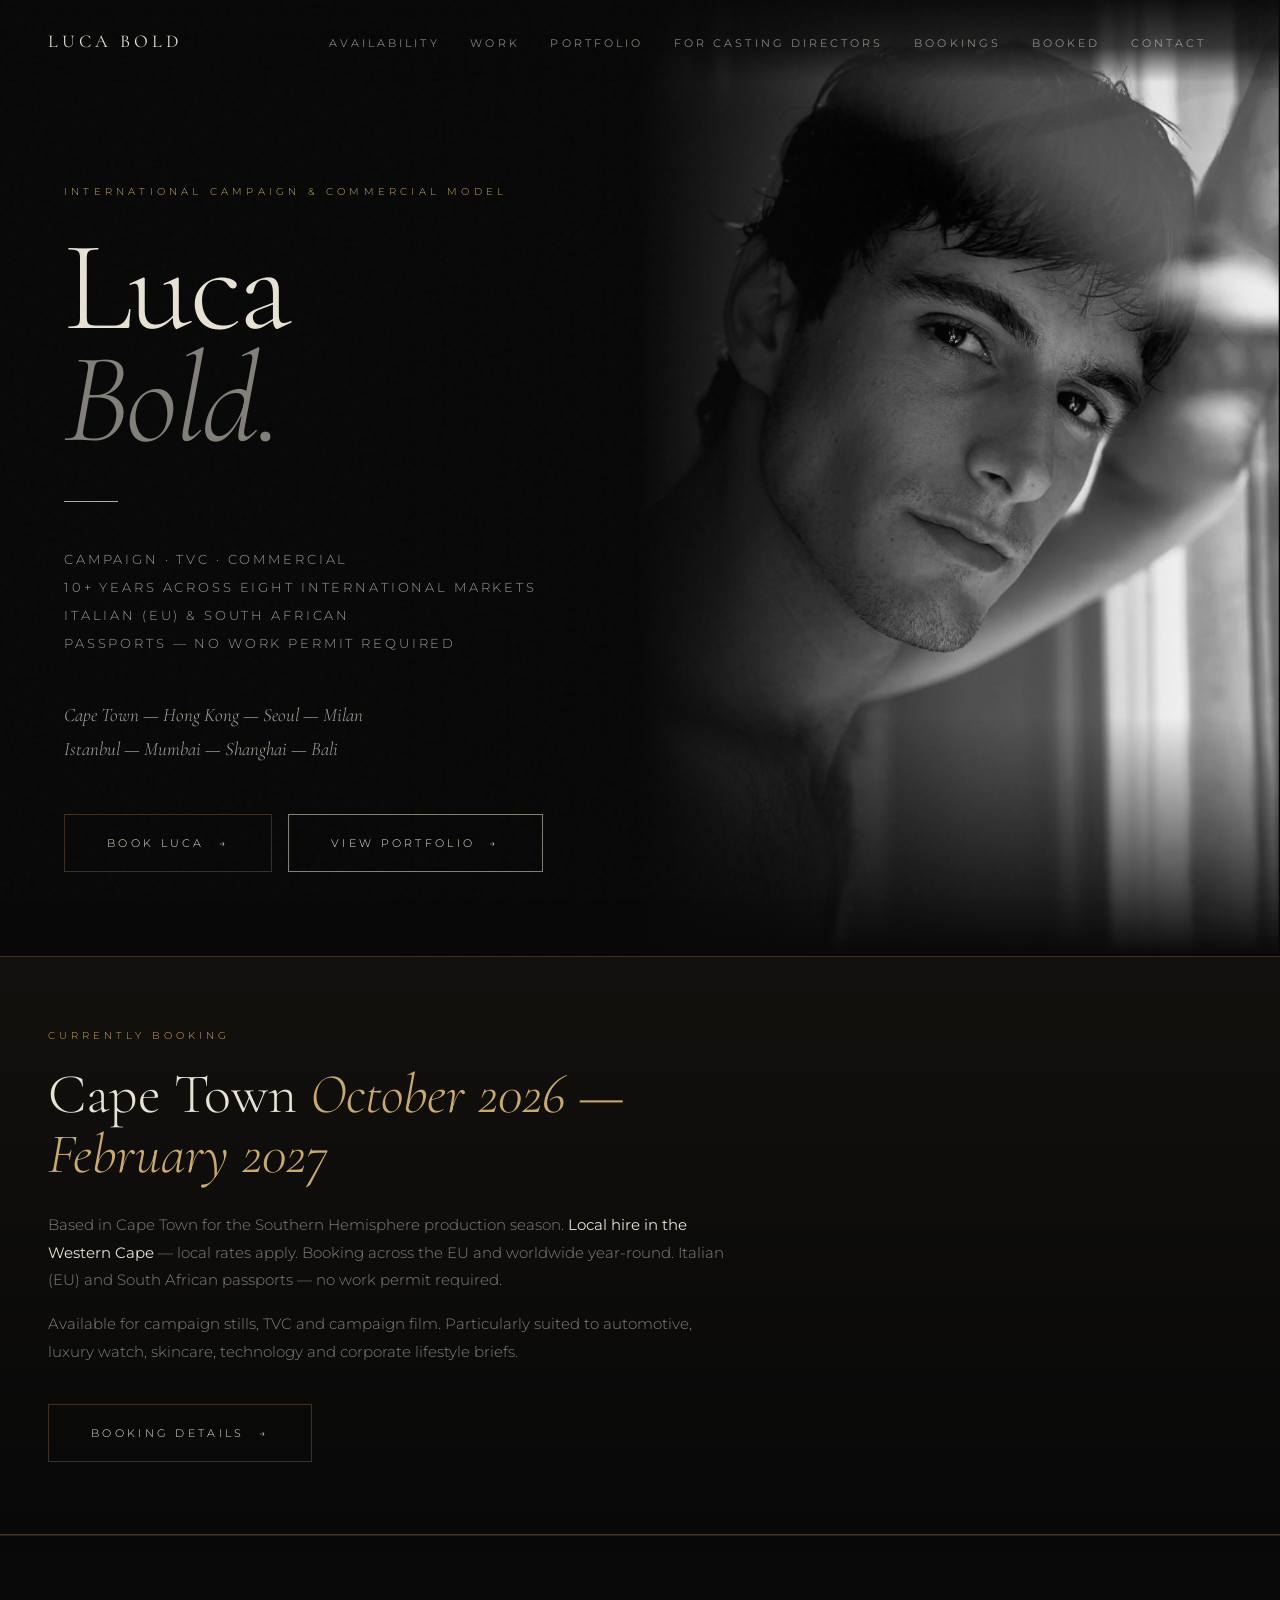
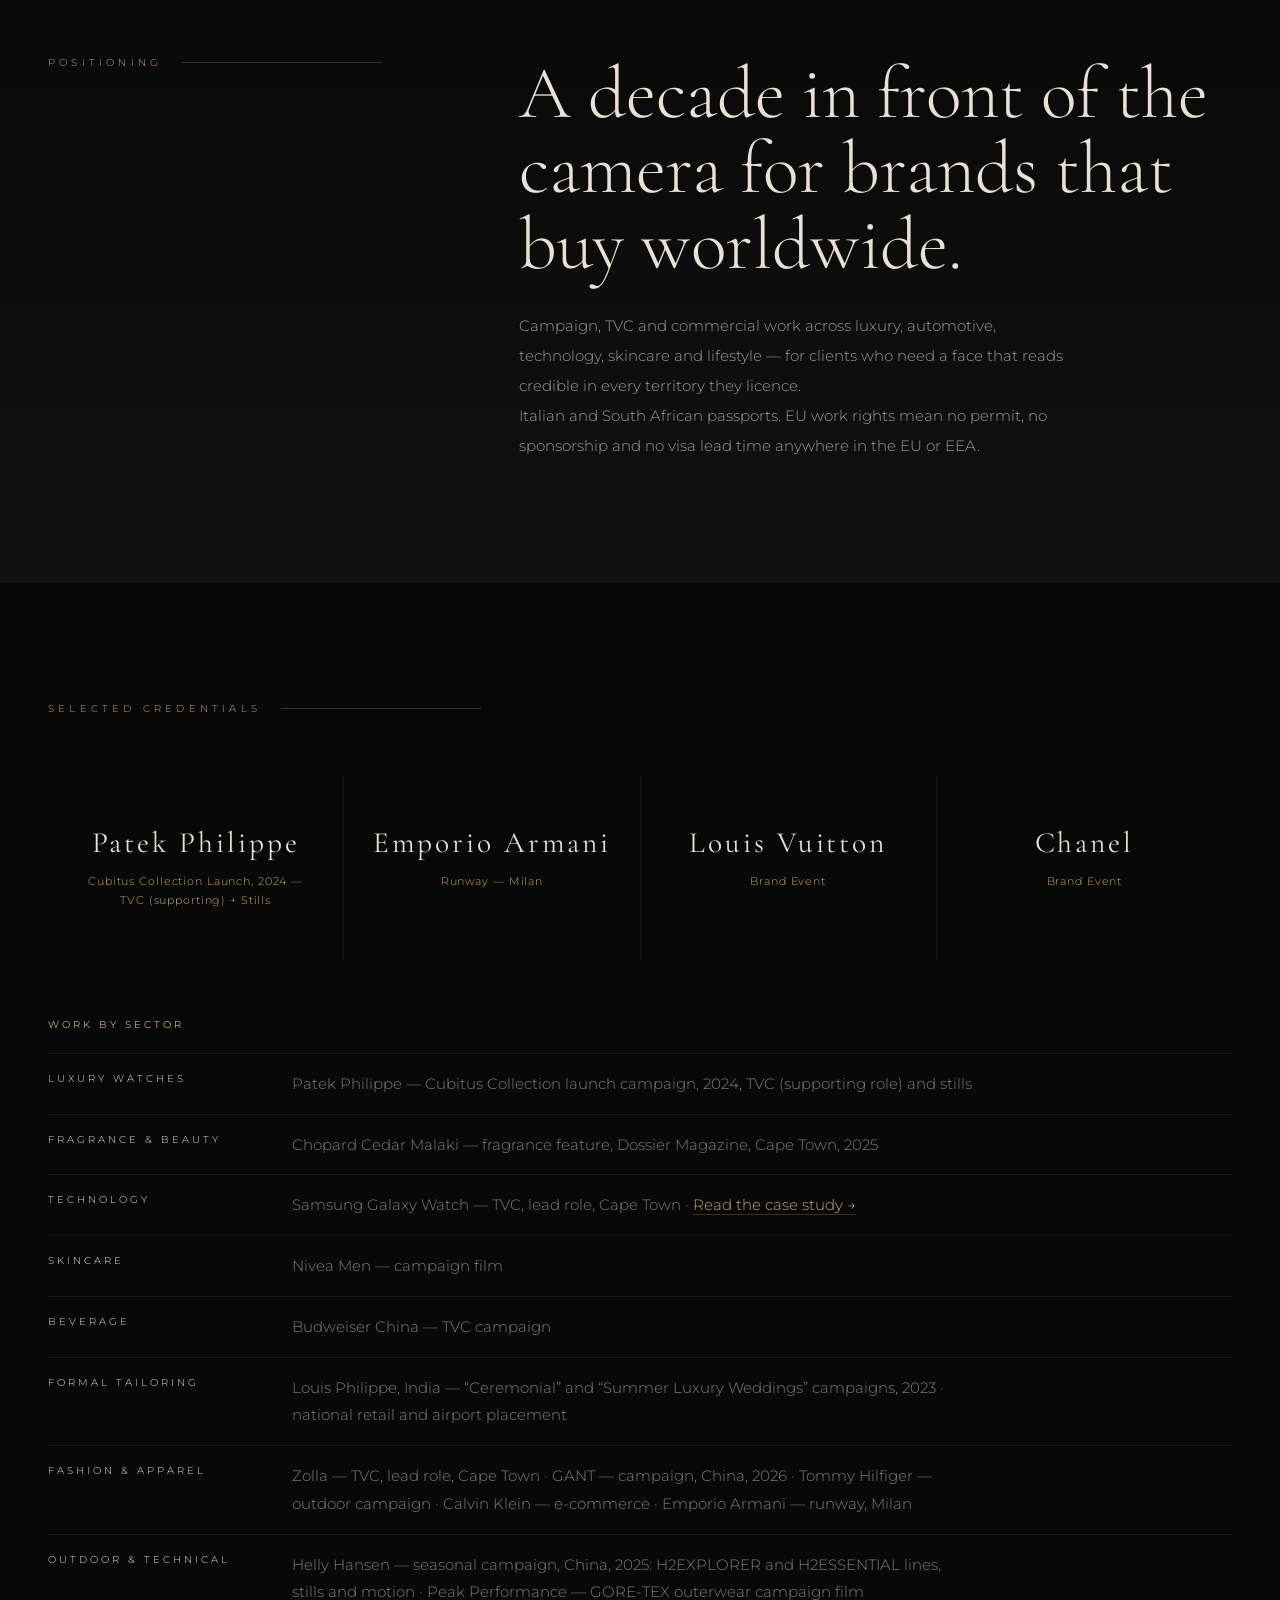
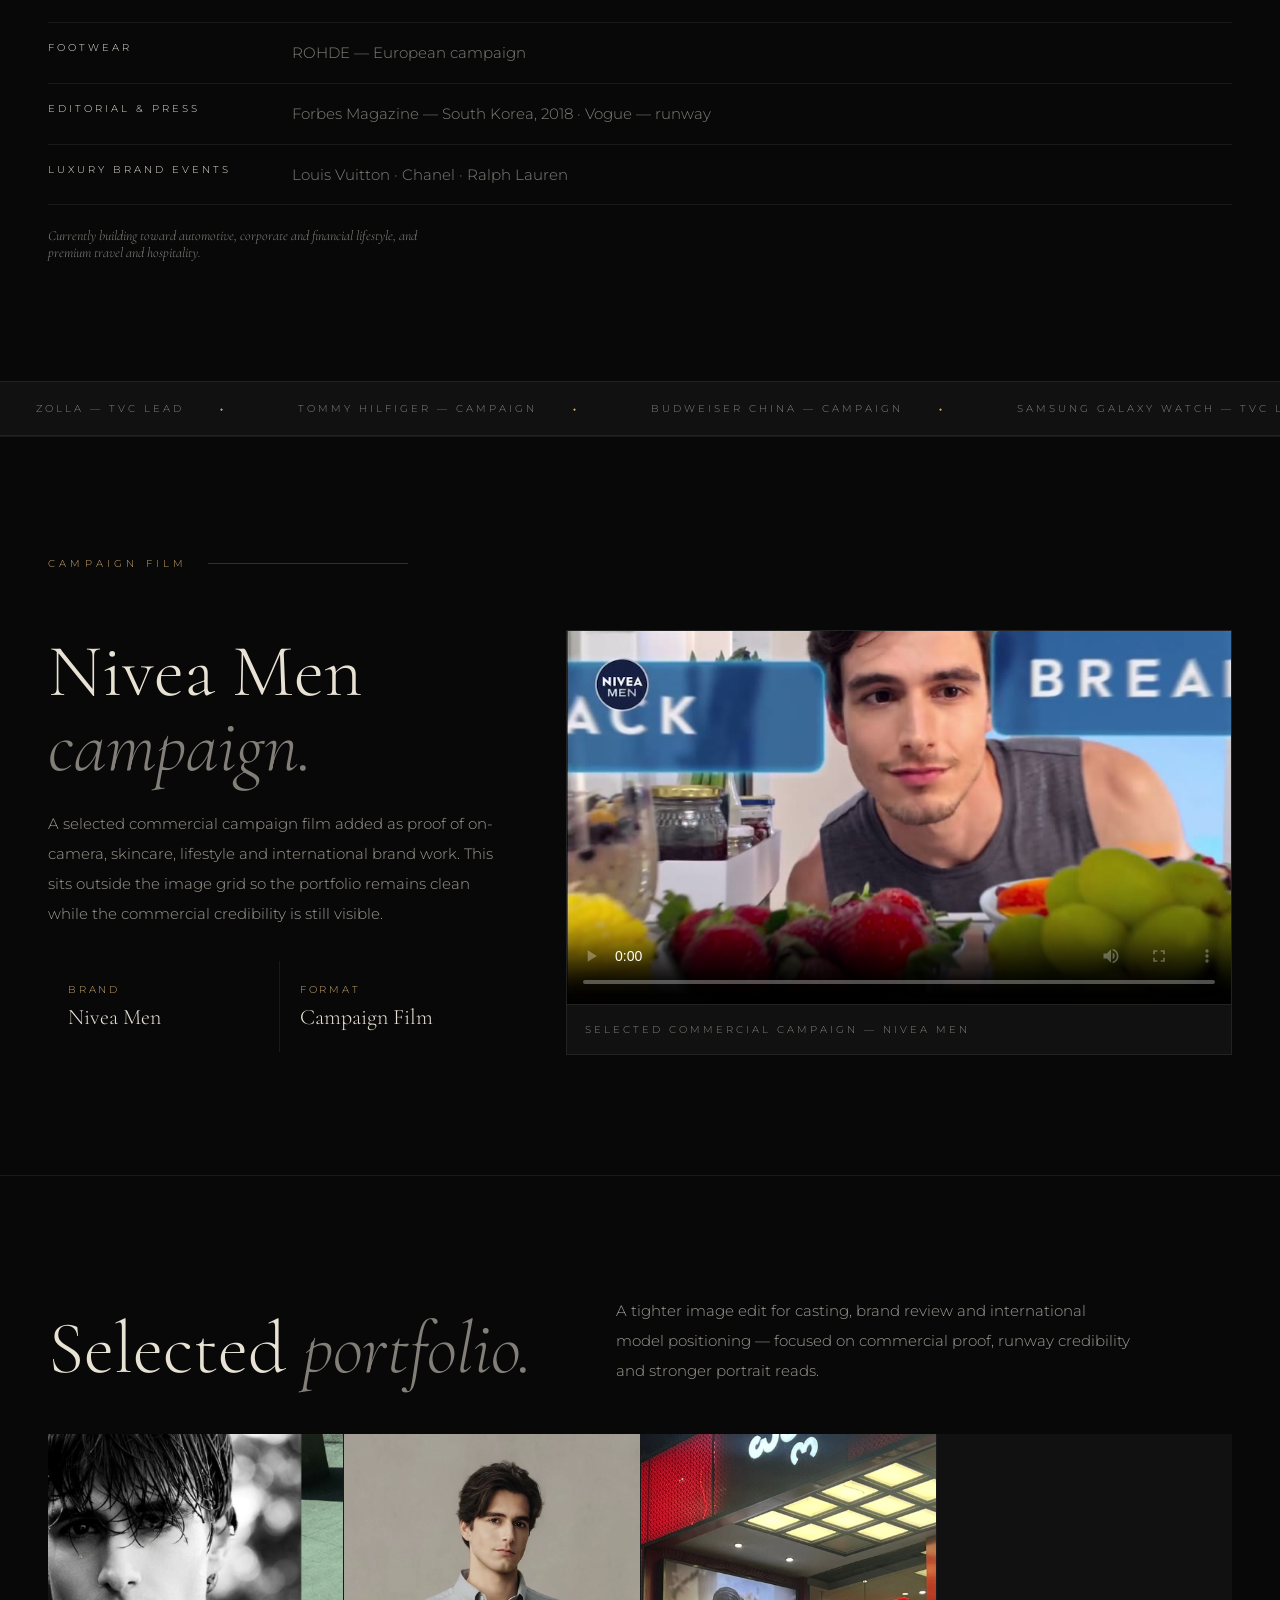
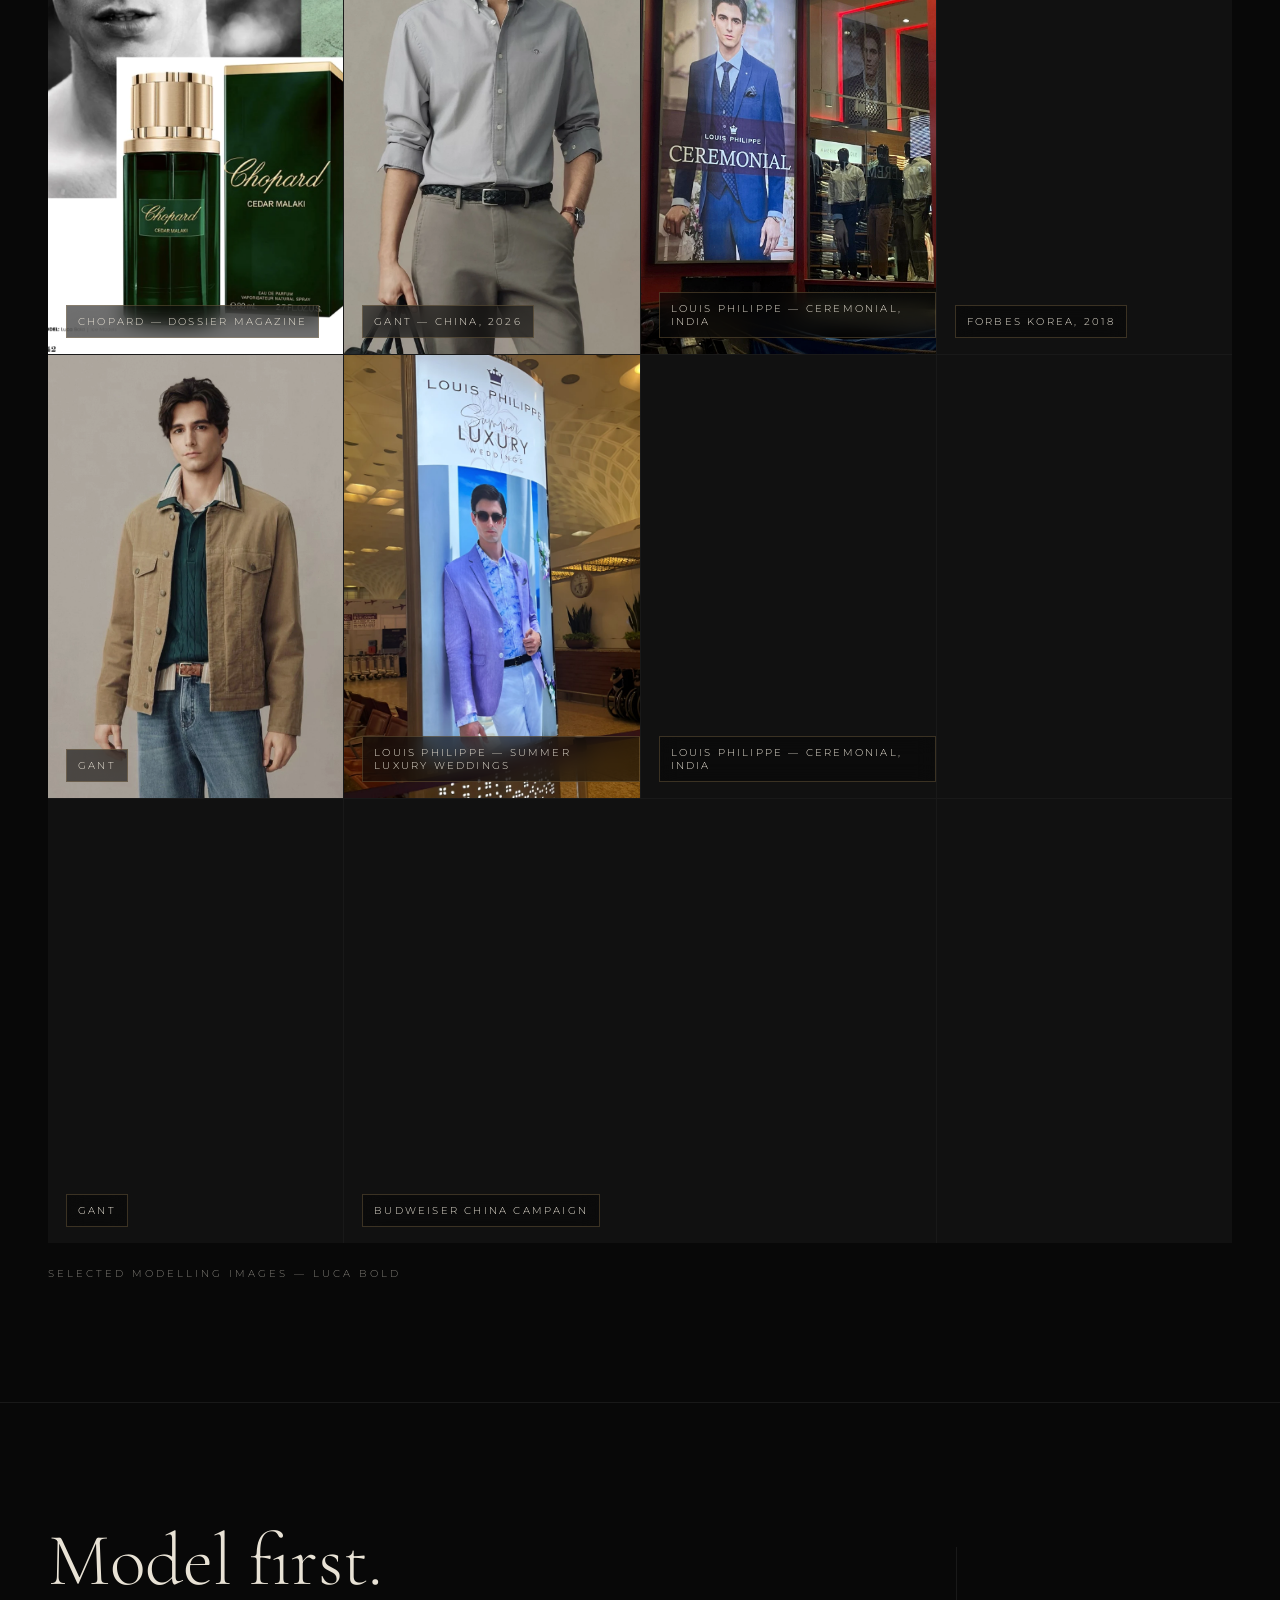
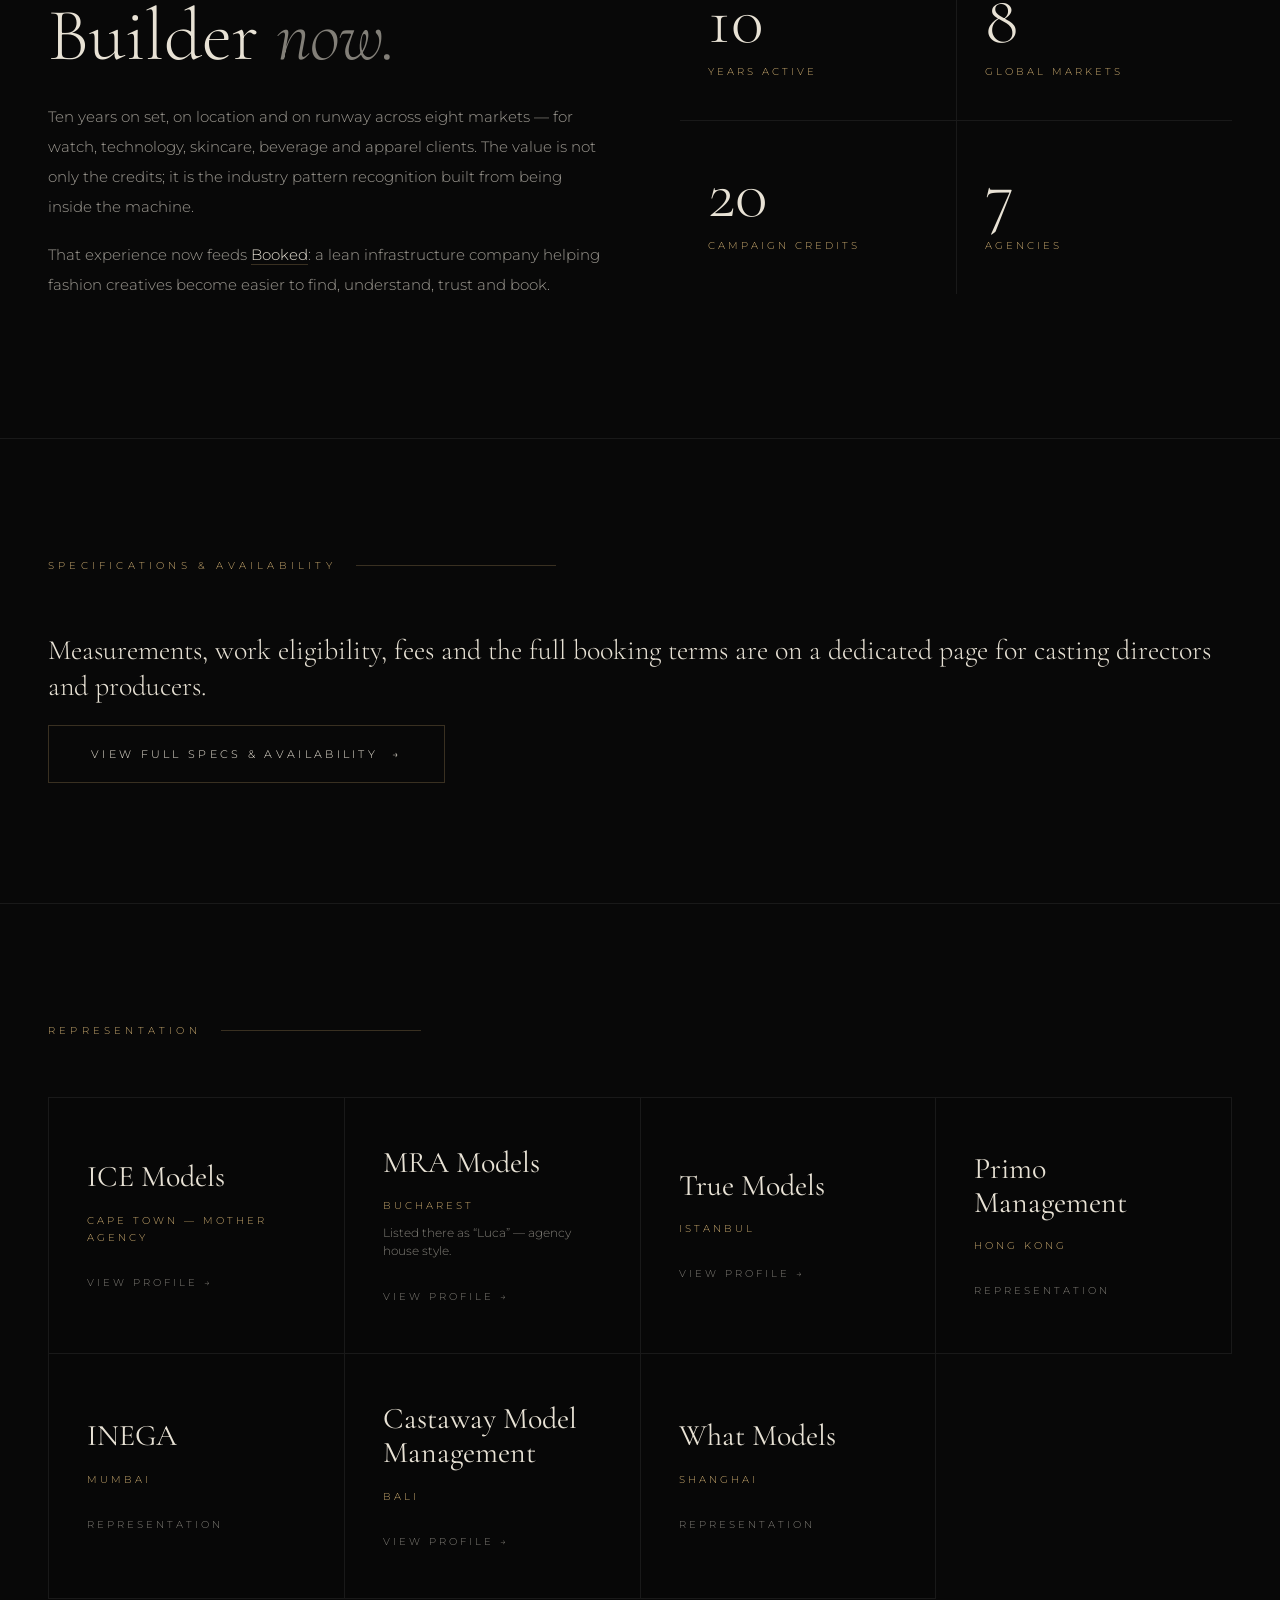
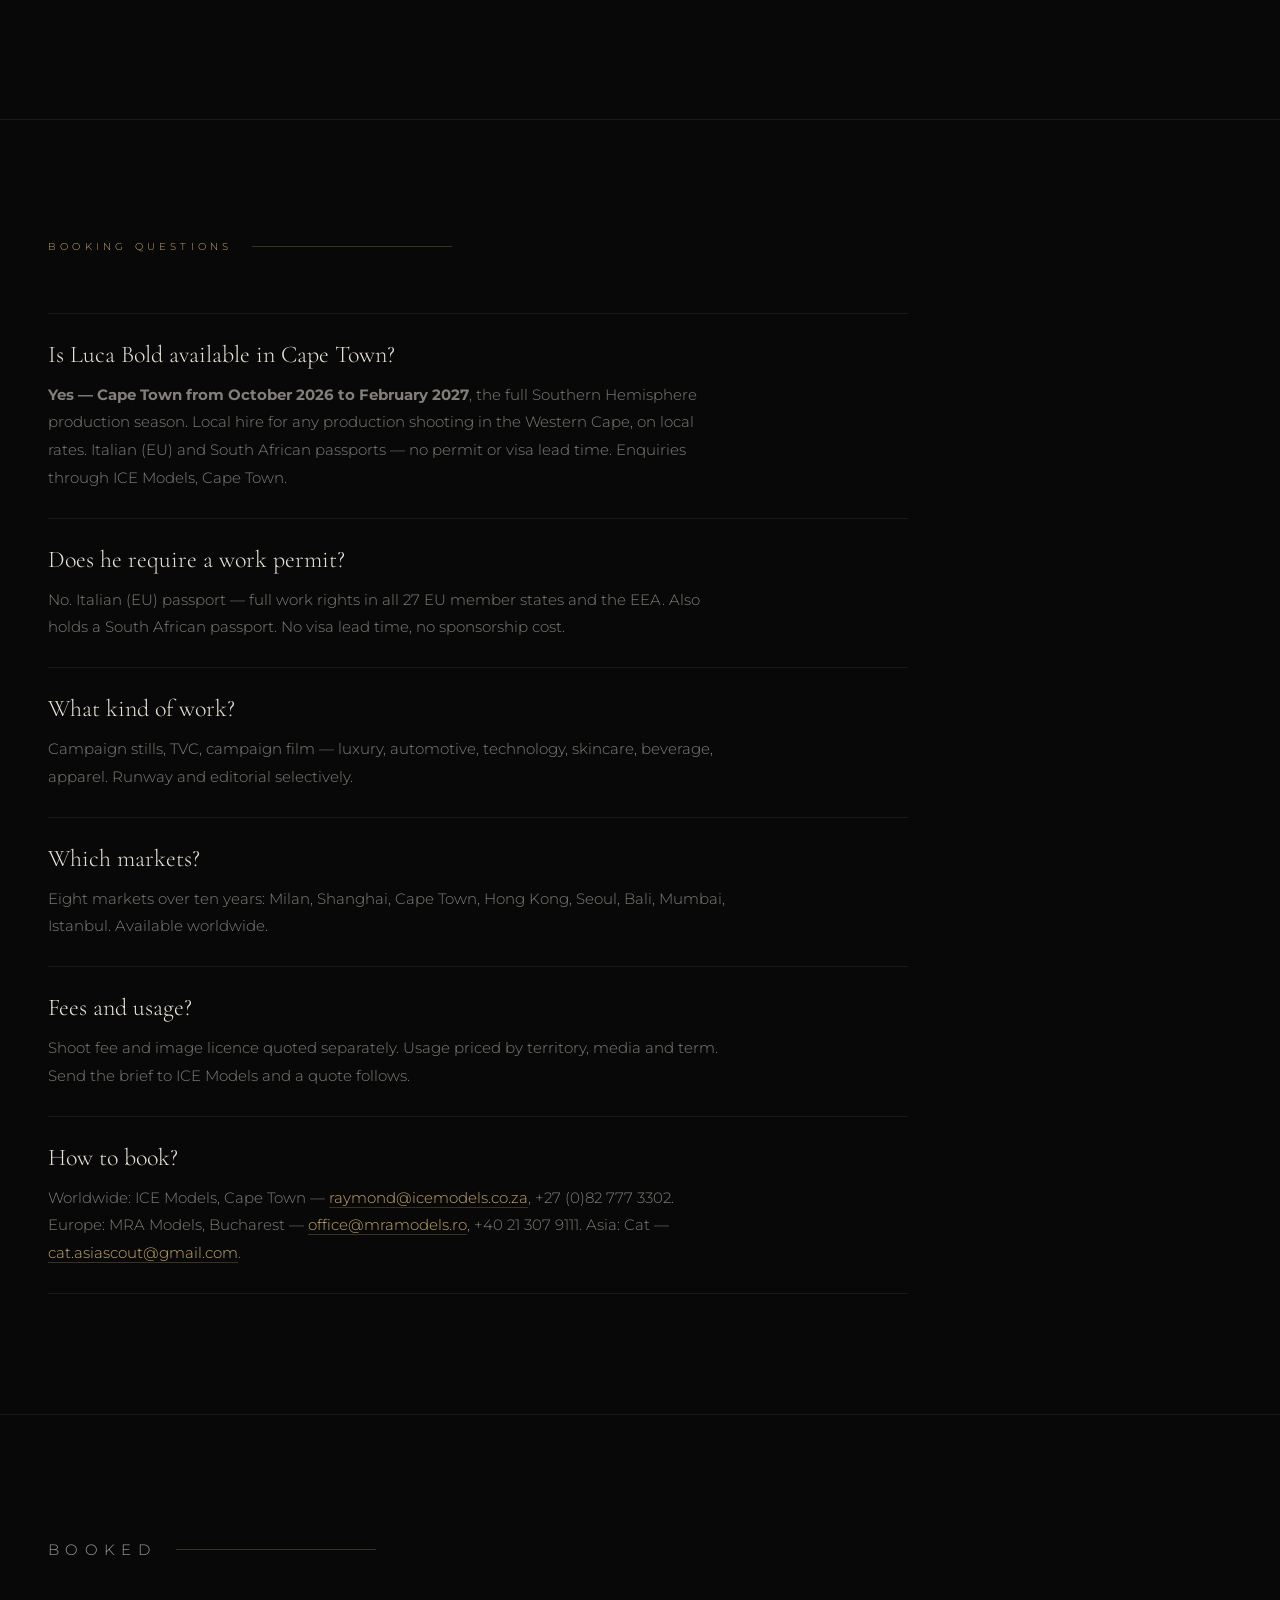
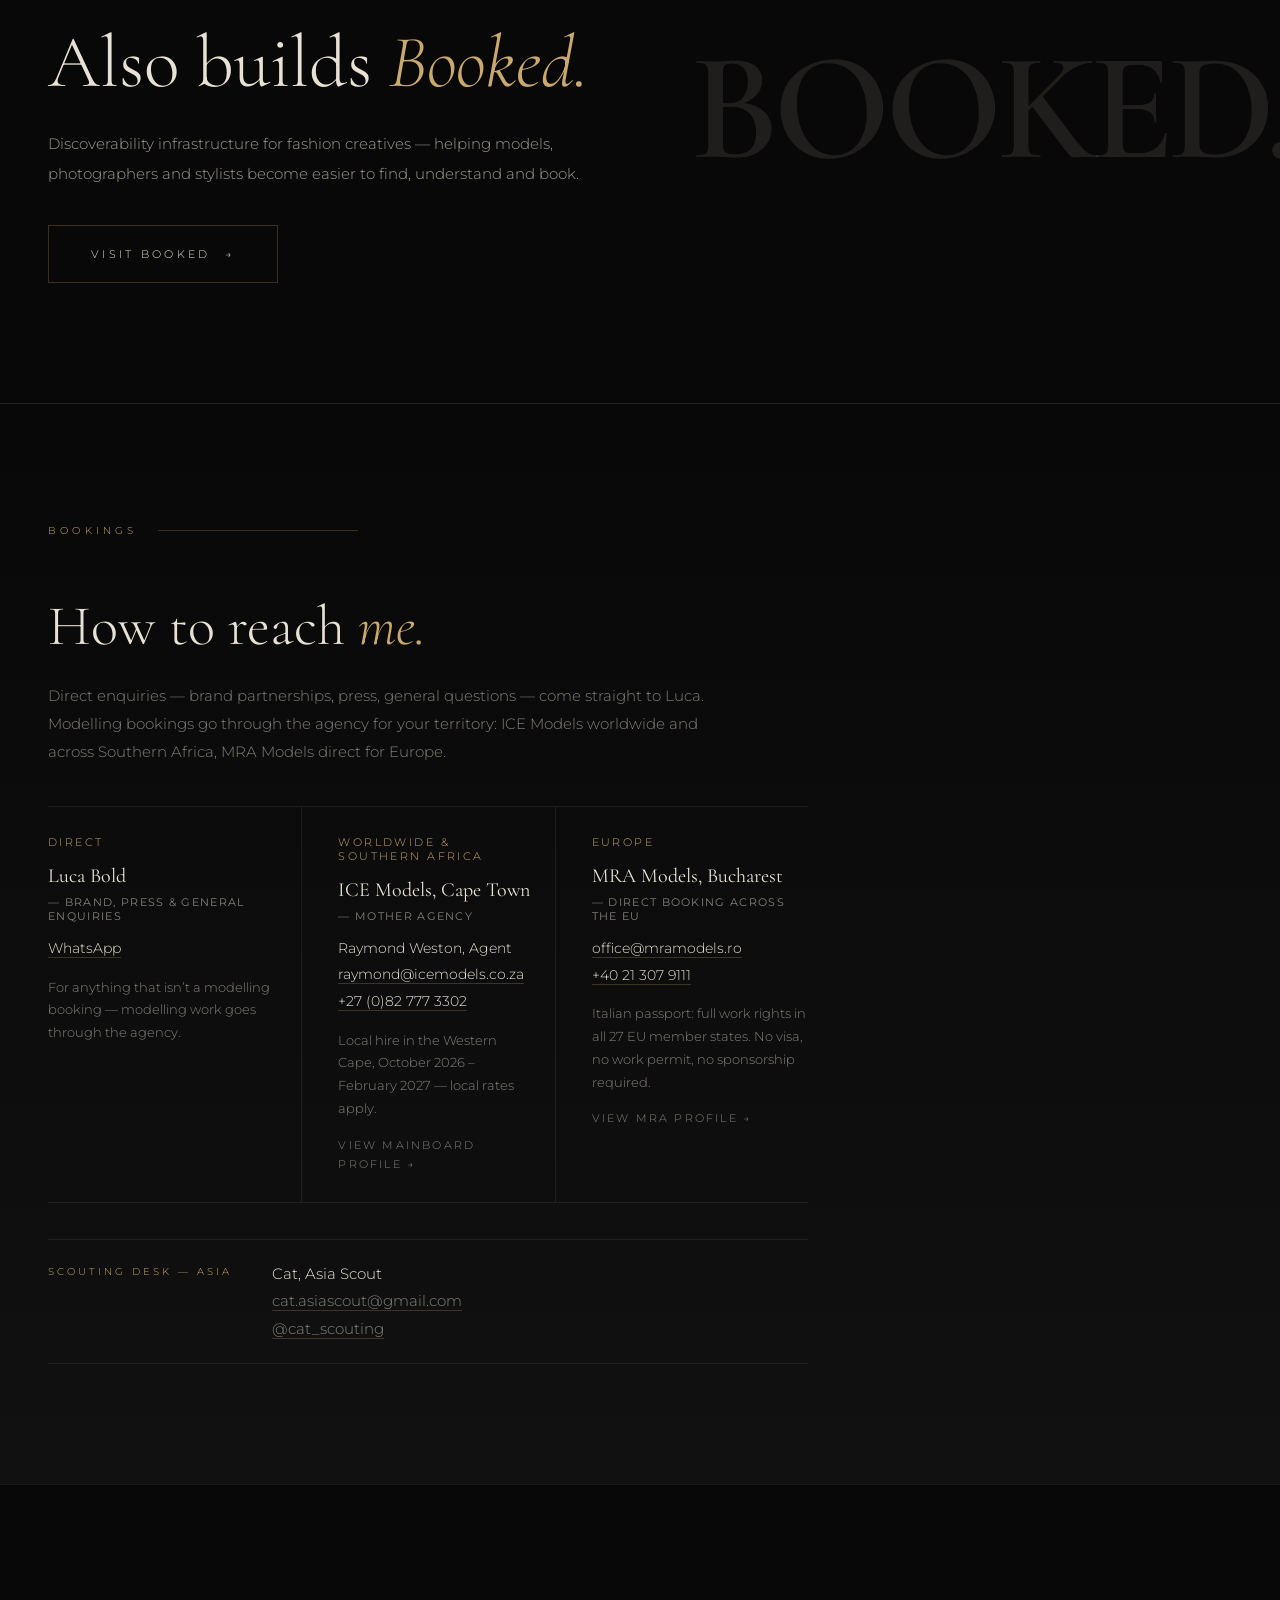
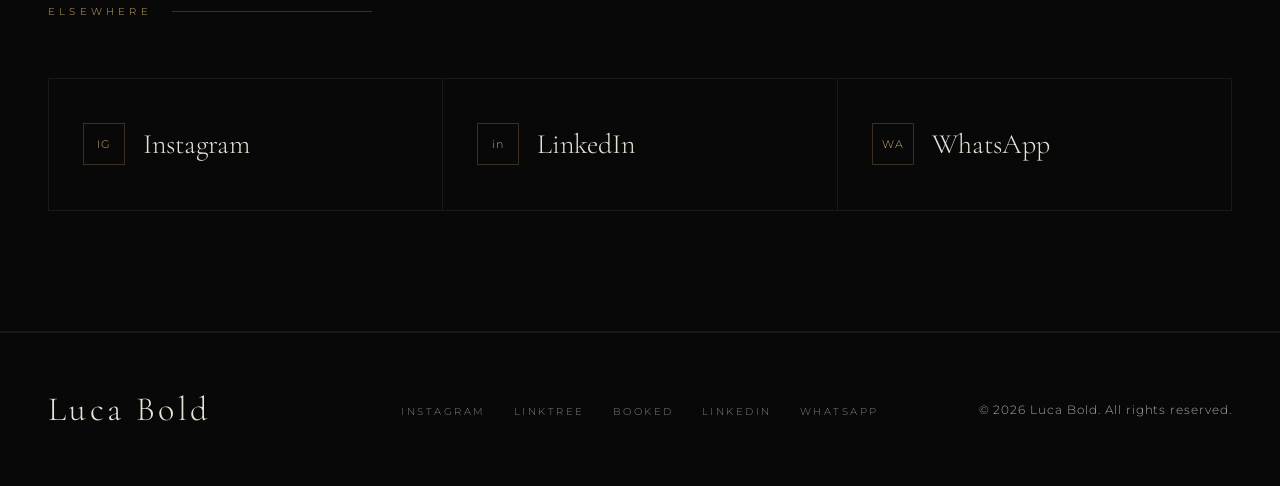
==== commit e3aed454: "fix: availability band — add EU and worldwide year-round booking Cape Town remains the seasonal head" ====
--- a/index.html
+++ b/index.html
@@ -3356,7 +3356,7 @@
 <div class="availability-inner">
 <p class="availability-kicker" id="availability-heading">Currently booking</p>
 <h2 class="availability-title">Cape Town <em>October&nbsp;2026 — February&nbsp;2027</em></h2>
-<p class="availability-copy">Based in Cape Town for the full Southern Hemisphere production season. <strong>Local hire for any production shooting in the Western Cape</strong> — local rates apply. Italian (EU) and South African passports, so international productions carry no permit or visa lead time.</p>
+<p class="availability-copy">Based in Cape Town for the Southern Hemisphere production season. <strong>Local hire in the Western Cape</strong> — local rates apply. Booking across the EU and worldwide year-round. Italian (EU) and South African passports — no work permit required.</p>
 <p class="availability-copy">Available for campaign stills, TVC and campaign film. Particularly suited to automotive, luxury watch, skincare, technology and corporate lifestyle briefs.</p>
 <a class="btn" href="#booking">
 <span>Booking details</span>
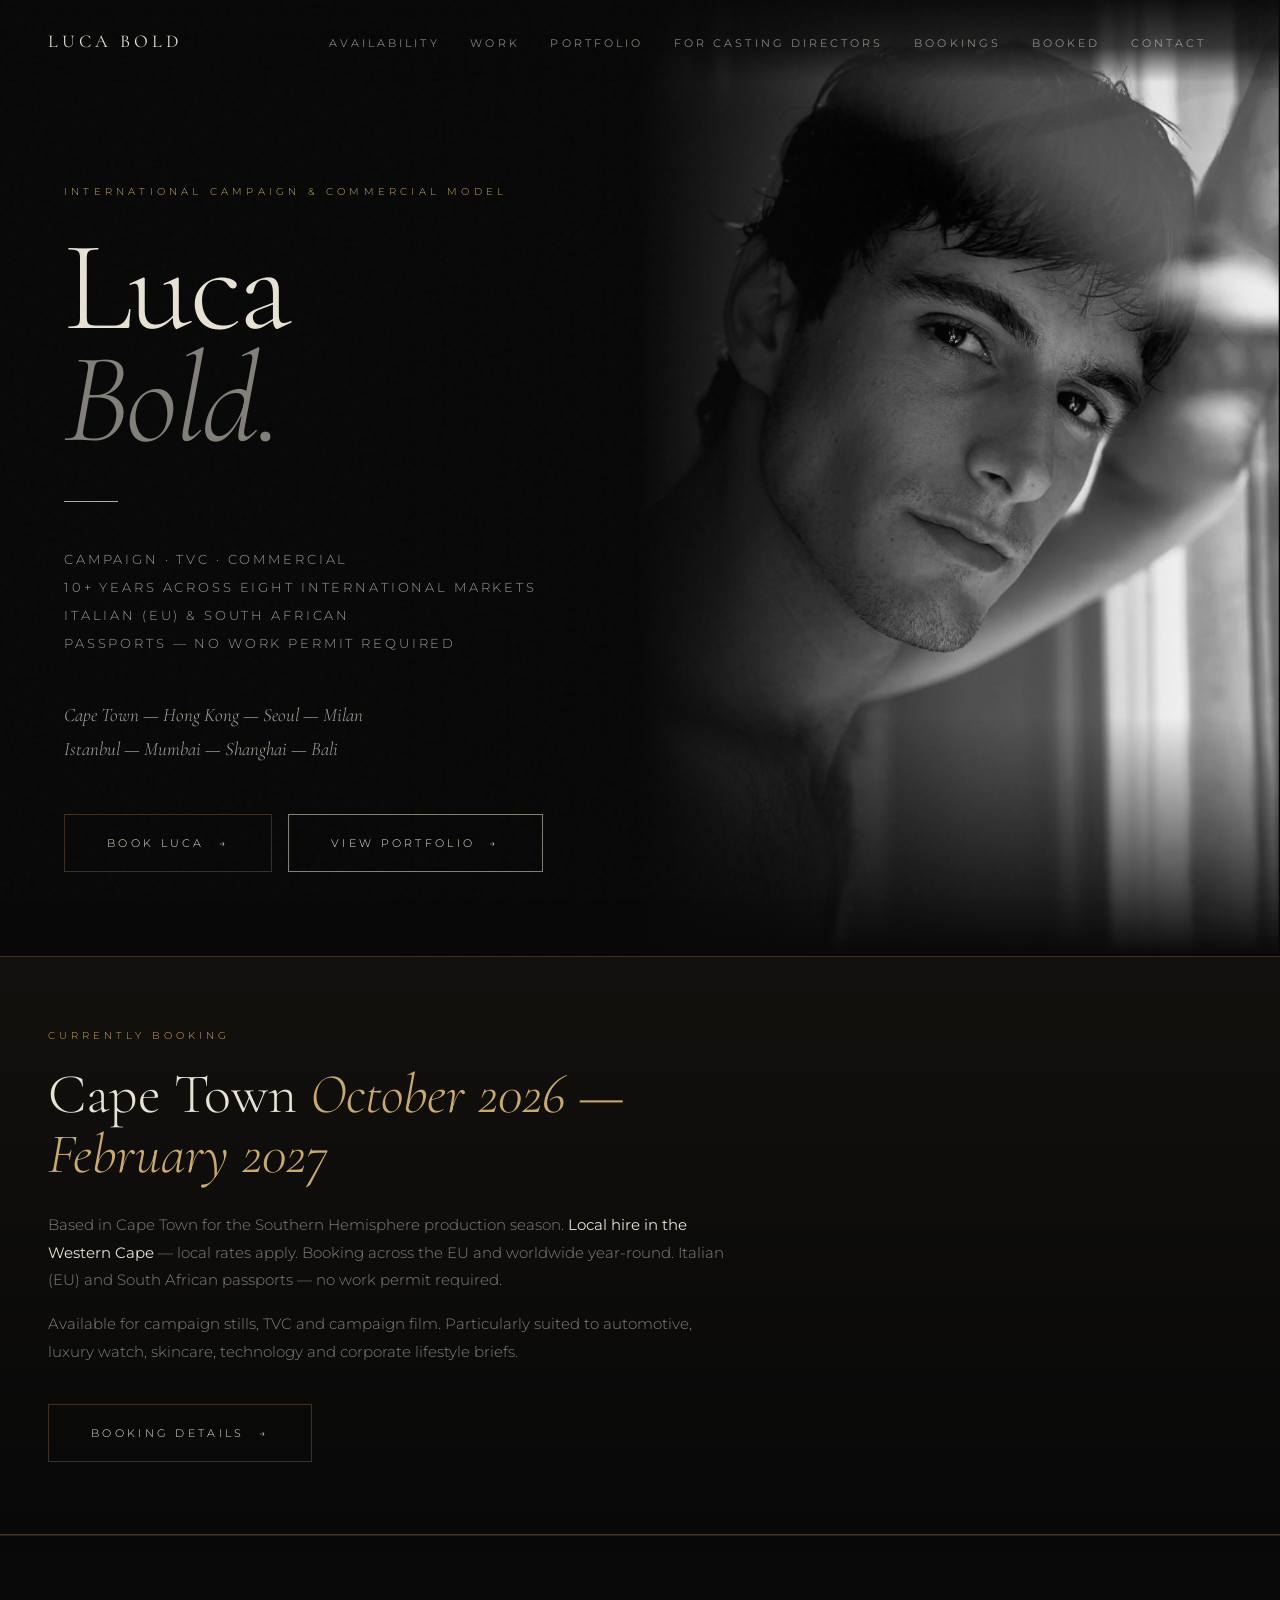
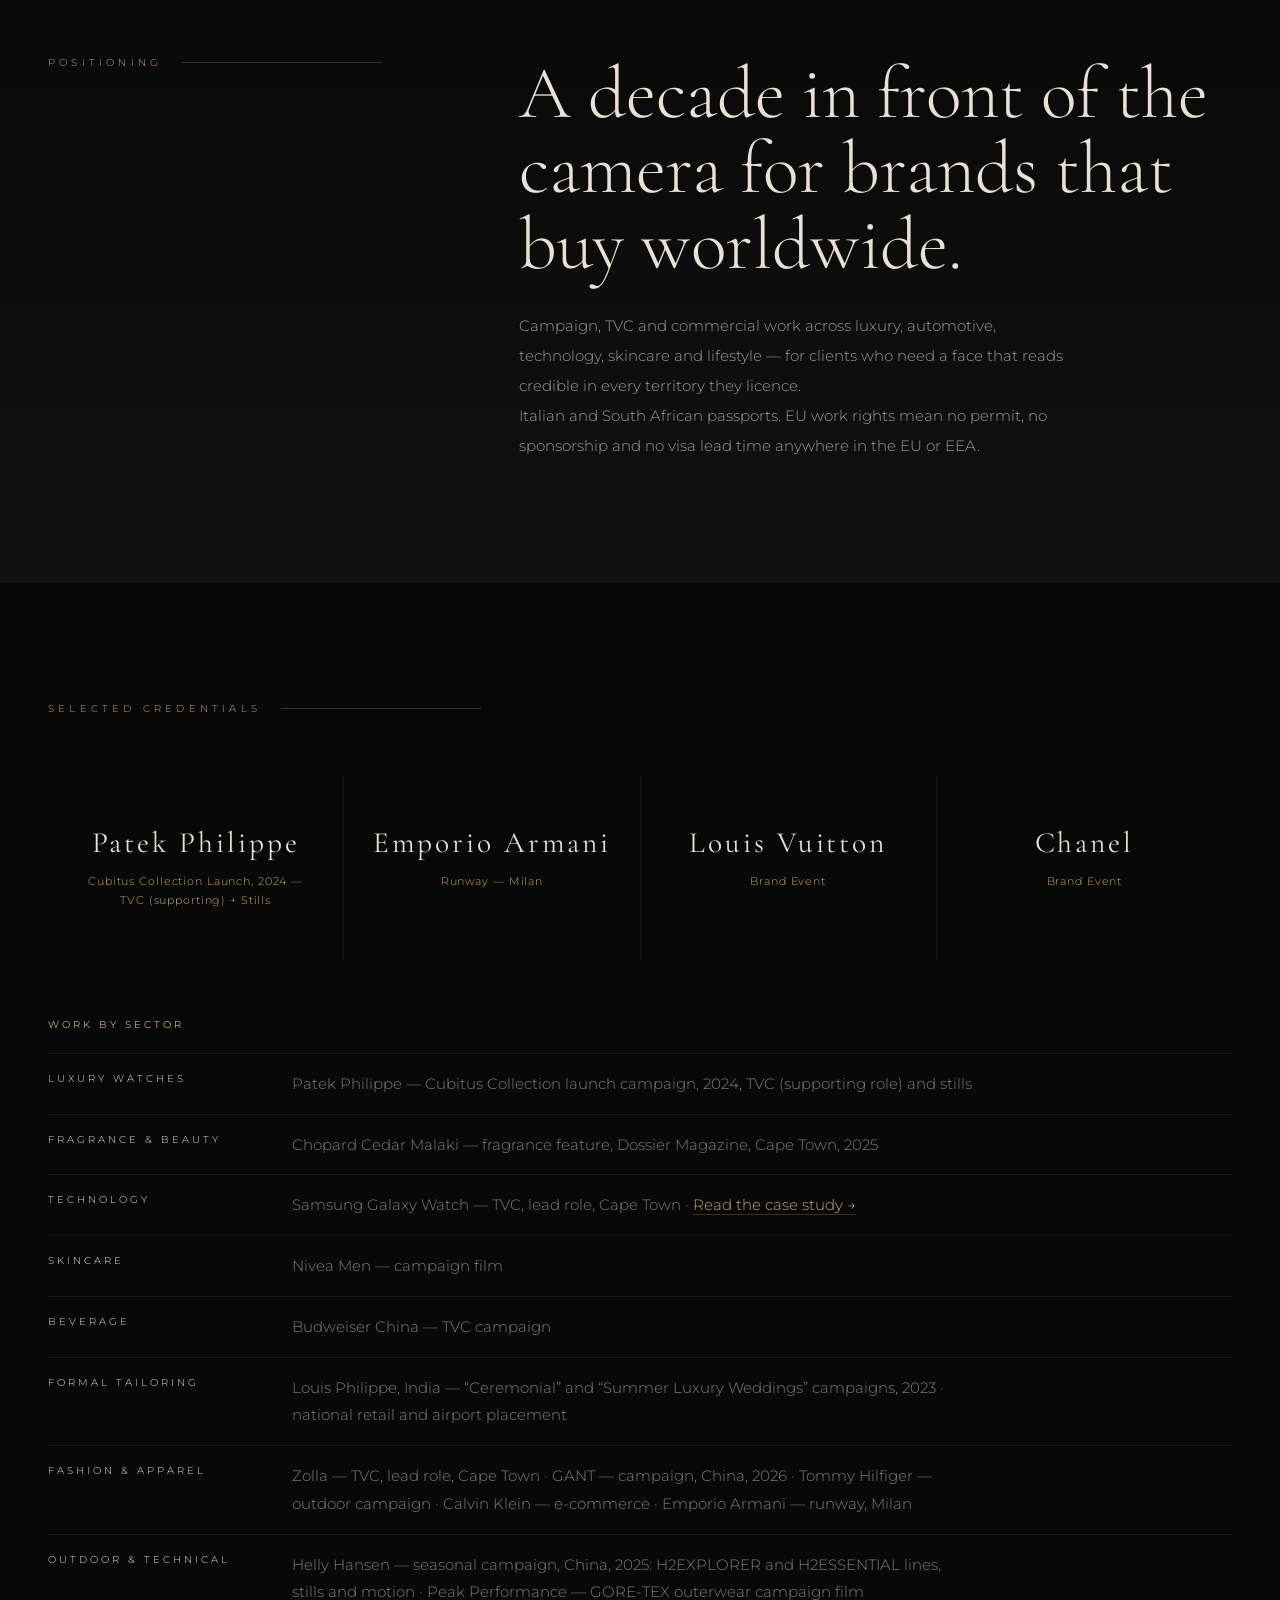
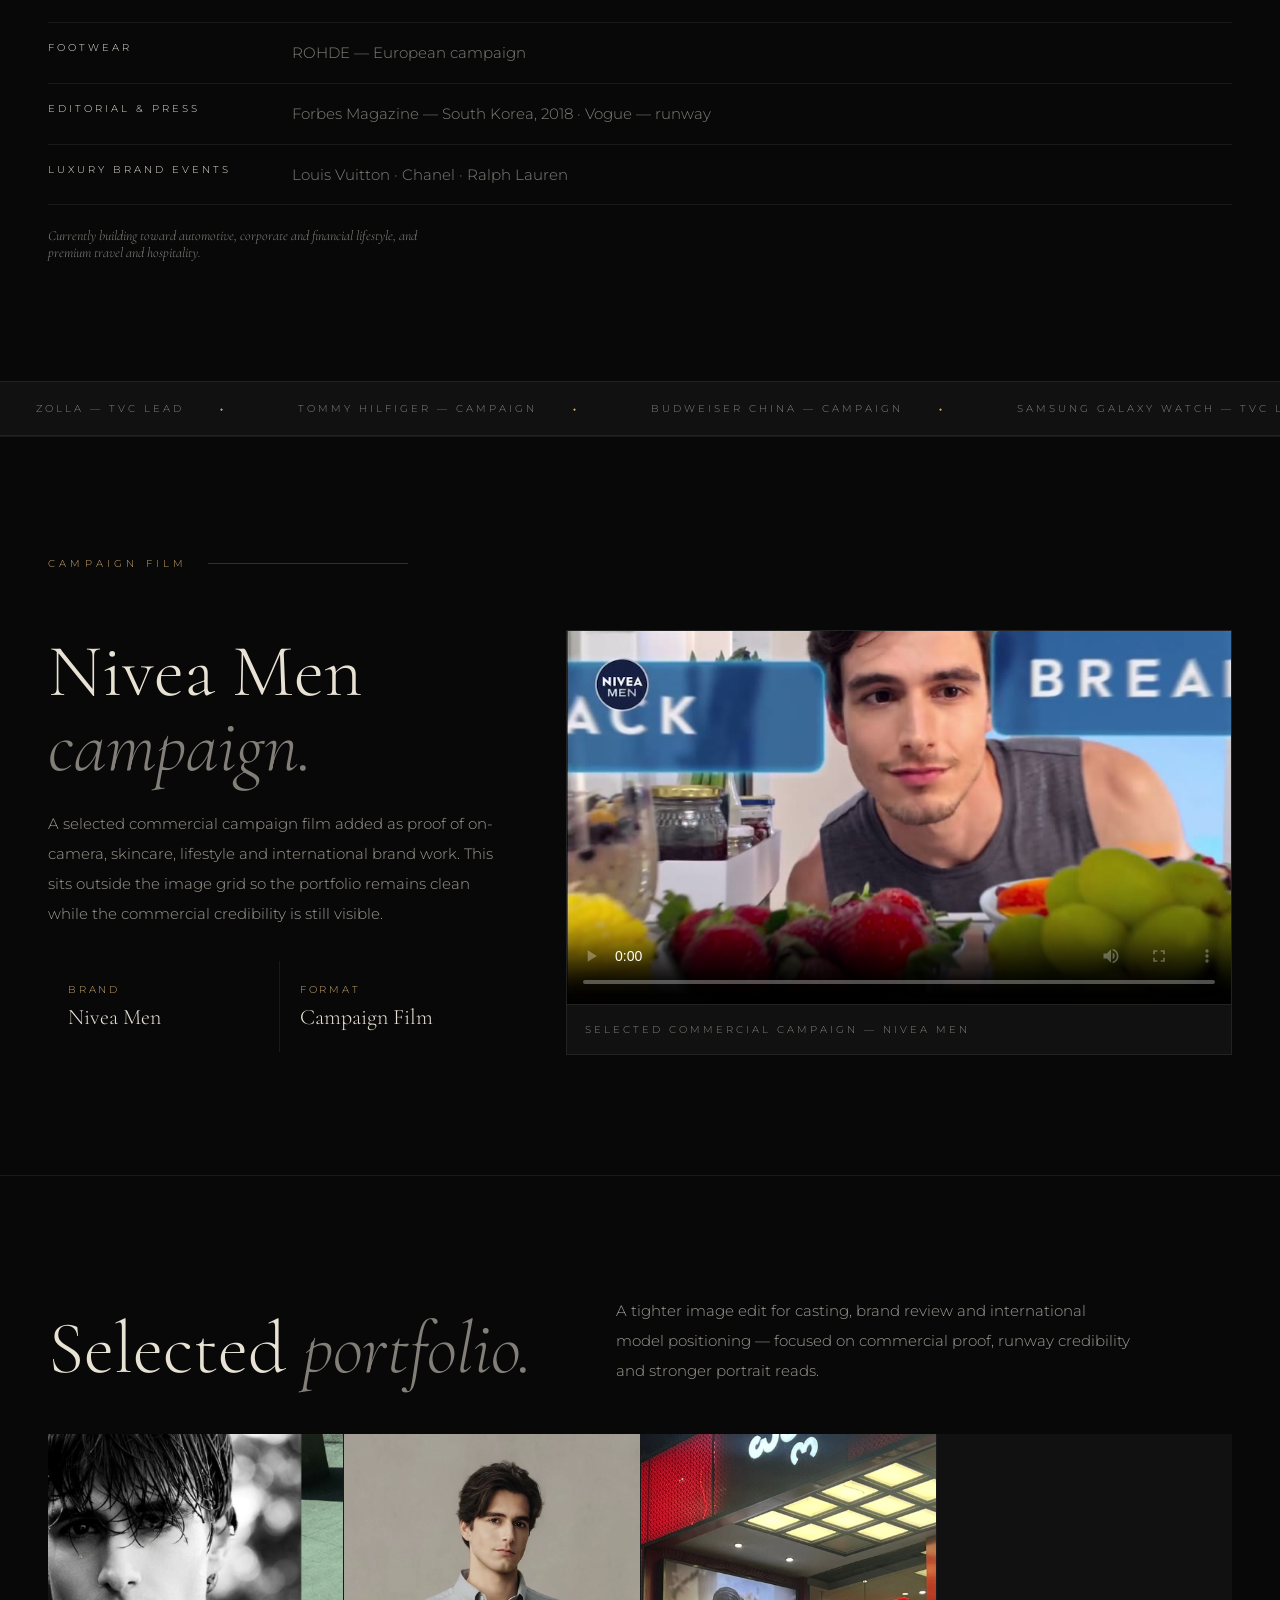
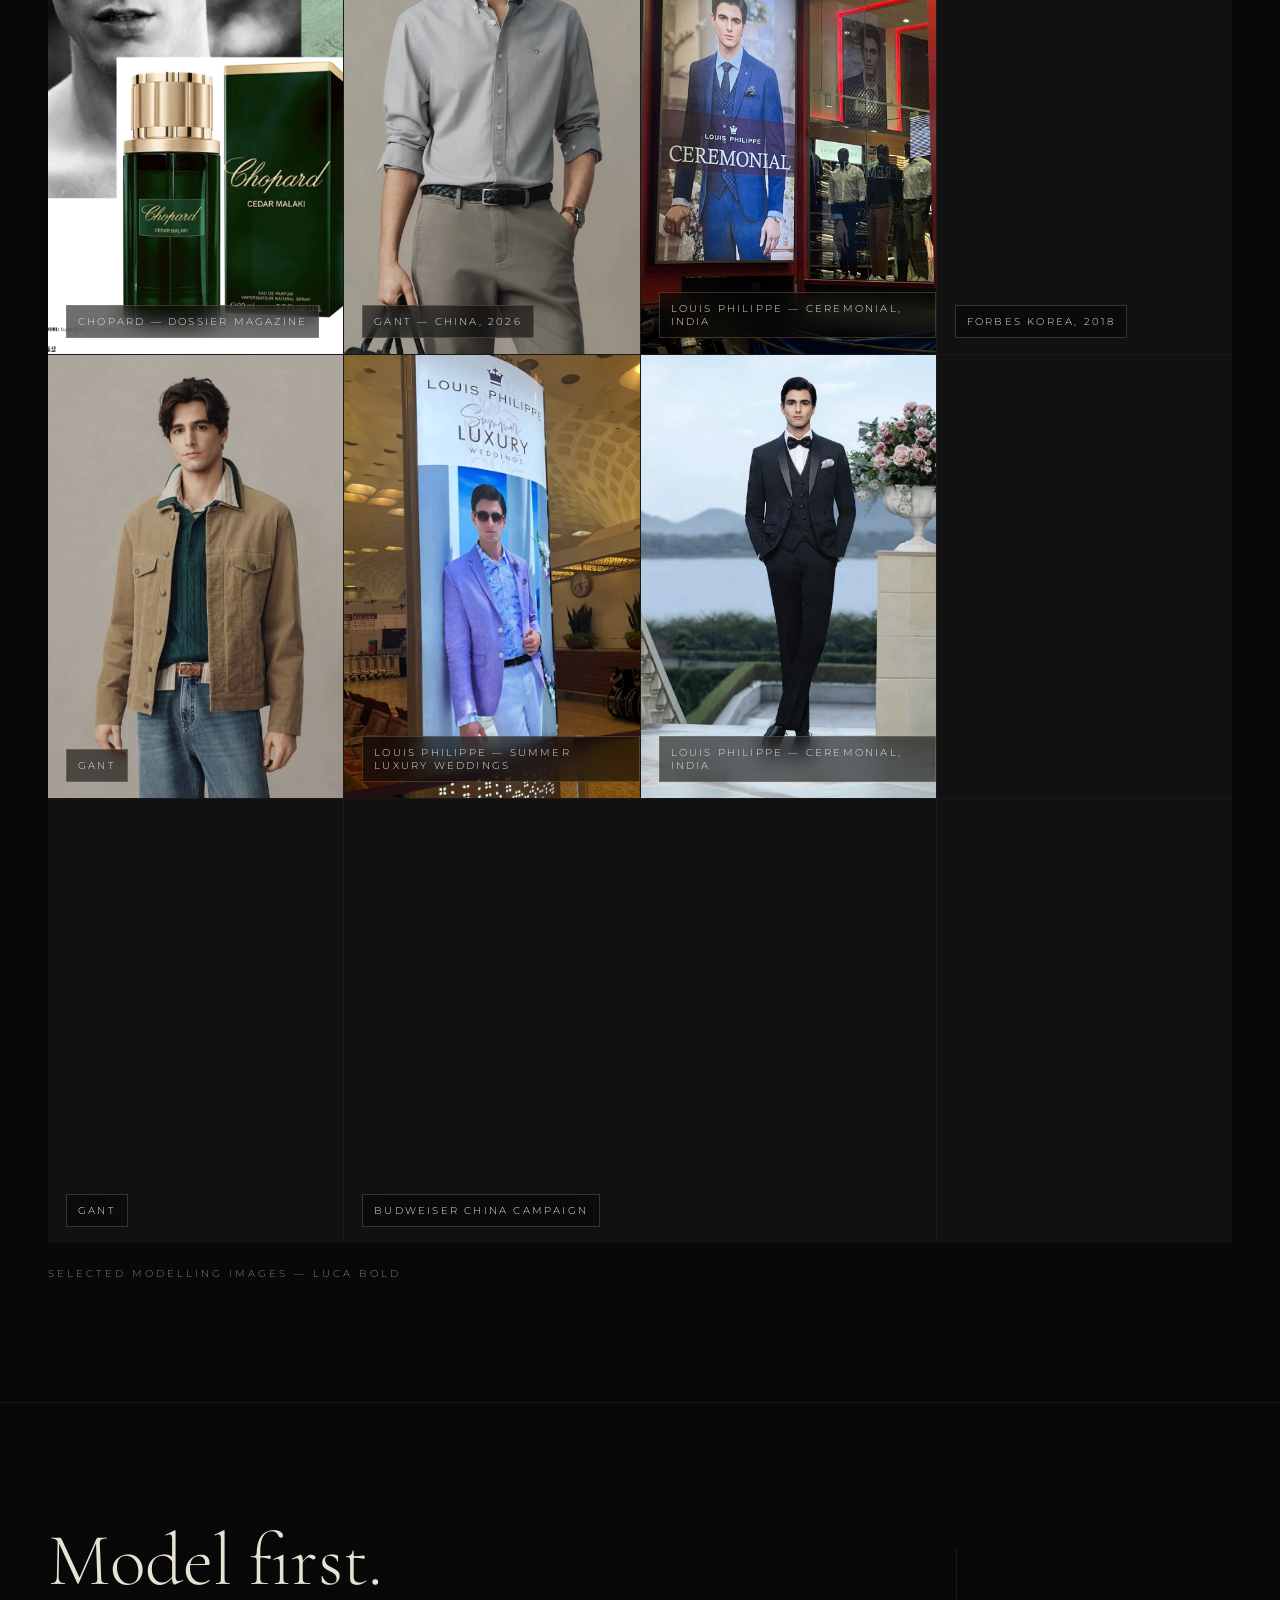
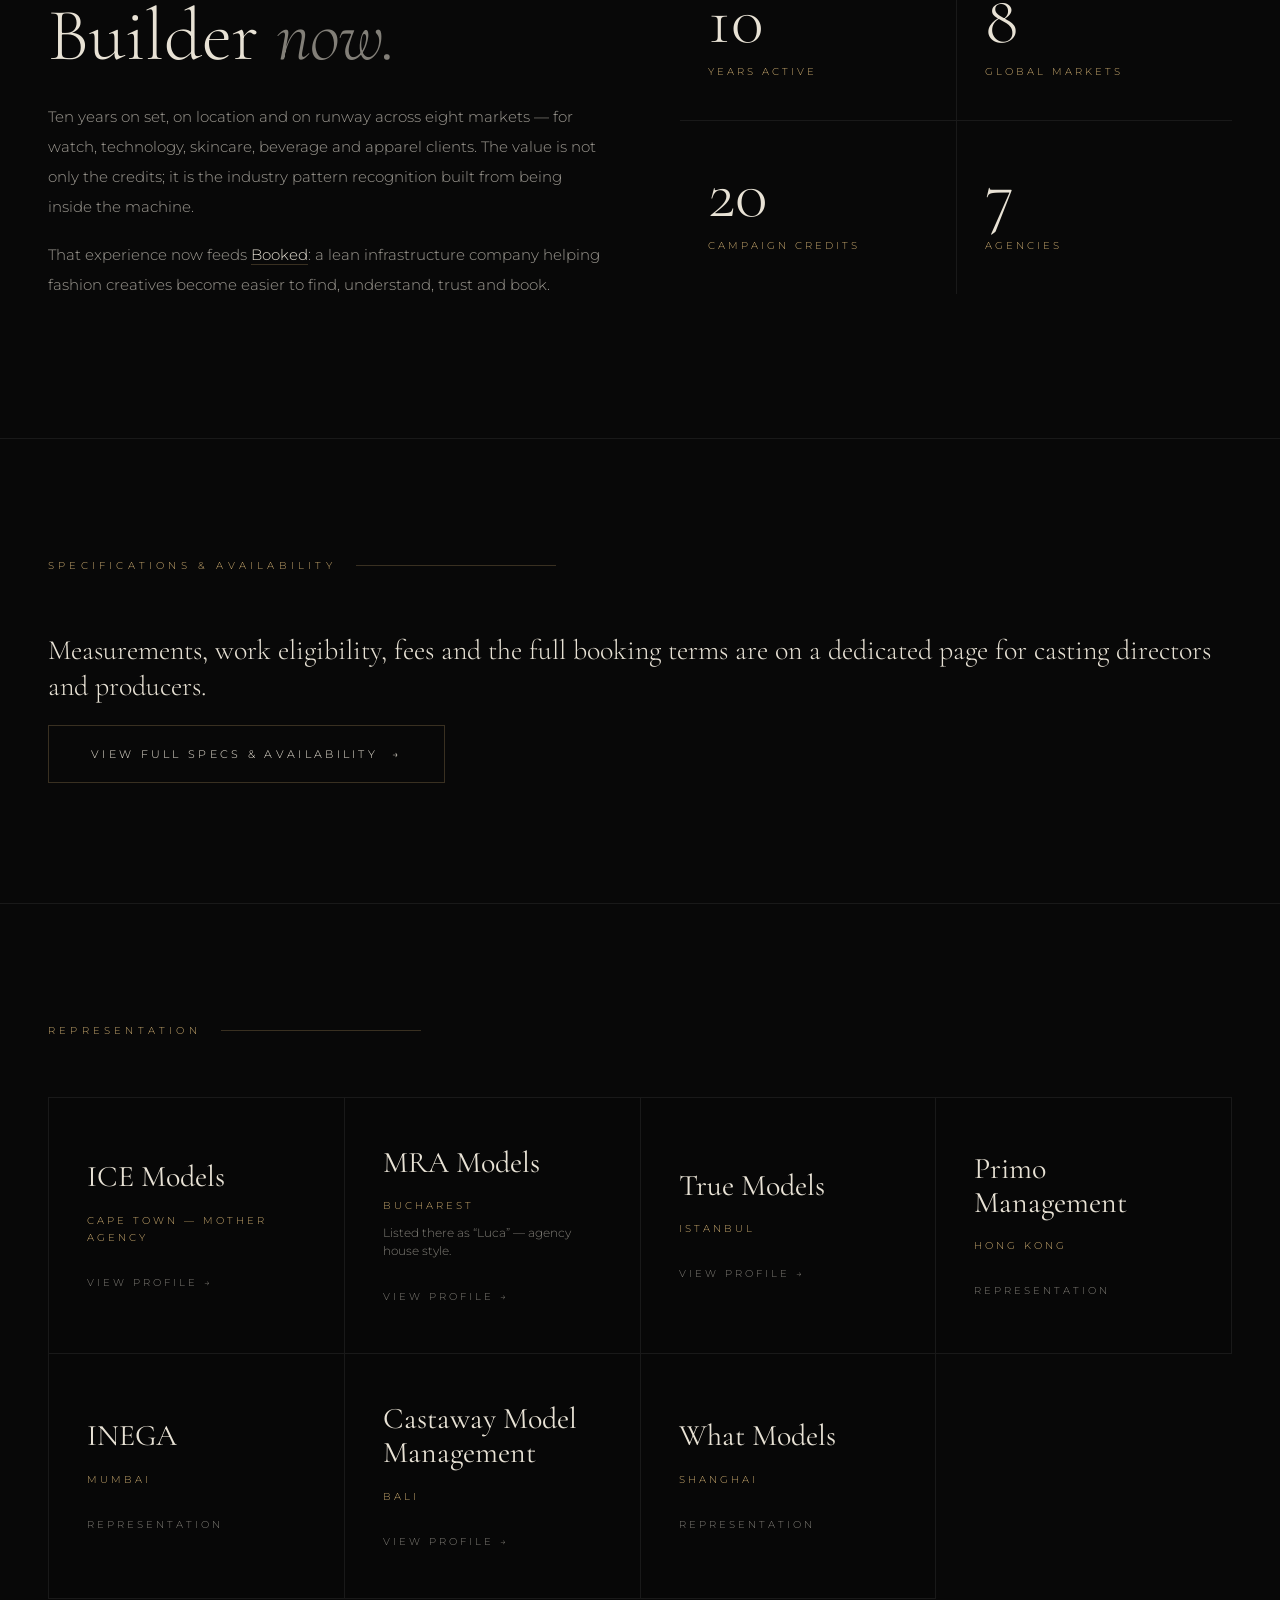
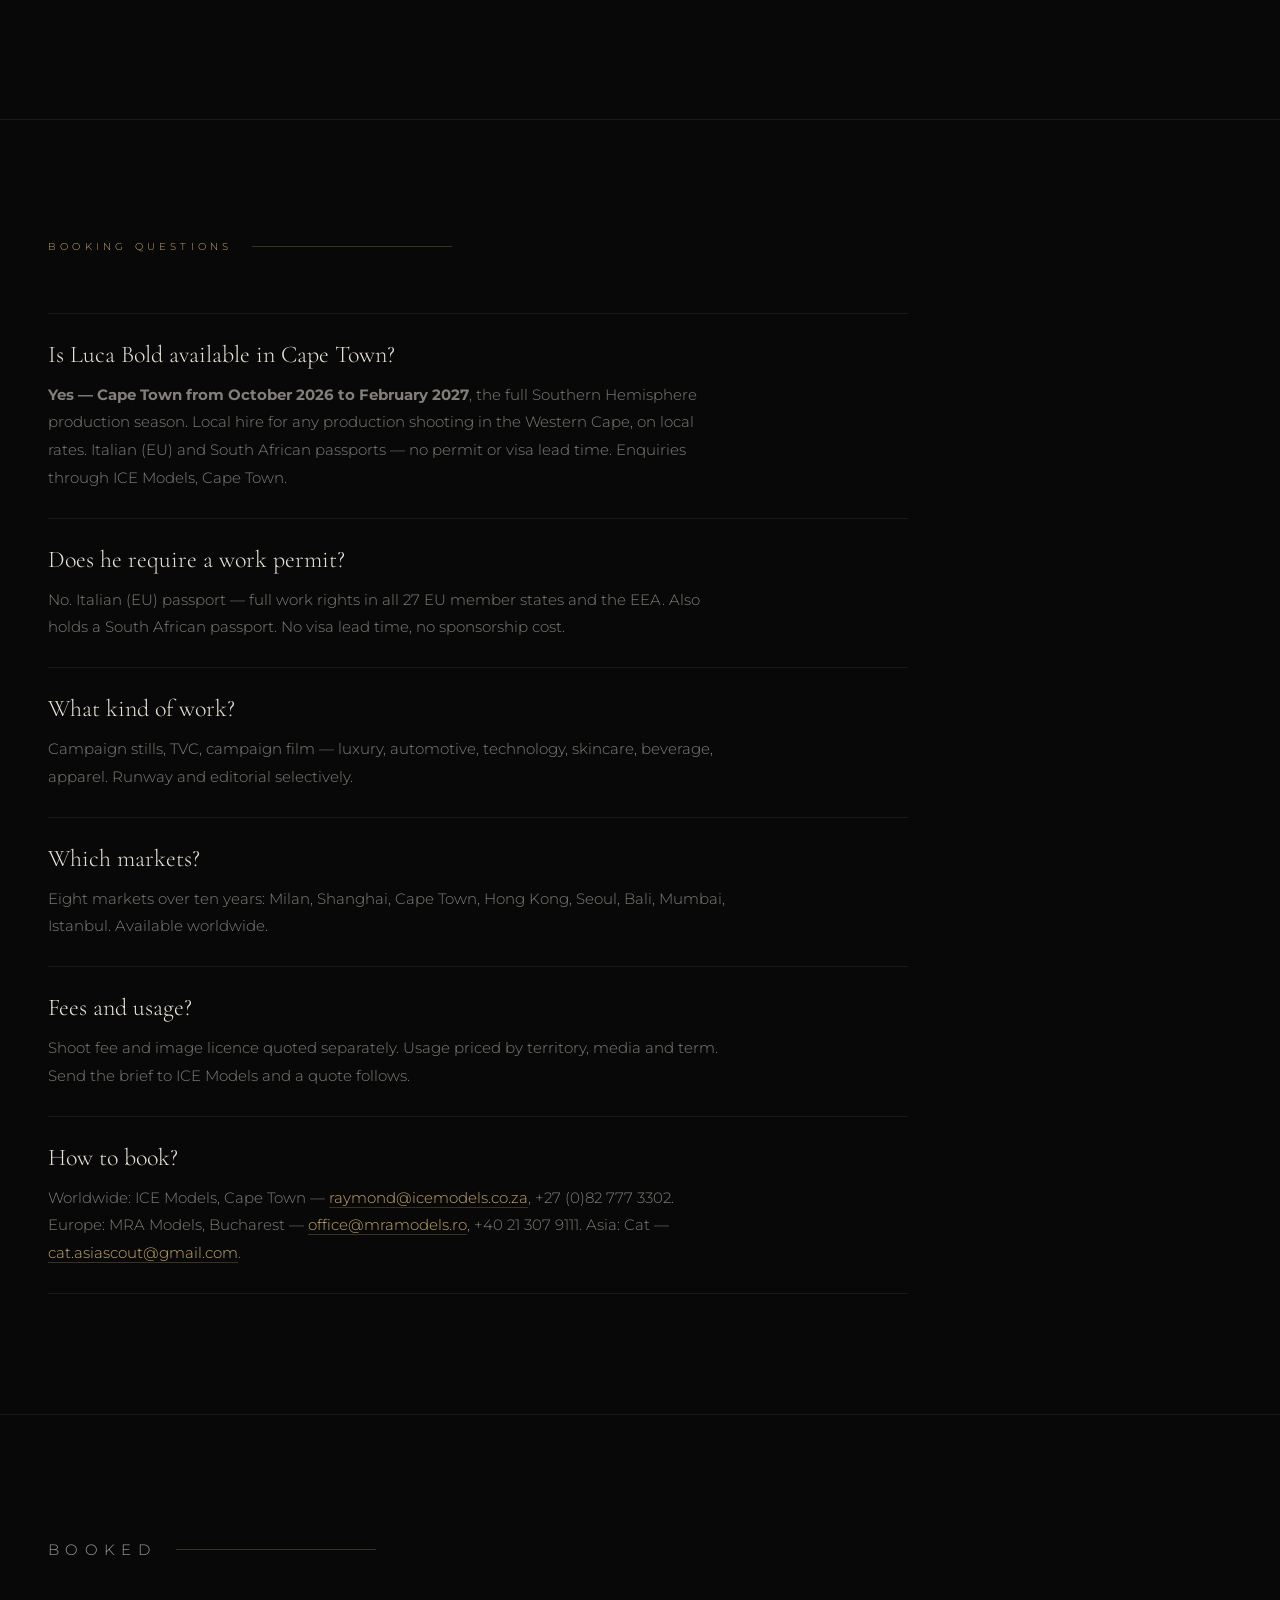
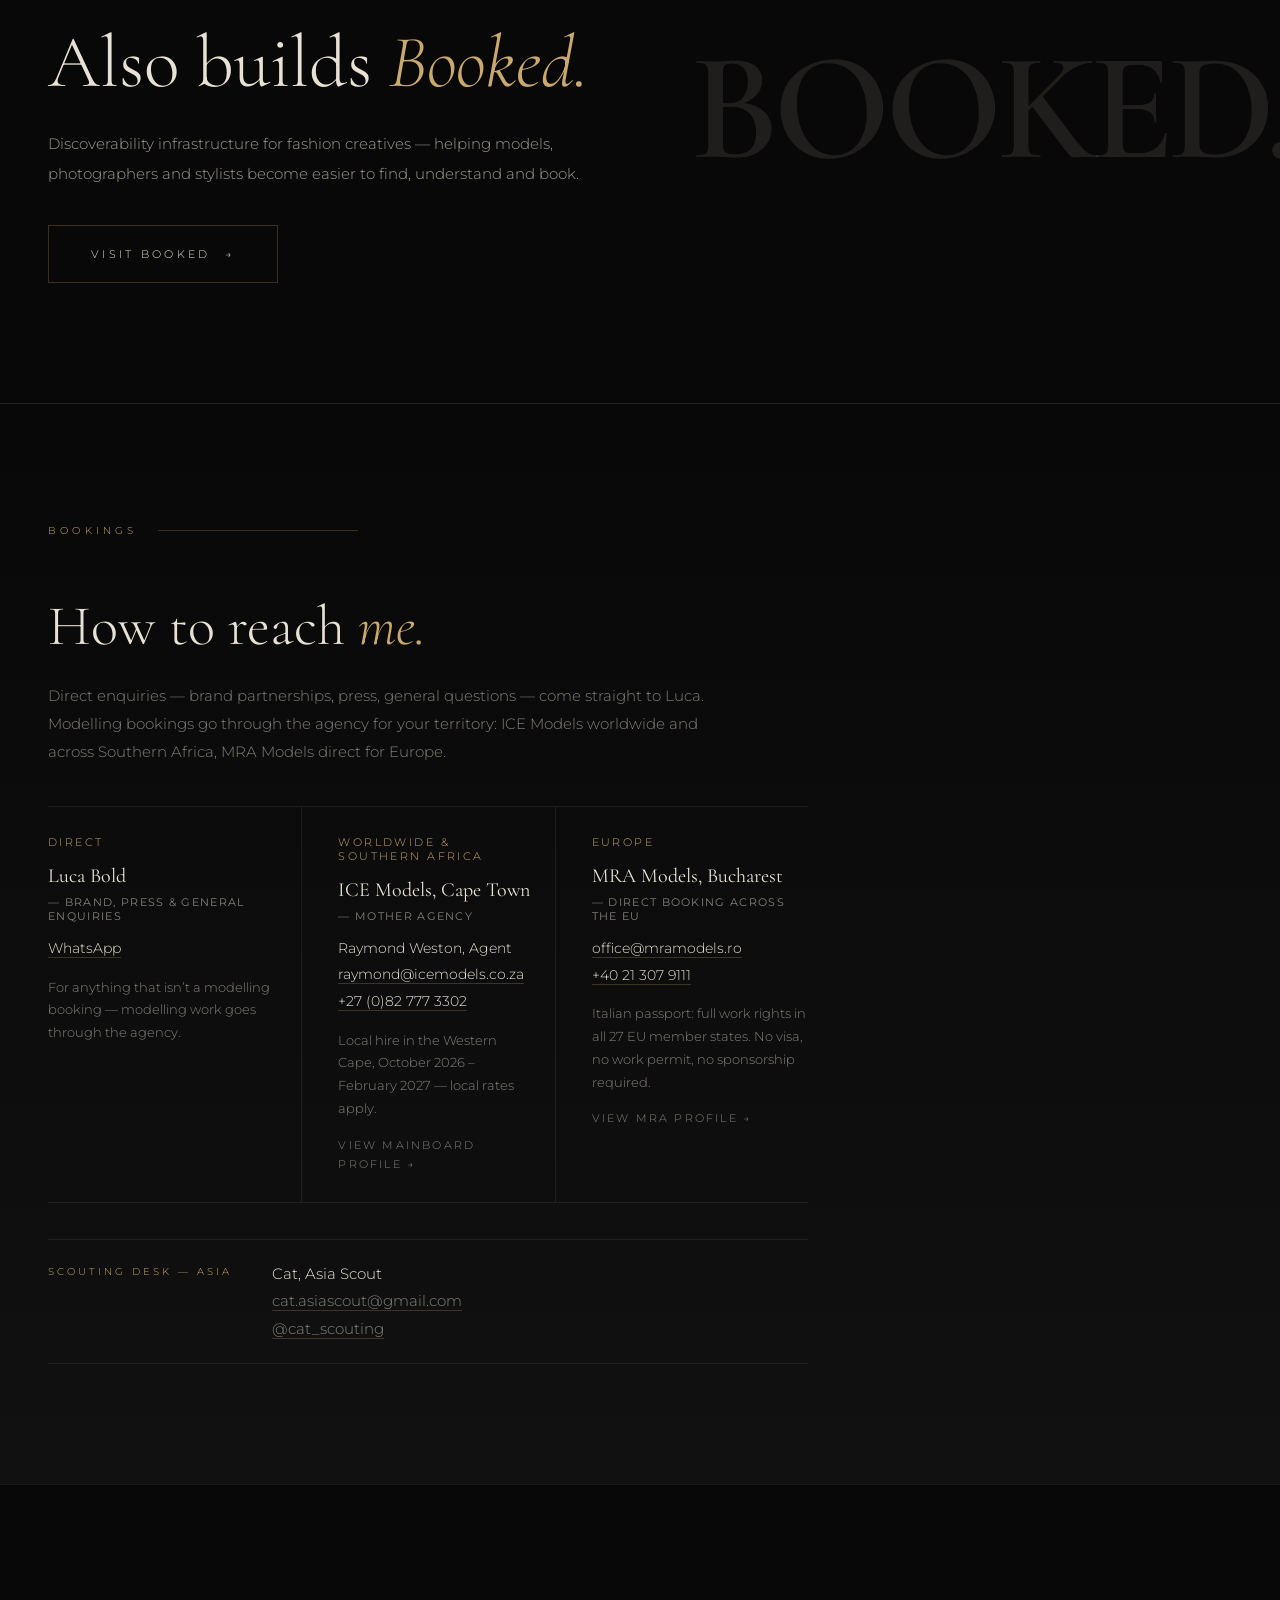
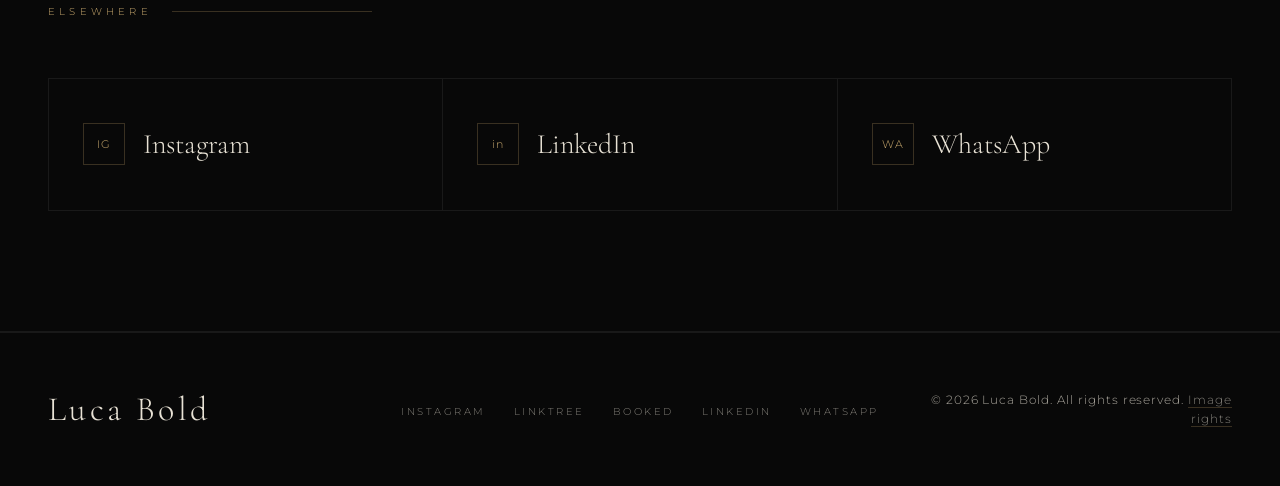
==== commit fb5a29f8: "Merge a6116ef32afb3f884ef551d0a7877486ab9f53a6 into e3aed454896c36c00e4ac1defe1549a9e969b03c" ====
--- a/index.html
+++ b/index.html
@@ -3706,7 +3706,7 @@
 <li><a aria-label="WhatsApp Business for Booked" href="https://wa.me/27637549122" rel="noopener" target="_blank">WhatsApp</a></li>
 </ul>
 </nav>
-<p class="footer-copy">© 2026 Luca Bold. All rights reserved.</p>
+<p class="footer-copy">© 2026 Luca Bold. All rights reserved. <a href="/RIGHTS.md" style="color:var(--cream-dim);text-decoration:none;border-bottom:1px solid var(--border-gold);">Image rights</a></p>
 </footer>
 <script>
   // Scroll reveal
